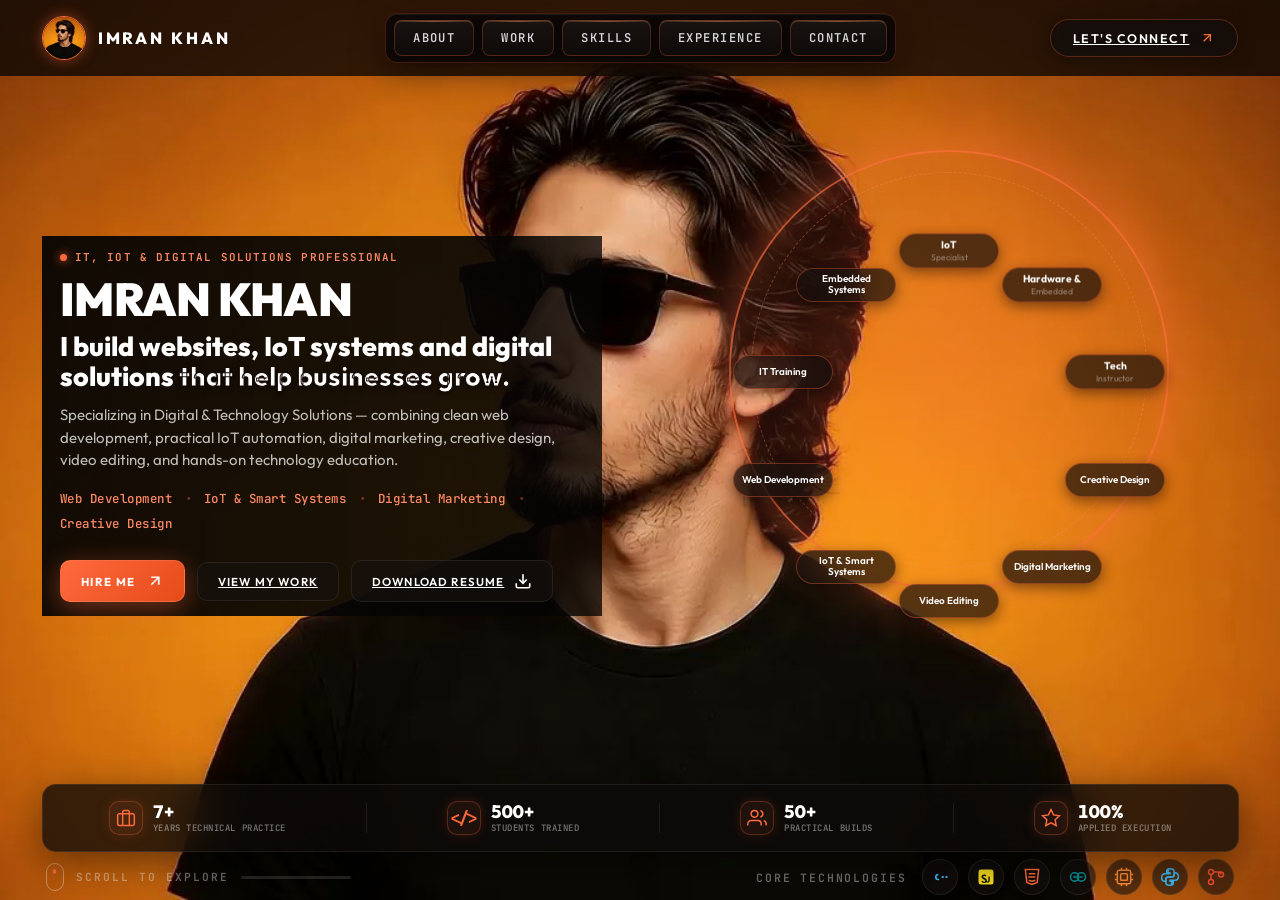
==== index.html @ bc32a7a4 "Add complete animated portfolio with interactive canvas, project showcases, assets, and animation fr" ====
<!DOCTYPE html>
<html lang="en">

<head>
  <meta charset="UTF-8">
  <meta name="viewport" content="width=device-width, initial-scale=1.0">
  <title>Imran Khan — IT, IoT &amp; Digital Solutions Professional</title>
  <meta name="description"
    content="Imran Khan — IT, IoT &amp; Digital Solutions Professional specializing in Web Development, IoT &amp; Smart Systems, Digital Marketing, Creative Design, Video Editing, and IT Training.">
  <meta property="og:title" content="Imran Khan — IT, IoT &amp; Digital Solutions Professional">
  <meta property="og:description"
    content="Imran Khan — IT, IoT &amp; Digital Solutions Professional specializing in Web Development, IoT &amp; Smart Systems, Digital Marketing, Creative Design, Video Editing, and IT Training.">
  <link rel="preload" as="image" href="frames/frame_0001.webp" fetchpriority="high">
  <link rel="preconnect" href="https://fonts.googleapis.com">
  <link rel="preconnect" href="https://fonts.gstatic.com" crossorigin>
  <link rel="stylesheet" href="https://fonts.googleapis.com/css2?family=Outfit:wght@300;400;500;600;700;800;900&family=JetBrains+Mono:wght@400;500;600&display=swap">
  <link rel="stylesheet" href="style.css?v=lock2">
  <style id="mobile-hero-lock">
    @media (max-width: 768px) {
      .hero-section {
        display: flex !important;
        flex-direction: column !important;
        align-items: center !important;
        justify-content: flex-start !important;
        height: auto !important;
        min-height: auto !important;
        padding: 24px 16px 28px !important;
        overflow-x: hidden !important;
        gap: 20px !important;
      }
      .hero-layout {
        display: flex !important;
        flex-direction: column !important;
        align-items: center !important;
        justify-content: flex-start !important;
        width: 100% !important;
        max-width: 420px !important;
        margin: 0 auto !important;
        gap: 20px !important;
      }
      .hero-right-visual {
        order: 2 !important;
        position: relative !important;
        width: 290px !important;
        height: 290px !important;
        aspect-ratio: 1 / 1 !important;
        margin: 0 auto !important;
        display: block !important;
        overflow: visible !important;
        z-index: 2 !important;
        inset: auto !important;
        transform: none !important;
        flex-shrink: 0 !important;
        touch-action: none !important;
        pointer-events: auto !important;
        user-select: none !important;
        -webkit-user-select: none !important;
      }
      .hero-right-visual #animation-canvas,
      #animation-canvas,
      .hero-right-visual canvas,
      .hero-right-visual img {
        position: absolute !important;
        top: 50% !important;
        left: 50% !important;
        transform: translate(-50%, -50%) !important;
        margin: 0 !important;
        width: 190px !important;
        height: 190px !important;
        aspect-ratio: 1 / 1 !important;
        border-radius: 50% !important;
        object-fit: cover !important;
        clip-path: none !important;
        border: none !important;
        box-shadow: none !important;
        z-index: 2 !important;
        display: block !important;
        inset: auto !important;
        max-width: none !important;
        max-height: none !important;
        box-sizing: border-box !important;
      }
      .halo-portal-container {
        position: absolute !important;
        top: 50% !important;
        left: 50% !important;
        transform: translate(-50%, -50%) !important;
        width: 230px !important;
        height: 230px !important;
        aspect-ratio: 1 / 1 !important;
        border-radius: 50% !important;
        pointer-events: none !important;
        z-index: 3 !important;
        overflow: visible !important;
        margin: 0 auto !important;
      }
      .halo-portal-container .halo-ring,
      .halo-portal-container .halo-ring-outer,
      .halo-portal-container .halo-ring-core {
        position: absolute !important;
        inset: 0 !important;
        width: 100% !important;
        height: 100% !important;
        aspect-ratio: 1 / 1 !important;
        border-radius: 50% !important;
        box-sizing: border-box !important;
      }
      .halo-portal-container .halo-ring-outer {
        border: 2px solid rgba(255, 106, 61, 0.85) !important;
        box-shadow: 0 0 35px rgba(255, 106, 61, 0.55), inset 0 0 25px rgba(255, 106, 61, 0.35) !important;
      }
      .halo-portal-container .halo-ring-core {
        width: 92% !important;
        height: 92% !important;
        margin: 4% !important;
        border: 1.5px dashed rgba(255, 138, 101, 0.5) !important;
      }
      .halo-portal-container .halo-glow-radial {
        position: absolute !important;
        top: 50% !important;
        left: 50% !important;
        transform: translate(-50%, -50%) !important;
        inset: auto !important;
        width: 135% !important;
        height: 135% !important;
        aspect-ratio: 1 / 1 !important;
        border-radius: 50% !important;
      }
      .experience-orbit {
        display: block !important;
        position: absolute !important;
        width: 290px !important;
        height: 290px !important;
        aspect-ratio: 1 / 1 !important;
        border-radius: 50% !important;
        top: 50% !important;
        left: 50% !important;
        pointer-events: none !important;
        z-index: 4 !important;
        transform: translate(-50%, -50%) rotate(var(--orbit-angle, 0deg)) !important;
        transform-origin: center center !important;
      }
      .hero-left-content {
        order: 1 !important;
        width: 100% !important;
        max-width: 100% !important;
        background: #0d0c0b !important;
        border: 1px solid rgba(255, 106, 61, 0.35) !important;
        border-radius: 18px !important;
        padding: 22px 18px !important;
        text-align: center !important;
        margin: 0 auto !important;
      }
      .hero-left-content .hero-title {
        font-size: 1.85rem !important;
        margin-bottom: 6px !important;
        line-height: 1.15 !important;
      }
      .hero-left-content .hero-impact-headline {
        font-size: 1.08rem !important;
        margin-bottom: 12px !important;
        line-height: 1.35 !important;
      }
      .hero-left-content .hero-description {
        font-size: 0.92rem !important;
        line-height: 1.55 !important;
        margin-bottom: 14px !important;
      }
      .hero-services-bar {
        justify-content: center !important;
        font-size: 0.74rem !important;
        margin-bottom: 18px !important;
      }
      .hero-cta-group {
        display: flex !important;
        flex-direction: column !important;
        gap: 10px !important;
        width: 100% !important;
      }
      .hero-cta-group .btn-primary,
      .hero-cta-group .btn-secondary {
        width: 100% !important;
        justify-content: center !important;
      }
      .stats-glass-bar {
        order: 3 !important;
        width: 100% !important;
        max-width: 420px !important;
        display: grid !important;
        grid-template-columns: repeat(2, 1fr) !important;
        gap: 10px !important;
        margin: 0 auto !important;
      }
    }
  </style>
</head>

<body class="stage-locked">

  <!-- Loading Screen Overlay -->
  <div id="loader" class="loader-overlay loaded" style="display: none;">
    <div class="loader-content">
      <div class="loader-brand">
        <div class="brand-badge-icon">
          <img src="assets/brand-avatar.webp" alt="Imran Khan" class="loader-logo-avatar" width="42" height="42" decoding="async">
        </div>
        <span class="loader-brand-name">IMRAN KHAN</span>
      </div>
      <div class="loader-spinner-ring"></div>
      <div class="loader-text-group">
        <h2 class="loader-title">LOADING PORTFOLIO</h2>
        <p class="loader-subtitle">Preparing 240 interactive motion frames</p>
      </div>
      <div class="loader-progress-container">
        <div class="loader-progress-bar" id="loader-progress-bar"></div>
      </div>
      <div class="loader-stats">
        <span id="loader-percent" class="loader-percent">0%</span>
        <span id="loader-count" class="loader-count">0 / 240</span>
      </div>
    </div>
  </div>

  <!-- Ambient Top Scroll Progress Line -->
  <div class="scroll-progress-line" id="progress-line"></div>

  <!-- Sticky Fullscreen Canvas Background -->
  <div class="animation-stage">
    <div class="canvas-wrapper">
      <!-- Cinematic Vignette & Cyber Grid Overlay -->
      <div class="cinematic-vignette"></div>
      <div class="cyber-grid-overlay"></div>
    </div>
  </div>

  <!-- Main UI Layer (Over Canvas) -->
  <div class="portfolio-container">

    <!-- Top Navigation Bar -->
    <header class="navbar" data-stage-only>
      <div class="nav-left">
        <a href="#stage" class="brand-logo" id="brand-logo">
          <img class="brand-mark" src="assets/brand-avatar.webp" alt="Imran Khan — IT Professional" width="36" height="36" decoding="async">
          <span class="brand-text">IMRAN KHAN</span>
        </a>
      </div>

      <nav class="nav-center" id="nav-menu">
        <a href="#about" class="nav-link" data-section="about" data-view-target="about">ABOUT</a>
        <a href="#work" class="nav-link" data-section="work" data-view-target="work">WORK</a>
        <a href="#skills" class="nav-link" data-section="skills" data-view-target="skills">SKILLS</a>
        <a href="#experience" class="nav-link" data-section="experience" data-view-target="experience">EXPERIENCE</a>
        <a href="#contact" class="nav-link" data-section="contact" data-view-target="contact">CONTACT</a>
      </nav>

      <div class="nav-right">
        <a href="#contact" class="btn-connect" id="btn-connect-nav" data-view-target="contact">
          <span>LET'S CONNECT</span>
          <svg class="arrow-up-right" viewBox="0 0 24 24" width="16" height="16" fill="none" stroke="currentColor"
            stroke-width="2">
            <line x1="7" y1="17" x2="17" y2="7"></line>
            <polyline points="7 7 17 7 17 17"></polyline>
          </svg>
        </a>
        <button class="btn-menu-toggle" id="menu-toggle" aria-label="Toggle Navigation Menu" aria-expanded="false" aria-controls="mobile-drawer">
          <span class="hamburger-bar"></span>
          <span class="hamburger-bar"></span>
          <span class="hamburger-bar"></span>
        </button>
      </div>
    </header>

    <!-- Mobile Navigation Drawer -->
    <div class="mobile-nav-drawer" id="mobile-drawer" data-stage-only>
      <div class="mobile-drawer-header">
        <span class="brand-text">IMRAN KHAN</span>
        <button class="drawer-close" id="drawer-close" aria-label="Close navigation menu">&times;</button>
      </div>
      <div class="mobile-nav-links">
        <a href="#about" class="mobile-link" data-section="about" data-view-target="about">ABOUT</a>
        <a href="#work" class="mobile-link" data-section="work" data-view-target="work">WORK</a>
        <a href="#skills" class="mobile-link" data-section="skills" data-view-target="skills">SKILLS</a>
        <a href="#experience" class="mobile-link" data-section="experience" data-view-target="experience">EXPERIENCE</a>
        <a href="#contact" class="mobile-link" data-section="contact" data-view-target="contact">CONTACT</a>
      </div>
      <div class="mobile-drawer-footer">
        <a href="#contact" class="btn-connect w-full" id="btn-connect-mobile" data-view-target="contact">
          <span>LET'S CONNECT</span>
          <svg viewBox="0 0 24 24" width="16" height="16" fill="none" stroke="currentColor" stroke-width="2">
            <line x1="7" y1="17" x2="17" y2="7"></line>
            <polyline points="7 7 17 7 17 17"></polyline>
          </svg>
        </a>
      </div>
    </div>

    <!-- Hero Content Layer -->
    <main class="portfolio-main">
    <section class="hero-section" id="stage" data-stage-only aria-labelledby="hero-title">
      <div class="hero-layout">

        <!-- Left Column: Typography & CTAs -->
        <div class="hero-left-content">
          <!-- Role Tag / Eyebrow -->
          <div class="hero-tag">
            <span class="tag-bullet"></span>
            <span class="tag-text">IT, IOT &amp; DIGITAL SOLUTIONS PROFESSIONAL</span>
          </div>

          <!-- Main Impact Title -->
          <h1 class="hero-title" id="hero-title">IMRAN KHAN</h1>
          <h2 class="hero-impact-headline">
            I build websites, IoT systems and digital solutions
            <span class="title-highlight">that help businesses grow.</span>
          </h2>

          <!-- Subtitle Description -->
          <p class="hero-description">
            Specializing in Digital &amp; Technology Solutions — combining clean web development, practical IoT automation, digital marketing, creative design, video editing, and hands-on technology education.
          </p>

          <!-- Core Service Domains -->
          <div class="hero-services-bar" aria-label="Core service domains">
            <span>Web Development</span>
            <span class="service-sep">•</span>
            <span>IoT &amp; Smart Systems</span>
            <span class="service-sep">•</span>
            <span>Digital Marketing</span>
            <span class="service-sep">•</span>
            <span>Creative Design</span>
          </div>

          <!-- Action Buttons -->
          <div class="hero-cta-group">
            <a href="#contact" class="btn-primary" id="btn-hire-me" data-view-target="contact">
              <span>HIRE ME</span>
              <svg class="btn-icon" viewBox="0 0 24 24" width="18" height="18" fill="none" stroke="currentColor"
                stroke-width="2.2">
                <line x1="7" y1="17" x2="17" y2="7"></line>
                <polyline points="7 7 17 7 17 17"></polyline>
              </svg>
            </a>

            <a href="#work" class="btn-secondary" id="btn-view-work" data-view-target="work">
              <span>VIEW MY WORK</span>
            </a>

            <a class='btn-secondary' href='/resume' id='btn-download-resume' title='View & Download Official Resume'>
              <span>DOWNLOAD RESUME</span>
              <svg class="btn-icon" viewBox="0 0 24 24" width="18" height="18" fill="none" stroke="currentColor"
                stroke-width="2.2">
                <path d="M21 15v4a2 2 0 0 1-2 2H5a2 2 0 0 1-2-2v-4"></path>
                <polyline points="7 10 12 15 17 10"></polyline>
                <line x1="12" y1="15" x2="12" y2="3"></line>
              </svg>
            </a>
          </div>
        </div>

        <!-- Right Visual Area: Glowing Halo Ring + Floating Glass Badges -->
        <div class="hero-right-visual">
          <canvas id="animation-canvas"></canvas>

          <!-- Cyber Glowing Halo Portal Ring -->
          <div class="halo-portal-container">
            <div class="halo-ring halo-ring-outer"></div>
            <div class="halo-ring halo-ring-core"></div>
            <div class="halo-glow-radial"></div>
          </div>

          <div class="experience-orbit" aria-label="Experience and skills">
          <!-- Floating Badge 1: IoT Specialist (Left of character) -->
          <div class="floating-badge badge-ai" id="badge-ai" data-tilt>
            <div class="badge-icon-box">
              <svg viewBox="0 0 24 24" width="20" height="20" fill="none" stroke="currentColor" stroke-width="2">
                <path d="M5 12.55a11 11 0 0 1 14.08 0"></path>
                <path d="M1.42 9a16 16 0 0 1 21.16 0"></path>
                <path d="M8.53 16.11a6 6 0 0 1 6.95 0"></path>
                <line x1="12" y1="20" x2="12.01" y2="20"></line>
              </svg>
            </div>
            <div class="badge-text-group">
              <span class="badge-title">IoT</span>
              <span class="badge-sub">Specialist</span>
            </div>
            <svg class="badge-arrow" viewBox="0 0 24 24" width="14" height="14" fill="none" stroke="currentColor"
              stroke-width="2">
              <line x1="7" y1="17" x2="17" y2="7"></line>
              <polyline points="7 7 17 7 17 17"></polyline>
            </svg>
          </div>

          <!-- Floating Badge 2: Hardware & Embedded (Top-right of character) -->
          <div class="floating-badge badge-dev" id="badge-dev" data-tilt>
            <div class="badge-icon-box">
              <svg viewBox="0 0 24 24" width="20" height="20" fill="none" stroke="currentColor" stroke-width="2">
                <rect x="4" y="4" width="16" height="16" rx="2"></rect>
                <rect x="9" y="9" width="6" height="6"></rect>
                <line x1="9" y1="1" x2="9" y2="4"></line>
                <line x1="15" y1="1" x2="15" y2="4"></line>
                <line x1="9" y1="20" x2="9" y2="23"></line>
                <line x1="15" y1="20" x2="15" y2="23"></line>
                <line x1="20" y1="9" x2="23" y2="9"></line>
                <line x1="20" y1="15" x2="23" y2="15"></line>
                <line x1="1" y1="9" x2="4" y2="9"></line>
                <line x1="1" y1="15" x2="4" y2="15"></line>
              </svg>
            </div>
            <div class="badge-text-group">
              <span class="badge-title">Hardware &amp;</span>
              <span class="badge-sub">Embedded</span>
            </div>
            <svg class="badge-arrow" viewBox="0 0 24 24" width="14" height="14" fill="none" stroke="currentColor"
              stroke-width="2">
              <line x1="7" y1="17" x2="17" y2="7"></line>
              <polyline points="7 7 17 7 17 17"></polyline>
            </svg>
          </div>

          <!-- Floating Badge 3: Tech Instructor (Bottom-right of character) -->
          <div class="floating-badge badge-solver" id="badge-solver" data-tilt>
            <div class="badge-icon-box">
              <svg viewBox="0 0 24 24" width="20" height="20" fill="none" stroke="currentColor" stroke-width="2">
                <path d="M22 10v6M2 10l10-5 10 5-10 5z"></path>
                <path d="M6 12v5c3 3 9 3 12 0v-5"></path>
              </svg>
            </div>
            <div class="badge-text-group">
              <span class="badge-title">Tech</span>
              <span class="badge-sub">Instructor</span>
            </div>
            <svg class="badge-arrow" viewBox="0 0 24 24" width="14" height="14" fill="none" stroke="currentColor"
              stroke-width="2">
              <line x1="7" y1="17" x2="17" y2="7"></line>
              <polyline points="7 7 17 7 17 17"></polyline>
            </svg>
          </div>

          <div class="floating-badge skill-orbit-tag skill-graphic" id="badge-graphic" data-tilt>
            <span>Creative Design</span>
          </div>

          <div class="floating-badge skill-orbit-tag skill-marketing" id="badge-marketing" data-tilt>
            <span>Digital Marketing</span>
          </div>

          <div class="floating-badge skill-orbit-tag skill-bi" id="badge-bi" data-tilt>
            <span>Video Editing</span>
          </div>

          <div class="floating-badge skill-orbit-tag skill-analytics" id="badge-analytics" data-tilt>
            <span>IoT &amp; Smart Systems</span>
          </div>

          <div class="floating-badge skill-orbit-tag skill-web" id="badge-web" data-tilt>
            <span>Web Development</span>
          </div>

          <div class="floating-badge skill-orbit-tag skill-portfolio" id="badge-portfolio" data-tilt>
            <span>IT Training</span>
          </div>

          <div class="floating-badge skill-orbit-tag skill-it" id="badge-it" data-tilt>
            <span>Embedded Systems</span>
          </div>
          </div>

        </div>
      </div>

      <!-- Bottom Floating Stats Bar -->
      <section class="stats-glass-bar">
        <!-- Stat Item 1 -->
        <div class="stat-card">
          <div class="stat-icon-wrapper">
            <svg viewBox="0 0 24 24" width="20" height="20" fill="none" stroke="currentColor" stroke-width="1.8">
              <rect x="2" y="7" width="20" height="14" rx="2" ry="2"></rect>
              <path d="M16 21V5a2 2 0 0 0-2-2h-4a2 2 0 0 0-2 2v16"></path>
            </svg>
          </div>
          <div class="stat-details">
            <span class="stat-number" data-counter-target="7" data-counter-suffix="+">7+</span>
            <span class="stat-label">YEARS TECHNICAL PRACTICE</span>
          </div>
        </div>

        <div class="stat-divider"></div>

        <!-- Stat Item 2 -->
        <div class="stat-card">
          <div class="stat-icon-wrapper">
            <span class="stat-code-icon">&lt;/&gt;</span>
          </div>
          <div class="stat-details">
            <span class="stat-number" data-counter-target="500" data-counter-suffix="+">500+</span>
            <span class="stat-label">STUDENTS TRAINED</span>
          </div>
        </div>

        <div class="stat-divider"></div>

        <!-- Stat Item 3 -->
        <div class="stat-card">
          <div class="stat-icon-wrapper">
            <svg viewBox="0 0 24 24" width="20" height="20" fill="none" stroke="currentColor" stroke-width="1.8">
              <path d="M17 21v-2a4 4 0 0 0-4-4H5a4 4 0 0 0-4 4v2"></path>
              <circle cx="9" cy="7" r="4"></circle>
              <path d="M23 21v-2a4 4 0 0 0-3-3.87"></path>
              <path d="M16 3.13a4 4 0 0 1 0 7.75"></path>
            </svg>
          </div>
          <div class="stat-details">
            <span class="stat-number" data-counter-target="50" data-counter-suffix="+">50+</span>
            <span class="stat-label">PRACTICAL BUILDS</span>
          </div>
        </div>

        <div class="stat-divider"></div>

        <!-- Stat Item 4 -->
        <div class="stat-card">
          <div class="stat-icon-wrapper">
            <svg viewBox="0 0 24 24" width="20" height="20" fill="none" stroke="currentColor" stroke-width="1.8">
              <polygon
                points="12 2 15.09 8.26 22 9.27 17 14.14 18.18 21.02 12 17.77 5.82 21.02 7 14.14 2 9.27 8.91 8.26 12 2">
              </polygon>
            </svg>
          </div>
          <div class="stat-details">
            <span class="stat-number" data-counter-target="100" data-counter-suffix="%">100%</span>
            <span class="stat-label">APPLIED EXECUTION</span>
          </div>
        </div>
      </section>

      <!-- Bottom Bar: Scroll Indicator & Tech Stack -->
      <footer class="hero-bottom-bar">
        <div class="bottom-left-scroll">
          <div class="scroll-mouse-icon">
            <div class="mouse-scroll-wheel"></div>
          </div>
          <span class="scroll-explore-text">SCROLL TO EXPLORE</span>
          <div class="scroll-scrub-track">
            <div class="scroll-scrub-bar" id="bottom-scrub-bar"></div>
          </div>
        </div>

        <div class="bottom-right-tech">
          <span class="tech-label">CORE TECHNOLOGIES</span>
          <div class="tech-icons-row">
            <!-- C++ -->
            <div class="tech-icon-pill" title="C++">
              <svg viewBox="0 0 24 24" width="20" height="20" fill="none" stroke="#38bdf8" stroke-width="2">
                <path d="M10 9a3 3 0 1 0 0 6h1" />
                <path d="M14 12h2.5M15.2 10.7v2.6" />
                <path d="M18.5 12h2.5M19.7 10.7v2.6" />
              </svg>
            </div>
            <!-- JavaScript -->
            <div class="tech-icon-pill" title="JavaScript (ES6+)">
              <svg viewBox="0 0 24 24" width="20" height="20" fill="#f7df1e">
                <rect x="3" y="3" width="18" height="18" rx="3" fill="#f7df1e" />
                <path
                  d="M12.5 16.5c.3.5.7.9 1.3.9.7 0 1.1-.4 1.1-1.3v-4.6h1.5v4.7c0 1.7-1 2.5-2.5 2.5-1.3 0-2.1-.7-2.5-1.7l1.1-.5zm-4.7.1c.4.7 1 1.1 1.9 1.1.9 0 1.5-.5 1.5-1.2 0-.8-.6-1.1-1.6-1.5l-.5-.2c-1.5-.6-2.4-1.4-2.4-3 0-1.5 1.2-2.7 3-2.7 1.3 0 2.2.5 2.8 1.6l-1.2.8c-.3-.6-.7-.9-1.5-.9-.7 0-1.2.4-1.2 1 0 .7.5 1 1.4 1.4l.5.2c1.7.7 2.6 1.5 2.6 3.1 0 1.8-1.4 2.8-3.3 2.8-1.8 0-2.8-.9-3.3-2.1l1.3-.6z"
                  fill="#000" />
              </svg>
            </div>
            <!-- HTML5 / CSS3 -->
            <div class="tech-icon-pill" title="HTML5 &amp; CSS3">
              <svg viewBox="0 0 24 24" width="20" height="20" fill="none" stroke="#ff6a3d" stroke-width="1.8">
                <path d="M4 3l1.8 15.5L12 21l6.2-2.5L20 3H4z" />
                <path d="M8 8h8M7.5 12h8.5M8 16l4 1.2 4-1.2" />
              </svg>
            </div>
            <!-- Arduino -->
            <div class="tech-icon-pill" title="Arduino Uno / Nano">
              <svg viewBox="0 0 24 24" width="20" height="20" fill="none" stroke="#00979c" stroke-width="1.8">
                <circle cx="8" cy="12" r="5" />
                <circle cx="16" cy="12" r="5" />
                <line x1="6.5" y1="12" x2="9.5" y2="12" />
                <line x1="8" y1="10.5" x2="8" y2="13.5" />
                <line x1="14.5" y1="12" x2="17.5" y2="12" />
              </svg>
            </div>
            <!-- ESP32 -->
            <div class="tech-icon-pill" title="ESP32 IoT Controller">
              <svg viewBox="0 0 24 24" width="20" height="20" fill="none" stroke="#ff8b35" stroke-width="1.8">
                <rect x="4" y="4" width="16" height="16" rx="2" />
                <rect x="8" y="8" width="8" height="8" rx="1" />
                <line x1="1" y1="9" x2="4" y2="9" />
                <line x1="1" y1="15" x2="4" y2="15" />
                <line x1="20" y1="9" x2="23" y2="9" />
                <line x1="20" y1="15" x2="23" y2="15" />
                <line x1="9" y1="1" x2="9" y2="4" />
                <line x1="15" y1="1" x2="15" y2="4" />
                <line x1="9" y1="20" x2="9" y2="23" />
                <line x1="15" y1="20" x2="15" y2="23" />
              </svg>
            </div>
            <!-- Python -->
            <div class="tech-icon-pill" title="Python">
              <svg viewBox="0 0 24 24" width="20" height="20" fill="none" stroke="#38bdf8" stroke-width="1.8">
                <path
                  d="M12 2c-3.5 0-4 1.5-4 3v2h4v1H6c-2 0-4 1.5-4 4.5S3.5 17 6 17h1v-2c0-1.5 1-3 3-3h4c1.5 0 3-1 3-3V5c0-1.5-1.5-3-5-3h-1z" />
                <circle cx="9.5" cy="4.5" r=".7" fill="#38bdf8" />
                <path
                  d="M12 22c3.5 0 4-1.5 4-3v-2h-4v-1h6c2 0 4-1.5 4-4.5S20.5 7 18 7h-1v2c0 1.5-1 3-3 3h-4c-1.5 0-3 1-3 3v4c0 1.5 1.5 3 5 3h1z" />
                <circle cx="14.5" cy="19.5" r=".7" fill="#38bdf8" />
              </svg>
            </div>
            <!-- Git -->
            <div class="tech-icon-pill" title="Git Version Control">
              <svg viewBox="0 0 24 24" width="20" height="20" fill="none" stroke="#f05032" stroke-width="1.8">
                <circle cx="6" cy="18" r="3" />
                <circle cx="18" cy="9" r="3" />
                <circle cx="6" cy="6" r="3" />
                <path d="M6 9v6M9 6h6a3 3 0 0 1 3 3v0" />
              </svg>
            </div>
          </div>
        </div>
      </footer>
    </section>

    <section class="content-section about-section view-panel" id="about" data-view-panel hidden aria-hidden="true" aria-labelledby="about-heading">
      <div class="section-heading">
        <span class="section-kicker">ABOUT IMRAN KHAN</span>
        <h2 id="about-heading">A multidisciplinary path, <span class="title-highlight">built in practice.</span></h2>
      </div>
      <div class="about-layout">
        <div class="about-summary">
          <p>I am an IT professional and instructor dedicated to providing dependable digital and technology solutions. My work combines clean web development, practical IoT automation, performance marketing, creative design, video editing, and hands-on technology education into one unified ecosystem.</p>
          <p>With real-world experience conducting structured technical training under UNICEF and European Union supported programs, building working microcontroller prototypes (ESP32 / Arduino), and executing digital marketing campaigns through certified training (Radius Group), I build practical, defensible solutions that deliver measurable value for businesses and learners alike.</p>
        </div>
        <div class="about-education">
          <span class="about-label">EDUCATION &amp; ACADEMICS</span>
          <article class="about-entry">
            <h3>BS in Computer Science</h3>
            <p>Lasbela University of Agriculture, Water and Marine Sciences (LUAWMS) <span>· 2020–2024 · CGPA 3.17 / 4.00</span></p>
          </article>
          <article class="about-entry">
            <h3>Intermediate (Pre-Engineering)</h3>
            <p>Govt Degree College Hub <span>· 2019</span></p>
          </article>
          <article class="about-entry">
            <h3>Matriculation (Science)</h3>
            <p>Noor Public High School Hub <span>· 2017</span></p>
          </article>
        </div>
      </div>
      <div class="about-certifications">
        <span class="about-label">CERTIFICATIONS &amp; CREDENTIALS</span>
        <div class="certification-list">
          <span>NAVTTC Advanced Internet of Things (IoT)</span>
          <span>Microsoft Learn Student Ambassador</span>
          <span>Programming Essentials in Python</span>
          <span>NFTP Creative Design Domain</span>
          <span>Induction Training for Teaching Professionals (VATT / UNICEF Supported)</span>
          <span>Digital Marketing &amp; Creative Design Training (Radius Group)</span>
        </div>
      </div>
    </section>

    <section class="content-section skills-section view-panel" id="skills" data-view-panel hidden aria-hidden="true" aria-labelledby="skills-heading">
      <div class="section-heading">
        <span class="section-kicker">SERVICES / WHAT I DO</span>
        <h2 id="skills-heading">Digital &amp; Technology Solutions, <span class="title-highlight">built to perform.</span></h2>
      </div>
      <div class="services-grid">
        <article class="service-card">
          <span class="skill-index">01 / WEB DEVELOPMENT</span>
          <h3>Web Development</h3>
          <p class="service-description">Websites, landing pages, business websites, e-commerce interfaces, and frontend/backend solutions built with modern web standards.</p>
          <ul class="service-tags" aria-label="Web development services">
            <li>Business Websites</li>
            <li>Landing Pages</li>
            <li>E-Commerce Interfaces</li>
            <li>Frontend &amp; Responsive UI</li>
            <li>Modern JavaScript &amp; HTML5/CSS3</li>
          </ul>
        </article>

        <article class="service-card">
          <span class="skill-index">02 / IOT &amp; AUTOMATION</span>
          <h3>IoT &amp; Smart Systems</h3>
          <p class="service-description">Arduino, ESP32, sensor integration, automation circuits, monitoring systems, smart prototypes and practical IoT solutions.</p>
          <ul class="service-tags" aria-label="IoT and smart systems services">
            <li>ESP32 &amp; Arduino Microcontrollers</li>
            <li>Sensor Interfacing &amp; Telemetry</li>
            <li>Automation Circuits &amp; Relays</li>
            <li>Embedded C++ Programming</li>
            <li>Smart Agricultural Automation</li>
          </ul>
        </article>

        <article class="service-card">
          <span class="skill-index">03 / GROWTH MARKETING</span>
          <h3>Digital Marketing</h3>
          <p class="service-description">Meta/Facebook advertising, Google/Search-focused marketing, campaign planning, audience research, content strategy and analytics.</p>
          <ul class="service-tags" aria-label="Digital marketing services">
            <li>Meta Ads Campaign Architecture</li>
            <li>Google Search Marketing</li>
            <li>Audience Research &amp; Segmentation</li>
            <li>Funnel Planning &amp; Optimization</li>
            <li>Campaign Analytics &amp; Reporting</li>
          </ul>
        </article>

        <article class="service-card">
          <span class="skill-index">04 / CREATIVE DESIGN</span>
          <h3>Graphic &amp; Creative Design</h3>
          <p class="service-description">Branding, social media graphics, layouts, promotional creatives, commercial brand assets and visual communication.</p>
          <ul class="service-tags" aria-label="Graphic and creative design services">
            <li>Brand Identity &amp; Guidelines</li>
            <li>Social Media Creatives</li>
            <li>Adobe Photoshop &amp; Illustrator</li>
            <li>Promotional Marketing Graphics</li>
            <li>Visual Brand Communication</li>
          </ul>
        </article>

        <article class="service-card">
          <span class="skill-index">05 / VIDEO PRODUCTION</span>
          <h3>Video Editing</h3>
          <p class="service-description">Social media videos, promotional videos, educational walkthroughs, and short-form video editing tailored for audience engagement.</p>
          <ul class="service-tags" aria-label="Video editing services">
            <li>Short-Form Social Reels</li>
            <li>Promotional &amp; Brand Videos</li>
            <li>Educational &amp; Course Walkthroughs</li>
            <li>Audio Sync &amp; Motion Transitions</li>
            <li>Content Post-Production</li>
          </ul>
        </article>

        <article class="service-card">
          <span class="skill-index">06 / IT EDUCATION</span>
          <h3>IT Training &amp; Technology Education</h3>
          <p class="service-description">Computer skills, digital productivity tools, IoT fundamentals, practical technology training, and structured student labs.</p>
          <ul class="service-tags" aria-label="IT training and education services">
            <li>Computer Operations &amp; Troubleshooting</li>
            <li>Hands-on IoT &amp; Electronics Workshops</li>
            <li>Digital Tools &amp; Productivity</li>
            <li>Student Mentorship &amp; Practical Labs</li>
            <li>Vocational Technical Curriculum</li>
          </ul>
        </article>
      </div>
    </section>

    <section class="content-section experience-section view-panel" id="experience" data-view-panel hidden aria-hidden="true" aria-labelledby="experience-heading">
      <div class="section-heading section-heading-row">
        <div>
          <span class="section-kicker">VERIFIED PRACTICAL EXPERIENCE &amp; INSTRUCTION</span>
          <h2 id="experience-heading">A journey built on <span class="title-highlight">doing.</span></h2>
        </div>
        <a class='section-profile-link' href='/resume' rel='noopener noreferrer' target='_blank'>
          View full CV <span aria-hidden="true">↗</span>
        </a>
      </div>
      <div class="experience-filters" role="group" aria-label="Filter work experience">
        <button type="button" class="experience-filter active" data-experience-filter="all" aria-pressed="true">All Experience</button>
        <button type="button" class="experience-filter" data-experience-filter="technical" aria-pressed="false">Technical &amp; IT Instruction</button>
        <button type="button" class="experience-filter" data-experience-filter="freelance" aria-pressed="false">Digital Solutions &amp; Marketing</button>
        <button type="button" class="experience-filter" data-experience-filter="engineering" aria-pressed="false">Engineering Practice</button>
      </div>
      <div class="experience-grid">
        <article class="experience-card" data-experience-category="technical">
          <div class="experience-card-top">
            <span class="experience-type">VOCATIONAL &amp; COMPUTER TRAINING</span>
            <span class="experience-date">APR 2025 — PRESENT</span>
          </div>
          <h3>Instructor – Computer Operator</h3>
          <p class="experience-organization">Government Boys High School, Jam Yousaf Colony <span>·</span> Hub</p>
          <p>Conducted structured computer operations, OS setup, troubleshooting, digital tools, and lab practice under the UNICEF / European Union supported educational initiative.</p>
          <div class="experience-badges"><span>UNICEF / EU Supported Program</span><span>Computer Operations Lab</span></div>
        </article>

        <article class="experience-card" data-experience-category="technical">
          <div class="experience-card-top">
            <span class="experience-type">TECHNICAL &amp; IOT INSTRUCTION</span>
            <span class="experience-date">JANUARY 2025 — OCTOBER 2026</span>
          </div>
          <h3>IoT Instructor</h3>
          <p class="experience-organization">ALP Centre / Jamia Hussainia Naimia <span>·</span> Hub</p>
          <p>Instructed students in practical electronics, microcontrollers (ESP32, Arduino Uno/Nano), sensors, automation relays, and hands-on IoT prototyping under the UNICEF-supported training program.</p>
          <div class="experience-badges"><span>UNICEF-Supported Training</span><span>Embedded Electronics</span></div>
        </article>

        <article class="experience-card" data-experience-category="freelance">
          <div class="experience-card-top">
            <span class="experience-type">DIGITAL SOLUTIONS &amp; MARKETING</span>
            <span class="experience-date">2023 — PRESENT</span>
          </div>
          <h3>Freelance Digital Marketer, Designer &amp; Web Specialist</h3>
          <p class="experience-organization">Fiverr, Upwork &amp; Direct Clients</p>
          <p>Delivered digital campaign management, social media advertising assets, 2D visual designs, video reels, and website interfaces for commercial clients, backed by Radius Group certification.</p>
          <div class="experience-badges"><span>Radius Group Certified</span><span>Meta &amp; Google Ads</span><span>Creative Design</span></div>
        </article>

        <article class="experience-card" data-experience-category="engineering">
          <div class="experience-card-top">
            <span class="experience-type">FIELD ENGINEERING &amp; CAD</span>
            <span class="experience-date">2017 — 2020</span>
          </div>
          <h3>Field Assistant Engineer &amp; CAD Practice</h3>
          <p class="experience-organization">M. Rahim &amp; Sons</p>
          <p>Supervised field technical layouts, quality verification of materials, CAD drafting support, and structural coordination across active construction projects.</p>
          <div class="experience-badges"><span>Field Supervision</span><span>CAD Documentation</span></div>
        </article>
      </div>
    </section>

    <section class="content-section projects-section view-panel" id="work" data-view-panel hidden aria-hidden="true" aria-labelledby="projects-heading">
      <div class="section-heading section-heading-row">
        <div>
          <span class="section-kicker">AUTHENTIC PRACTICAL WORK &amp; TEACHING REPERTOIRE</span>
          <h2 id="projects-heading">Work, Engineering &amp; <span class="title-highlight">Student Builds</span></h2>
        </div>
        <a class="section-profile-link" href="https://github.com/Imran-khan009" target="_blank" rel="noopener noreferrer">
          GitHub profile <span aria-hidden="true">↗</span>
        </a>
      </div>

      <!-- Project Category Filters -->
      <div class="project-filters" role="group" aria-label="Filter projects by category">
        <button type="button" class="project-filter active" data-project-filter="all" aria-pressed="true">All Works (16)</button>
        <button type="button" class="project-filter" data-project-filter="iot" aria-pressed="false">IoT &amp; Robotics</button>
        <button type="button" class="project-filter" data-project-filter="web" aria-pressed="false">Web Development</button>
        <button type="button" class="project-filter" data-project-filter="creative" aria-pressed="false">Creative &amp; Digital</button>
        <button type="button" class="project-filter" data-project-filter="student" aria-pressed="false">Student Labs &amp; Mentoring</button>
      </div>

      <div class="projects-grid">
        <!-- 1. Smart Irrigation System -->
        <article class="project-card project-showcase-card project-card-interactive" data-project-category="iot" data-project-id="smart-irrigation">
          <!-- Header Row -->
          <div class="card-showcase-header">
            <span class="card-showcase-kicker">01 / AUTHENTIC MEDIA &amp; DEMONSTRATION</span>
            <div class="media-capsule-switcher card-capsule-switcher" role="tablist">
              <button type="button" class="capsule-tab-btn active card-tab-btn" data-card-tab="diagram" data-target-card="smart-irrigation" role="tab" aria-selected="true">Circuit Diagram</button>
              <button type="button" class="capsule-tab-btn card-tab-btn" data-card-tab="video" data-target-card="smart-irrigation" role="tab" aria-selected="false">Live Video Demo</button>
            </div>
          </div>

          <h3 class="project-title">Smart Agriculture Water Management System</h3>
          <p class="project-desc">Automated ultrasonic distance water-level sensing and closed-loop relay pump irrigation engineered to optimize water consumption in arid regional farmland.</p>

          <!-- Media Viewer Container -->
          <div class="card-media-viewer" id="card-viewer-smart-irrigation">
            <button type="button" class="media-expand-badge card-expand-btn" data-open-project="smart-irrigation" title="Expand Full Diagram">
              <span>Click to Expand ↗</span>
            </button>
            <div class="card-tab-pane card-pane-diagram" id="card-pane-diagram-smart-irrigation">
              <img src="assets/water-management-circuit.png" alt="Smart Agriculture Water Management Circuit Diagram" class="card-diagram-showcase-img" loading="lazy">
            </div>
            <div class="card-tab-pane card-pane-video" id="card-pane-video-smart-irrigation" style="display: none;">
              <video class="card-showcase-video" controls preload="metadata" playsinline poster="assets/water-management-circuit.png">
                <source src="assets/water-management-video.mp4" type="video/mp4">
              </video>
            </div>
          </div>

          <!-- Footer & Action Row -->
          <div class="card-showcase-footer">
            <div class="media-system-architecture">System Architecture: ESP32/Arduino + Ultrasonic Sensor + 5V Relay + Pump</div>
            <div class="media-actions-row">
              <a href="https://github.com/Imran-khan009/arduino-ultrasonic-water-control-system" target="_blank" rel="noopener noreferrer" class="media-btn-github" title="View GitHub Repository">
                <span>↗ View GitHub Repository</span>
              </a>
              <button type="button" class="media-btn-close card-specs-btn" data-open-project="smart-irrigation">View Specs &amp; Details ↗</button>
            </div>
          </div>
        </article>

        <!-- 2. Smart Blind Stick -->
        <article class="project-card project-showcase-card project-card-interactive" data-project-category="iot student" data-project-id="blind-stick">
          <!-- Header Row -->
          <div class="card-showcase-header">
            <span class="card-showcase-kicker">02 / AUTHENTIC MEDIA &amp; DEMONSTRATION</span>
            <div class="media-capsule-switcher card-capsule-switcher" role="tablist">
              <button type="button" class="capsule-tab-btn active card-tab-btn" data-card-tab="diagram" data-target-card="blind-stick" role="tab" aria-selected="true">Hardware Build</button>
              <button type="button" class="capsule-tab-btn card-tab-btn" data-card-tab="video" data-target-card="blind-stick" role="tab" aria-selected="false">Live Video Demo</button>
            </div>
          </div>

          <h3 class="project-title">Smart Blind Stick with Obstacle Detection</h3>
          <p class="project-desc">Assistive mobility cane prototype built with students using ultrasonic echo ranging and dual tactile buzzer/vibration alerts.</p>

          <!-- Media Viewer Container -->
          <div class="card-media-viewer" id="card-viewer-blind-stick">
            <button type="button" class="media-expand-badge card-expand-btn" data-open-project="blind-stick" title="Expand Full Diagram">
              <span>Click to Expand ↗</span>
            </button>
            <div class="card-tab-pane card-pane-diagram" id="card-pane-diagram-blind-stick">
              <img src="assets/projects/blind-stick-photo.jpg" alt="Smart Blind Stick Prototype" class="card-diagram-showcase-img" loading="lazy">
            </div>
            <div class="card-tab-pane card-pane-video" id="card-pane-video-blind-stick" style="display: none;">
              <video class="card-showcase-video" controls preload="metadata" playsinline poster="assets/projects/blind-stick-photo.jpg">
                <source src="assets/projects/blind-stick-video.mp4" type="video/mp4">
              </video>
            </div>
          </div>

          <!-- Footer & Action Row -->
          <div class="card-showcase-footer">
            <div class="media-system-architecture">System Architecture: Arduino Nano + HC-SR04 Sensor + Piezo Buzzer + Vibration Motor</div>
            <div class="media-actions-row">
              <a href="https://github.com/Imran-khan009/Smart-Blind-Stick-with-Obstacle-Detection" target="_blank" rel="noopener noreferrer" class="media-btn-github" title="View GitHub Repository">
                <span>↗ View GitHub Repository</span>
              </a>
              <button type="button" class="media-btn-close card-specs-btn" data-open-project="blind-stick">View Specs &amp; Details ↗</button>
            </div>
          </div>
        </article>

        <!-- 3. RC Robot Car -->
        <article class="project-card project-showcase-card project-card-interactive" data-project-category="iot" data-project-id="rc-robot-car">
          <!-- Header Row -->
          <div class="card-showcase-header">
            <span class="card-showcase-kicker">03 / AUTHENTIC MEDIA &amp; DEMONSTRATION</span>
            <div class="media-capsule-switcher card-capsule-switcher" role="tablist">
              <button type="button" class="capsule-tab-btn active card-tab-btn" data-card-tab="diagram" data-target-card="rc-robot-car" role="tab" aria-selected="true">Circuit Diagram</button>
              <button type="button" class="capsule-tab-btn card-tab-btn" data-card-tab="video" data-target-card="rc-robot-car" role="tab" aria-selected="false">Hardware Assembly</button>
            </div>
          </div>

          <h3 class="project-title">RF Wireless Remote-Controlled Robot Car</h3>
          <p class="project-desc">Custom chassis assembly with 4WD DC geared motors, high-current L298N H-bridge driver, and directional 2.4GHz RF communication.</p>

          <!-- Media Viewer Container -->
          <div class="card-media-viewer" id="card-viewer-rc-robot-car">
            <button type="button" class="media-expand-badge card-expand-btn" data-open-project="rc-robot-car" title="Expand Full Diagram">
              <span>Click to Expand ↗</span>
            </button>
            <div class="card-tab-pane card-pane-diagram" id="card-pane-diagram-rc-robot-car">
              <img src="assets/projects/rc-car-circuit.png" alt="RF Wireless Remote-Controlled Robot Car Circuit Schematic" class="card-diagram-showcase-img" loading="lazy">
            </div>
            <div class="card-tab-pane card-pane-video" id="card-pane-video-rc-robot-car" style="display: none;">
              <img src="assets/projects/rc-car-hardware.jpg" alt="Arduino Robot Car Mechanism & Hardware Assembly" class="card-diagram-showcase-img" loading="lazy">
            </div>
          </div>

          <!-- Footer & Action Row -->
          <div class="card-showcase-footer">
            <div class="media-system-architecture">System Architecture: Microcontroller + L298N Dual H-Bridge + 2.4GHz RF + 4WD Chassis</div>
            <div class="media-actions-row">
              <a href="https://github.com/Imran-khan009/rf-wireless-remote-controlled-robot-car" target="_blank" rel="noopener noreferrer" class="media-btn-github" title="View GitHub Repository">
                <span>↗ View GitHub Repository</span>
              </a>
              <button type="button" class="media-btn-close card-specs-btn" data-open-project="rc-robot-car">View Specs &amp; Details ↗</button>
            </div>
          </div>
        </article>

        <!-- 4. Home Automation -->
        <article class="project-card project-showcase-card project-card-interactive" data-project-category="iot student" data-project-id="home-automation">
          <!-- Header Row -->
          <div class="card-showcase-header">
            <span class="card-showcase-kicker">04 / AUTHENTIC MEDIA &amp; DEMONSTRATION</span>
            <div class="media-capsule-switcher card-capsule-switcher" role="tablist">
              <button type="button" class="capsule-tab-btn active card-tab-btn" data-card-tab="diagram" data-target-card="home-automation" role="tab" aria-selected="true">Circuit Diagram</button>
              <button type="button" class="capsule-tab-btn card-tab-btn" data-card-tab="video" data-target-card="home-automation" role="tab" aria-selected="false">Live Video Demo</button>
            </div>
          </div>

          <h3 class="project-title">Multi-Channel Smart Home Automation</h3>
          <p class="project-desc">Wireless appliance control setup demonstrating optocoupler relay electrical isolation and multi-switch IoT network integration.</p>

          <!-- Media Viewer Container -->
          <div class="card-media-viewer" id="card-viewer-home-automation">
            <button type="button" class="media-expand-badge card-expand-btn" data-open-project="home-automation" title="Expand Full Diagram">
              <span>Click to Expand ↗</span>
            </button>
            <div class="card-tab-pane card-pane-diagram" id="card-pane-diagram-home-automation">
              <img src="assets/projects/home-automation-circuit.png" alt="Multi-Channel Smart Home Automation Circuit" class="card-diagram-showcase-img" loading="lazy">
            </div>
            <div class="card-tab-pane card-pane-video" id="card-pane-video-home-automation" style="display: none;">
              <video class="card-showcase-video" controls preload="metadata" playsinline poster="assets/projects/home-automation-circuit.png">
                <source src="assets/projects/home-automation-video.mp4" type="video/mp4">
              </video>
            </div>
          </div>

          <!-- Footer & Action Row -->
          <div class="card-showcase-footer">
            <div class="media-system-architecture">System Architecture: ESP32 Wi-Fi + Optocoupler + 4-Channel Relays + AC Loads</div>
            <div class="media-actions-row">
              <a href="https://github.com/Imran-khan009/multi-channel-smart-home-automation" target="_blank" rel="noopener noreferrer" class="media-btn-github" title="View GitHub Repository">
                <span>↗ View GitHub Repository</span>
              </a>
              <button type="button" class="media-btn-close card-specs-btn" data-open-project="home-automation">View Specs &amp; Details ↗</button>
            </div>
          </div>
        </article>

        <!-- 5. Flame & Gas Detection System -->
        <article class="project-card project-showcase-card project-card-interactive" data-project-category="iot student" data-project-id="flame-gas-detector">
          <!-- Header Row -->
          <div class="card-showcase-header">
            <span class="card-showcase-kicker">05 / AUTHENTIC MEDIA &amp; DEMONSTRATION</span>
            <div class="media-capsule-switcher card-capsule-switcher" role="tablist">
              <button type="button" class="capsule-tab-btn active card-tab-btn" data-card-tab="diagram" data-target-card="flame-gas-detector" role="tab" aria-selected="true">Circuit Diagram</button>
              <button type="button" class="capsule-tab-btn card-tab-btn" data-card-tab="video" data-target-card="flame-gas-detector" role="tab" aria-selected="false">Hardware Device</button>
            </div>
          </div>

          <h3 class="project-title">Hazard Flame &amp; Combustible Gas Detection System</h3>
          <p class="project-desc">Early-warning sensor circuit detecting LPG, butane, and open infrared flames with automatic acoustic sirens and status LEDs.</p>

          <!-- Media Viewer Container -->
          <div class="card-media-viewer" id="card-viewer-flame-gas-detector">
            <button type="button" class="media-expand-badge card-expand-btn" data-open-project="flame-gas-detector" title="Expand Full Diagram">
              <span>Click to Expand ↗</span>
            </button>
            <div class="card-tab-pane card-pane-diagram" id="card-pane-diagram-flame-gas-detector">
              <img src="assets/projects/gas-detector-circuit.png" alt="Gas &amp; Flame Detector Sensor Circuit Diagram" class="card-diagram-showcase-img" loading="lazy">
            </div>
            <div class="card-tab-pane card-pane-video" id="card-pane-video-flame-gas-detector" style="display: none;">
              <img src="assets/projects/gas-detector-device.jpg" alt="Gas &amp; Flame Detection Hardware Prototype Device" class="card-diagram-showcase-img" loading="lazy">
            </div>
          </div>

          <!-- Footer & Action Row -->
          <div class="card-showcase-footer">
            <div class="media-system-architecture">System Architecture: MQ-2 Gas / Flame Sensor + Arduino Uno + Active Siren Alarm</div>
            <div class="media-actions-row">
              <a href="https://github.com/Imran-khan009/Gas-Detection" target="_blank" rel="noopener noreferrer" class="media-btn-github" title="View GitHub Repository">
                <span>↗ View GitHub Repository</span>
              </a>
              <button type="button" class="media-btn-close card-specs-btn" data-open-project="flame-gas-detector">View Specs &amp; Details ↗</button>
            </div>
          </div>
        </article>

        <!-- 6. Radar System -->
        <article class="project-card project-showcase-card project-card-interactive" data-project-category="iot student" data-project-id="radar-system">
          <!-- Header Row -->
          <div class="card-showcase-header">
            <span class="card-showcase-kicker">06 / AUTHENTIC MEDIA &amp; DEMONSTRATION</span>
            <div class="media-capsule-switcher card-capsule-switcher" role="tablist">
              <button type="button" class="capsule-tab-btn active card-tab-btn" data-card-tab="diagram" data-target-card="radar-system" role="tab" aria-selected="true">Circuit Diagram</button>
              <button type="button" class="capsule-tab-btn card-tab-btn" data-card-tab="video" data-target-card="radar-system" role="tab" aria-selected="false">Live Video Demo</button>
            </div>
          </div>

          <h3 class="project-title">180° Ultrasonic Servo Radar Mapping System</h3>
          <p class="project-desc">Servo-driven acoustic scanner mapping surrounding spatial obstructions and plotting real-time angle/distance sweeps onto a graphical monitor.</p>

          <!-- Media Viewer Container -->
          <div class="card-media-viewer" id="card-viewer-radar-system">
            <button type="button" class="media-expand-badge card-expand-btn" data-open-project="radar-system" title="Expand Full Diagram">
              <span>Click to Expand ↗</span>
            </button>
            <div class="card-tab-pane card-pane-diagram" id="card-pane-diagram-radar-system">
              <img src="assets/circuit-diagram.png" alt="180° Ultrasonic Servo Radar Mapping System Circuit Diagram" class="card-diagram-showcase-img" loading="lazy">
            </div>
            <div class="card-tab-pane card-pane-video" id="card-pane-video-radar-system" style="display: none;">
              <video class="card-showcase-video" controls preload="metadata" playsinline poster="assets/circuit-diagram.png">
                <source src="assets/radar-demo-video.mp4" type="video/mp4">
              </video>
            </div>
          </div>

          <!-- Footer & Action Row -->
          <div class="card-showcase-footer">
            <div class="media-system-architecture">System Architecture: Arduino Uno + HC-SR04 Ultrasonic Sensor + SG90 Servo</div>
            <div class="media-actions-row">
              <a href="https://github.com/Imran-khan009/arduino-ultrasonic-radar-system" target="_blank" rel="noopener noreferrer" class="media-btn-github" title="View GitHub Repository">
                <span>↗ View GitHub Repository</span>
              </a>
              <button type="button" class="media-btn-close card-specs-btn" data-open-project="radar-system">View Specs &amp; Details ↗</button>
            </div>
          </div>
        </article>

        <!-- 7. Ultrasonic Obstacle-Detection Car -->
        <article class="project-card project-showcase-card project-card-interactive" data-project-category="iot student" data-project-id="obstacle-car">
          <!-- Header Row -->
          <div class="card-showcase-header">
            <span class="card-showcase-kicker">07 / AUTHENTIC MEDIA &amp; DEMONSTRATION</span>
            <div class="media-capsule-switcher card-capsule-switcher" role="tablist">
              <button type="button" class="capsule-tab-btn active card-tab-btn" data-card-tab="diagram" data-target-card="obstacle-car" role="tab" aria-selected="true">Circuit Diagram</button>
              <button type="button" class="capsule-tab-btn card-tab-btn" data-card-tab="video" data-target-card="obstacle-car" role="tab" aria-selected="false">Navigation Demo</button>
            </div>
          </div>

          <h3 class="project-title">Autonomous Ultrasonic Obstacle-Avoidance Car</h3>
          <p class="project-desc">Self-navigating smart rover utilizing a servo-pivoted ultrasonic head to scan escape routes and execute differential pivot turns.</p>

          <!-- Media Viewer Container -->
          <div class="card-media-viewer" id="card-viewer-obstacle-car">
            <button type="button" class="media-expand-badge card-expand-btn" data-open-project="obstacle-car" title="Expand Full Diagram">
              <span>Click to Expand ↗</span>
            </button>
            <div class="card-tab-pane card-pane-diagram" id="card-pane-diagram-obstacle-car">
              <img src="assets/projects/motion-alarm-circuit.png" alt="Ultrasonic Motion Detection Alarm Circuit Schematic" class="card-diagram-showcase-img" loading="lazy">
            </div>
            <div class="card-tab-pane card-pane-video" id="card-pane-video-obstacle-car" style="display: none;">
              <div class="card-interactive-demo-panel">
                <div class="card-demo-status-pill"><span class="card-demo-pulse-dot"></span><span>SWEEP RADAR HEAD SCANNING</span></div>
                <div class="card-demo-readout-row">
                  <div class="card-demo-metric"><span class="card-demo-metric-label">Left Range</span><span class="card-demo-metric-val">42 cm</span></div>
                  <div class="card-demo-metric"><span class="card-demo-metric-label">Center Range</span><span class="card-demo-metric-val" style="color: #ef4444;">18 cm (Block)</span></div>
                  <div class="card-demo-metric"><span class="card-demo-metric-label">Right Range</span><span class="card-demo-metric-val" style="color: #4ade80;">85 cm (Clear)</span></div>
                </div>
              </div>
            </div>
          </div>

          <!-- Footer & Action Row -->
          <div class="card-showcase-footer">
            <div class="media-system-architecture">System Architecture: Arduino Uno + L298N Driver + HC-SR04 Sensor + Pan Servo</div>
            <div class="media-actions-row">
              <a href="https://github.com/Imran-khan009/arduino-ultrasonic-motion-detection-alarm" target="_blank" rel="noopener noreferrer" class="media-btn-github" title="View GitHub Repository">
                <span>↗ View GitHub Repository</span>
              </a>
              <button type="button" class="media-btn-close card-specs-btn" data-open-project="obstacle-car">View Specs &amp; Details ↗</button>
            </div>
          </div>
        </article>

        <!-- 8. Other Arduino & ESP32 Modular Projects -->
        <article class="project-card project-showcase-card project-card-interactive" data-project-category="iot student" data-project-id="modular-arduino-esp32">
          <!-- Header Row -->
          <div class="card-showcase-header">
            <span class="card-showcase-kicker">08 / AUTHENTIC MEDIA &amp; DEMONSTRATION</span>
            <div class="media-capsule-switcher card-capsule-switcher" role="tablist">
              <button type="button" class="capsule-tab-btn active card-tab-btn" data-card-tab="diagram" data-target-card="modular-arduino-esp32" role="tab" aria-selected="true">Circuit Diagram</button>
              <button type="button" class="capsule-tab-btn card-tab-btn" data-card-tab="video" data-target-card="modular-arduino-esp32" role="tab" aria-selected="false">Live Video Demo</button>
            </div>
          </div>

          <h3 class="project-title">Modular Arduino &amp; ESP32 Embedded Labs</h3>
          <p class="project-desc">Hands-on electronics modules covering PIR motion triggers, DHT11 environmental metrics, OLED I2C telemetry, and PWM motor modulation.</p>

          <!-- Media Viewer Container -->
          <div class="card-media-viewer" id="card-viewer-modular-arduino-esp32">
            <button type="button" class="media-expand-badge card-expand-btn" data-open-project="modular-arduino-esp32" title="Expand Full Diagram">
              <span>Click to Expand ↗</span>
            </button>
            <div class="card-tab-pane card-pane-diagram" id="card-pane-diagram-modular-arduino-esp32">
              <img src="assets/projects/modular-labs-diagram.png" alt="Modular Arduino &amp; ESP32 Embedded Labs Schematic" class="card-diagram-showcase-img" loading="lazy">
            </div>
            <div class="card-tab-pane card-pane-video" id="card-pane-video-modular-arduino-esp32" style="display: none;">
              <video class="card-showcase-video" controls preload="metadata" playsinline poster="assets/projects/modular-labs-diagram.png">
                <source src="assets/projects/modular-labs-video.mp4" type="video/mp4">
              </video>
            </div>
          </div>

          <!-- Footer & Action Row -->
          <div class="card-showcase-footer">
            <div class="media-system-architecture">System Architecture: ESP32/Arduino + I2C OLED Display + DHT11 + PIR Sensor</div>
            <div class="media-actions-row">
              <a href="https://github.com/Imran-khan009/modular-arduino-esp32-embedded-labs" target="_blank" rel="noopener noreferrer" class="media-btn-github" title="View GitHub Repository">
                <span>↗ View GitHub Repository</span>
              </a>
              <button type="button" class="media-btn-close card-specs-btn" data-open-project="modular-arduino-esp32">View Specs &amp; Details ↗</button>
            </div>
          </div>
        </article>

        <!-- 9. Custom Websites & Web Applications -->
        <article class="project-card project-showcase-card project-card-interactive" data-project-category="web" data-project-id="custom-websites">
          <!-- Header Row -->
          <div class="card-showcase-header">
            <span class="card-showcase-kicker">09 / AUTHENTIC MEDIA &amp; DEMONSTRATION</span>
            <div class="media-capsule-switcher card-capsule-switcher" role="tablist">
              <button type="button" class="capsule-tab-btn active card-tab-btn" data-card-tab="diagram" data-target-card="custom-websites" role="tab" aria-selected="true">Code Architecture</button>
              <button type="button" class="capsule-tab-btn card-tab-btn" data-card-tab="video" data-target-card="custom-websites" role="tab" aria-selected="false">Live Web Output</button>
            </div>
          </div>

          <h3 class="project-title">Custom Business Websites &amp; Web Applications</h3>
          <p class="project-desc">Standards-compliant frontend codebases engineered for speed, cross-device responsiveness, structured SEO, and dependable performance.</p>

          <!-- Media Viewer Container -->
          <div class="card-media-viewer" id="card-viewer-custom-websites">
            <button type="button" class="media-expand-badge card-expand-btn" data-open-project="custom-websites" title="Expand Full Diagram">
              <span>Click to Expand ↗</span>
            </button>
            <div class="card-tab-pane card-pane-diagram" id="card-pane-diagram-custom-websites">
              <div class="project-visual visual-web" aria-label="Web code interface visual">
                <span class="visual-caption">RESPONSIVE CODE ARCHITECTURE</span>
                <div class="code-window"><div><b></b><b></b><b></b><span>app.js</span></div><pre><i>&lt;main</i> class=<em>"production-web"</em><i>&gt;</i>
  <i>&lt;section&gt;</i>Clean Architecture<i>&lt;/section&gt;</i>
  <strong>performant · responsive · accessible</strong></pre></div>
              </div>
            </div>
            <div class="card-tab-pane card-pane-video" id="card-pane-video-custom-websites" style="display: none;">
              <div class="card-interactive-demo-panel">
                <div class="card-demo-status-pill"><span class="card-demo-pulse-dot"></span><span>LIGHTHOUSE AUDIT: 100/100</span></div>
                <div class="card-demo-readout-row">
                  <div class="card-demo-metric"><span class="card-demo-metric-label">Performance</span><span class="card-demo-metric-val" style="color: #4ade80;">99 / 100</span></div>
                  <div class="card-demo-metric"><span class="card-demo-metric-label">Accessibility</span><span class="card-demo-metric-val" style="color: #4ade80;">100 / 100</span></div>
                  <div class="card-demo-metric"><span class="card-demo-metric-label">SEO Audit</span><span class="card-demo-metric-val" style="color: #4ade80;">100 / 100</span></div>
                </div>
              </div>
            </div>
          </div>

          <!-- Footer & Action Row -->
          <div class="card-showcase-footer">
            <div class="media-system-architecture">System Architecture: HTML5 + CSS3 + ES6+ JavaScript + Responsive Grid Engine</div>
            <div class="media-actions-row">
              <a href="https://github.com/Imran-khan009/NOORBAL-WEB" target="_blank" rel="noopener noreferrer" class="media-btn-github" title="View GitHub Repository">
                <span>↗ View GitHub Repository</span>
              </a>
              <button type="button" class="media-btn-close card-specs-btn" data-open-project="custom-websites">View Specs &amp; Details ↗</button>
            </div>
          </div>
        </article>

        <!-- 10. Personal & Professional Portfolio Websites -->
        <article class="project-card project-showcase-card project-card-interactive" data-project-category="web" data-project-id="portfolio-website">
          <!-- Header Row -->
          <div class="card-showcase-header">
            <span class="card-showcase-kicker">10 / AUTHENTIC MEDIA &amp; DEMONSTRATION</span>
            <div class="media-capsule-switcher card-capsule-switcher" role="tablist">
              <button type="button" class="capsule-tab-btn active card-tab-btn" data-card-tab="diagram" data-target-card="portfolio-website" role="tab" aria-selected="true">Engine Pipeline</button>
              <button type="button" class="capsule-tab-btn card-tab-btn" data-card-tab="video" data-target-card="portfolio-website" role="tab" aria-selected="false">Canvas 2D Stream</button>
            </div>
          </div>

          <h3 class="project-title">Interactive Motion Portfolio Platform</h3>
          <p class="project-desc">Scroll-driven 240-frame motion portrait platform built with raw HTML5 Canvas 2D, zero layout jitter, and print-ready resume integration.</p>

          <!-- Media Viewer Container -->
          <div class="card-media-viewer" id="card-viewer-portfolio-website">
            <button type="button" class="media-expand-badge card-expand-btn" data-open-project="portfolio-website" title="Expand Full Diagram">
              <span>Click to Expand ↗</span>
            </button>
            <div class="card-tab-pane card-pane-diagram" id="card-pane-diagram-portfolio-website">
              <div class="project-visual" aria-label="240-frame scrub engine diagram">
                <span class="visual-caption">240-FRAME CANVAS SCRUB ENGINE</span>
                <div class="flow-diagram"><span>RAF<br>LOOP</span><i></i><span>CANVAS<br>2D</span><i></i><span>LERP<br>GLIDE</span></div>
                <div class="visual-readout">FPS <b>60/120</b><span>·</span> PIPELINE <b>STREAMED WEBP</b></div>
              </div>
            </div>
            <div class="card-tab-pane card-pane-video" id="card-pane-video-portfolio-website" style="display: none;">
              <div class="card-interactive-demo-panel">
                <div class="card-demo-status-pill"><span class="card-demo-pulse-dot"></span><span>RENDER LOOP: 60 FPS GLIDE</span></div>
                <div class="card-demo-readout-row">
                  <div class="card-demo-metric"><span class="card-demo-metric-label">Active Buffer</span><span class="card-demo-metric-val">240 Frames</span></div>
                  <div class="card-demo-metric"><span class="card-demo-metric-label">Memory Footprint</span><span class="card-demo-metric-val" style="color: #4ade80;">&lt; 35 MB</span></div>
                  <div class="card-demo-metric"><span class="card-demo-metric-label">Scrub Latency</span><span class="card-demo-metric-val">0 ms Instant</span></div>
                </div>
              </div>
            </div>
          </div>

          <!-- Footer & Action Row -->
          <div class="card-showcase-footer">
            <div class="media-system-architecture">System Architecture: Vite + HTML5 Canvas 2D + 240 WebP Stream + CI/CD</div>
            <div class="media-actions-row">
              <a href="https://github.com/Imran-khan009/Portfolio-S.Engr" target="_blank" rel="noopener noreferrer" class="media-btn-github" title="View GitHub Repository">
                <span>↗ View GitHub Repository</span>
              </a>
              <button type="button" class="media-btn-close card-specs-btn" data-open-project="portfolio-website">View Specs &amp; Details ↗</button>
            </div>
          </div>
        </article>

        <!-- 11. Other Verified Website Projects -->
        <article class="project-card project-showcase-card project-card-interactive" data-project-category="web" data-project-id="verified-web-projects">
          <!-- Header Row -->
          <div class="card-showcase-header">
            <span class="card-showcase-kicker">11 / AUTHENTIC MEDIA &amp; DEMONSTRATION</span>
            <div class="media-capsule-switcher card-capsule-switcher" role="tablist">
              <button type="button" class="capsule-tab-btn active card-tab-btn" data-card-tab="diagram" data-target-card="verified-web-projects" role="tab" aria-selected="true">Tailored Landing</button>
              <button type="button" class="capsule-tab-btn card-tab-btn" data-card-tab="video" data-target-card="verified-web-projects" role="tab" aria-selected="false">Web Hero Section</button>
            </div>
          </div>

          <h3 class="project-title">Tailored Landing Pages &amp; Business Presence</h3>
          <p class="project-desc">Focused landing pages and institutional web presences structured for clear hierarchy, quick contact action, and fast mobile loading.</p>

          <!-- Media Viewer Container -->
          <div class="card-media-viewer" id="card-viewer-verified-web-projects">
            <button type="button" class="media-expand-badge card-expand-btn" data-open-project="verified-web-projects" title="Expand Full Diagram">
              <span>Click to Expand ↗</span>
            </button>
            <div class="card-tab-pane card-pane-diagram" id="card-pane-diagram-verified-web-projects">
              <img src="assets/projects/noorbal-landing.png" alt="Tailored Landing Page Architecture" class="card-diagram-showcase-img" loading="lazy">
            </div>
            <div class="card-tab-pane card-pane-video" id="card-pane-video-verified-web-projects" style="display: none;">
              <img src="assets/projects/noorbal-hero.jpg" alt="Noorbal Web Platform Hero Section" class="card-diagram-showcase-img" loading="lazy">
            </div>
          </div>

          <!-- Footer & Action Row -->
          <div class="card-showcase-footer">
            <div class="media-system-architecture">System Architecture: Semantic Layout + Accessible DOM + High-Performance Web Core</div>
            <div class="media-actions-row">
              <a href="https://github.com/Imran-khan009/tailored-landing-pages-business-presence" target="_blank" rel="noopener noreferrer" class="media-btn-github" title="View GitHub Repository">
                <span>↗ View GitHub Repository</span>
              </a>
              <button type="button" class="media-btn-close card-specs-btn" data-open-project="verified-web-projects">View Specs &amp; Details ↗</button>
            </div>
          </div>
        </article>

        <!-- 12. CV & Resume Design -->
        <article class="project-card project-showcase-card project-card-interactive" data-project-category="creative" data-project-id="resume-design">
          <!-- Header Row -->
          <div class="card-showcase-header">
            <span class="card-showcase-kicker">12 / AUTHENTIC MEDIA &amp; DEMONSTRATION</span>
            <div class="media-capsule-switcher card-capsule-switcher" role="tablist">
              <button type="button" class="capsule-tab-btn active card-tab-btn" data-card-tab="diagram" data-target-card="resume-design" role="tab" aria-selected="true">Vector System</button>
              <button type="button" class="capsule-tab-btn card-tab-btn" data-card-tab="video" data-target-card="resume-design" role="tab" aria-selected="false">Print Preview</button>
            </div>
          </div>

          <h3 class="project-title">Professional CV &amp; Resume Editorial Design</h3>
          <p class="project-desc">Structured, scannable curriculum vitae architectures crafted with precise typographic pairing, ATS compliance, and print-to-PDF formatting.</p>

          <!-- Media Viewer Container -->
          <div class="card-media-viewer" id="card-viewer-resume-design">
            <button type="button" class="media-expand-badge card-expand-btn" data-open-project="resume-design" title="Expand Full Diagram">
              <span>Click to Expand ↗</span>
            </button>
            <div class="card-tab-pane card-pane-diagram" id="card-pane-diagram-resume-design">
              <div class="project-visual" aria-label="Editorial layout and ATS hierarchy diagram">
                <span class="visual-caption">EDITORIAL LAYOUT &amp; ATS HIERARCHY</span>
                <div class="flow-diagram"><span>GRID<br>SYSTEM</span><i></i><span>TYPO<br>PAIRING</span><i></i><span>PRINT<br>VECTOR</span></div>
                <div class="visual-readout">STANDARD <b>ATS READY</b><span>·</span> EXPORT <b>VECTOR PDF</b></div>
              </div>
            </div>
            <div class="card-tab-pane card-pane-video" id="card-pane-video-resume-design" style="display: none;">
              <div class="card-interactive-demo-panel">
                <div class="card-demo-status-pill"><span class="card-demo-pulse-dot"></span><span>VECTOR PDF PRINT METRICS</span></div>
                <div class="card-demo-readout-row">
                  <div class="card-demo-metric"><span class="card-demo-metric-label">Resolution</span><span class="card-demo-metric-val">300 DPI CMYK</span></div>
                  <div class="card-demo-metric"><span class="card-demo-metric-label">ATS Compliance</span><span class="card-demo-metric-val" style="color: #4ade80;">100% Pass</span></div>
                  <div class="card-demo-metric"><span class="card-demo-metric-label">Typo Hierarchy</span><span class="card-demo-metric-val">Outfit / Mono</span></div>
                </div>
              </div>
            </div>
          </div>

          <!-- Footer & Action Row -->
          <div class="card-showcase-footer">
            <div class="media-system-architecture">System Architecture: Adobe Illustrator + Typography System + ATS Hierarchy + PDF</div>
            <div class="media-actions-row">
              <a href="https://github.com/Imran-khan009/professional-cv-resume-editorial-design" target="_blank" rel="noopener noreferrer" class="media-btn-github" title="View GitHub Repository">
                <span>↗ View GitHub Repository</span>
              </a>
              <button type="button" class="media-btn-close card-specs-btn" data-open-project="resume-design">View Specs &amp; Details ↗</button>
            </div>
          </div>
        </article>

        <!-- 13. Graphic Design & Brand Identity -->
        <article class="project-card project-showcase-card project-card-interactive" data-project-category="creative" data-project-id="graphic-design">
          <!-- Header Row -->
          <div class="card-showcase-header">
            <span class="card-showcase-kicker">13 / AUTHENTIC MEDIA &amp; DEMONSTRATION</span>
            <div class="media-capsule-switcher card-capsule-switcher" role="tablist">
              <button type="button" class="capsule-tab-btn active card-tab-btn" data-card-tab="diagram" data-target-card="graphic-design" role="tab" aria-selected="true">Brand Identity</button>
              <button type="button" class="capsule-tab-btn card-tab-btn" data-card-tab="video" data-target-card="graphic-design" role="tab" aria-selected="false">Design Portfolio</button>
            </div>
          </div>

          <h3 class="project-title">Graphic Design &amp; Brand Identity Systems</h3>
          <p class="project-desc">Commercial logo design, color guidelines, social media visual packs, and promotional graphics developed via certified training.</p>

          <!-- Media Viewer Container -->
          <div class="card-media-viewer" id="card-viewer-graphic-design">
            <button type="button" class="media-expand-badge card-expand-btn" data-open-project="graphic-design" title="Expand Full Diagram">
              <span>Click to Expand ↗</span>
            </button>
            <div class="card-tab-pane card-pane-diagram" id="card-pane-diagram-graphic-design">
              <img src="assets/projects/bizora-cover.png" alt="Bizora Shoes Brand Identity Design" class="card-diagram-showcase-img" loading="lazy">
            </div>
            <div class="card-tab-pane card-pane-video" id="card-pane-video-graphic-design" style="display: none;">
              <img src="assets/projects/bizora-portfolio.png" alt="Bizora Shoes Design Portfolio" class="card-diagram-showcase-img" loading="lazy">
            </div>
          </div>

          <!-- Footer & Action Row -->
          <div class="card-showcase-footer">
            <div class="media-system-architecture">System Architecture: Adobe Photoshop + Illustrator + Brand Identity System</div>
            <div class="media-actions-row">
              <a href="https://github.com/Imran-khan009/bizora-shoes-brand-identity" target="_blank" rel="noopener noreferrer" class="media-btn-github" title="View GitHub Repository">
                <span>↗ View GitHub Repository</span>
              </a>
              <button type="button" class="media-btn-close card-specs-btn" data-open-project="graphic-design">View Specs &amp; Details ↗</button>
            </div>
          </div>
        </article>

        <!-- 14. Video Editing & Social Content -->
        <article class="project-card project-showcase-card project-card-interactive" data-project-category="creative" data-project-id="video-editing">
          <!-- Header Row -->
          <div class="card-showcase-header">
            <span class="card-showcase-kicker">14 / AUTHENTIC MEDIA &amp; DEMONSTRATION</span>
            <div class="media-capsule-switcher card-capsule-switcher" role="tablist">
              <button type="button" class="capsule-tab-btn active card-tab-btn" data-card-tab="diagram" data-target-card="video-editing" role="tab" aria-selected="true">Video Thumbnail</button>
              <button type="button" class="capsule-tab-btn card-tab-btn" data-card-tab="video" data-target-card="video-editing" role="tab" aria-selected="false">Promotional Video</button>
            </div>
          </div>

          <h3 class="project-title">Video Editing &amp; Short-Form Social Content</h3>
          <p class="project-desc">Instructional hardware walkthroughs, promotional brand reels, and educational video content formatted for high audience retention.</p>

          <!-- Media Viewer Container -->
          <div class="card-media-viewer" id="card-viewer-video-editing">
            <button type="button" class="media-expand-badge card-expand-btn" data-open-project="video-editing" title="Expand Full Diagram">
              <span>Click to Expand ↗</span>
            </button>
            <div class="card-tab-pane card-pane-diagram" id="card-pane-diagram-video-editing">
              <img src="assets/projects/client-video-thumb.jpg" alt="Client Promotional Video Thumbnail" class="card-diagram-showcase-img" loading="lazy">
            </div>
            <div class="card-tab-pane card-pane-video" id="card-pane-video-video-editing" style="display: none;">
              <video class="card-showcase-video" controls preload="metadata" playsinline poster="assets/projects/client-video-thumb.jpg">
                <source src="assets/projects/client-video.mp4" type="video/mp4">
              </video>
            </div>
          </div>

          <!-- Footer & Action Row -->
          <div class="card-showcase-footer">
            <div class="media-system-architecture">System Architecture: Timeline Cuts + Multi-Track Audio Sync + Motion Title Pacing</div>
            <div class="media-actions-row">
              <a href="https://github.com/Imran-khan009/client-promotional-video-editing" target="_blank" rel="noopener noreferrer" class="media-btn-github" title="View GitHub Repository">
                <span>↗ View GitHub Repository</span>
              </a>
              <button type="button" class="media-btn-close card-specs-btn" data-open-project="video-editing">View Specs &amp; Details ↗</button>
            </div>
          </div>
        </article>

        <!-- 15. Digital Marketing & Performance Campaigns -->
        <article class="project-card project-showcase-card project-card-interactive" data-project-category="creative" data-project-id="digital-marketing">
          <!-- Header Row -->
          <div class="card-showcase-header">
            <span class="card-showcase-kicker">15 / AUTHENTIC MEDIA &amp; DEMONSTRATION</span>
            <div class="media-capsule-switcher card-capsule-switcher" role="tablist">
              <button type="button" class="capsule-tab-btn active card-tab-btn" data-card-tab="diagram" data-target-card="digital-marketing" role="tab" aria-selected="true">Funnel Strategy</button>
              <button type="button" class="capsule-tab-btn card-tab-btn" data-card-tab="video" data-target-card="digital-marketing" role="tab" aria-selected="false">Metrics Telemetry</button>
            </div>
          </div>

          <h3 class="project-title">Digital Marketing &amp; Meta Ads Campaigns</h3>
          <p class="project-desc">Data-backed advertising campaigns, ad copy testing, audience segmentation, and performance tracking across Facebook, Instagram, and search.</p>

          <!-- Media Viewer Container -->
          <div class="card-media-viewer" id="card-viewer-digital-marketing">
            <button type="button" class="media-expand-badge card-expand-btn" data-open-project="digital-marketing" title="Expand Full Diagram">
              <span>Click to Expand ↗</span>
            </button>
            <div class="card-tab-pane card-pane-diagram" id="card-pane-diagram-digital-marketing">
              <div class="project-visual" aria-label="Targeted growth and ad funnels diagram">
                <span class="visual-caption">TARGETED GROWTH &amp; AD FUNNELS</span>
                <div class="flow-diagram"><span>AUDIENCE<br>RESEARCH</span><i></i><span>CREATIVE<br>TESTING</span><i></i><span>CONVERSION<br>FUNNEL</span></div>
                <div class="visual-readout">PLATFORMS <b>META &amp; GOOGLE</b><span>·</span> METRICS <b>ROAS &amp; CTR</b></div>
              </div>
            </div>
            <div class="card-tab-pane card-pane-video" id="card-pane-video-digital-marketing" style="display: none;">
              <div class="card-interactive-demo-panel">
                <div class="card-demo-status-pill"><span class="card-demo-pulse-dot"></span><span>META &amp; GOOGLE ADS TELEMETRY</span></div>
                <div class="card-demo-readout-row">
                  <div class="card-demo-metric"><span class="card-demo-metric-label">Click Rate CTR</span><span class="card-demo-metric-val" style="color: #4ade80;">4.85% High</span></div>
                  <div class="card-demo-metric"><span class="card-demo-metric-label">Average ROAS</span><span class="card-demo-metric-val">3.8x Return</span></div>
                  <div class="card-demo-metric"><span class="card-demo-metric-label">Cost / Lead</span><span class="card-demo-metric-val">-35% Optimized</span></div>
                </div>
              </div>
            </div>
          </div>

          <!-- Footer & Action Row -->
          <div class="card-showcase-footer">
            <div class="media-system-architecture">System Architecture: Audience Research + Creative A/B Testing + Conversion Funnel</div>
            <div class="media-actions-row">
              <a href="https://github.com/Imran-khan009" target="_blank" rel="noopener noreferrer" class="media-btn-github" title="View GitHub Repository">
                <span>↗ View GitHub Repository</span>
              </a>
              <button type="button" class="media-btn-close card-specs-btn" data-open-project="digital-marketing">View Specs &amp; Details ↗</button>
            </div>
          </div>
        </article>

        <!-- 16. E-Commerce Solutions -->
        <article class="project-card project-showcase-card project-card-interactive" data-project-category="creative" data-project-id="ecommerce-projects">
          <!-- Header Row -->
          <div class="card-showcase-header">
            <span class="card-showcase-kicker">16 / AUTHENTIC MEDIA &amp; DEMONSTRATION</span>
            <div class="media-capsule-switcher card-capsule-switcher" role="tablist">
              <button type="button" class="capsule-tab-btn active card-tab-btn" data-card-tab="diagram" data-target-card="ecommerce-projects" role="tab" aria-selected="true">Product Catalog</button>
              <button type="button" class="capsule-tab-btn card-tab-btn" data-card-tab="video" data-target-card="ecommerce-projects" role="tab" aria-selected="false">Storefront Flow</button>
            </div>
          </div>

          <h3 class="project-title">E-Commerce Storefronts &amp; Order Flows</h3>
          <p class="project-desc">Accessible digital catalog architectures with frictionless WhatsApp checkout integration and mobile-optimized product display.</p>

          <!-- Media Viewer Container -->
          <div class="card-media-viewer" id="card-viewer-ecommerce-projects">
            <button type="button" class="media-expand-badge card-expand-btn" data-open-project="ecommerce-projects" title="Expand Full Diagram">
              <span>Click to Expand ↗</span>
            </button>
            <div class="card-tab-pane card-pane-diagram" id="card-pane-diagram-ecommerce-projects">
              <img src="assets/projects/bizora-product.png" alt="E-Commerce Product Catalog Showcase" class="card-diagram-showcase-img" loading="lazy">
            </div>
            <div class="card-tab-pane card-pane-video" id="card-pane-video-ecommerce-projects" style="display: none;">
              <img src="assets/projects/noorbal-hero.jpg" alt="E-Commerce Storefront Order Flow" class="card-diagram-showcase-img" loading="lazy">
            </div>
          </div>

          <!-- Footer & Action Row -->
          <div class="card-showcase-footer">
            <div class="media-system-architecture">System Architecture: Product Catalog Grid + WhatsApp Checkout + Mobile-First Flow</div>
            <div class="media-actions-row">
              <a href="https://github.com/Imran-khan009/bizora-website" target="_blank" rel="noopener noreferrer" class="media-btn-github" title="View GitHub Repository">
                <span>↗ View GitHub Repository</span>
              </a>
              <button type="button" class="media-btn-close card-specs-btn" data-open-project="ecommerce-projects">View Specs &amp; Details ↗</button>
            </div>
          </div>
        </article>
      </div>

      <!-- Dedicated Student Practical Activities & Teaching Gallery -->
      <div class="student-gallery-block" data-project-category="student">
        <div class="student-gallery-header">
          <span class="section-kicker">EDUCATIONAL IMPACT &amp; FIELD INSTRUCTION</span>
          <h3>Student Projects &amp; <span class="title-highlight">Practical Activities Gallery</span></h3>
          <p>Demonstrating genuine vocational training, student electronics labs, and IT capacity-building conducted across District Hub, Balochistan.</p>
        </div>

        <div class="student-institution-grid">
          <!-- ALP Centre -->
          <div class="institution-panel">
            <span class="institution-tag">UNICEF-SUPPORTED VOCATIONAL PROGRAM</span>
            <h4>ALP Centre / Jamia Hussainia Naemia</h4>
            <div class="institution-date">Role: IoT Instructor · January 2025 — October 2026 (Completed) · Hub Chowki</div>
            <p>Conducting structured hands-on electronics training covering breadboard circuit assembly, microcontroller programming (ESP32 / Arduino Uno / Nano), ultrasonic navigation, and automated sensor relays.</p>
            <div class="institution-highlights">
              <span>Smart Blind Stick</span>
              <span>Servo Radar Scanner</span>
              <span>Flame &amp; Gas Alarms</span>
              <span>500+ Students Mentored</span>
            </div>
          </div>

          <!-- GBHS Jam Yousaf Colony -->
          <div class="institution-panel">
            <span class="institution-tag">EU &amp; UNICEF SUPPORTED EDUCATION INITIATIVE</span>
            <h4>Government Boys High School, Jam Yousaf Colony</h4>
            <div class="institution-date">Role: Computer Operator Instructor · April 2025 — Present · District Hub</div>
            <p>Delivering comprehensive computer laboratory instruction including operating system installation, hardware diagnosis, office productivity suites, digital literacy, and workplace IT preparation.</p>
            <div class="institution-highlights">
              <span>Hardware Assembly &amp; Troubleshooting</span>
              <span>Operating System Setup</span>
              <span>Office Productivity</span>
              <span>Digital File Systems</span>
            </div>
          </div>
        </div>

        <!-- Student Privacy Notice -->
        <div class="student-privacy-notice">
          <svg viewBox="0 0 24 24" width="20" height="20" fill="none" stroke="#ff6a3d" stroke-width="2" style="flex-shrink:0;">
            <path d="M12 22s8-4 8-10V5l-8-3-8 3v7c0 6 8 10 8 10z"></path>
          </svg>
          <span><strong>Student Privacy Protocol:</strong> In strict compliance with institutional guidelines and educational safeguarding policies, student names, grades, and personal identifiers remain confidential. All student builds are presented as curriculum group achievements.</span>
        </div>
      </div>

      <!-- Archive Drawer -->
      <div class="archive-wrap">
        <button class="archive-toggle" id="archive-toggle" type="button" aria-expanded="false" aria-controls="archive-panel">
          <span>Explore Verified GitHub &amp; Technical Archive</span><span class="archive-chevron" aria-hidden="true">+</span>
        </button>
        <div class="archive-panel" id="archive-panel" hidden>
          <div class="archive-row"><div><span class="archive-kind">REPOSITORIES</span><h3>Official GitHub hardware, web &amp; code repositories</h3></div><a href="https://github.com/Imran-khan009" target="_blank" rel="noopener noreferrer" class="archive-action">Open GitHub <span aria-hidden="true">↗</span></a></div>
          <div class="archive-row"><div><span class="archive-kind">AUTHENTIC HARDWARE MEDIA</span><h3>Hardware circuit photos &amp; demonstration videos</h3></div><span class="archive-pending">Asset uploads pending user files <span aria-hidden="true">↗</span></span></div>
          <div class="archive-row"><div><span class="archive-kind">STUDENT PRACTICAL LABS</span><h3>IoT, robotics and computer operator lab training records</h3></div><span class="archive-pending">Verified institutional sessions <span aria-hidden="true">↗</span></span></div>
        </div>
      </div>
    </section>

    <section class="content-section contact-section view-panel" id="contact" data-view-panel hidden aria-hidden="true" aria-labelledby="contact-heading">
      <div class="contact-intro">
        <span class="section-kicker">LET'S WORK TOGETHER</span>
        <h2 id="contact-heading">Build something <span class="title-highlight">meaningful.</span></h2>
        <p>For IoT projects, practical training, digital campaigns, or creative work, choose the channel that suits you.</p>
      </div>
      <form class="contact-form" id="contact-form">
        <div class="form-field"><label for="contact-name">Your name</label><input id="contact-name" name="name" autocomplete="name" required></div>
        <div class="form-field"><label for="contact-email">Email address</label><input id="contact-email" name="email" type="email" autocomplete="email" required></div>
        <div class="form-field form-field-wide"><label for="contact-message">Project or message</label><textarea id="contact-message" name="message" rows="4" required></textarea></div>
        <button class="btn-primary" type="submit">Compose Email <span aria-hidden="true">↗</span></button>
      </form>
      <div class="social-grid">
        <a class="social-link" href="https://www.fiverr.com/imran_khan1327/buying?source=avatar_menu_profile" target="_blank" rel="noopener noreferrer"><span class="social-mark">F</span><span>Fiverr</span><b aria-hidden="true">↗</b></a>
        <a class="social-link" href="https://www.upwork.com/freelancers/~01f2c597f17b5cc580" target="_blank" rel="noopener noreferrer"><span class="social-mark">U</span><span>Upwork</span><b aria-hidden="true">↗</b></a>
        <a class="social-link" href="https://github.com/Imran-khan009" target="_blank" rel="noopener noreferrer"><span class="social-mark">GH</span><span>GitHub</span><b aria-hidden="true">↗</b></a>
        <a class="social-link" href="https://www.linkedin.com/in/imran-khan-b7299833a/" target="_blank" rel="noopener noreferrer"><span class="social-mark">in</span><span>LinkedIn</span><b aria-hidden="true">↗</b></a>
        <a class="social-link" href="https://web.facebook.com/heyultra" target="_blank" rel="noopener noreferrer"><span class="social-mark">f</span><span>Facebook</span><b aria-hidden="true">↗</b></a>
        <a class="social-link" href="https://www.instagram.com/s_evers13/" target="_blank" rel="noopener noreferrer"><span class="social-mark">◎</span><span>Instagram</span><b aria-hidden="true">↗</b></a>
        <a class="social-link" href="https://wa.me/923130267697" target="_blank" rel="noopener noreferrer"><span class="social-mark">WA</span><span>WhatsApp</span><b aria-hidden="true">↗</b></a>
        <a class="social-link" href="mailto:s.engrimrantareen@gmail.com"><span class="social-mark">@</span><span>Email</span><b aria-hidden="true">↗</b></a>
      </div>
      <footer class="site-footer"><span>IMRAN KHAN · IT, IOT &amp; DIGITAL SOLUTIONS PROFESSIONAL</span><a href="#stage" data-close-view>Back to Stage ↑</a></footer>
    </section>
    </main>
    <button class="view-close" id="view-close" type="button" aria-label="Back to Stage" hidden>
      <svg viewBox="0 0 24 24" width="17" height="17" fill="none" stroke="currentColor" stroke-width="2"><path d="m15 18-6-6 6-6"/><path d="M9 12h12"/></svg>
      <span>Back to Stage</span>
    </button>
  </div>

  <!-- Detailed Project Specifications & Authentic Media Modal -->
  <div class="portfolio-modal" id="project-detail-modal" aria-hidden="true" role="dialog" aria-modal="true">
    <div class="modal-backdrop" id="project-modal-backdrop"></div>
    <div class="modal-card">
      <div class="modal-header">
        <div>
          <span class="modal-eyebrow" id="modal-project-category">IoT &amp; ROBOTICS</span>
          <h2 class="modal-title" id="modal-project-title">Project Title</h2>
        </div>
        <button class="modal-close" id="project-modal-close" aria-label="Close project details">&times;</button>
      </div>

      <div class="project-detail-content">
        <div class="detail-badge-group">
          <span class="role-badge" id="modal-role-badge">Personally Developed</span>
          <span class="project-status-pill" id="modal-status-badge">Hardware Prototype</span>
        </div>

        <div class="detail-block">
          <span class="detail-block-title">01 / Objective &amp; Problem Solved</span>
          <p class="detail-block-text" id="modal-project-objective"></p>
        </div>

        <div class="detail-block">
          <span class="detail-block-title">02 / Components, Hardware &amp; Tools</span>
          <div class="detail-components-wrap" id="modal-project-components"></div>
        </div>

        <div class="detail-block">
          <span class="detail-block-title">03 / Personal Role &amp; Implementation</span>
          <p class="detail-block-text" id="modal-project-role"></p>
        </div>

        <!-- 04 / Authentic Media & Demonstration Card -->
        <div class="media-showcase-card" id="modal-media-showcase-card">
          <!-- Header Row -->
          <div class="media-showcase-header">
            <span class="media-showcase-title">04 / AUTHENTIC MEDIA &amp; DEMONSTRATION</span>
            <div class="media-capsule-switcher" id="modal-capsule-switcher" role="tablist">
              <button type="button" class="capsule-tab-btn active" id="modal-tab-diagram" data-tab="diagram" role="tab" aria-selected="true">Circuit Diagram</button>
              <button type="button" class="capsule-tab-btn" id="modal-tab-video" data-tab="video" role="tab" aria-selected="false">Live Video Demo</button>
            </div>
          </div>

          <!-- Media Viewer Container -->
          <div class="media-viewer-display" id="modal-viewer-display">
            <a href="assets/water-management-circuit.png" target="_blank" rel="noopener noreferrer" class="media-expand-badge" id="modal-expand-badge" title="Open full diagram in new tab">
              <span>Click to Expand ↗</span>
            </a>
            <div class="media-tab-pane" id="modal-pane-diagram">
              <img src="assets/water-management-circuit.png" alt="Circuit Schematic" class="media-showcase-img" id="modal-diagram-showcase-img" loading="lazy">
            </div>
            <div class="media-tab-pane" id="modal-pane-video" style="display: none;">
              <div class="media-video-wrap" id="modal-video-wrap">
                <video class="media-showcase-video" id="modal-video-player" controls preload="metadata" playsinline poster="assets/water-management-circuit.png">
                  <source src="assets/water-management-video.mp4" type="video/mp4">
                  Your browser does not support HTML5 video playback.
                </video>
              </div>
              <img class="media-showcase-img" id="modal-video-img" style="display: none;" loading="lazy" alt="Project Showcase">
            </div>
            <div class="media-placeholder-view" id="modal-pane-placeholder" style="display: none;">
              <svg viewBox="0 0 24 24" width="32" height="32" fill="none" stroke="currentColor" stroke-width="1.8" class="media-box-icon">
                <rect x="3" y="3" width="18" height="18" rx="2" ry="2"></rect>
                <circle cx="8.5" cy="8.5" r="1.5"></circle>
                <polyline points="21 15 16 10 5 21"></polyline>
              </svg>
              <span class="media-placeholder-tag" id="modal-media-filename">assets/projects/smart-irrigation.webp</span>
              <p class="media-placeholder-info" id="modal-media-info">Authentic project photo / circuit diagram / video walkthrough slot. Recommended size: 800×600px.</p>
            </div>
          </div>

          <!-- Footer & Action Row -->
          <div class="media-showcase-footer">
            <div class="media-system-architecture" id="modal-system-architecture">System Architecture: ESP32/Arduino + Ultrasonic Sensor + 5V Relay + Pump</div>
            <div class="media-actions-row">
              <a href="https://github.com/Imran-khan009/arduino-ultrasonic-water-control-system" target="_blank" rel="noopener noreferrer" class="media-btn-github" id="modal-github-link">
                <span>↗ View GitHub Repository</span>
              </a>
              <button type="button" class="media-btn-close" id="modal-dismiss-btn">Close</button>
            </div>
          </div>
        </div>
      </div>
    </div>
  </div>

  <!-- Interactive Connect Modal -->
  <div class="portfolio-modal" id="connect-modal">
    <div class="modal-backdrop" id="connect-backdrop"></div>
    <div class="modal-card modal-card-sm">
      <div class="modal-header">
        <div>
          <span class="modal-eyebrow">GET IN TOUCH</span>
          <h2 class="modal-title">Let's Build Something Great</h2>
        </div>
        <button class="modal-close" id="connect-close">&times;</button>
      </div>
      <div class="connect-info-list">
        <a href="mailto:s.engrimrantareen@gmail.com" class="connect-item">
          <div class="connect-item-icon">
            <svg viewBox="0 0 24 24" width="20" height="20" fill="none" stroke="currentColor" stroke-width="2">
              <path d="M4 4h16c1.1 0 2 .9 2 2v12c0 1.1-.9 2-2 2H4c-1.1 0-2-.9-2-2V6c0-1.1.9-2 2-2z"></path>
              <polyline points="22,6 12,13 2,6"></polyline>
            </svg>
          </div>
          <div class="connect-item-text">
            <span class="connect-label">Email Me</span>
            <span class="connect-val">s.engrimrantareen@gmail.com</span>
          </div>
        </a>

        <a href="https://wa.me/923130267697" class="connect-item" target="_blank" rel="noopener noreferrer">
          <div class="connect-item-icon">
            <svg viewBox="0 0 24 24" width="20" height="20" fill="none" stroke="currentColor" stroke-width="2">
              <path d="M22 16.92v3a2 2 0 0 1-2.18 2 19.79 19.79 0 0 1-8.63-3.07 19.5 19.5 0 0 1-6-6 19.79 19.79 0 0 1-3.07-8.67A2 2 0 0 1 4.11 2h3a2 2 0 0 1 2 1.72 12.84 12.84 0 0 0 .7 2.81 2 2 0 0 1-.45 2.11L8.09 9.91a16 16 0 0 0 6 6l1.27-1.27a2 2 0 0 1 2.11-.45 12.84 12.84 0 0 0 2.81.7A2 2 0 0 1 22 16.92z"></path>
            </svg>
          </div>
          <div class="connect-item-text">
            <span class="connect-label">WhatsApp</span>
            <span class="connect-val">+92 313 026 7697</span>
          </div>
        </a>

        <div class="connect-item">
          <div class="connect-item-icon">
            <svg viewBox="0 0 24 24" width="20" height="20" fill="none" stroke="currentColor" stroke-width="2">
              <path d="M21 10c0 7-9 13-9 13s-9-6-9-13a9 9 0 0 1 18 0z"></path>
              <circle cx="12" cy="10" r="3"></circle>
            </svg>
          </div>
          <div class="connect-item-text">
            <span class="connect-label">Location</span>
            <span class="connect-val">Hub Chowki, Balochistan</span>
          </div>
        </div>
      </div>
    </div>
  </div>

  <script src="script.js" defer></script>
</body>

</html>
---- style.css ----
/* ==========================================================================
   Imran Khan Portfolio — Stylesheet
   Theme: High-End Obsidian Dark + Cyber Amber/Orange Luminescence
   ========================================================================== */

:root {
  --bg-black: #060504;
  --bg-deep: #0a0807;
  --bg-glass-card: rgba(18, 14, 12, 0.68);
  --bg-glass-hover: rgba(28, 22, 18, 0.85);
  --bg-stats-bar: rgba(14, 11, 9, 0.78);

  --accent-orange: #ff6a3d;
  --accent-orange-bright: #ff8b35;
  --accent-orange-light: #ff8a65;
  --accent-orange-glow: rgba(255, 106, 61, 0.4);
  --accent-orange-subtle: rgba(255, 106, 61, 0.15);

  --border-subtle: rgba(255, 255, 255, 0.08);
  --border-orange: rgba(255, 106, 61, 0.28);
  --border-orange-bright: rgba(255, 139, 53, 0.6);

  --text-white: #ffffff;
  --text-body: rgba(255, 255, 255, 0.72);
  --text-muted: rgba(255, 255, 255, 0.42);

  --font-main: 'Outfit', -apple-system, BlinkMacSystemFont, sans-serif;
  --font-mono: 'JetBrains Mono', monospace;

  --radius-full: 9999px;
  --radius-xl: 20px;
  --radius-lg: 14px;
  --radius-md: 10px;
  --radius-sm: 6px;
}

* {
  box-sizing: border-box;
  margin: 0;
  padding: 0;
  -webkit-font-smoothing: antialiased;
  -moz-osx-font-smoothing: grayscale;
}

html {
  background-color: var(--bg-black);
  color: var(--text-white);
  font-family: var(--font-main);
  scroll-behavior: auto;
  overflow-x: hidden !important;
  width: 100% !important;
}

body {
  min-height: 100vh;
  background-color: var(--bg-black);
  position: relative;
  overflow-x: hidden !important;
  width: 100% !important;
}

/* Custom Scrollbar */
::-webkit-scrollbar {
  width: 5px;
}

::-webkit-scrollbar-track {
  background: var(--bg-black);
}

::-webkit-scrollbar-thumb {
  background: rgba(255, 106, 61, 0.3);
  border-radius: var(--radius-full);
}

::-webkit-scrollbar-thumb:hover {
  background: var(--accent-orange);
}

/* ==========================================================================
   Loading Overlay
   ========================================================================== */
.loader-overlay {
  position: fixed;
  inset: 0;
  z-index: 1000;
  background: radial-gradient(circle at center, #1b130e 0%, #060504 100%);
  display: flex;
  align-items: center;
  justify-content: center;
  transition: opacity 0.35s cubic-bezier(0.16, 1, 0.3, 1), visibility 0.35s ease;
  will-change: opacity, visibility;
  transform: translateZ(0);
}

.loader-overlay.loaded {
  opacity: 0;
  visibility: hidden;
  pointer-events: none;
}

.loader-content {
  display: flex;
  flex-direction: column;
  align-items: center;
  max-width: 400px;
  width: 90%;
  text-align: center;
}

.loader-brand {
  display: flex;
  align-items: center;
  gap: 12px;
  margin-bottom: 28px;
}

.brand-badge-icon {
  width: 42px;
  height: 42px;
  background: rgba(255, 106, 61, 0.12);
  border: 1px solid var(--border-orange);
  border-radius: var(--radius-md);
  display: flex;
  align-items: center;
  justify-content: center;
  color: var(--accent-orange);
  box-shadow: 0 0 20px var(--accent-orange-glow);
}

.loader-brand-name {
  font-size: 1.15rem;
  font-weight: 700;
  letter-spacing: 0.18em;
  color: var(--text-white);
}

.loader-spinner-ring {
  width: 48px;
  height: 48px;
  border: 2px solid rgba(255, 106, 61, 0.12);
  border-top-color: var(--accent-orange);
  border-right-color: var(--accent-orange-bright);
  border-radius: 50%;
  animation: spin 0.9s linear infinite;
  margin-bottom: 22px;
  box-shadow: 0 0 24px var(--accent-orange-glow);
}

@keyframes spin {
  to {
    transform: rotate(360deg);
  }
}

.loader-text-group {
  margin-bottom: 24px;
}

.loader-title {
  font-size: 0.92rem;
  font-weight: 700;
  letter-spacing: 0.22em;
  color: var(--text-white);
  margin-bottom: 6px;
}

.loader-subtitle {
  font-size: 0.8rem;
  color: var(--text-muted);
}

.loader-progress-container {
  width: 100%;
  height: 4px;
  background: rgba(255, 255, 255, 0.08);
  border-radius: var(--radius-full);
  overflow: hidden;
  margin-bottom: 12px;
}

.loader-progress-bar {
  width: 0%;
  height: 100%;
  background: linear-gradient(90deg, #ff3d00, #ff8b35, #ffab40);
  box-shadow: 0 0 16px var(--accent-orange);
  border-radius: var(--radius-full);
  transition: width 0.15s ease-out;
}

.loader-stats {
  width: 100%;
  display: flex;
  justify-content: space-between;
  font-family: var(--font-mono);
  font-size: 0.78rem;
  color: var(--text-muted);
}

.loader-percent {
  color: var(--accent-orange-bright);
  font-weight: 600;
}

/* ==========================================================================
   Top Ambient Scroll Progress Line
   ========================================================================== */
.scroll-progress-line {
  position: fixed;
  top: 0;
  left: 0;
  height: 3px;
  width: 0%;
  background: linear-gradient(90deg, #ff3d00, #ff8b35, #ffd180);
  box-shadow: 0 0 14px var(--accent-orange);
  z-index: 200;
  pointer-events: none;
}

/* ==========================================================================
   Sticky Animation Stage (Canvas in Background)
   ========================================================================== */
.animation-stage {
  position: fixed;
  inset: 0;
  width: 100vw;
  height: 100vh;
  z-index: 1;
  pointer-events: none;
  overflow: hidden;
}

.canvas-wrapper {
  position: absolute;
  inset: 0;
  width: 100%;
  height: 100%;
  background-color: var(--bg-black);
}

#animation-canvas {
  width: 100%;
  height: 100%;
  display: block;
  transform: translateZ(0);
  will-change: transform;
}


/* Left-Side Dark Contrast Vignette to ensure text readability */
.cinematic-vignette {
  position: absolute;
  inset: 0;
  background: linear-gradient(90deg,
      rgba(6, 5, 4, 0.95) 0%,
      rgba(6, 5, 4, 0.88) 28%,
      rgba(6, 5, 4, 0.55) 55%,
      rgba(6, 5, 4, 0.2) 75%,
      rgba(6, 5, 4, 0.6) 100%),
    linear-gradient(0deg,
      rgba(6, 5, 4, 0.9) 0%,
      transparent 25%,
      transparent 75%,
      rgba(6, 5, 4, 0.8) 100%);
  pointer-events: none;
}

/* Fine Cyber Dot Grid */
.cyber-grid-overlay {
  position: absolute;
  inset: 0;
  background-image: radial-gradient(rgba(255, 106, 61, 0.12) 1.2px, transparent 1.2px);
  background-size: 40px 40px;
  pointer-events: none;
  opacity: 0.65;
  mix-blend-mode: screen;
}

/* ==========================================================================
   Main UI Layer Container
   ========================================================================== */
.portfolio-container {
  position: relative;
  width: 100%;
  min-height: 100vh;
  z-index: 20;
  pointer-events: auto;
}

/* ==========================================================================
   Navigation Bar
   ========================================================================== */
.navbar {
  position: sticky;
  top: 0;
  width: 100%;
  padding: 24px 54px;
  display: flex;
  justify-content: space-between;
  align-items: center;
  pointer-events: auto;
  z-index: 50;
  background: rgba(6, 5, 4, 0.76);
  backdrop-filter: blur(18px);
  -webkit-backdrop-filter: blur(18px);
  transition: background 0.3s ease;
}

.nav-left {
  display: flex;
  align-items: center;
}

.brand-logo {
  display: flex;
  align-items: center;
  gap: 12px;
  text-decoration: none;
  color: var(--text-white);
  transition: transform 0.2s ease;
}

.brand-logo:hover {
  transform: translateY(-1px);
}

.brand-icon-box {
  width: 40px;
  height: 40px;
  background: rgba(18, 14, 12, 0.85);
  border: 1px solid var(--border-orange);
  border-radius: var(--radius-md);
  display: flex;
  align-items: center;
  justify-content: center;
  position: relative;
  box-shadow: 0 0 16px rgba(255, 106, 61, 0.25);
}

.brand-mark {
  display: block;
  width: 44px;
  height: 44px;
  flex: 0 0 44px;
  object-fit: cover;
  border-radius: 50%;
  border: 1.5px solid var(--accent-orange);
  box-shadow: 0 0 14px rgba(255, 106, 61, 0.45);
  transition: transform 0.3s cubic-bezier(0.16, 1, 0.3, 1), box-shadow 0.3s ease;
}

.brand-logo:hover .brand-mark {
  transform: scale(1.06);
  box-shadow: 0 0 20px rgba(255, 106, 61, 0.7);
}

.loader-logo-avatar {
  width: 100%;
  height: 100%;
  border-radius: 50%;
  object-fit: cover;
  display: block;
}

.brain-svg {
  color: var(--text-muted);
  width: 18px;
  height: 18px;
}

.brand-letter {
  position: absolute;
  right: 5px;
  top: 4px;
  font-family: var(--font-main);
  font-size: 0.85rem;
  font-weight: 800;
  color: var(--accent-orange);
}

.brand-text {
  font-size: 1.02rem;
  font-weight: 800;
  letter-spacing: 0.18em;
  color: var(--text-white);
}

.nav-center {
  display: flex;
  align-items: center;
  gap: 8px;
  background: rgba(12, 9, 8, 0.85);
  backdrop-filter: blur(24px);
  -webkit-backdrop-filter: blur(24px);
  border: 1px solid rgba(255, 106, 61, 0.22);
  border-radius: 12px;
  padding: 6px 8px;
  box-shadow: 0 8px 32px rgba(0, 0, 0, 0.55), 0 0 22px rgba(255, 106, 61, 0.08), inset 0 1px 0 rgba(255, 255, 255, 0.06);
  transition: border-color 0.3s ease, box-shadow 0.3s ease;
}

.nav-center:hover {
  border-color: rgba(255, 106, 61, 0.38);
  box-shadow: 0 10px 36px rgba(0, 0, 0, 0.65), 0 0 28px rgba(255, 106, 61, 0.15), inset 0 1px 0 rgba(255, 255, 255, 0.08);
}

nav#nav-menu>a,
.nav-link {
  font-family: 'JetBrains Mono', monospace;
  font-size: 0.76rem;
  font-weight: 600;
  letter-spacing: 0.12em;
  color: #d4d4d8;
  text-decoration: none;
  position: relative;
  padding: 9px 18px;
  border-radius: 8px;
  background: linear-gradient(180deg, rgba(28, 22, 18, 0.85) 0%, rgba(14, 11, 9, 0.95) 100%);
  border: 1px solid rgba(255, 106, 61, 0.25);
  border-top-color: rgba(255, 138, 77, 0.38);
  box-shadow: inset 0 1px 0 rgba(255, 255, 255, 0.08), 0 2px 8px rgba(0, 0, 0, 0.4);
  transition: all 0.25s cubic-bezier(0.16, 1, 0.3, 1);
  display: inline-flex;
  align-items: center;
  justify-content: center;
  white-space: nowrap;
  overflow: hidden;
}

nav#nav-menu>a::before,
.nav-link::before {
  content: '';
  position: absolute;
  top: 0;
  left: 0;
  right: 0;
  height: 1px;
  background: linear-gradient(90deg, transparent, rgba(255, 138, 77, 0.6), transparent);
  opacity: 0.7;
  transition: opacity 0.25s ease;
}

nav#nav-menu>a:hover,
.nav-link:hover {
  color: #ffffff;
  background: linear-gradient(180deg, rgba(46, 30, 24, 0.92) 0%, rgba(20, 14, 11, 0.98) 100%);
  border-color: rgba(255, 106, 61, 0.65);
  border-top-color: #ff8a4d;
  box-shadow: 0 0 20px rgba(255, 106, 61, 0.35), inset 0 1px 0 rgba(255, 255, 255, 0.18), 0 4px 16px rgba(0, 0, 0, 0.6);
  transform: translateY(-2px);
}

nav#nav-menu>a:hover::before,
.nav-link:hover::before {
  opacity: 1;
  background: linear-gradient(90deg, transparent, #ff8a4d, transparent);
}

nav#nav-menu>a.active,
.nav-link.active {
  color: #ffffff;
  background: linear-gradient(180deg, rgba(255, 106, 61, 0.28) 0%, rgba(32, 18, 13, 0.96) 100%);
  border-color: #ff6a3d;
  border-top-color: #ff9e66;
  box-shadow: 0 0 24px rgba(255, 106, 61, 0.45), inset 0 0 14px rgba(255, 106, 61, 0.2), inset 0 1px 0 rgba(255, 255, 255, 0.25), 0 4px 18px rgba(0, 0, 0, 0.65);
  font-weight: 700;
}

nav#nav-menu>a.active::before,
.nav-link.active::before {
  opacity: 1;
  background: linear-gradient(90deg, rgba(255, 106, 61, 0.4), #ff8a4d, rgba(255, 106, 61, 0.4));
}

.active-dot {
  position: absolute;
  bottom: 2px;
  left: 50%;
  transform: translateX(-50%);
  width: 20px;
  height: 2.5px;
  background: #ff6a3d;
  border-radius: 2px;
  box-shadow: 0 0 10px #ff6a3d, 0 0 4px #ffffff;
}

.nav-right {
  display: flex;
  align-items: center;
  gap: 14px;
}

.btn-connect {
  display: inline-flex;
  align-items: center;
  gap: 10px;
  padding: 10px 22px;
  background: rgba(22, 16, 14, 0.7);
  backdrop-filter: blur(16px);
  -webkit-backdrop-filter: blur(16px);
  border: 1px solid var(--border-orange);
  border-radius: var(--radius-full);
  color: var(--text-white);
  font-family: var(--font-main);
  font-size: 0.78rem;
  font-weight: 600;
  letter-spacing: 0.12em;
  cursor: pointer;
  transition: transform 0.35s cubic-bezier(0.34, 1.56, 0.64, 1), box-shadow 0.35s ease, background 0.35s ease, border-color 0.35s ease;
  box-shadow: 0 4px 18px rgba(0, 0, 0, 0.3);
}

.btn-connect:hover {
  background: rgba(38, 25, 20, 0.95);
  border-color: var(--border-orange-bright);
  box-shadow: 0 0 28px var(--accent-orange-glow), 0 6px 22px rgba(255, 106, 61, 0.35);
  transform: translateY(-3px) scale(1.05);
}

.btn-connect:active {
  transform: translateY(1px) scale(0.98);
}

.arrow-up-right {
  color: var(--accent-orange);
  transition: transform 0.25s ease;
}

.btn-connect:hover .arrow-up-right {
  transform: translate(2px, -2px);
}

.btn-menu-toggle {
  display: none;
  /* Shown on mobile */
  width: 40px;
  height: 40px;
  background: rgba(22, 16, 14, 0.65);
  backdrop-filter: blur(16px);
  border: 1px solid var(--border-subtle);
  border-radius: 50%;
  flex-direction: column;
  align-items: center;
  justify-content: center;
  gap: 5px;
  cursor: pointer;
}

.hamburger-bar {
  width: 16px;
  height: 2px;
  background: var(--text-white);
  border-radius: 2px;
}

/* Mobile Nav Drawer */
.mobile-nav-drawer {
  position: fixed;
  inset: 0;
  overflow: hidden;
  background: rgba(10, 8, 7, 0.96);
  backdrop-filter: blur(24px);
  z-index: 300;
  display: flex;
  flex-direction: column;
  padding: 30px 24px;
  transform: translateX(100%);
  transition: transform 0.4s cubic-bezier(0.16, 1, 0.3, 1);
  pointer-events: auto;
}

.mobile-nav-drawer.open {
  transform: translateX(0);
}

.mobile-drawer-header {
  display: flex;
  justify-content: space-between;
  align-items: center;
  margin-bottom: 40px;
}

.drawer-close {
  background: none;
  border: none;
  color: var(--text-white);
  font-size: 2rem;
  cursor: pointer;
}

.mobile-nav-links {
  display: flex;
  flex-direction: column;
  gap: 12px;
}

.mobile-link {
  font-family: 'JetBrains Mono', monospace;
  font-size: 1.05rem;
  font-weight: 600;
  letter-spacing: 0.08em;
  color: #d1d5db;
  text-decoration: none;
  padding: 14px 20px;
  border-radius: 12px;
  background: rgba(255, 255, 255, 0.03);
  border: 1px solid rgba(255, 255, 255, 0.08);
  display: flex;
  align-items: center;
  justify-content: space-between;
  transition: all 0.25s cubic-bezier(0.16, 1, 0.3, 1);
}

.mobile-link::after {
  content: '→';
  font-size: 1.1rem;
  color: #71717a;
  transition: transform 0.25s ease, color 0.25s ease;
}

.mobile-link:hover,
.mobile-link.active {
  color: #ffffff;
  background: rgba(255, 106, 61, 0.14);
  border-color: rgba(255, 106, 61, 0.5);
  box-shadow: 0 0 18px rgba(255, 106, 61, 0.25);
  transform: translateX(4px);
}

.mobile-link:hover::after,
.mobile-link.active::after {
  color: var(--accent-orange);
  transform: translateX(4px);
}

.mobile-drawer-footer {
  margin-top: auto;
}

/* ==========================================================================
   Hero Section
   ========================================================================== */
.hero-section {
  position: relative;
  width: 100%;
  min-height: calc(100vh - 88px);
  height: auto;
  display: flex;
  flex-direction: column;
  justify-content: space-between;
  padding: 0 54px 20px 54px;
  pointer-events: none;
}

.hero-layout {
  display: flex;
  justify-content: space-between;
  align-items: center;
  width: 100%;
  height: 100%;
  position: relative;
}

/* Left Content Column */
.hero-left-content {
  max-width: 500px;
  z-index: 30;
  pointer-events: auto;
  display: flex;
  flex-direction: column;
  justify-content: center;
  margin-top: -30px;
}

@media (min-width: 769px) {
  .hero-left-content {
    width: min(100%, 500px) !important;
    max-width: 500px !important;
    flex: 0 1 500px;
    margin-left: -20px;
    padding: 18px 20px;
    background: linear-gradient(90deg, rgba(6, 5, 4, 0.94) 0%, rgba(6, 5, 4, 0.9) 84%, rgba(6, 5, 4, 0.78) 100%);
  }

  .hero-left-content::before {
    content: none;
  }
}

@keyframes heroEntranceSlideUp {
  0% {
    opacity: 0;
    transform: translateY(28px);
  }

  100% {
    opacity: 1;
    transform: translateY(0);
  }
}

.hero-tag {
  display: inline-flex;
  align-items: center;
  gap: 10px;
  margin-bottom: 22px;
  animation: heroEntranceSlideUp 0.8s cubic-bezier(0.16, 1, 0.3, 1) 0.08s backwards;
  will-change: transform, opacity;
}

.tag-bullet {
  width: 7px;
  height: 7px;
  background-color: var(--accent-orange);
  border-radius: 50%;
  box-shadow: 0 0 10px var(--accent-orange);
  animation: pulse-bullet 2s infinite ease-in-out;
}

@keyframes pulse-bullet {

  0%,
  100% {
    transform: scale(0.9);
    opacity: 0.7;
  }

  50% {
    transform: scale(1.3);
    opacity: 1;
    box-shadow: 0 0 16px var(--accent-orange-bright);
  }
}

.tag-text {
  font-family: var(--font-mono);
  font-size: 0.78rem;
  font-weight: 600;
  letter-spacing: 0.18em;
  color: var(--accent-orange-light);
  text-transform: uppercase;
}

.hero-title {
  font-size: clamp(2.9rem, 4.6vw, 4.4rem);
  font-weight: 900;
  line-height: 1.08;
  letter-spacing: -0.015em;
  color: var(--text-white);
  margin-bottom: 22px;
  text-transform: uppercase;
  animation: heroEntranceSlideUp 0.85s cubic-bezier(0.16, 1, 0.3, 1) 0.18s backwards;
  will-change: transform, opacity;
}

.title-highlight {
  background: linear-gradient(135deg, #ff6a3d 0%, #ff8a65 45%, #ff3d00 100%);
  -webkit-background-clip: text;
  background-clip: text;
  -webkit-text-fill-color: transparent;
  display: inline-block;
  filter: drop-shadow(0 0 30px rgba(255, 106, 61, 0.45));
}

@media (min-width: 769px) {
  .hero-impact-headline .title-highlight {
    background: none;
    color: #ffffff;
    -webkit-text-fill-color: #ffffff;
    -webkit-text-stroke: 1px rgba(20, 8, 3, 0.98);
    filter: none;
    text-shadow: 0 2px 5px rgba(12, 5, 2, 0.8);
  }
}

.hero-impact-headline {
  animation: heroEntranceSlideUp 0.85s cubic-bezier(0.16, 1, 0.3, 1) 0.28s backwards;
  will-change: transform, opacity;
}

.hero-description {
  font-size: 1.05rem;
  line-height: 1.65;
  color: var(--text-body);
  max-width: 490px;
  margin-bottom: 18px;
  animation: heroEntranceSlideUp 0.85s cubic-bezier(0.16, 1, 0.3, 1) 0.38s backwards;
  will-change: transform, opacity;
}

.hero-services-bar {
  display: flex;
  flex-wrap: wrap;
  align-items: center;
  gap: 8px 12px;
  font-family: var(--font-mono);
  font-size: 0.78rem;
  font-weight: 500;
  color: var(--accent-orange-light);
  margin-bottom: 28px;
  letter-spacing: 0.04em;
  animation: heroEntranceSlideUp 0.85s cubic-bezier(0.16, 1, 0.3, 1) 0.48s backwards;
  will-change: transform, opacity;
}

.hero-services-bar span {
  color: var(--accent-orange-light);
}

.hero-services-bar .service-sep {
  color: rgba(255, 106, 61, 0.4);
  font-weight: 400;
}

.hero-cta-group {
  display: flex;
  align-items: center;
  gap: 18px;
  animation: heroEntranceSlideUp 0.85s cubic-bezier(0.16, 1, 0.3, 1) 0.58s backwards;
  will-change: transform, opacity;
}

.btn-primary {
  display: inline-flex;
  align-items: center;
  gap: 10px;
  padding: 14px 28px;
  background: linear-gradient(135deg, #ff6a3d 0%, #e64a19 100%);
  border: 1px solid rgba(255, 138, 101, 0.4);
  border-radius: var(--radius-md);
  color: var(--text-white);
  font-family: var(--font-main);
  font-size: 0.82rem;
  font-weight: 700;
  letter-spacing: 0.12em;
  text-decoration: none;
  cursor: pointer;
  box-shadow: 0 6px 26px var(--accent-orange-glow);
  transition: transform 0.35s cubic-bezier(0.34, 1.56, 0.64, 1), box-shadow 0.35s ease, background 0.35s ease, border-color 0.35s ease;
  will-change: transform;
}

.btn-primary:hover {
  background: linear-gradient(135deg, #ff8b35 0%, #f4511e 100%);
  box-shadow: 0 0 30px rgba(255, 106, 61, 0.75), 0 8px 34px rgba(255, 106, 61, 0.45);
  transform: translateY(-3px) scale(1.04);
  border-color: rgba(255, 171, 145, 0.8);
}

.btn-primary:active {
  transform: translateY(1px) scale(0.97);
}

.btn-secondary {
  display: inline-flex;
  align-items: center;
  gap: 10px;
  padding: 14px 26px;
  background: rgba(22, 17, 15, 0.65);
  backdrop-filter: blur(16px);
  -webkit-backdrop-filter: blur(16px);
  border: 1px solid var(--border-subtle);
  border-radius: var(--radius-md);
  color: var(--text-white);
  font-family: var(--font-main);
  font-size: 0.82rem;
  font-weight: 600;
  letter-spacing: 0.1em;
  cursor: pointer;
  transition: transform 0.35s cubic-bezier(0.34, 1.56, 0.64, 1), box-shadow 0.35s ease, background 0.35s ease, border-color 0.35s ease, color 0.25s ease;
  will-change: transform;
}

.btn-secondary:hover {
  background: rgba(35, 26, 22, 0.9);
  border-color: var(--border-orange-bright);
  transform: translateY(-3px) scale(1.04);
  box-shadow: 0 0 25px var(--accent-orange-glow), 0 6px 20px rgba(0, 0, 0, 0.4);
  color: var(--accent-orange-bright);
}

.btn-secondary:active {
  transform: translateY(1px) scale(0.97);
}

.btn-icon {
  color: var(--text-white);
  transition: transform 0.25s ease;
}

.btn-primary:hover .btn-icon {
  transform: translate(2px, -2px);
}

.btn-secondary:hover .btn-icon {
  transform: translateY(2px);
}

/* ==========================================================================
   Right Visual Area: Glowing Halo Ring + Floating Badges
   ========================================================================== */
.hero-right-visual {
  position: absolute;
  top: 0;
  right: 0;
  width: 55%;
  height: 100%;
  pointer-events: none;
}

.hero-right-visual #animation-canvas {
  position: fixed;
  inset: 0;
  width: 100vw;
  max-width: none;
  height: 100vh;
  max-height: none;
  object-fit: contain;
  z-index: -1;
}

/* Glowing Halo Portal Ring */
.halo-portal-container {
  position: absolute;
  top: 42%;
  left: 56%;
  transform: translate(-50%, -50%);
  width: 440px;
  height: 440px;
  pointer-events: none;
}

.halo-ring {
  position: absolute;
  inset: 0;
  border-radius: 50%;
}

.halo-ring-outer {
  border: 2px solid rgba(255, 106, 61, 0.7);
  box-shadow: 0 0 50px rgba(255, 106, 61, 0.45), inset 0 0 40px rgba(255, 106, 61, 0.25);
}

.halo-ring-core {
  width: 90%;
  height: 90%;
  margin: 5%;
  border: 1px dashed rgba(255, 138, 101, 0.35);
  animation: rotate-halo 50s linear infinite;
}

@keyframes rotate-halo {
  to {
    transform: rotate(360deg);
  }
}

.halo-glow-radial {
  position: absolute;
  inset: -15%;
  border-radius: 50%;
  background: radial-gradient(circle, rgba(255, 106, 61, 0.32) 0%, rgba(255, 106, 61, 0.08) 55%, transparent 70%);
  mix-blend-mode: screen;
}

/* Floating Glass Badges */
.floating-badge {
  position: absolute;
  display: flex;
  align-items: center;
  gap: 12px;
  padding: 12px 18px;
  background: var(--bg-glass-card);
  backdrop-filter: blur(20px);
  -webkit-backdrop-filter: blur(20px);
  border: 1px solid var(--border-subtle);
  border-radius: var(--radius-lg);
  pointer-events: auto;
  cursor: pointer;
  box-shadow: 0 8px 30px rgba(0, 0, 0, 0.45);
  transition: all 0.3s cubic-bezier(0.16, 1, 0.3, 1);
  translate: var(--scroll-shift-x, 0px) var(--scroll-shift-y, 0px);
  rotate: var(--scroll-rotation, 0deg);
  z-index: 35;
}

.floating-badge:hover {
  background: var(--bg-glass-hover);
  border-color: var(--border-orange-bright);
  box-shadow: 0 10px 35px var(--accent-orange-glow);
  transform: translateY(-4px) scale(1.03);
}

.badge-icon-box {
  width: 36px;
  height: 36px;
  border-radius: var(--radius-sm);
  background: rgba(255, 106, 61, 0.1);
  border: 1px solid var(--border-orange);
  display: flex;
  align-items: center;
  justify-content: center;
  color: var(--accent-orange);
}

.code-symbol,
.bracket-symbol {
  font-family: var(--font-mono);
  font-size: 0.95rem;
  font-weight: 700;
  color: var(--accent-orange);
}

.badge-text-group {
  display: flex;
  flex-direction: column;
}

.badge-title {
  font-size: 0.84rem;
  font-weight: 700;
  color: var(--text-white);
  line-height: 1.2;
}

.badge-sub {
  font-size: 0.72rem;
  color: var(--text-muted);
}

.badge-arrow {
  color: var(--accent-orange);
  margin-left: 4px;
  transition: transform 0.25s ease;
}

.floating-badge:hover .badge-arrow {
  transform: translate(2px, -2px);
}

/* Badge Layout Positions (Matching Screenshot Exactly) */
.badge-ai {
  left: 20%;
  top: 38%;
  animation: float-ai 5s ease-in-out infinite;
}

.badge-dev {
  right: 12%;
  top: 24%;
  animation: float-dev 5.5s ease-in-out infinite 0.6s;
}

.badge-solver {
  right: 16%;
  top: 56%;
  animation: float-solver 6s ease-in-out infinite 1.2s;
}

.skill-orbit-tag {
  min-height: 30px;
  padding: 6px 10px;
  color: var(--text-white);
  font-size: 0.72rem;
  font-weight: 600;
  white-space: nowrap;
}

.skill-graphic {
  left: 0;
  top: calc(100% - 45px);
}

.skill-marketing {
  left: 25%;
  top: calc(100% - 45px);
}

.skill-bi {
  left: 50%;
  top: calc(100% - 45px);
}

.skill-analytics {
  left: 75%;
  top: calc(100% - 45px);
}

.skill-web {
  left: 13%;
  top: calc(100% - 5px);
}

.skill-portfolio {
  left: 40%;
  top: calc(100% - 5px);
}

.skill-it {
  left: 67%;
  top: calc(100% - 5px);
}

@media (min-width: 769px) {
  .experience-orbit {
    position: absolute;
    top: 47%;
    left: 70%;
    z-index: 35;
    width: 0;
    height: 0;
    transform: rotate(var(--orbit-angle, 0deg));
    transform-origin: center;
    pointer-events: none;
  }

  .experience-orbit .floating-badge {
    left: calc(50% + var(--orbit-x, 0px)) !important;
    top: calc(50% + var(--orbit-y, 0px)) !important;
    right: auto !important;
    gap: 0;
    width: 100px;
    min-height: 34px;
    justify-content: center;
    padding: 5px 8px;
    border-radius: var(--radius-full);
    pointer-events: auto !important;
    cursor: pointer;
    box-shadow: 0 4px 14px rgba(0, 0, 0, 0.45);
    border: 1px solid rgba(255, 106, 61, 0.35);
    transition: transform 0.35s cubic-bezier(0.34, 1.56, 0.64, 1), translate 0.35s cubic-bezier(0.34, 1.56, 0.64, 1), background-color 0.25s ease, border-color 0.25s ease, box-shadow 0.25s ease, color 0.2s ease;
    transform: translate(-50%, -50%) rotate(calc(-1 * var(--orbit-angle, 0deg)));
    will-change: transform, translate;
  }

  .experience-orbit .floating-badge:hover {
    transform: translate(-50%, -50%) rotate(calc(-1 * var(--orbit-angle, 0deg))) scale(1.08) !important;
    border-color: #ff6a3d !important;
    background: rgba(30, 20, 16, 0.96) !important;
    box-shadow: 0 0 24px rgba(255, 106, 61, 0.75), 0 0 45px rgba(255, 106, 61, 0.35), 0 8px 24px rgba(0, 0, 0, 0.6) !important;
    color: #ffffff !important;
    animation-play-state: paused !important;
    z-index: 60 !important;
  }

  .experience-orbit .badge-icon-box,
  .experience-orbit .badge-arrow {
    display: none;
  }

  .experience-orbit .badge-text-group {
    min-width: 0;
    flex-direction: column;
    align-items: center;
    gap: 0;
    white-space: normal;
  }

  .experience-orbit .badge-title {
    font-size: 0.64rem;
  }

  .experience-orbit .badge-sub {
    font-size: 0.54rem;
  }

  .experience-orbit .skill-orbit-tag {
    padding: 5px 8px;
    font-size: 0.62rem;
    line-height: 1.1;
    white-space: normal;
    text-align: center;
    overflow-wrap: anywhere;
  }

  #badge-ai {
    --orbit-x: 0px;
    --orbit-y: -175px;
    animation: skillFloatA 4.4s ease-in-out infinite 0s;
  }

  #badge-dev {
    --orbit-x: 103px;
    --orbit-y: -141px;
    animation: skillFloatB 5.0s ease-in-out infinite 0.4s;
  }

  #badge-solver {
    --orbit-x: 166px;
    --orbit-y: -54px;
    animation: skillFloatC 4.6s ease-in-out infinite 0.8s;
  }

  #badge-graphic {
    --orbit-x: 166px;
    --orbit-y: 54px;
    animation: skillFloatD 5.2s ease-in-out infinite 1.2s;
  }

  #badge-marketing {
    --orbit-x: 103px;
    --orbit-y: 141px;
    animation: skillFloatA 4.8s ease-in-out infinite 1.6s;
  }

  #badge-bi {
    --orbit-x: 0px;
    --orbit-y: 175px;
    animation: skillFloatB 5.4s ease-in-out infinite 2.0s;
  }

  #badge-analytics {
    --orbit-x: -103px;
    --orbit-y: 141px;
    animation: skillFloatC 4.5s ease-in-out infinite 2.4s;
  }

  #badge-web {
    --orbit-x: -166px;
    --orbit-y: 54px;
    animation: skillFloatD 5.1s ease-in-out infinite 2.8s;
  }

  #badge-portfolio {
    --orbit-x: -166px;
    --orbit-y: -54px;
    animation: skillFloatA 4.7s ease-in-out infinite 3.2s;
  }

  #badge-it {
    --orbit-x: -103px;
    --orbit-y: -141px;
    animation: skillFloatB 5.3s ease-in-out infinite 3.6s;
  }
}

@keyframes skillFloatA {

  0%,
  100% {
    translate: 0px 0px;
  }

  35% {
    translate: 2px -6px;
  }

  70% {
    translate: -2px 3px;
  }
}

@keyframes skillFloatB {

  0%,
  100% {
    translate: 0px 0px;
  }

  35% {
    translate: -3px -7px;
  }

  70% {
    translate: 2px -2px;
  }
}

@keyframes skillFloatC {

  0%,
  100% {
    translate: 0px 0px;
  }

  35% {
    translate: 3px -8px;
  }

  70% {
    translate: -1px 4px;
  }
}

@keyframes skillFloatD {

  0%,
  100% {
    translate: 0px 0px;
  }

  35% {
    translate: -2px -5px;
  }

  70% {
    translate: 3px 3px;
  }
}

@keyframes float-ai {

  0%,
  100% {
    transform: translateY(0);
  }

  50% {
    transform: translateY(-8px);
  }
}

@keyframes float-dev {

  0%,
  100% {
    transform: translateY(0);
  }

  50% {
    transform: translateY(-10px);
  }
}

@keyframes float-solver {

  0%,
  100% {
    transform: translateY(0);
  }

  50% {
    transform: translateY(-7px);
  }
}

/* ==========================================================================
   Bottom Floating Stats Bar
   ========================================================================== */
.stats-glass-bar {
  width: 100%;
  background: var(--bg-stats-bar);
  backdrop-filter: blur(24px);
  -webkit-backdrop-filter: blur(24px);
  border: 1px solid var(--border-subtle);
  border-radius: var(--radius-xl);
  display: flex;
  align-items: center;
  justify-content: space-around;
  padding: 16px 32px;
  pointer-events: auto;
  box-shadow: 0 10px 40px rgba(0, 0, 0, 0.5);
  margin-bottom: 12px;
  animation: heroEntranceSlideUp 0.85s cubic-bezier(0.16, 1, 0.3, 1) 0.68s backwards;
  will-change: transform, opacity;
}

.stat-card {
  display: flex;
  align-items: center;
  gap: 16px;
  padding: 8px 12px;
  border-radius: var(--radius-md);
  transition: transform 0.35s cubic-bezier(0.34, 1.56, 0.64, 1), background 0.3s ease, box-shadow 0.3s ease;
  cursor: default;
}

.stat-card:hover {
  background: rgba(255, 106, 61, 0.08);
  transform: translateY(-3px) scale(1.02);
  box-shadow: 0 4px 20px rgba(0, 0, 0, 0.3);
}

.stat-icon-wrapper {
  width: 44px;
  height: 44px;
  border-radius: var(--radius-md);
  background: rgba(255, 106, 61, 0.08);
  border: 1px solid var(--border-orange);
  display: flex;
  align-items: center;
  justify-content: center;
  color: var(--accent-orange);
  box-shadow: 0 0 14px rgba(255, 106, 61, 0.15);
}

.stat-code-icon {
  font-family: var(--font-mono);
  font-size: 1.05rem;
  font-weight: 700;
  color: var(--accent-orange);
}

.stat-details {
  display: flex;
  flex-direction: column;
}

.stat-number {
  font-family: var(--font-main);
  font-size: 1.45rem;
  font-weight: 800;
  color: var(--text-white);
  line-height: 1.1;
  font-variant-numeric: tabular-nums;
  display: inline-block;
  min-width: 2.2ch;
  transition: color 0.3s ease, text-shadow 0.3s ease;
}

.stat-card:hover .stat-number {
  color: var(--accent-orange-bright);
  text-shadow: 0 0 16px var(--accent-orange-glow);
}

.stat-label {
  font-family: var(--font-mono);
  font-size: 0.68rem;
  font-weight: 600;
  letter-spacing: 0.12em;
  color: var(--text-muted);
  text-transform: uppercase;
}

.stat-divider {
  width: 1px;
  height: 38px;
  background: rgba(255, 255, 255, 0.08);
}

/* ==========================================================================
   Hero Bottom Bar: Scroll Indicator & Tech Stack
   ========================================================================== */
.hero-bottom-bar {
  width: 100%;
  display: flex;
  justify-content: space-between;
  align-items: center;
  pointer-events: auto;
  padding: 4px 6px;
}

.bottom-left-scroll {
  display: flex;
  align-items: center;
  gap: 12px;
}

.scroll-mouse-icon {
  width: 18px;
  height: 28px;
  border: 1.5px solid rgba(255, 255, 255, 0.35);
  border-radius: 9px;
  display: flex;
  justify-content: center;
  padding-top: 5px;
}

.mouse-scroll-wheel {
  width: 3px;
  height: 5px;
  background-color: var(--accent-orange);
  border-radius: 2px;
  animation: mouse-scroll 1.6s ease-in-out infinite;
}

@keyframes mouse-scroll {
  0% {
    opacity: 0;
    transform: translateY(0);
  }

  30% {
    opacity: 1;
  }

  100% {
    opacity: 0;
    transform: translateY(8px);
  }
}

.scroll-explore-text {
  font-family: var(--font-mono);
  font-size: 0.7rem;
  font-weight: 600;
  letter-spacing: 0.18em;
  color: var(--text-muted);
}

.scroll-scrub-track {
  width: 110px;
  height: 3px;
  background: rgba(255, 255, 255, 0.12);
  border-radius: var(--radius-full);
  overflow: hidden;
  position: relative;
}

.scroll-scrub-bar {
  width: 0%;
  height: 100%;
  background: linear-gradient(90deg, #ff3d00, #ff8b35);
  box-shadow: 0 0 10px var(--accent-orange);
  border-radius: var(--radius-full);
  transition: width 0.05s linear;
}

.bottom-right-tech {
  display: flex;
  align-items: center;
  gap: 16px;
}

.tech-label {
  font-family: var(--font-mono);
  font-size: 0.72rem;
  font-weight: 600;
  letter-spacing: 0.16em;
  color: var(--text-muted);
}

.tech-icons-row {
  display: flex;
  align-items: center;
  gap: 10px;
}

.tech-icon-pill {
  width: 36px;
  height: 36px;
  border-radius: 50%;
  background: rgba(22, 17, 15, 0.6);
  border: 1px solid var(--border-subtle);
  display: flex;
  align-items: center;
  justify-content: center;
  transition: all 0.25s ease;
  cursor: pointer;
}

.tech-icon-pill:hover {
  background: rgba(35, 26, 22, 0.85);
  border-color: var(--border-orange);
  transform: translateY(-3px) scale(1.1);
  box-shadow: 0 4px 16px rgba(0, 0, 0, 0.4);
}

/* ==========================================================================
   Modals (Work & Connect Showcases)
   ========================================================================== */
.portfolio-modal {
  position: fixed;
  inset: 0;
  z-index: 500;
  display: flex;
  align-items: center;
  justify-content: center;
  opacity: 0;
  visibility: hidden;
  transition: all 0.35s cubic-bezier(0.16, 1, 0.3, 1);
  pointer-events: none;
}

.portfolio-modal.active {
  opacity: 1;
  visibility: visible;
  pointer-events: auto;
}

.modal-backdrop {
  position: absolute;
  inset: 0;
  background: rgba(6, 5, 4, 0.85);
  backdrop-filter: blur(16px);
  -webkit-backdrop-filter: blur(16px);
}

.modal-card {
  position: relative;
  width: 90%;
  max-width: 880px;
  max-height: 85vh;
  overflow-y: auto;
  background: rgba(18, 14, 12, 0.95);
  border: 1px solid var(--border-orange);
  border-radius: var(--radius-xl);
  padding: 36px 40px;
  box-shadow: 0 20px 60px rgba(0, 0, 0, 0.7), 0 0 50px rgba(255, 106, 61, 0.2);
  transform: scale(0.94) translateY(20px);
  transition: transform 0.35s cubic-bezier(0.16, 1, 0.3, 1);
}

.portfolio-modal.active .modal-card {
  transform: scale(1) translateY(0);
}

.modal-card-sm {
  max-width: 520px;
}

.modal-header {
  display: flex;
  justify-content: space-between;
  align-items: flex-start;
  margin-bottom: 28px;
}

.modal-eyebrow {
  font-family: var(--font-mono);
  font-size: 0.72rem;
  letter-spacing: 0.18em;
  color: var(--accent-orange-bright);
}

.modal-title {
  font-size: 1.8rem;
  font-weight: 800;
  color: var(--text-white);
  margin-top: 4px;
}

.modal-close {
  background: none;
  border: none;
  color: var(--text-muted);
  font-size: 2rem;
  line-height: 1;
  cursor: pointer;
  transition: color 0.2s ease;
}

.modal-close:hover {
  color: var(--text-white);
}

.modal-grid {
  display: grid;
  grid-template-columns: repeat(auto-fit, minmax(240px, 1fr));
  gap: 20px;
}

.project-card {
  min-width: 0;
  box-sizing: border-box;
  background: #151821 !important;
  border: 1px solid #272b35 !important;
  border-radius: 16px !important;
  padding: 24px;
  display: flex;
  flex-direction: column;
  gap: 16px;
  backdrop-filter: blur(10px);
  -webkit-backdrop-filter: blur(10px);
  position: relative;
  overflow: hidden;
  box-shadow: 0 10px 30px rgba(0, 0, 0, 0.45);
  transition: transform 0.25s cubic-bezier(0.16, 1, 0.3, 1), border-color 0.22s ease, box-shadow 0.22s ease;
}

.project-card:hover {
  transform: translateY(-4px);
  border-color: rgba(255, 106, 61, 0.5) !important;
  box-shadow: 0 16px 40px rgba(0, 0, 0, 0.65), 0 0 24px rgba(255, 106, 61, 0.18) !important;
}

.project-card .project-title {
  font-family: 'Outfit', sans-serif;
  font-size: 1.35rem;
  font-weight: 700;
  color: #ffffff;
  line-height: 1.3;
  margin: 4px 0;
}

.project-card .project-desc {
  font-size: 0.88rem;
  color: #9ca3af;
  line-height: 1.6;
  margin-bottom: 8px;
}

/* Connect List */
.connect-info-list {
  display: flex;
  flex-direction: column;
  gap: 14px;
}

.connect-item {
  display: flex;
  align-items: center;
  gap: 16px;
  padding: 16px 20px;
  background: rgba(28, 22, 19, 0.7);
  border: 1px solid var(--border-subtle);
  border-radius: var(--radius-md);
  text-decoration: none;
  color: var(--text-white);
  transition: all 0.25s ease;
}

.connect-item:hover {
  border-color: var(--border-orange);
  background: rgba(38, 28, 24, 0.85);
  transform: translateX(4px);
}

.connect-item-icon {
  width: 40px;
  height: 40px;
  border-radius: var(--radius-sm);
  background: rgba(255, 106, 61, 0.1);
  display: flex;
  align-items: center;
  justify-content: center;
  color: var(--accent-orange);
}

.connect-item-text {
  display: flex;
  flex-direction: column;
}

.connect-label {
  font-size: 0.75rem;
  color: var(--text-muted);
}

.connect-val {
  font-size: 0.95rem;
  font-weight: 600;
  color: var(--text-white);
}

/* Modal Content Styling (About, Skills, Experience, Certifications) */
.modal-body-desc {
  font-size: 0.96rem;
  line-height: 1.7;
  color: var(--text-body);
  margin-bottom: 24px;
}

.modal-section-title {
  font-family: var(--font-mono);
  font-size: 0.74rem;
  letter-spacing: 0.16em;
  color: var(--accent-orange-light);
  text-transform: uppercase;
  margin: 22px 0 14px 0;
  display: flex;
  align-items: center;
  gap: 10px;
}

.modal-section-title::after {
  content: '';
  flex: 1;
  height: 1px;
  background: var(--border-subtle);
}

.edu-grid {
  display: grid;
  grid-template-columns: repeat(auto-fit, minmax(280px, 1fr));
  gap: 16px;
  margin-bottom: 22px;
}

.edu-card {
  background: rgba(28, 22, 19, 0.7);
  border: 1px solid var(--border-subtle);
  border-radius: var(--radius-md);
  padding: 18px 20px;
  transition: all 0.25s ease;
}

.edu-card:hover {
  border-color: var(--border-orange);
  transform: translateY(-2px);
  box-shadow: 0 8px 24px rgba(0, 0, 0, 0.4);
}

.edu-degree {
  font-size: 1rem;
  font-weight: 700;
  color: var(--text-white);
  margin-bottom: 4px;
}

.edu-institution {
  font-family: var(--font-mono);
  font-size: 0.8rem;
  color: var(--accent-orange);
}

.skill-category-card {
  background: rgba(28, 22, 19, 0.7);
  border: 1px solid var(--border-subtle);
  border-radius: var(--radius-lg);
  padding: 22px;
  display: flex;
  flex-direction: column;
  transition: all 0.25s ease;
}

.skill-category-card:hover {
  border-color: var(--border-orange);
  transform: translateY(-3px);
  box-shadow: 0 10px 30px rgba(0, 0, 0, 0.4);
}

.skill-category-header {
  display: flex;
  align-items: center;
  gap: 12px;
  margin-bottom: 14px;
}

.skill-category-icon {
  width: 36px;
  height: 36px;
  border-radius: var(--radius-sm);
  background: rgba(255, 106, 61, 0.12);
  display: flex;
  align-items: center;
  justify-content: center;
  color: var(--accent-orange);
  flex-shrink: 0;
}

.skill-category-title {
  font-size: 1.05rem;
  font-weight: 700;
  color: var(--text-white);
}

.skill-pills-wrap {
  display: flex;
  flex-wrap: wrap;
  gap: 8px;
}

.skill-pill {
  font-family: var(--font-mono);
  font-size: 0.72rem;
  padding: 6px 12px;
  background: rgba(255, 255, 255, 0.04);
  border: 1px solid rgba(255, 106, 61, 0.2);
  border-radius: var(--radius-sm);
  color: var(--text-body);
  transition: all 0.2s ease;
}

.skill-pill:hover {
  background: rgba(255, 106, 61, 0.15);
  border-color: var(--accent-orange);
  color: var(--text-white);
}

.exp-timeline-list {
  display: flex;
  flex-direction: column;
  gap: 18px;
  margin-bottom: 24px;
}

.exp-card {
  background: rgba(28, 22, 19, 0.7);
  border: 1px solid var(--border-subtle);
  border-radius: var(--radius-lg);
  padding: 22px;
  transition: all 0.25s ease;
}

.exp-card:hover {
  border-color: var(--border-orange);
  transform: translateY(-2px);
  box-shadow: 0 10px 30px rgba(0, 0, 0, 0.4);
}

.exp-card-header {
  display: flex;
  justify-content: space-between;
  align-items: flex-start;
  flex-wrap: wrap;
  gap: 8px;
  margin-bottom: 6px;
}

.exp-card-title {
  font-size: 1.08rem;
  font-weight: 700;
  color: var(--text-white);
}

.exp-card-period {
  font-family: var(--font-mono);
  font-size: 0.7rem;
  padding: 3px 8px;
  background: rgba(255, 106, 61, 0.12);
  color: var(--accent-orange-bright);
  border-radius: 4px;
  font-weight: 600;
}

.exp-card-org {
  font-size: 0.88rem;
  color: var(--accent-orange-light);
  font-weight: 500;
  margin-bottom: 10px;
}

.exp-card-desc {
  font-size: 0.86rem;
  line-height: 1.6;
  color: var(--text-body);
}

.cert-grid {
  display: grid;
  grid-template-columns: repeat(auto-fit, minmax(240px, 1fr));
  gap: 12px;
}

.cert-card {
  display: flex;
  align-items: center;
  gap: 14px;
  padding: 14px 18px;
  background: rgba(28, 22, 19, 0.7);
  border: 1px solid var(--border-subtle);
  border-radius: var(--radius-md);
  transition: all 0.25s ease;
}

.cert-card:hover {
  border-color: var(--border-orange);
  background: rgba(38, 28, 24, 0.85);
  transform: translateY(-2px);
}

.cert-badge-icon {
  width: 32px;
  height: 32px;
  border-radius: 50%;
  background: rgba(255, 106, 61, 0.12);
  display: flex;
  align-items: center;
  justify-content: center;
  color: var(--accent-orange);
  flex-shrink: 0;
}

.cert-card-title {
  font-size: 0.86rem;
  font-weight: 600;
  color: var(--text-white);
  line-height: 1.35;
}

/* ==========================================================================
   Virtual Scroll Track
   ========================================================================== */
.scroll-track {
  height: 550vh;
  /* Smooth, luxurious scrub speed across 240 frames */
  width: 100%;
  position: relative;
  pointer-events: auto;
}

/* ==========================================================================
   Mobile & Responsive Adjustments
   ========================================================================== */
@media (max-width: 1200px) {
  .hero-title {
    font-size: 3.2rem;
  }

  .halo-portal-container {
    width: 360px;
    height: 360px;
  }

  .badge-ai {
    left: 10%;
  }

  .badge-dev {
    right: 4%;
  }
}

@media (max-width: 1024px) {
  .navbar {
    padding: 20px 24px;
  }

  .nav-center {
    display: none;
  }

  .btn-connect {
    display: none;
  }

  .btn-menu-toggle {
    display: flex;
  }

  .hero-section {
    padding: 0 24px 16px 24px;
  }

  .hero-layout {
    display: flex !important;
    flex-direction: row !important;
    align-items: center !important;
    justify-content: space-between !important;
    width: 100% !important;
  }

  .hero-left-content {
    width: 52% !important;
    max-width: 52% !important;
    margin-top: 0;
  }

  .hero-title {
    font-size: 2.8rem;
  }

  .hero-right-visual {
    width: 48% !important;
    max-width: 48% !important;
    position: relative !important;
    inset: auto !important;
    transform: none !important;
    opacity: 1 !important;
    pointer-events: none;
    height: auto;
    aspect-ratio: 1 / 1;
    overflow: hidden;
  }

  .stats-glass-bar {
    padding: 12px 18px;
  }

  .stat-label {
    font-size: 0.6rem;
  }

  .stat-number {
    font-size: 1.2rem;
  }
}

@media (max-width: 1024px) {
  .navbar {
    padding: 20px 24px;
  }

  .nav-center {
    display: none;
  }

  .btn-connect {
    display: none;
  }

  .btn-menu-toggle {
    display: flex;
  }

  .hero-section {
    padding: 0 24px 16px 24px;
  }

  .hero-layout {
    display: flex !important;
    flex-direction: row !important;
    align-items: center !important;
    justify-content: space-between !important;
    width: 100% !important;
  }

  .hero-left-content {
    width: 52% !important;
    max-width: 52% !important;
    margin-top: 0;
  }

  .hero-title {
    font-size: 2.8rem;
  }

  .hero-right-visual {
    width: 48% !important;
    max-width: 48% !important;
    position: relative !important;
    inset: auto !important;
    transform: none !important;
    opacity: 1 !important;
    pointer-events: none;
    height: auto;
    aspect-ratio: 1 / 1;
    overflow: hidden;
  }

  .stats-glass-bar {
    padding: 12px 18px;
  }

  .stat-label {
    font-size: 0.6rem;
  }

  .stat-number {
    font-size: 1.2rem;
  }
}

/* Journey, portfolio and contact sections */
html {
  scroll-behavior: smooth;
  scroll-padding-top: 96px;
}

.portfolio-main {
  position: relative;
  z-index: 20;
}

.hero-title {
  margin-bottom: 10px;
  font-size: clamp(3rem, 5vw, 4.8rem);
}

.hero-impact-headline {
  max-width: 500px;
  margin-bottom: 18px;
  color: var(--text-white);
  font-size: clamp(1.65rem, 2.65vw, 2.55rem);
  font-weight: 800;
  line-height: 1.16;
}

.hero-impact-headline .title-highlight {
  display: inline;
}

.content-section {
  position: relative;
  z-index: 20;
  width: 100%;
  padding: 84px max(28px, calc((100vw - 1180px) / 2));
  border-top: 1px solid rgba(255, 255, 255, 0.08);
  background: linear-gradient(90deg, rgba(6, 5, 4, 0.56) 0%, rgba(6, 5, 4, 0.22) 58%, rgba(6, 5, 4, 0.12) 82%, rgba(6, 5, 4, 0.3) 100%);
  scroll-margin-top: 86px;
}

html.view-open,
body.view-open {
  overflow: hidden;
  overscroll-behavior: none;
}

html.stage-locked,
body.stage-locked {
  width: 100%;
  height: 100dvh;
  min-height: 0;
  max-height: 100dvh;
  overflow: hidden;
  overscroll-behavior: none;
}

.view-panel[hidden] {
  display: none !important;
}

.content-section.view-panel {
  position: fixed;
  inset: 0;
  z-index: 250;
  width: 100vw;
  height: 100vh;
  height: 100dvh;
  overflow-y: auto;
  overscroll-behavior: contain;
  background: linear-gradient(135deg, rgba(7, 6, 5, 0.985), rgba(10, 8, 7, 0.97) 68%, rgba(17, 9, 6, 0.96));
  backdrop-filter: blur(18px);
  -webkit-backdrop-filter: blur(18px);
  opacity: 0;
  transform: translateY(24px) scale(0.99);
  will-change: opacity, transform;
  pointer-events: none;
  transition: opacity 0.38s ease, transform 0.42s cubic-bezier(0.2, 0.75, 0.25, 1);
}

.content-section.view-panel.is-open {
  opacity: 1;
  transform: translateY(0) scale(1);
  pointer-events: auto;
}

.content-section.view-panel.is-open .section-heading {
  animation: modernFadeDown 0.4s cubic-bezier(0.16, 1, 0.3, 1) both;
}

.content-section.view-panel.is-open .project-filters,
.content-section.view-panel.is-open .experience-filters {
  animation: modernFadeDown 0.45s 0.05s cubic-bezier(0.16, 1, 0.3, 1) both;
}

.content-section.view-panel.is-open .project-showcase-card,
.content-section.view-panel.is-open .experience-card,
.content-section.view-panel.is-open .service-card,
.content-section.view-panel.is-open .about-entry,
.content-section.view-panel.is-open .institution-panel,
.content-section.view-panel.is-open .social-link {
  animation: modernCardEntrance 0.5s cubic-bezier(0.16, 1, 0.3, 1) both;
}

.content-section.view-panel.is-open .projects-grid>article:nth-child(1),
.content-section.view-panel.is-open .experience-grid>article:nth-child(1),
.content-section.view-panel.is-open .services-grid>article:nth-child(1) {
  animation-delay: 0.04s;
}

.content-section.view-panel.is-open .projects-grid>article:nth-child(2),
.content-section.view-panel.is-open .experience-grid>article:nth-child(2),
.content-section.view-panel.is-open .services-grid>article:nth-child(2) {
  animation-delay: 0.08s;
}

.content-section.view-panel.is-open .projects-grid>article:nth-child(3),
.content-section.view-panel.is-open .experience-grid>article:nth-child(3),
.content-section.view-panel.is-open .services-grid>article:nth-child(3) {
  animation-delay: 0.12s;
}

.content-section.view-panel.is-open .projects-grid>article:nth-child(4),
.content-section.view-panel.is-open .experience-grid>article:nth-child(4),
.content-section.view-panel.is-open .services-grid>article:nth-child(4) {
  animation-delay: 0.16s;
}

.content-section.view-panel.is-open .projects-grid>article:nth-child(5),
.content-section.view-panel.is-open .services-grid>article:nth-child(5) {
  animation-delay: 0.20s;
}

.content-section.view-panel.is-open .projects-grid>article:nth-child(6),
.content-section.view-panel.is-open .services-grid>article:nth-child(6) {
  animation-delay: 0.24s;
}

.content-section.view-panel.is-open .projects-grid>article:nth-child(7) {
  animation-delay: 0.28s;
}

.content-section.view-panel.is-open .projects-grid>article:nth-child(8) {
  animation-delay: 0.32s;
}

@keyframes modernFadeDown {
  from {
    opacity: 0;
    transform: translateY(-12px);
  }

  to {
    opacity: 1;
    transform: translateY(0);
  }
}

@keyframes modernCardEntrance {
  from {
    opacity: 0;
    transform: translateY(20px) scale(0.985);
  }

  to {
    opacity: 1;
    transform: translateY(0) scale(1);
  }
}

@media (prefers-reduced-motion: reduce) {
  .content-section.view-panel {
    transform: none;
    transition-duration: 0.01ms;
  }
}

.view-close {
  position: fixed;
  top: 18px;
  right: max(18px, calc((100vw - 1180px) / 2));
  z-index: 10;
  display: inline-flex;
  min-height: 44px;
  align-items: center;
  gap: 9px;
  padding: 10px 14px;
  border: 1px solid var(--border-orange);
  border-radius: var(--radius-md);
  background: rgba(10, 8, 7, 0.92);
  color: var(--text-white);
  font: 600 0.82rem var(--font-main);
  cursor: pointer;
  box-shadow: 0 8px 24px rgba(0, 0, 0, 0.35);
}

.view-close:hover {
  border-color: var(--accent-orange);
  color: var(--accent-orange-light);
}

.view-close[hidden] {
  display: none !important;
}

body.view-open .navbar,
body.view-open .mobile-nav-drawer {
  z-index: 10;
}

.content-section.view-panel {
  padding-top: 92px;
}

.about-layout {
  display: grid;
  grid-template-columns: minmax(0, 1.15fr) minmax(320px, 0.85fr);
  gap: 40px;
  padding: 26px 0 30px;
  border-top: 1px solid var(--border-subtle);
}

.about-summary p {
  max-width: 630px;
  color: #a1a1aa;
  font-size: 1rem;
  line-height: 1.75;
}

.about-summary p+p {
  margin-top: 16px;
}

.about-label {
  color: var(--accent-orange);
  font: 700 0.7rem var(--font-mono);
  letter-spacing: 0.12em;
  text-transform: uppercase;
  display: inline-block;
  margin-bottom: 8px;
}

.about-entry {
  margin-top: 14px;
  padding: 18px 20px;
  background: rgba(18, 14, 12, 0.85);
  border: 1px solid rgba(255, 106, 61, 0.22);
  border-left: 3px solid #ff6a3d;
  border-radius: 14px;
  backdrop-filter: blur(10px);
  -webkit-backdrop-filter: blur(10px);
  transition: transform 0.25s cubic-bezier(0.16, 1, 0.3, 1), border-color 0.22s ease, box-shadow 0.22s ease;
}

.about-entry:hover {
  transform: translateY(-3px) translateX(2px);
  border-color: rgba(255, 106, 61, 0.55);
  border-left-color: #ff6a3d;
  box-shadow: 0 12px 28px rgba(0, 0, 0, 0.6), 0 0 20px rgba(255, 106, 61, 0.18);
}

.about-entry h3 {
  font-family: 'Outfit', sans-serif;
  font-size: 1.15rem;
  font-weight: 700;
  color: #ffffff;
  line-height: 1.3;
}

.about-entry p {
  margin-top: 6px;
  color: #9ca3af;
  font-size: 0.86rem;
  line-height: 1.5;
}

.about-entry p span {
  color: #80deea;
  font-family: 'JetBrains Mono', monospace;
  font-size: 0.78rem;
  font-weight: 600;
}

.about-certifications {
  padding-top: 28px;
  border-top: 1px solid var(--border-subtle);
}

.certification-list {
  display: grid;
  grid-template-columns: repeat(2, minmax(0, 1fr));
  gap: 12px;
  margin-top: 16px;
}

.certification-list span {
  display: flex;
  align-items: center;
  gap: 12px;
  padding: 14px 18px;
  border: 1px solid rgba(255, 255, 255, 0.1);
  border-radius: 12px;
  background: rgba(18, 14, 12, 0.85);
  color: #e5e7eb;
  font-size: 0.86rem;
  font-weight: 500;
  line-height: 1.4;
  backdrop-filter: blur(8px);
  -webkit-backdrop-filter: blur(8px);
  transition: all 0.25s ease;
}

.certification-list span::before {
  content: '';
  display: inline-block;
  width: 7px;
  height: 7px;
  border-radius: 50%;
  background: #ff6a3d;
  box-shadow: 0 0 8px #ff6a3d;
  flex-shrink: 0;
}

.certification-list span:hover {
  border-color: rgba(255, 106, 61, 0.5);
  background: rgba(255, 106, 61, 0.1);
  color: #ffffff;
  transform: translateY(-2px);
  box-shadow: 0 8px 24px rgba(0, 0, 0, 0.5), 0 0 16px rgba(255, 106, 61, 0.2);
}

.contact-form {
  display: grid;
  max-width: 820px;
  grid-template-columns: repeat(2, minmax(0, 1fr));
  gap: 16px;
  margin: 0 0 32px;
}

.form-field {
  display: grid;
  min-width: 0;
  gap: 7px;
}

.form-field-wide {
  grid-column: 1 / -1;
}

.form-field label {
  color: var(--text-body);
  font-size: 0.78rem;
  font-weight: 600;
}

.form-field input,
.form-field textarea {
  width: 100%;
  min-width: 0;
  padding: 12px 13px;
  border: 1px solid var(--border-subtle);
  border-radius: var(--radius-sm);
  outline: none;
  background: rgba(10, 8, 7, 0.82);
  color: var(--text-white);
  font: 0.92rem var(--font-main);
}

.form-field input:focus,
.form-field textarea:focus {
  border-color: var(--accent-orange);
  box-shadow: 0 0 0 3px var(--accent-orange-subtle);
}

.form-field textarea {
  min-height: 112px;
  resize: vertical;
}

.contact-form>.btn-primary {
  justify-self: start;
}

.section-heading {
  max-width: 760px;
  margin-bottom: 34px;
}

.section-heading-row {
  max-width: none;
  display: flex;
  justify-content: space-between;
  align-items: end;
  gap: 24px;
}

.section-kicker,
.skill-index,
.experience-type,
.experience-date,
.archive-kind {
  color: var(--accent-orange);
  font-family: var(--font-mono);
  font-size: 0.68rem;
  font-weight: 600;
  letter-spacing: 0.12em;
  text-transform: uppercase;
}

.section-heading h2,
.contact-intro h2 {
  margin-top: 10px;
  color: var(--text-white);
  font-size: clamp(2rem, 3.6vw, 3.25rem);
  font-weight: 800;
  line-height: 1.1;
}

.skills-grid {
  display: grid;
  grid-template-columns: repeat(3, minmax(0, 1fr));
  border-top: 1px solid var(--border-subtle);
  border-bottom: 1px solid var(--border-subtle);
}

.services-grid {
  display: grid;
  grid-template-columns: repeat(2, minmax(0, 1fr));
  gap: 20px;
}

.service-card {
  min-width: 0;
  box-sizing: border-box;
  background: rgba(18, 14, 12, 0.85);
  border: 1px solid rgba(255, 106, 61, 0.25);
  border-radius: 16px;
  padding: 26px;
  display: flex;
  flex-direction: column;
  backdrop-filter: blur(10px);
  -webkit-backdrop-filter: blur(10px);
  position: relative;
  overflow: hidden;
  transition: transform 0.25s cubic-bezier(0.16, 1, 0.3, 1), border-color 0.22s ease, box-shadow 0.22s ease;
}

.service-card::after {
  content: '';
  position: absolute;
  top: 0;
  left: 0;
  right: 0;
  height: 2px;
  background: linear-gradient(90deg, transparent, rgba(255, 106, 61, 0.75), transparent);
  opacity: 0;
  transition: opacity 0.3s ease;
}

.service-card:hover {
  transform: translateY(-4px);
  border-color: rgba(255, 106, 61, 0.65);
  box-shadow: 0 16px 36px rgba(0, 0, 0, 0.7), 0 0 25px rgba(255, 106, 61, 0.2);
}

.service-card:hover::after {
  opacity: 1;
}

.service-card .skill-index {
  font-family: 'JetBrains Mono', monospace;
  font-size: 0.72rem;
  color: #ff6a3d;
  letter-spacing: 0.08em;
  text-transform: uppercase;
  font-weight: 700;
  display: inline-block;
  margin-bottom: 6px;
}

.service-card h3 {
  margin: 2px 0 8px;
  font-family: 'Outfit', sans-serif;
  color: #ffffff;
  font-size: 1.35rem;
  font-weight: 700;
  line-height: 1.3;
}

.service-description {
  color: #9ca3af;
  font-size: 0.88rem;
  line-height: 1.6;
  margin-bottom: 16px;
}

.service-tags {
  display: flex;
  flex-wrap: wrap;
  gap: 8px;
  margin-top: auto;
  padding: 0;
  list-style: none;
}

.service-tags li {
  background: rgba(255, 255, 255, 0.04);
  border: 1px solid rgba(255, 255, 255, 0.1);
  border-radius: 6px;
  padding: 4px 10px;
  font-family: 'JetBrains Mono', monospace;
  font-size: 0.72rem;
  color: #d1d5db;
  line-height: 1.4;
  white-space: nowrap;
  transition: all 0.2s ease;
}

.service-card:hover .service-tags li {
  border-color: rgba(255, 106, 61, 0.35);
  background: rgba(255, 106, 61, 0.06);
  color: #ffffff;
}

.skill-column {
  min-width: 0;
  padding: 24px 28px 24px 0;
}

.skill-column+.skill-column {
  padding-left: 28px;
  border-left: 1px solid var(--border-subtle);
}

.skill-column h3 {
  margin: 14px 0 8px;
  font-size: 1.15rem;
}

.skill-column p,
.experience-card>p:not(.experience-organization),
.contact-intro>p {
  color: var(--text-body);
  font-size: 0.94rem;
  line-height: 1.65;
}

.experience-filters {
  display: flex;
  gap: 10px;
  flex-wrap: wrap;
  margin-bottom: 28px;
}

.experience-filter {
  display: inline-flex;
  align-items: center;
  justify-content: center;
  min-height: 40px;
  padding: 8px 16px;
  border-radius: 20px;
  background: rgba(18, 14, 12, 0.75);
  border: 1px solid rgba(255, 255, 255, 0.12);
  color: #9ca3af;
  font-family: 'JetBrains Mono', monospace;
  font-size: 0.78rem;
  font-weight: 600;
  letter-spacing: 0.03em;
  cursor: pointer;
  backdrop-filter: blur(8px);
  -webkit-backdrop-filter: blur(8px);
  transition: all 0.25s cubic-bezier(0.16, 1, 0.3, 1);
  outline: none;
}

.experience-filter:hover {
  border-color: rgba(255, 106, 61, 0.5);
  color: #ffffff;
  background: rgba(255, 106, 61, 0.12);
  box-shadow: 0 0 12px rgba(255, 106, 61, 0.25);
  transform: translateY(-1px);
}

.experience-filter.active {
  border-color: #ff6a3d;
  background: rgba(255, 106, 61, 0.18);
  color: #ff6a3d;
  box-shadow: 0 0 16px rgba(255, 106, 61, 0.4), inset 0 0 12px rgba(255, 106, 61, 0.1);
  text-shadow: 0 0 8px rgba(255, 106, 61, 0.6);
}

.experience-filter:focus-visible,
.archive-toggle:focus-visible,
a:focus-visible {
  outline: 2px solid var(--accent-orange);
  outline-offset: 3px;
}

.experience-grid {
  display: grid;
  grid-template-columns: repeat(2, minmax(0, 1fr));
  gap: 20px;
}

.experience-card {
  min-width: 0;
  box-sizing: border-box;
  background: rgba(18, 14, 12, 0.85);
  border: 1px solid rgba(255, 106, 61, 0.25);
  border-radius: 16px;
  padding: 26px;
  display: flex;
  flex-direction: column;
  gap: 14px;
  backdrop-filter: blur(10px);
  -webkit-backdrop-filter: blur(10px);
  position: relative;
  overflow: hidden;
  transition: transform 0.25s cubic-bezier(0.16, 1, 0.3, 1), border-color 0.22s ease, box-shadow 0.22s ease;
}

.experience-card::after {
  content: '';
  position: absolute;
  top: 0;
  left: 0;
  right: 0;
  height: 2px;
  background: linear-gradient(90deg, transparent, rgba(255, 106, 61, 0.75), transparent);
  opacity: 0;
  transition: opacity 0.3s ease;
}

.experience-card:hover {
  transform: translateY(-4px);
  border-color: rgba(255, 106, 61, 0.65);
  box-shadow: 0 16px 36px rgba(0, 0, 0, 0.7), 0 0 25px rgba(255, 106, 61, 0.2);
}

.experience-card:hover::after {
  opacity: 1;
}

.experience-card[hidden] {
  display: none;
}

.experience-card-top {
  display: flex;
  justify-content: space-between;
  align-items: center;
  flex-wrap: wrap;
  gap: 8px;
  margin-bottom: 2px;
}

.experience-type {
  font-family: 'JetBrains Mono', monospace;
  font-size: 0.72rem;
  color: #ff6a3d;
  letter-spacing: 0.08em;
  text-transform: uppercase;
  font-weight: 700;
}

.experience-date {
  font-family: 'JetBrains Mono', monospace;
  font-size: 0.68rem;
  font-weight: 600;
  color: #d1d5db;
  background: rgba(255, 255, 255, 0.04);
  border: 1px solid rgba(255, 255, 255, 0.1);
  padding: 3px 10px;
  border-radius: 12px;
  white-space: nowrap;
  letter-spacing: 0.04em;
  text-align: right;
}

.experience-card h3 {
  font-family: 'Outfit', sans-serif;
  font-size: 1.35rem;
  font-weight: 700;
  color: #ffffff;
  line-height: 1.3;
  margin: 2px 0;
}

.experience-organization {
  font-family: 'JetBrains Mono', monospace;
  font-size: 0.8rem;
  color: #80deea;
  letter-spacing: 0.02em;
  margin-bottom: 2px;
}

.experience-organization span {
  color: var(--accent-orange);
}

.experience-card>p:not(.experience-organization) {
  font-size: 0.88rem;
  color: #9ca3af;
  line-height: 1.6;
  margin-bottom: 4px;
}

.experience-badges {
  display: flex;
  gap: 8px;
  flex-wrap: wrap;
  margin-top: auto;
  padding-top: 6px;
}

.experience-badges span {
  background: rgba(255, 255, 255, 0.04);
  border: 1px solid rgba(255, 255, 255, 0.1);
  border-radius: 6px;
  padding: 4px 10px;
  font-family: 'JetBrains Mono', monospace;
  font-size: 0.72rem;
  color: #d1d5db;
  line-height: 1.4;
  white-space: nowrap;
  transition: border-color 0.2s ease, background 0.2s ease;
}

.experience-card:hover .experience-badges span {
  border-color: rgba(255, 106, 61, 0.35);
  background: rgba(255, 106, 61, 0.06);
}

.section-profile-link,
.project-link,
.archive-action,
.archive-pending {
  display: inline-flex;
  align-items: center;
  gap: 8px;
  color: var(--accent-orange-light);
  font-size: 0.83rem;
  font-weight: 700;
  text-decoration: none;
}

.section-profile-link:hover,
.project-link:hover,
.archive-action:hover {
  color: var(--text-white);
}

.projects-grid {
  display: grid;
  grid-template-columns: repeat(2, minmax(0, 1fr));
  gap: 24px;
}

.project-showcase-card,
.project-card {
  min-width: 0;
  box-sizing: border-box;
  background: #151821 !important;
  border: 1px solid #272b35 !important;
  border-radius: 16px !important;
  /* rounded-2xl */
  padding: 24px;
  display: flex;
  flex-direction: column;
  gap: 14px;
  backdrop-filter: blur(10px);
  -webkit-backdrop-filter: blur(10px);
  position: relative;
  overflow: hidden;
  box-shadow: 0 10px 30px rgba(0, 0, 0, 0.45);
  transition: transform 0.25s cubic-bezier(0.16, 1, 0.3, 1), border-color 0.22s ease, box-shadow 0.22s ease;
}

.project-showcase-card::after,
.project-card::after {
  content: '';
  position: absolute;
  top: 0;
  left: 0;
  right: 0;
  height: 2px;
  background: linear-gradient(90deg, transparent, rgba(255, 106, 61, 0.85), transparent);
  opacity: 0;
  transition: opacity 0.3s ease;
}

.project-showcase-card:hover,
.project-card:hover {
  transform: translateY(-4px);
  border-color: rgba(255, 106, 61, 0.65) !important;
  box-shadow: 0 16px 36px rgba(0, 0, 0, 0.7), 0 0 25px rgba(255, 106, 61, 0.2) !important;
}

.project-showcase-card:hover::after,
.project-card:hover::after {
  opacity: 1;
}

.project-card-meta {
  display: flex;
  align-items: center;
  justify-content: space-between;
  flex-wrap: wrap;
  gap: 8px;
  margin-bottom: 2px;
}

.project-category-tag {
  font-family: 'JetBrains Mono', monospace;
  font-size: 0.72rem;
  color: #ff6a3d;
  letter-spacing: 0.08em;
  text-transform: uppercase;
  margin: 0;
  font-weight: 700;
}

.project-status-badges {
  display: flex;
  align-items: center;
  gap: 6px;
  flex-wrap: wrap;
}

.project-showcase-card .project-title,
.project-card .project-title {
  font-family: 'Outfit', sans-serif;
  font-size: 1.25rem;
  font-weight: 700;
  color: #ffffff;
  line-height: 1.35;
  margin: 0;
}

.project-showcase-card .project-desc,
.project-card .project-desc {
  font-size: 0.86rem;
  color: #9ca3af;
  line-height: 1.6;
  margin: 0;
}

/* Work Section Card Showcase Elements - Desktop & Responsive */
.card-showcase-header {
  display: flex;
  justify-content: space-between;
  align-items: center;
  width: 100%;
  gap: 12px;
}

.card-showcase-kicker {
  font-family: var(--font-mono, 'JetBrains Mono', monospace);
  font-size: 0.75rem;
  /* text-xs/sm */
  font-weight: 700;
  color: #FF6A3D;
  text-transform: uppercase;
  letter-spacing: 0.05em;
  line-height: 1.3;
}

.card-capsule-switcher,
.media-capsule-switcher {
  background: #1e222c;
  border: 1px solid #2f3545;
  border-radius: 9999px;
  /* rounded-full */
  padding: 4px;
  /* p-1 */
  display: inline-flex;
  align-items: center;
  gap: 4px;
}

.card-tab-btn,
.capsule-tab-btn {
  background: transparent;
  color: #8b92a5;
  font-family: var(--font-sans, system-ui, -apple-system, BlinkMacSystemFont, 'Segoe UI', Roboto, sans-serif);
  font-size: 0.75rem;
  /* text-xs */
  font-weight: 600;
  /* font-semibold */
  padding: 6px 14px;
  /* px-4 py-1.5 */
  border-radius: 9999px;
  /* rounded-full */
  border: none;
  cursor: pointer;
  transition: all 0.2s ease;
  user-select: none;
  white-space: nowrap;
  outline: none;
  display: inline-flex;
  align-items: center;
  justify-content: center;
}

.card-tab-btn:hover,
.capsule-tab-btn:hover {
  color: #ffffff;
}

.card-tab-btn.active,
.capsule-tab-btn.active {
  background: #FF6A3D !important;
  color: #ffffff !important;
  font-weight: 600;
  border-radius: 9999px;
  box-shadow: 0 2px 8px rgba(255, 106, 61, 0.4);
}

.card-media-viewer {
  background: #0a0c0f;
  border: 1px solid #232733;
  border-radius: 12px;
  /* rounded-xl */
  overflow: hidden;
  position: relative;
  width: 100%;
  min-height: 220px;
  height: 240px;
  display: flex;
  align-items: center;
  justify-content: center;
  box-sizing: border-box;
}

.card-tab-pane {
  width: 100%;
  height: 100%;
  display: flex;
  align-items: center;
  justify-content: center;
  position: relative;
  box-sizing: border-box;
}

.card-expand-btn,
.media-expand-badge {
  position: absolute;
  top: 12px;
  right: 12px;
  z-index: 10;
  background: rgba(27, 31, 40, 0.85);
  backdrop-filter: blur(8px);
  -webkit-backdrop-filter: blur(8px);
  border: 1px solid #3b4254;
  color: #d1d5db;
  padding: 4px 12px;
  /* px-3 py-1 */
  border-radius: 8px;
  /* rounded-lg */
  font-size: 0.75rem;
  /* text-xs */
  font-weight: 600;
  /* font-semibold */
  cursor: pointer;
  transition: all 0.2s ease;
  outline: none;
  display: inline-flex;
  align-items: center;
  gap: 4px;
  text-decoration: none;
  box-shadow: 0 4px 10px rgba(0, 0, 0, 0.4);
}

.card-expand-btn:hover,
.media-expand-badge:hover {
  background: rgba(35, 41, 54, 0.95);
  border-color: #FF6A3D;
  color: #ffffff;
  transform: translateY(-1px);
}

.card-diagram-showcase-img {
  max-width: 100%;
  max-height: 220px;
  width: auto;
  height: auto;
  object-fit: contain;
  display: block;
  border-radius: 6px;
}

.card-showcase-video {
  width: 100%;
  height: 100%;
  max-height: 240px;
  display: block;
  background: #000000;
  outline: none;
  border-radius: 6px;
  object-fit: cover;
}

.card-interactive-demo-panel {
  width: 100%;
  height: 100%;
  display: flex;
  flex-direction: column;
  justify-content: center;
  align-items: center;
  gap: 12px;
  padding: 20px;
  box-sizing: border-box;
  background: radial-gradient(circle at center, rgba(30, 35, 46, 0.6) 0%, rgba(10, 12, 15, 0.95) 100%);
}

.card-demo-status-pill {
  display: inline-flex;
  align-items: center;
  gap: 8px;
  padding: 4px 12px;
  border-radius: 9999px;
  background: rgba(34, 197, 94, 0.12);
  border: 1px solid rgba(34, 197, 94, 0.3);
  color: #4ade80;
  font-family: var(--font-mono, monospace);
  font-size: 0.72rem;
  font-weight: 600;
}

.card-demo-pulse-dot {
  width: 7px;
  height: 7px;
  border-radius: 50%;
  background: #22c55e;
  box-shadow: 0 0 8px #22c55e;
  animation: demoPulse 1.8s infinite;
}

@keyframes demoPulse {

  0%,
  100% {
    opacity: 1;
    transform: scale(1);
  }

  50% {
    opacity: 0.4;
    transform: scale(0.85);
  }
}

.card-demo-readout-row {
  display: flex;
  align-items: center;
  gap: 14px;
  flex-wrap: wrap;
  justify-content: center;
}

.card-demo-metric {
  background: #141720;
  border: 1px solid #252a38;
  border-radius: 8px;
  padding: 6px 12px;
  display: flex;
  flex-direction: column;
  align-items: center;
  gap: 2px;
}

.card-demo-metric-label {
  font-size: 0.65rem;
  color: #8b92a5;
  text-transform: uppercase;
  font-family: var(--font-mono, monospace);
}

.card-demo-metric-val {
  font-size: 0.85rem;
  font-weight: 700;
  color: #ffffff;
  font-family: var(--font-mono, monospace);
}

.card-showcase-footer {
  display: flex;
  flex-direction: column;
  gap: 12px;
  width: 100%;
  margin-top: 4px;
}

.media-system-architecture {
  color: #e5e7eb;
  /* clean white/off-white */
  font-size: 0.84rem;
  /* text-sm */
  font-weight: 500;
  /* font-medium */
  line-height: 1.45;
  word-break: break-word;
}

.media-actions-row {
  display: flex;
  justify-content: space-between;
  align-items: center;
  gap: 12px;
  width: 100%;
}

.media-btn-github {
  background: #1e232d;
  border: 1.5px solid #FF6A3D;
  color: #FF6A3D;
  padding: 8px 16px;
  /* px-4 py-2 */
  border-radius: 8px;
  /* rounded-lg */
  font-size: 0.75rem;
  /* text-xs */
  font-weight: 600;
  /* font-semibold */
  text-decoration: none;
  display: inline-flex;
  align-items: center;
  gap: 6px;
  cursor: pointer;
  transition: all 0.2s cubic-bezier(0.16, 1, 0.3, 1);
  user-select: none;
  white-space: nowrap;
  box-shadow: 0 2px 6px rgba(0, 0, 0, 0.3);
}

.media-btn-github:hover {
  background: #FF6A3D;
  color: #ffffff;
  box-shadow: 0 4px 14px rgba(255, 106, 61, 0.4);
  transform: translateY(-1px);
}

.card-specs-btn,
.media-btn-close {
  background: #222631;
  border: 1px solid #383f50;
  color: #9ca3af;
  padding: 8px 16px;
  /* px-4 py-2 */
  border-radius: 8px;
  /* rounded-lg */
  font-size: 0.75rem;
  /* text-xs */
  font-weight: 600;
  /* font-semibold */
  cursor: pointer;
  transition: all 0.2s ease;
  user-select: none;
  white-space: nowrap;
  outline: none;
  display: inline-flex;
  align-items: center;
  justify-content: center;
}

.card-specs-btn:hover,
.media-btn-close:hover {
  color: #ffffff;
  background: #2a303e;
  border-color: #4b5563;
  transform: translateY(-1px);
}

.project-visual {
  position: relative;
  display: flex;
  min-height: 175px;
  flex-direction: column;
  justify-content: center;
  align-items: center;
  overflow: hidden;
  padding: 24px 16px 18px;
  border-radius: 12px !important;
  border: 1px solid #232733 !important;
  background-color: #0a0c0f !important;
  box-shadow: inset 0 0 24px rgba(0, 0, 0, 0.7);
  transition: border-color 0.25s ease;
}

.card-media-viewer .project-visual,
.card-tab-pane .project-visual {
  width: 100%;
  height: 100%;
  border: none !important;
  border-radius: 0 !important;
  background: transparent !important;
  box-shadow: none !important;
  padding: 18px 14px;
  min-height: 220px;
}

.project-showcase-card:hover .project-visual {
  border-color: rgba(255, 106, 61, 0.45) !important;
}

.visual-caption {
  position: absolute;
  top: 10px;
  left: 14px;
  color: #9ca3af;
  font: 700 0.6rem 'JetBrains Mono', monospace;
  letter-spacing: 0.1em;
  text-transform: uppercase;
}

.flow-diagram,
.robot-diagram {
  display: flex;
  align-items: center;
  justify-content: center;
  gap: 8px;
  margin-top: 18px;
  width: 100%;
}

.flow-diagram>span,
.robot-diagram>span {
  display: grid;
  min-width: 78px;
  padding: 8px 6px;
  min-height: 52px;
  place-content: center;
  border: 1px solid rgba(255, 106, 61, 0.45);
  border-radius: 8px;
  background: rgba(22, 17, 14, 0.9);
  color: #ffffff;
  font: 700 0.64rem/1.35 'JetBrains Mono', monospace;
  text-align: center;
  box-shadow: 0 0 12px rgba(255, 106, 61, 0.15);
  transition: all 0.25s ease;
  backdrop-filter: blur(4px);
}

.project-showcase-card:hover .flow-diagram>span,
.project-showcase-card:hover .robot-diagram>span {
  border-color: rgba(255, 106, 61, 0.85);
  box-shadow: 0 0 16px rgba(255, 106, 61, 0.35);
  transform: translateY(-2px);
}

.flow-diagram>i,
.robot-diagram>i {
  flex: 0 1 30px;
  min-width: 14px;
  height: 2px;
  background: linear-gradient(90deg, rgba(255, 106, 61, 0.3), #ff6a3d 50%, rgba(255, 106, 61, 0.3));
  background-size: 200% 100%;
  box-shadow: 0 0 8px rgba(255, 106, 61, 0.8);
  border-radius: 2px;
  animation: signalPulse 2.2s ease-in-out infinite;
}

@keyframes signalPulse {
  0% {
    background-position: 100% 0;
    box-shadow: 0 0 4px rgba(255, 106, 61, 0.4);
  }

  50% {
    background-position: 0 0;
    box-shadow: 0 0 12px rgba(255, 106, 61, 0.95), 0 0 20px rgba(255, 106, 61, 0.6);
  }

  100% {
    background-position: -100% 0;
    box-shadow: 0 0 4px rgba(255, 106, 61, 0.4);
  }
}

.visual-readout {
  display: flex;
  align-items: center;
  justify-content: center;
  gap: 8px;
  margin-top: 14px;
  color: #9ca3af;
  font: 600 0.66rem 'JetBrains Mono', monospace;
  letter-spacing: 0.06em;
  text-transform: uppercase;
  background: rgba(10, 8, 7, 0.75);
  padding: 5px 14px;
  border-radius: 12px;
  border: 1px solid rgba(255, 255, 255, 0.06);
}

.visual-readout::before {
  content: '';
  display: inline-block;
  width: 6px;
  height: 6px;
  border-radius: 50%;
  background: #ff6a3d;
  box-shadow: 0 0 8px #ff6a3d;
  animation: liveSensorPulse 1.8s infinite ease-in-out;
  flex-shrink: 0;
}

@keyframes liveSensorPulse {

  0%,
  100% {
    transform: scale(0.9);
    opacity: 0.7;
    box-shadow: 0 0 4px #ff6a3d;
  }

  50% {
    transform: scale(1.3);
    opacity: 1;
    box-shadow: 0 0 10px #ff6a3d, 0 0 16px rgba(255, 106, 61, 0.6);
  }
}

.visual-readout b {
  color: #ff8a65;
  font-weight: 600;
}

.code-window {
  width: 100%;
  max-width: 360px;
  margin: 12px auto 0;
  overflow: hidden;
  border: 1px solid rgba(255, 106, 61, 0.3);
  border-radius: 6px;
  background: rgba(5, 5, 5, 0.9);
}

.code-window>div {
  display: flex;
  align-items: center;
  gap: 5px;
  padding: 8px 10px;
  border-bottom: 1px solid var(--border-subtle);
}

.code-window>div b {
  width: 6px;
  height: 6px;
  border-radius: 50%;
  background: var(--accent-orange);
}

.code-window>div span {
  margin-left: 6px;
  color: var(--text-muted);
  font: 0.58rem var(--font-mono);
}

.code-window pre {
  padding: 12px;
  color: var(--text-body);
  font: 0.65rem/1.7 var(--font-mono);
  white-space: pre-wrap;
}

.code-window i {
  color: var(--accent-orange-light);
  font-style: normal;
}

.code-window em {
  color: #f0c674;
  font-style: normal;
}

.code-window strong {
  color: #8cbd9b;
  font-weight: 500;
}

.brand-board {
  position: relative;
  display: flex;
  align-items: center;
  justify-content: center;
  gap: 18px;
  width: min(100%, 380px);
  min-height: 112px;
  margin: 14px auto 0;
  overflow: hidden;
  border: 1px solid rgba(255, 106, 61, 0.4);
  background: linear-gradient(110deg, rgba(255, 106, 61, 0.2), rgba(25, 17, 14, 0.85) 55%);
}

.brand-stamp {
  display: grid;
  width: 52px;
  aspect-ratio: 1;
  place-items: center;
  border: 1px solid var(--accent-orange);
  border-radius: 50%;
  color: var(--accent-orange-light);
  font-size: 1.4rem;
}

.brand-board b {
  display: block;
  color: var(--text-white);
  font-size: 1.25rem;
  line-height: 0.95;
}

.brand-board small {
  display: block;
  margin-top: 8px;
  color: var(--accent-orange-light);
  font: 0.54rem var(--font-mono);
}

.project-body {
  display: flex;
  min-height: 290px;
  flex-direction: column;
  padding: 19px;
}

.project-body .project-header {
  margin-bottom: 14px;
}

.project-body .project-title {
  font-size: 1.15rem;
  line-height: 1.3;
}

.project-body .project-desc {
  margin-bottom: 0;
}

.project-body .project-tags {
  margin-bottom: 18px;
}

.project-body>.project-link,
.project-actions {
  margin-top: auto;
}

.project-actions {
  display: flex;
  flex-wrap: wrap;
  justify-content: space-between;
  gap: 12px;
}

.is-pending {
  color: var(--text-muted);
  cursor: default;
}

.is-pending span {
  color: var(--accent-orange-light);
  font: 0.62rem var(--font-mono);
  text-transform: uppercase;
}

/* ==========================================================================
   Project Filters & Role Distinction Badges
   ========================================================================== */
.project-filters {
  display: flex;
  gap: 10px;
  flex-wrap: wrap;
  margin-bottom: 28px;
}

.project-filter {
  display: inline-flex;
  align-items: center;
  justify-content: center;
  min-height: 40px;
  padding: 8px 16px;
  border-radius: 20px;
  background: rgba(18, 14, 12, 0.75);
  border: 1px solid rgba(255, 255, 255, 0.12);
  color: #9ca3af;
  font-family: 'JetBrains Mono', monospace;
  font-size: 0.78rem;
  font-weight: 600;
  letter-spacing: 0.03em;
  cursor: pointer;
  backdrop-filter: blur(8px);
  -webkit-backdrop-filter: blur(8px);
  transition: all 0.25s ease;
  outline: none;
}

.project-filter:hover {
  border-color: rgba(255, 106, 61, 0.5);
  color: #ffffff;
  background: rgba(255, 106, 61, 0.12);
  box-shadow: 0 0 12px rgba(255, 106, 61, 0.2);
}

.project-filter.active {
  border-color: #ff6a3d;
  background: rgba(255, 106, 61, 0.18);
  color: #ff6a3d;
  box-shadow: 0 0 15px rgba(255, 106, 61, 0.4);
  text-shadow: 0 0 8px rgba(255, 106, 61, 0.6);
}

.project-filter:focus-visible {
  outline: 2px solid var(--accent-orange);
  outline-offset: 3px;
}

.role-badge {
  display: inline-flex;
  align-items: center;
  gap: 5px;
  padding: 3px 8px;
  border-radius: 4px;
  font-family: var(--font-mono);
  font-size: 0.62rem;
  font-weight: 700;
  letter-spacing: 0.04em;
  text-transform: uppercase;
  white-space: nowrap;
}

.role-badge-personal {
  background: rgba(255, 106, 61, 0.15);
  border: 1px solid rgba(255, 106, 61, 0.55);
  color: #ff8a65;
}

.role-badge-guided {
  background: rgba(0, 229, 255, 0.12);
  border: 1px solid rgba(0, 229, 255, 0.45);
  color: #80deea;
}

.role-badge-lab {
  background: rgba(0, 230, 118, 0.12);
  border: 1px solid rgba(0, 230, 118, 0.45);
  color: #69f0ae;
}

.project-status-pill {
  display: inline-flex;
  align-items: center;
  gap: 4px;
  padding: 2px 7px;
  border-radius: 3px;
  font-family: var(--font-mono);
  font-size: 0.58rem;
  color: var(--text-muted);
  border: 1px solid rgba(255, 255, 255, 0.08);
  background: rgba(255, 255, 255, 0.02);
  white-space: nowrap;
}

.project-card-interactive {
  cursor: pointer;
}

.project-meta-row {
  display: flex;
  flex-wrap: wrap;
  align-items: center;
  justify-content: space-between;
  gap: 8px;
  margin-bottom: 10px;
}

.project-tags {
  display: flex;
  gap: 8px;
  flex-wrap: wrap;
  margin-top: auto;
  padding-top: 4px;
}

.project-tags span {
  background: rgba(255, 255, 255, 0.04);
  border: 1px solid rgba(255, 255, 255, 0.1);
  border-radius: 6px;
  padding: 4px 10px;
  font-family: 'JetBrains Mono', monospace;
  font-size: 0.72rem;
  color: #d1d5db;
  line-height: 1.4;
  white-space: nowrap;
  transition: all 0.2s ease;
}

.project-tags span:hover {
  border-color: rgba(255, 106, 61, 0.45);
  background: rgba(255, 106, 61, 0.1);
  color: #ffffff;
  transform: translateY(-1px);
}

.project-view-specs-btn {
  position: relative;
  display: inline-flex;
  align-items: center;
  justify-content: center;
  gap: 10px;
  width: 100%;
  padding: 12px 20px;
  border-radius: 10px;
  background: linear-gradient(135deg, rgba(255, 106, 61, 0.22) 0%, rgba(255, 87, 34, 0.12) 45%, rgba(18, 14, 12, 0.96) 100%);
  border: 1px solid rgba(255, 106, 61, 0.7);
  color: #ff9d7d;
  font-family: 'JetBrains Mono', monospace;
  font-weight: 700;
  font-size: 0.83rem;
  letter-spacing: 0.03em;
  text-decoration: none;
  cursor: pointer;
  transition: all 0.28s cubic-bezier(0.16, 1, 0.3, 1);
  box-sizing: border-box;
  outline: none;
  box-shadow: 0 4px 16px rgba(0, 0, 0, 0.5), inset 0 1px 0 rgba(255, 255, 255, 0.15), inset 0 -1px 0 rgba(0, 0, 0, 0.7), 0 0 12px rgba(255, 106, 61, 0.18);
  overflow: hidden;
  user-select: none;
}

/* Subtle ambient pulse effect */
.project-view-specs-btn::before {
  content: '';
  position: absolute;
  top: 0;
  left: -120%;
  width: 100%;
  height: 100%;
  background: linear-gradient(90deg, transparent, rgba(255, 255, 255, 0.22), transparent);
  transition: left 0.65s cubic-bezier(0.16, 1, 0.3, 1);
  pointer-events: none;
}

.project-view-specs-btn:hover::before {
  left: 120%;
}

.project-view-specs-btn span:first-child {
  display: inline-flex;
  align-items: center;
  gap: 8px;
  font-weight: 700;
  letter-spacing: 0.025em;
  text-shadow: 0 1px 2px rgba(0, 0, 0, 0.6);
  transition: color 0.2s ease;
}

/* Styled interactive arrow chip with high contrast */
.project-view-specs-btn span:last-child {
  display: inline-flex;
  align-items: center;
  justify-content: center;
  width: 22px;
  height: 22px;
  border-radius: 6px;
  background: rgba(255, 106, 61, 0.28);
  border: 1px solid rgba(255, 106, 61, 0.6);
  color: #ff7f50;
  font-size: 0.85rem;
  font-weight: 800;
  line-height: 1;
  transition: all 0.25s cubic-bezier(0.16, 1, 0.3, 1);
  flex-shrink: 0;
  box-shadow: 0 2px 6px rgba(0, 0, 0, 0.4);
}

/* Hover state - ultra high contrast luminous cyber-orange */
.project-view-specs-btn:hover {
  background: linear-gradient(135deg, #ff6a3d 0%, #ff5722 100%);
  color: #0b0908;
  border-color: #ffa182;
  box-shadow: 0 0 28px rgba(255, 106, 61, 0.65), 0 8px 24px rgba(0, 0, 0, 0.65), inset 0 1px 0 rgba(255, 255, 255, 0.45);
  transform: translateY(-2px);
}

.project-view-specs-btn:hover span:first-child {
  color: #0b0908;
  text-shadow: none;
}

.project-view-specs-btn:hover span:last-child {
  background: #0b0908;
  border-color: rgba(0, 0, 0, 0.6);
  color: #ff6a3d;
  transform: translate(2px, -2px) scale(1.1);
  box-shadow: 0 2px 8px rgba(0, 0, 0, 0.5);
}

/* Active click state - crisp tactile depression */
.project-view-specs-btn:active {
  transform: translateY(1px) scale(0.98);
  box-shadow: 0 2px 6px rgba(0, 0, 0, 0.7), 0 0 14px rgba(255, 106, 61, 0.45), inset 0 2px 4px rgba(0, 0, 0, 0.4);
}

.project-view-specs-btn:focus-visible {
  outline: 2px solid #ff6a3d;
  outline-offset: 3px;
}

/* Project Detail Modal Layout */
.project-detail-content {
  display: flex;
  flex-direction: column;
  gap: 20px;
}

.detail-badge-group {
  display: flex;
  flex-wrap: wrap;
  gap: 8px;
  align-items: center;
}

.detail-block {
  display: flex;
  flex-direction: column;
  gap: 6px;
}

.detail-block-title {
  font-family: var(--font-mono);
  font-size: 0.75rem;
  letter-spacing: 0.14em;
  color: var(--accent-orange);
  text-transform: uppercase;
  font-weight: 700;
}

.detail-block-text {
  font-size: 0.92rem;
  line-height: 1.6;
  color: var(--text-body);
}

.detail-components-wrap {
  display: flex;
  flex-wrap: wrap;
  gap: 7px;
  margin-top: 4px;
}

.component-chip {
  padding: 5px 10px;
  background: rgba(255, 255, 255, 0.04);
  border: 1px solid rgba(255, 255, 255, 0.12);
  border-radius: 4px;
  font-family: var(--font-mono);
  font-size: 0.72rem;
  color: var(--text-white);
}

/* =====================================================================
   04 / Authentic Media & Demonstration Card Specification
   Clean Dark UI with exact reference styling
   ===================================================================== */

/* 1. Outer Card & Container:
   - Dark background: #151821 with a subtle border: 1px solid #272b35 and rounded-2xl padding.
   - Clean spacing with responsive padding. */
.media-showcase-card {
  background: #151821;
  border: 1px solid #272b35;
  border-radius: 1rem;
  /* rounded-2xl */
  padding: 24px;
  box-sizing: border-box;
  display: flex;
  flex-direction: column;
  gap: 18px;
  width: 100%;
  box-shadow: 0 12px 36px rgba(0, 0, 0, 0.45);
  margin-top: 6px;
}

@media (max-width: 640px) {
  .media-showcase-card {
    padding: 16px 14px;
    gap: 14px;
    border-radius: 0.875rem;
  }
}

/* 2. Header Row:
   - Left side: Section title "04 / AUTHENTIC MEDIA & DEMONSTRATION" in uppercase, font-bold, text-xs/sm, color: #FF6A3D.
   - Right side: Segmented tab switcher enclosed in a capsule container (bg #1e222c, border 1px solid #2f3545, rounded-full, p-1):
     * Active Tab ("Circuit Diagram"): bg #FF6A3D, text-white, font-semibold, rounded-full, px-4, py-1.5, text-xs.
     * Inactive Tab ("Live Video Demo"): text #8b92a5, hover:text-white, rounded-full, px-4, py-1.5, text-xs transition-colors. */
.media-showcase-header {
  display: flex;
  justify-content: space-between;
  align-items: center;
  flex-wrap: wrap;
  gap: 12px;
  width: 100%;
}

.media-showcase-title {
  font-family: var(--font-mono, monospace);
  font-size: 0.8rem;
  /* text-xs/sm */
  font-weight: 700;
  /* font-bold */
  color: #FF6A3D;
  text-transform: uppercase;
  letter-spacing: 0.05em;
  margin: 0;
  line-height: 1.3;
}

.media-capsule-switcher {
  background: #1e222c;
  border: 1px solid #2f3545;
  border-radius: 9999px;
  /* rounded-full */
  padding: 4px;
  /* p-1 */
  display: inline-flex;
  align-items: center;
  gap: 4px;
}

.capsule-tab-btn {
  background: transparent;
  color: #8b92a5;
  font-family: var(--font-sans, system-ui, -apple-system, BlinkMacSystemFont, 'Segoe UI', Roboto, sans-serif);
  font-size: 0.75rem;
  /* text-xs */
  font-weight: 600;
  /* font-semibold */
  padding: 6px 16px;
  /* px-4 py-1.5 */
  border-radius: 9999px;
  /* rounded-full */
  border: none;
  cursor: pointer;
  transition: all 0.2s ease;
  user-select: none;
  white-space: nowrap;
  outline: none;
  display: inline-flex;
  align-items: center;
  justify-content: center;
}

.capsule-tab-btn:hover {
  color: #ffffff;
}

.capsule-tab-btn.active {
  background: #FF6A3D;
  color: #ffffff;
  font-weight: 600;
  border-radius: 9999px;
  box-shadow: 0 2px 10px rgba(255, 106, 61, 0.35);
}

/* 3. Media Viewer / Circuit Display:
   - Enclose the image in a container with bg #0a0c0f, border 1px solid #232733, rounded-xl, overflow-hidden.
   - Remove any center-floating black buttons or tooltips (like "Click to view full diagram") that obscure the circuit diagram.
   - Top-right corner of the image container: Place a subtle floating badge with glassmorphism (bg rgba(27,31,40,0.85), border 1px solid #3b4254, text #d1d5db, px-3 py-1, rounded-lg, text-xs, font-semibold) saying "Click to Expand ↗". */
.media-viewer-display {
  background: #0a0c0f;
  border: 1px solid #232733;
  border-radius: 0.75rem;
  /* rounded-xl */
  overflow: hidden;
  position: relative;
  width: 100%;
  min-height: 280px;
  display: flex;
  align-items: center;
  justify-content: center;
  box-sizing: border-box;
}

.media-expand-badge {
  position: absolute;
  top: 14px;
  right: 14px;
  z-index: 10;
  background: rgba(27, 31, 40, 0.85);
  backdrop-filter: blur(8px);
  -webkit-backdrop-filter: blur(8px);
  border: 1px solid #3b4254;
  color: #d1d5db;
  padding: 4px 12px;
  /* px-3 py-1 */
  border-radius: 8px;
  /* rounded-lg */
  font-size: 0.75rem;
  /* text-xs */
  font-weight: 600;
  /* font-semibold */
  text-decoration: none;
  display: inline-flex;
  align-items: center;
  gap: 4px;
  cursor: pointer;
  transition: all 0.2s ease;
  user-select: none;
  box-shadow: 0 4px 12px rgba(0, 0, 0, 0.4);
}

.media-expand-badge:hover {
  background: rgba(35, 41, 54, 0.95);
  border-color: #FF6A3D;
  color: #ffffff;
  transform: translateY(-1px);
  box-shadow: 0 6px 16px rgba(0, 0, 0, 0.6);
}

.media-tab-pane {
  width: 100%;
  height: 100%;
  display: flex;
  align-items: center;
  justify-content: center;
  padding: 16px;
  box-sizing: border-box;
}

.media-showcase-img {
  max-width: 100%;
  max-height: 440px;
  width: auto;
  height: auto;
  object-fit: contain;
  display: block;
  border-radius: 6px;
}

.media-video-wrap {
  width: 100%;
  display: flex;
  align-items: center;
  justify-content: center;
  background: #000000;
  border-radius: 6px;
  overflow: hidden;
}

.media-showcase-video {
  width: 100%;
  max-height: 440px;
  display: block;
  background: #000000;
  outline: none;
}

.media-placeholder-view {
  width: 100%;
  padding: 36px 18px;
  display: flex;
  flex-direction: column;
  align-items: center;
  justify-content: center;
  text-align: center;
  gap: 10px;
}

/* 4. Footer & Action Row:
   - System title: "System Architecture: ESP32/Arduino + Ultrasonic Sensor + 5V Relay + Pump" styled in clean white/off-white (#e5e7eb), text-sm, font-medium.
   - Below the title, use a flex layout with justify-between items-center:
     * Left: Primary outline button "↗ View GitHub Repository" with bg #1e232d, border 1.5px solid #FF6A3D, text #FF6A3D, hover:bg-[#FF6A3D] hover:text-white, px-4 py-2, rounded-lg, text-xs font-semibold.
     * Right: Secondary button "Close" with bg #222631, border 1px solid #383f50, text #9ca3af, hover:text-white hover:bg-neutral-800, px-4 py-2, rounded-lg, text-xs font-semibold.
   - Ensure zero element overlapping between text and buttons. */
.media-showcase-footer {
  display: flex;
  flex-direction: column;
  gap: 14px;
  width: 100%;
  margin-top: 4px;
}

.media-system-architecture {
  color: #e5e7eb;
  /* clean white/off-white */
  font-size: 0.875rem;
  /* text-sm */
  font-weight: 500;
  /* font-medium */
  line-height: 1.45;
  word-break: break-word;
}

.media-actions-row {
  display: flex;
  justify-content: space-between;
  align-items: center;
  gap: 12px;
  width: 100%;
  flex-wrap: wrap;
}

.media-btn-github {
  background: #1e232d;
  border: 1.5px solid #FF6A3D;
  color: #FF6A3D;
  padding: 8px 16px;
  /* px-4 py-2 */
  border-radius: 8px;
  /* rounded-lg */
  font-size: 0.75rem;
  /* text-xs */
  font-weight: 600;
  /* font-semibold */
  text-decoration: none;
  display: inline-flex;
  align-items: center;
  gap: 6px;
  cursor: pointer;
  transition: all 0.2s cubic-bezier(0.16, 1, 0.3, 1);
  user-select: none;
  white-space: nowrap;
  box-shadow: 0 2px 6px rgba(0, 0, 0, 0.3);
}

.media-btn-github:hover {
  background: #FF6A3D;
  color: #ffffff;
  box-shadow: 0 4px 14px rgba(255, 106, 61, 0.4);
  transform: translateY(-1px);
}

.media-btn-github:active {
  transform: translateY(0);
}

.media-btn-close {
  background: #222631;
  border: 1px solid #383f50;
  color: #9ca3af;
  padding: 8px 16px;
  /* px-4 py-2 */
  border-radius: 8px;
  /* rounded-lg */
  font-size: 0.75rem;
  /* text-xs */
  font-weight: 600;
  /* font-semibold */
  cursor: pointer;
  transition: all 0.2s ease;
  user-select: none;
  white-space: nowrap;
  outline: none;
  box-shadow: 0 2px 6px rgba(0, 0, 0, 0.3);
}

.media-btn-close:hover {
  color: #ffffff;
  background: #2a303e;
  /* hover:bg-neutral-800 */
  border-color: #4b5563;
  transform: translateY(-1px);
  box-shadow: 0 4px 12px rgba(0, 0, 0, 0.4);
}

.media-btn-close:active {
  transform: translateY(0);
}

.project-card-actions {
  display: flex;
  justify-content: space-between;
  align-items: center;
  gap: 12px;
  width: 100%;
  flex-wrap: wrap;
  margin-top: 10px;
}

.project-card-actions .project-card-gh-btn {
  background: #1e232d !important;
  border: 1.5px solid #FF6A3D !important;
  color: #FF6A3D !important;
  padding: 8px 16px !important;
  border-radius: 8px !important;
  font-size: 0.75rem !important;
  font-weight: 600 !important;
  text-decoration: none !important;
  display: inline-flex !important;
  align-items: center !important;
  gap: 6px !important;
  box-shadow: 0 2px 6px rgba(0, 0, 0, 0.3) !important;
  transition: all 0.2s cubic-bezier(0.16, 1, 0.3, 1) !important;
}

.project-card-actions .project-card-gh-btn:hover {
  background: #FF6A3D !important;
  color: #ffffff !important;
  box-shadow: 0 4px 14px rgba(255, 106, 61, 0.4) !important;
  transform: translateY(-1px) !important;
}

.project-card-actions .project-view-specs-btn {
  background: #222631 !important;
  border: 1px solid #383f50 !important;
  color: #9ca3af !important;
  padding: 8px 16px !important;
  border-radius: 8px !important;
  font-size: 0.75rem !important;
  font-weight: 600 !important;
  cursor: pointer !important;
  box-shadow: 0 2px 6px rgba(0, 0, 0, 0.3) !important;
  transition: all 0.2s ease !important;
  display: inline-flex !important;
  align-items: center !important;
  justify-content: center !important;
  gap: 6px !important;
  flex: none !important;
  width: auto !important;
}

.project-card-actions .project-view-specs-btn:hover {
  color: #ffffff !important;
  background: #2a303e !important;
  border-color: #4b5563 !important;
  transform: translateY(-1px) !important;
  box-shadow: 0 4px 12px rgba(0, 0, 0, 0.4) !important;
}

.project-card-gh-btn {
  position: relative;
  display: inline-flex;
  align-items: center;
  justify-content: center;
  gap: 8px;
  padding: 8px 16px;
  background: linear-gradient(135deg, rgba(255, 255, 255, 0.08) 0%, rgba(20, 20, 24, 0.95) 100%);
  border: 1px solid rgba(255, 255, 255, 0.22);
  border-radius: 10px;
  color: #f3f4f6;
  font-family: 'JetBrains Mono', monospace;
  font-size: 0.8rem;
  font-weight: 700;
  letter-spacing: 0.025em;
  text-decoration: none;
  white-space: nowrap;
  transition: all 0.28s cubic-bezier(0.16, 1, 0.3, 1);
  box-shadow: 0 4px 14px rgba(0, 0, 0, 0.5), inset 0 1px 0 rgba(255, 255, 255, 0.15), inset 0 -1px 0 rgba(0, 0, 0, 0.6);
  user-select: none;
  cursor: pointer;
  overflow: hidden;
  box-sizing: border-box;
}

/* Subtle micro-shimmer line on hover */
.project-card-gh-btn::before {
  content: '';
  position: absolute;
  top: 0;
  left: -120%;
  width: 100%;
  height: 100%;
  background: linear-gradient(90deg, transparent, rgba(255, 255, 255, 0.25), transparent);
  transition: left 0.65s cubic-bezier(0.16, 1, 0.3, 1);
  pointer-events: none;
}

.project-card-gh-btn:hover::before {
  left: 120%;
}

.project-card-gh-btn svg {
  flex-shrink: 0;
  transition: transform 0.25s cubic-bezier(0.16, 1, 0.3, 1), fill 0.2s ease;
  fill: #e5e7eb;
}

.project-card-gh-btn:hover {
  background: linear-gradient(135deg, #ffffff 0%, #e2e8f0 100%);
  border-color: #ffffff;
  color: #0b0f19;
  transform: translateY(-2px);
  box-shadow: 0 0 24px rgba(255, 255, 255, 0.4), 0 8px 20px rgba(0, 0, 0, 0.6), inset 0 1px 0 rgba(255, 255, 255, 0.8);
}

.project-card-gh-btn:hover svg {
  fill: #0b0f19;
  transform: scale(1.12) rotate(-4deg);
}

.project-card-gh-btn:active {
  transform: translateY(1px) scale(0.98);
  box-shadow: 0 2px 6px rgba(0, 0, 0, 0.7), inset 0 2px 4px rgba(0, 0, 0, 0.4);
}

.project-card-gh-btn:focus-visible {
  outline: 2px solid #ffffff;
  outline-offset: 3px;
}

.media-placeholder-tag {
  font-family: var(--font-mono);
  font-size: 0.74rem;
  color: var(--accent-orange-bright);
  font-weight: 700;
}

.media-placeholder-info {
  font-size: 0.78rem;
  color: var(--text-muted);
  max-width: 440px;
  line-height: 1.45;
}

.detail-actions-row {
  display: flex;
  flex-wrap: wrap;
  align-items: center;
  justify-content: space-between;
  gap: 12px;
  padding-top: 18px;
  border-top: 1px solid rgba(255, 255, 255, 0.12);
  margin-top: 6px;
}

/* Student Practical Activities Gallery */
.student-gallery-block {
  margin-top: 42px;
  padding-top: 32px;
  border-top: 1px solid rgba(255, 106, 61, 0.3);
}

.student-gallery-header {
  margin-bottom: 22px;
}

.student-gallery-header h3 {
  font-family: 'Outfit', sans-serif;
  font-size: 1.5rem;
  font-weight: 700;
  color: var(--text-white);
  margin-top: 4px;
}

.student-gallery-header p {
  color: #9ca3af;
  font-size: 0.9rem;
  line-height: 1.6;
  margin-top: 6px;
  max-width: 680px;
}

.student-institution-grid {
  display: grid;
  grid-template-columns: repeat(2, minmax(0, 1fr));
  gap: 20px;
  margin-bottom: 22px;
}

.institution-panel {
  padding: 24px;
  background: rgba(18, 14, 12, 0.85);
  border: 1px solid rgba(255, 106, 61, 0.25);
  border-radius: 16px;
  position: relative;
  overflow: hidden;
  display: flex;
  flex-direction: column;
  gap: 12px;
  backdrop-filter: blur(10px);
  -webkit-backdrop-filter: blur(10px);
  transition: transform 0.25s cubic-bezier(0.16, 1, 0.3, 1), border-color 0.22s ease, box-shadow 0.22s ease;
}

.institution-panel:hover {
  transform: translateY(-4px);
  border-color: rgba(255, 106, 61, 0.65);
  box-shadow: 0 16px 36px rgba(0, 0, 0, 0.7), 0 0 25px rgba(255, 106, 61, 0.18);
}

.institution-panel::before {
  content: '';
  position: absolute;
  top: 0;
  left: 0;
  width: 4px;
  height: 100%;
  background: linear-gradient(180deg, var(--accent-orange), #ff8a65);
}

.institution-tag {
  font-family: 'JetBrains Mono', monospace;
  font-size: 0.72rem;
  color: #ff6a3d;
  letter-spacing: 0.08em;
  text-transform: uppercase;
  font-weight: 700;
  display: block;
}

.institution-panel h4 {
  font-family: 'Outfit', sans-serif;
  font-size: 1.35rem;
  font-weight: 700;
  color: #ffffff;
  line-height: 1.3;
  margin: 2px 0;
}

.institution-date {
  font-family: 'JetBrains Mono', monospace;
  font-size: 0.78rem;
  color: #80deea;
  letter-spacing: 0.02em;
}

.institution-panel p {
  font-size: 0.88rem;
  color: #9ca3af;
  line-height: 1.6;
}

.institution-highlights {
  display: flex;
  flex-wrap: wrap;
  gap: 8px;
  margin-top: auto;
  padding-top: 6px;
}

.institution-highlights span {
  padding: 4px 10px;
  background: rgba(255, 255, 255, 0.04);
  border: 1px solid rgba(255, 255, 255, 0.1);
  border-radius: 6px;
  font-family: 'JetBrains Mono', monospace;
  font-size: 0.72rem;
  color: #d1d5db;
  line-height: 1.4;
  white-space: nowrap;
  transition: border-color 0.2s ease, background 0.2s ease;
}

.institution-panel:hover .institution-highlights span {
  border-color: rgba(255, 106, 61, 0.35);
  background: rgba(255, 106, 61, 0.06);
}

.student-privacy-notice {
  padding: 16px 20px;
  background: rgba(18, 14, 12, 0.85);
  border: 1px solid rgba(255, 106, 61, 0.25);
  border-radius: 12px;
  display: flex;
  align-items: center;
  gap: 14px;
  font-size: 0.85rem;
  color: var(--text-muted);
  line-height: 1.5;
  backdrop-filter: blur(8px);
  -webkit-backdrop-filter: blur(8px);
}

@media (max-width: 768px) {
  .student-institution-grid {
    grid-template-columns: 1fr;
    gap: 20px;
  }
}

.archive-wrap {
  margin-top: 32px;
  border: 1px solid rgba(255, 106, 61, 0.25);
  border-radius: 16px;
  background: rgba(18, 14, 12, 0.85);
  backdrop-filter: blur(10px);
  -webkit-backdrop-filter: blur(10px);
  overflow: hidden;
  transition: border-color 0.25s ease, box-shadow 0.25s ease;
}

.archive-wrap:hover {
  border-color: rgba(255, 106, 61, 0.6);
  box-shadow: 0 12px 30px rgba(0, 0, 0, 0.6), 0 0 20px rgba(255, 106, 61, 0.15);
}

.archive-toggle {
  display: flex;
  width: 100%;
  min-height: 60px;
  align-items: center;
  justify-content: space-between;
  gap: 16px;
  padding: 18px 24px;
  border: 0;
  background: transparent;
  color: var(--text-white);
  font-family: 'Outfit', sans-serif;
  font-weight: 700;
  font-size: 1.05rem;
  text-align: left;
  cursor: pointer;
  transition: color 0.2s ease, background 0.2s ease;
}

.archive-toggle:hover {
  background: rgba(255, 106, 61, 0.06);
  color: #ff6a3d;
}

.archive-chevron {
  color: var(--accent-orange);
  font-size: 1.35rem;
  transition: transform 0.25s ease;
}

.archive-toggle[aria-expanded="true"] .archive-chevron {
  transform: rotate(45deg);
}

.archive-panel[hidden] {
  display: none;
}

.archive-row {
  padding: 18px 24px;
  border-top: 1px solid rgba(255, 255, 255, 0.06);
  display: flex;
  justify-content: space-between;
  align-items: center;
  gap: 16px;
  transition: background 0.2s ease;
}

.archive-row:hover {
  background: rgba(255, 106, 61, 0.04);
}

.archive-kind {
  font-family: 'JetBrains Mono', monospace;
  font-size: 0.68rem;
  color: #ff6a3d;
  letter-spacing: 0.08em;
  text-transform: uppercase;
  font-weight: 700;
  display: block;
  margin-bottom: 4px;
}

.archive-row h3 {
  font-family: 'Outfit', sans-serif;
  font-size: 1.05rem;
  font-weight: 600;
  color: #ffffff;
  margin: 0;
}

.archive-action {
  display: inline-flex;
  align-items: center;
  gap: 6px;
  padding: 8px 16px;
  border-radius: 8px;
  background: transparent;
  border: 1px solid rgba(255, 106, 61, 0.5);
  color: #ff6a3d;
  font-family: 'JetBrains Mono', monospace;
  font-size: 0.78rem;
  font-weight: 600;
  text-decoration: none;
  white-space: nowrap;
  transition: all 0.25s ease;
}

.archive-action:hover {
  background: #ff6a3d;
  color: #0d0c0b;
  box-shadow: 0 0 14px rgba(255, 106, 61, 0.4);
}

.archive-pending {
  font-family: 'JetBrains Mono', monospace;
  font-size: 0.74rem;
  color: #9ca3af;
  background: rgba(255, 255, 255, 0.04);
  border: 1px solid rgba(255, 255, 255, 0.1);
  padding: 6px 12px;
  border-radius: 6px;
  white-space: nowrap;
}

.contact-section {
  padding-bottom: 26px;
}

.contact-intro {
  max-width: 720px;
  margin-bottom: 28px;
}

.contact-intro>p {
  max-width: 580px;
  margin-top: 14px;
}

.social-grid {
  display: grid;
  grid-template-columns: repeat(4, minmax(0, 1fr));
  gap: 9px;
}

.social-link {
  display: flex;
  min-width: 0;
  min-height: 58px;
  align-items: center;
  gap: 12px;
  padding: 10px 13px;
  border: 1px solid var(--border-subtle);
  border-radius: 6px;
  background: rgba(15, 12, 10, 0.82);
  color: var(--text-body);
  font-size: 0.85rem;
  font-weight: 600;
  text-decoration: none;
  transition: border-color 0.2s ease, color 0.2s ease, transform 0.2s ease;
}

.social-link:hover {
  transform: translateY(-2px);
  border-color: var(--border-orange-bright);
  color: var(--text-white);
}

.social-mark {
  display: grid;
  width: 28px;
  height: 28px;
  flex: 0 0 28px;
  place-items: center;
  border: 1px solid var(--border-orange);
  border-radius: 5px;
  color: var(--accent-orange-light);
  font: 700 0.68rem var(--font-mono);
}

.social-link>span:nth-child(2) {
  overflow-wrap: anywhere;
}

.social-link>b {
  margin-left: auto;
  color: var(--accent-orange);
  font-size: 1rem;
}

.site-footer {
  margin-top: 52px;
  padding-top: 18px;
  border-top: 1px solid var(--border-subtle);
  color: var(--text-muted);
  font: 0.62rem var(--font-mono);
  letter-spacing: 0.08em;
}

.site-footer a {
  color: var(--accent-orange-light);
  text-decoration: none;
}

@media (max-width: 1024px) {
  .content-section {
    padding-right: 28px;
    padding-left: 28px;
  }

  .social-grid {
    grid-template-columns: repeat(2, minmax(0, 1fr));
  }
}

@media (max-width: 768px) {
  .navbar {
    padding: 14px 18px;
  }

  .hero-section {
    min-height: calc(100svh - 68px);
    height: calc(100svh - 68px);
    justify-content: center;
    gap: 10px;
    padding: 8px 18px 10px;
  }

  .hero-layout {
    display: flex !important;
    flex: 0 1 auto;
    flex-direction: row !important;
    align-items: center !important;
    justify-content: space-between !important;
    width: 100% !important;
  }

  .hero-left-content {
    width: 52% !important;
    max-width: 52% !important;
    padding: 0;
  }

  .hero-title {
    margin-bottom: 8px !important;
    font-size: 1.35rem !important;
    line-height: 1.1 !important;
  }

  .hero-impact-headline {
    margin-bottom: 8px !important;
    font-size: 0.68rem !important;
    line-height: 1.15 !important;
  }

  .hero-description {
    margin-bottom: 12px !important;
    font-size: 0.7rem !important;
    line-height: 1.35 !important;
  }

  .hero-cta-group {
    display: flex !important;
    flex-direction: row !important;
    gap: 6px !important;
  }

  .hero-cta-group .btn-primary,
  .hero-cta-group .btn-secondary {
    width: auto;
    min-width: 0;
    flex: 1 1 0;
    justify-content: center;
    gap: 3px;
    padding: 6px 10px !important;
    font-size: 0.65rem !important;
    letter-spacing: 0;
  }

  .hero-cta-group .btn-icon {
    width: 14px;
    height: 14px;
  }

  .content-section {
    padding: 62px 18px;
  }

  .section-heading-row {
    align-items: flex-start;
    flex-direction: column;
    gap: 15px;
  }

  .services-grid,
  .skills-grid,
  .experience-grid {
    grid-template-columns: minmax(0, 1fr);
  }

  .projects-grid {
    grid-template-columns: 1fr;
    gap: 20px;
  }

  .project-card,
  .project-showcase-card {
    padding: 20px 16px;
    gap: 12px;
  }

  .project-filters {
    gap: 8px;
    margin-bottom: 22px;
  }

  .project-filter {
    min-height: 38px;
    padding: 6px 14px;
    font-size: 0.74rem;
  }

  .project-card-meta {
    gap: 6px;
  }

  .project-card .project-title,
  .project-showcase-card .project-title {
    font-size: 1.22rem;
  }

  .project-card .project-desc,
  .project-showcase-card .project-desc {
    font-size: 0.85rem;
    line-height: 1.55;
  }

  .flow-diagram>span,
  .robot-diagram>span {
    min-width: 64px;
    font-size: 0.58rem;
    padding: 5px 2px;
  }

  .visual-readout {
    font-size: 0.58rem;
    flex-wrap: wrap;
    gap: 6px;
  }

  .project-tags {
    gap: 6px;
  }

  .project-tags span {
    font-size: 0.68rem;
    padding: 3px 8px;
  }

  .project-view-specs-btn {
    padding: 11px 14px;
    font-size: 0.82rem;
  }

  .services-grid {
    gap: 10px;
  }

  .service-card {
    padding: 18px;
  }

  .service-tags {
    gap: 6px;
  }

  .service-tags li {
    padding: 6px 8px;
    font-size: 0.76rem;
  }

  .skill-column,
  .skill-column+.skill-column {
    padding: 19px 0;
    border-left: 0;
  }

  .skill-column+.skill-column {
    border-top: 1px solid var(--border-subtle);
  }

  .experience-filters {
    display: flex;
    gap: 8px;
    flex-wrap: wrap;
    margin-bottom: 24px;
  }

  .experience-filter {
    min-height: 38px;
    padding: 6px 14px;
    font-size: 0.74rem;
    text-align: center;
  }

  .experience-grid {
    grid-template-columns: 1fr;
    gap: 20px;
  }

  .experience-card {
    padding: 20px 16px;
  }

  .experience-badges span {
    font-size: 0.68rem;
    padding: 3px 8px;
  }

  .social-grid {
    grid-template-columns: minmax(0, 1fr);
  }

  .site-footer {
    align-items: flex-start;
    flex-direction: column;
    gap: 12px;
  }

  .content-section.view-panel {
    padding: 78px 18px 40px;
  }

  .view-close {
    top: 10px;
    right: 12px;
  }

  .about-layout {
    grid-template-columns: minmax(0, 1fr);
    gap: 24px;
  }

  .certification-list,
  .contact-form {
    grid-template-columns: minmax(0, 1fr);
  }

  .form-field-wide {
    grid-column: auto;
  }

  .contact-form>.btn-primary {
    width: 100%;
    justify-content: center;
  }

  .stats-glass-bar {
    display: flex !important;
    flex-direction: row !important;
    padding: 6px 10px !important;
    gap: 8px !important;
    font-size: 0.65rem !important;
  }
}

@media (max-width: 420px) {
  .experience-filters {
    gap: 6px;
  }

  .experience-card-top {
    align-items: flex-start;
    flex-direction: column;
    gap: 7px;
  }

  .experience-date {
    text-align: left;
  }

  .flow-diagram,
  .robot-diagram {
    gap: 5px;
  }

  .flow-diagram>span,
  .robot-diagram>span {
    width: 72px;
    font-size: 0.55rem;
  }

  .visual-readout {
    gap: 5px;
    font-size: 0.52rem;
  }
}

@media (max-width: 768px) {

  /* 1. Prevent horizontal overflow on html, body */
  html,
  body {
    overflow-x: hidden !important;
    max-width: 100vw !important;
  }

  html.stage-locked,
  body.stage-locked {
    height: auto !important;
    max-height: none !important;
    overflow-y: auto !important;
    overflow-x: hidden !important;
    position: static !important;
  }

  .portfolio-container,
  .portfolio-main {
    overflow-x: hidden !important;
    max-width: 100vw !important;
    height: auto !important;
    min-height: auto !important;
  }

  .hero-section {
    display: flex !important;
    flex-direction: column !important;
    align-items: center !important;
    justify-content: flex-start !important;
    height: auto !important;
    min-height: auto !important;
    padding: 24px 16px 28px !important;
    overflow-x: hidden !important;
    gap: 20px !important;
  }

  /* Single Vertical Flow: Stack hero strictly vertically */
  .hero-layout {
    display: flex !important;
    flex-direction: column !important;
    align-items: center !important;
    justify-content: flex-start !important;
    max-width: 420px !important;
    width: 100% !important;
    gap: 20px !important;
    margin: 0 auto !important;
  }

  /* Unit 2 (Middle): The 360° Neon Halo & Animated Canvas (order: 2) */
  .hero-right-visual {
    order: 2 !important;
    position: relative !important;
    width: 290px !important;
    height: 290px !important;
    aspect-ratio: 1 / 1 !important;
    margin: 0 auto !important;
    display: block !important;
    overflow: visible !important;
    z-index: 2 !important;
    inset: auto !important;
    transform: none !important;
    flex-shrink: 0 !important;
  }

  /* Shared Central Anchor for portal, orbit container, and canvas/image */
  .halo-portal-container,
  .experience-orbit,
  #animation-canvas,
  .hero-right-visual canvas,
  .hero-right-visual #animation-canvas,
  .hero-right-visual img {
    margin: 0 !important;
    position: absolute !important;
    top: 50% !important;
    left: 50% !important;
    transform: translate(-50%, -50%) !important;
  }

  /* Strict Circle Glowing Halo Portal Ring */
  .halo-portal-container {
    position: absolute !important;
    top: 50% !important;
    left: 50% !important;
    transform: translate(-50%, -50%) !important;
    width: 230px !important;
    height: 230px !important;
    aspect-ratio: 1 / 1 !important;
    border-radius: 50% !important;
    pointer-events: none !important;
    z-index: 3 !important;
    overflow: visible !important;
    flex-shrink: 0 !important;
    margin: 0 auto !important;
  }

  .halo-portal-container .halo-ring,
  .halo-portal-container .halo-ring-outer,
  .halo-portal-container .halo-ring-core {
    position: absolute !important;
    inset: 0 !important;
    width: 100% !important;
    height: 100% !important;
    aspect-ratio: 1 / 1 !important;
    border-radius: 50% !important;
    box-sizing: border-box !important;
  }

  .halo-portal-container .halo-ring-outer {
    border: 2px solid rgba(255, 106, 61, 0.85) !important;
    box-shadow: 0 0 35px rgba(255, 106, 61, 0.55), inset 0 0 25px rgba(255, 106, 61, 0.35) !important;
  }

  .halo-portal-container .halo-ring-core {
    width: 92% !important;
    height: 92% !important;
    margin: 4% !important;
    border: 1.5px dashed rgba(255, 138, 101, 0.5) !important;
  }

  .halo-portal-container .halo-glow-radial {
    position: absolute !important;
    top: 50% !important;
    left: 50% !important;
    transform: translate(-50%, -50%) !important;
    inset: auto !important;
    width: 135% !important;
    height: 135% !important;
    aspect-ratio: 1 / 1 !important;
    border-radius: 50% !important;
  }

  /* Force Central Anchor on Canvas/Image: Dead-Center 190px inside 230px Halo Portal */
  #animation-canvas,
  .hero-right-visual canvas,
  .hero-right-visual #animation-canvas,
  .hero-right-visual img,
  .halo-portal-container canvas,
  .halo-portal-container img {
    position: absolute !important;
    top: 50% !important;
    left: 50% !important;
    transform: translate(-50%, -50%) !important;
    margin: 0 !important;
    width: 190px !important;
    height: 190px !important;
    aspect-ratio: 1 / 1 !important;
    border-radius: 50% !important;
    object-fit: cover !important;
    clip-path: none !important;
    border: none !important;
    box-shadow: none !important;
    z-index: 2 !important;
    max-width: none !important;
    max-height: none !important;
    inset: auto !important;
    display: block !important;
    flex-shrink: 0 !important;
    box-sizing: border-box !important;
  }

  /* 360° Orbiting Badges Container: Strict 290px Circle */
  .experience-orbit {
    display: block !important;
    position: absolute !important;
    width: 290px !important;
    height: 290px !important;
    aspect-ratio: 1 / 1 !important;
    border-radius: 50% !important;
    top: 50% !important;
    left: 50% !important;
    pointer-events: none !important;
    z-index: 4 !important;
    transform: translate(-50%, -50%) rotate(var(--orbit-angle, 0deg)) !important;
    transform-origin: center center !important;
    flex-shrink: 0 !important;
  }

  .experience-orbit .floating-badge,
  .floating-badge {
    display: flex !important;
    position: absolute !important;
    left: calc(50% + var(--orbit-x, 0px)) !important;
    top: calc(50% + var(--orbit-y, 0px)) !important;
    right: auto !important;
    bottom: auto !important;
    transform: translate(-50%, -50%) rotate(calc(-1 * var(--orbit-angle, 0deg))) !important;
    font-size: 0.55rem !important;
    padding: 3px 6px !important;
    border-radius: 12px !important;
    width: auto !important;
    min-width: 0 !important;
    min-height: 0 !important;
    max-width: 78px !important;
    white-space: normal !important;
    text-align: center !important;
    align-items: center !important;
    justify-content: center !important;
    background: rgba(18, 14, 12, 0.92) !important;
    border: 1px solid rgba(255, 106, 61, 0.45) !important;
    box-shadow: 0 4px 12px rgba(0, 0, 0, 0.6) !important;
    backdrop-filter: blur(8px) !important;
    -webkit-backdrop-filter: blur(8px) !important;
    gap: 0 !important;
    animation: skillFloatMobile 4.5s ease-in-out infinite !important;
    pointer-events: none !important;
    box-sizing: border-box !important;
    z-index: 5 !important;
  }

  @keyframes skillFloatMobile {

    0%,
    100% {
      translate: 0px 0px;
    }

    50% {
      translate: 0px -4px;
    }
  }

  .experience-orbit .badge-icon-box,
  .experience-orbit .badge-arrow {
    display: none !important;
  }

  .experience-orbit .badge-text-group {
    display: flex !important;
    flex-direction: column !important;
    align-items: center !important;
    justify-content: center !important;
    gap: 0 !important;
    white-space: normal !important;
    text-align: center !important;
  }

  .experience-orbit .badge-title {
    font-size: 0.55rem !important;
    line-height: 1.1 !important;
    text-align: center !important;
    white-space: nowrap !important;
  }

  .experience-orbit .badge-sub {
    font-size: 0.48rem !important;
    line-height: 1.05 !important;
    text-align: center !important;
    white-space: nowrap !important;
  }

  .experience-orbit .skill-orbit-tag,
  .skill-orbit-tag {
    font-size: 0.52rem !important;
    line-height: 1.1 !important;
    padding: 3px 6px !important;
    border-radius: 12px !important;
    white-space: nowrap !important;
  }

  .skill-orbit-tag span {
    font-size: 0.52rem !important;
    line-height: 1.1 !important;
    white-space: nowrap !important;
  }

  /* 360-degree orbit coordinates evenly distributed around the halo ring (Strict Circular Radius R = 124px) */
  #badge-ai {
    --orbit-x: 0px;
    --orbit-y: -124px;
    animation-delay: 0s !important;
  }

  #badge-dev {
    --orbit-x: 73px;
    --orbit-y: -100px;
    animation-delay: 0.4s !important;
  }

  #badge-solver {
    --orbit-x: 118px;
    --orbit-y: -38px;
    animation-delay: 0.8s !important;
  }

  #badge-graphic {
    --orbit-x: 118px;
    --orbit-y: 38px;
    animation-delay: 1.2s !important;
  }

  #badge-marketing {
    --orbit-x: 73px;
    --orbit-y: 100px;
    animation-delay: 1.6s !important;
  }

  #badge-bi {
    --orbit-x: 0px;
    --orbit-y: 124px;
    animation-delay: 2.0s !important;
  }

  #badge-analytics {
    --orbit-x: -73px;
    --orbit-y: 100px;
    animation-delay: 2.4s !important;
  }

  #badge-web {
    --orbit-x: -118px;
    --orbit-y: 38px;
    animation-delay: 2.8s !important;
  }

  #badge-portfolio {
    --orbit-x: -118px;
    --orbit-y: -38px;
    animation-delay: 3.2s !important;
  }

  #badge-it {
    --orbit-x: -73px;
    --orbit-y: -100px;
    animation-delay: 3.6s !important;
  }

  /* Unit 1 (Top): Solid Dark Hero Content Card with text & CTA buttons (order: 1) */
  .hero-left-content {
    order: 1 !important;
    width: 100% !important;
    max-width: 100% !important;
    background: #0d0c0b !important;
    border: 1px solid rgba(255, 106, 61, 0.35) !important;
    border-radius: 18px !important;
    padding: 22px 18px !important;
    text-align: center !important;
    box-sizing: border-box !important;
    margin: 0 auto !important;
  }

  .hero-title {
    font-size: 1.45rem !important;
    line-height: 1.15 !important;
    text-align: center !important;
  }

  .hero-tag {
    justify-content: center !important;
    margin: 0 auto 8px auto !important;
  }

  .hero-impact-headline {
    text-align: center !important;
  }

  .hero-description {
    text-align: center !important;
  }

  .hero-cta-group {
    display: flex !important;
    flex-direction: column !important;
    width: 100% !important;
    gap: 10px !important;
  }

  .hero-cta-group .btn-primary,
  .hero-cta-group .btn-secondary,
  .hero-left-content .btn-primary,
  .hero-left-content .btn-secondary,
  .btn-primary,
  .btn-secondary {
    width: 100% !important;
    justify-content: center !important;
    box-sizing: border-box !important;
  }

  /* Unit 3 (Bottom): The 2x2 Stats Glass Grid (order: 3) */
  .stats-glass-bar {
    order: 3 !important;
    width: 100% !important;
    max-width: 420px !important;
    display: grid !important;
    grid-template-columns: repeat(2, 1fr) !important;
    gap: 10px !important;
    margin: 0 auto !important;
  }

  .stat-divider {
    display: none !important;
  }
}

@media (min-width: 1025px) {
  .portfolio-container {
    min-height: 100svh;
    height: 100svh;
  }

  .navbar {
    min-height: 76px;
    height: 76px;
    padding: 14px 3.25vw;
  }

  .brand-mark {
    width: 44px;
    height: 44px;
    flex-basis: 44px;
  }

  .portfolio-main {
    height: calc(100svh - 76px);
    min-height: 0;
  }

  .hero-section {
    display: flex;
    width: 100%;
    height: 100%;
    min-height: 0;
    max-height: 100%;
    padding: 0 3.25vw 8px;
    gap: 8px;
    justify-content: flex-start;
    overflow: hidden;
  }

  .hero-layout {
    flex: 1 1 auto;
    width: 100%;
    height: auto;
    min-height: 0;
    align-items: center;
  }

  .hero-left-content {
    width: min(42vw, 560px) !important;
    max-width: 560px !important;
    flex: 0 1 560px;
    margin: 0;
    padding: 14px 18px;
  }

  .hero-title {
    margin-bottom: 8px;
    font-size: clamp(2.7rem, 3.6vw, 3.6rem);
    line-height: 1.02;
    white-space: nowrap;
  }

  .hero-tag {
    gap: 8px;
    margin-bottom: 12px;
  }

  .tag-text {
    font-size: 0.68rem;
    letter-spacing: 0.1em;
  }

  .hero-impact-headline {
    max-width: 520px;
    margin-bottom: 12px;
    font-size: clamp(1.5rem, 2.1vw, 2rem);
    line-height: 1.13;
  }

  .hero-description {
    max-width: 500px;
    margin-bottom: 18px;
    font-size: 0.94rem;
    line-height: 1.5;
  }

  .hero-cta-group {
    gap: 12px;
  }

  .hero-cta-group .btn-primary,
  .hero-cta-group .btn-secondary {
    padding: 11px 20px;
    font-size: 0.72rem;
  }

  .hero-right-visual {
    width: 55%;
    height: 100%;
  }

  .experience-orbit {
    top: 50%;
    left: 56%;
  }

  .stats-glass-bar {
    flex: 0 0 auto;
    min-height: 68px;
    margin: 0;
    padding: 8px 22px;
    border-radius: var(--radius-lg);
  }

  .stat-card {
    gap: 10px;
    padding: 5px 8px;
  }

  .stat-icon-wrapper {
    width: 34px;
    height: 34px;
    flex: 0 0 34px;
  }

  .stat-number {
    font-size: 1.12rem;
  }

  .stat-label {
    font-size: 0.56rem;
    letter-spacing: 0.06em;
  }

  .stat-divider {
    height: 30px;
  }

  .hero-bottom-bar {
    flex: 0 0 32px;
    min-height: 32px;
    padding: 2px 4px 0;
  }
}

/* Modal Responsive & Tablet / Mobile Diagram Rules */
@media (max-width: 768px) {
  .modal-card {
    padding: 18px 14px !important;
    width: 95% !important;
    max-height: 90vh !important;
  }

  .media-showcase-card {
    padding: 16px 14px !important;
    gap: 14px !important;
  }

  .media-showcase-header {
    flex-direction: column;
    align-items: flex-start;
    gap: 10px;
  }

  .media-viewer-display {
    min-height: 220px;
  }

  .media-actions-row {
    flex-direction: column;
    align-items: stretch;
    gap: 10px;
  }

  .media-btn-github,
  .media-btn-close {
    width: 100%;
    justify-content: center;
    text-align: center;
  }
}
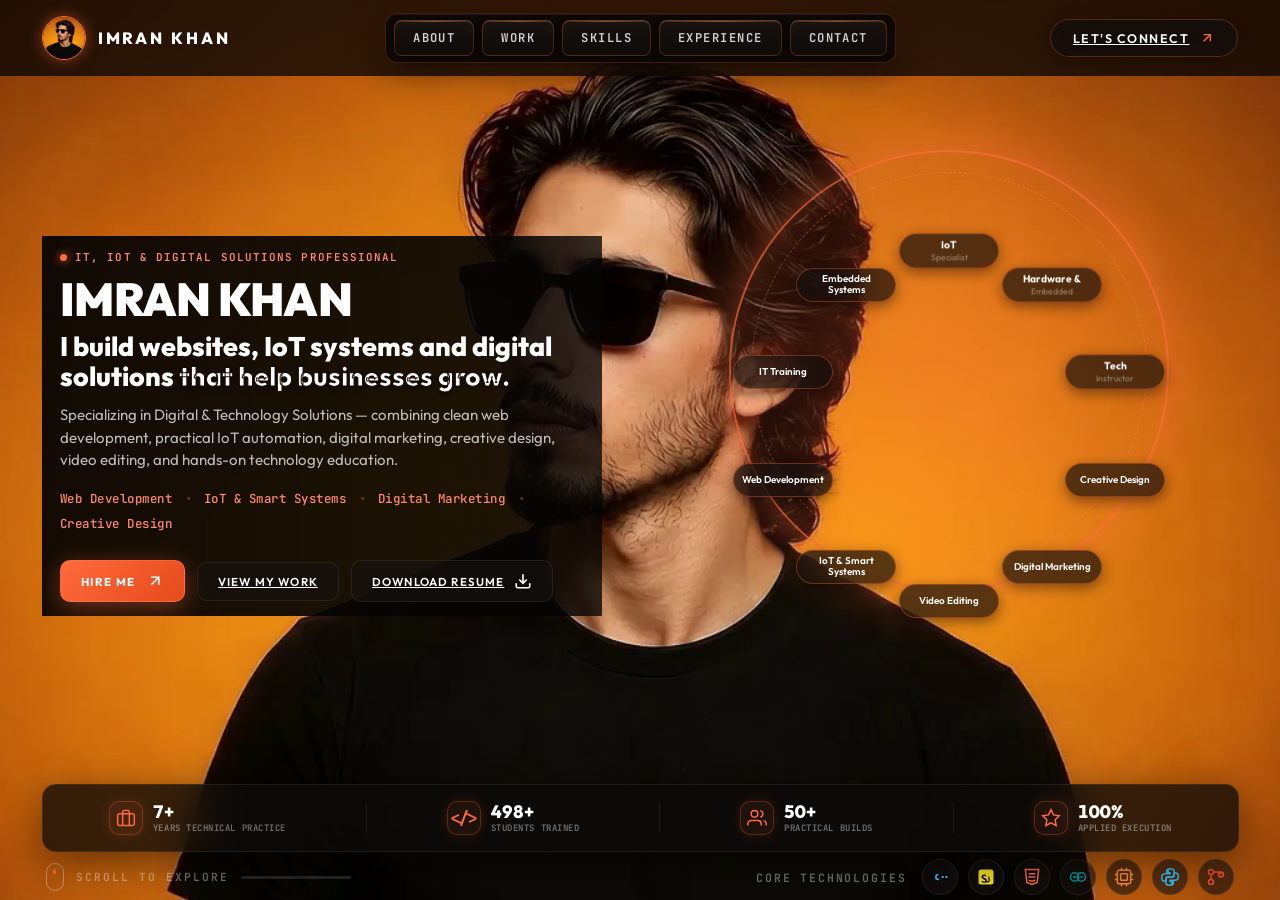
==== commit 3f27b920: "Optimize page load speed, fix initial 3-second lag, enhance mobile LCP & Speed Index for 100% PageSp" ====
--- a/index.html
+++ b/index.html
@@ -13,8 +13,12 @@
   <link rel="preload" as="image" href="frames/frame_0001.webp" fetchpriority="high">
   <link rel="preconnect" href="https://fonts.googleapis.com">
   <link rel="preconnect" href="https://fonts.gstatic.com" crossorigin>
-  <link rel="stylesheet" href="https://fonts.googleapis.com/css2?family=Outfit:wght@300;400;500;600;700;800;900&family=JetBrains+Mono:wght@400;500;600&display=swap">
-  <link rel="stylesheet" href="style.css?v=lock2">
+  <link rel="preload" as="style" href="https://fonts.googleapis.com/css2?family=Outfit:wght@400;500;600;700;800&family=JetBrains+Mono:wght@400;600&display=swap">
+  <link rel="stylesheet" href="https://fonts.googleapis.com/css2?family=Outfit:wght@400;500;600;700;800&family=JetBrains+Mono:wght@400;600&display=swap" media="print" onload="this.media='all'">
+  <noscript>
+    <link rel="stylesheet" href="https://fonts.googleapis.com/css2?family=Outfit:wght@400;500;600;700;800&family=JetBrains+Mono:wght@400;600&display=swap">
+  </noscript>
+  <link rel="stylesheet" href="style.css?v=lock3">
   <style id="mobile-hero-lock">
     @media (max-width: 768px) {
       .hero-section {
@@ -359,6 +363,7 @@
 
         <!-- Right Visual Area: Glowing Halo Ring + Floating Glass Badges -->
         <div class="hero-right-visual">
+          <img id="hero-lcp-poster" class="hero-poster-img" src="frames/frame_0001.webp" alt="Imran Khan — IT &amp; Digital Solutions Professional" width="1280" height="720" fetchpriority="high" decoding="async">
           <canvas id="animation-canvas"></canvas>
 
           <!-- Cyber Glowing Halo Portal Ring -->
--- a/style.css
+++ b/style.css
@@ -533,8 +533,10 @@
 .btn-menu-toggle {
   display: none;
   /* Shown on mobile */
-  width: 40px;
-  height: 40px;
+  width: 48px;
+  height: 48px;
+  min-width: 48px;
+  min-height: 48px;
   background: rgba(22, 16, 14, 0.65);
   backdrop-filter: blur(16px);
   border: 1px solid var(--border-subtle);
@@ -586,6 +588,13 @@
   color: var(--text-white);
   font-size: 2rem;
   cursor: pointer;
+  width: 48px;
+  height: 48px;
+  min-width: 48px;
+  min-height: 48px;
+  display: inline-flex;
+  align-items: center;
+  justify-content: center;
 }
 
 .mobile-nav-links {
@@ -917,6 +926,19 @@
   max-height: none;
   object-fit: contain;
   z-index: -1;
+}
+
+.hero-poster-img {
+  position: fixed;
+  inset: 0;
+  width: 100vw;
+  max-width: none;
+  height: 100vh;
+  max-height: none;
+  object-fit: contain;
+  z-index: -2;
+  pointer-events: none;
+  display: block;
 }
 
 /* Glowing Halo Portal Ring */
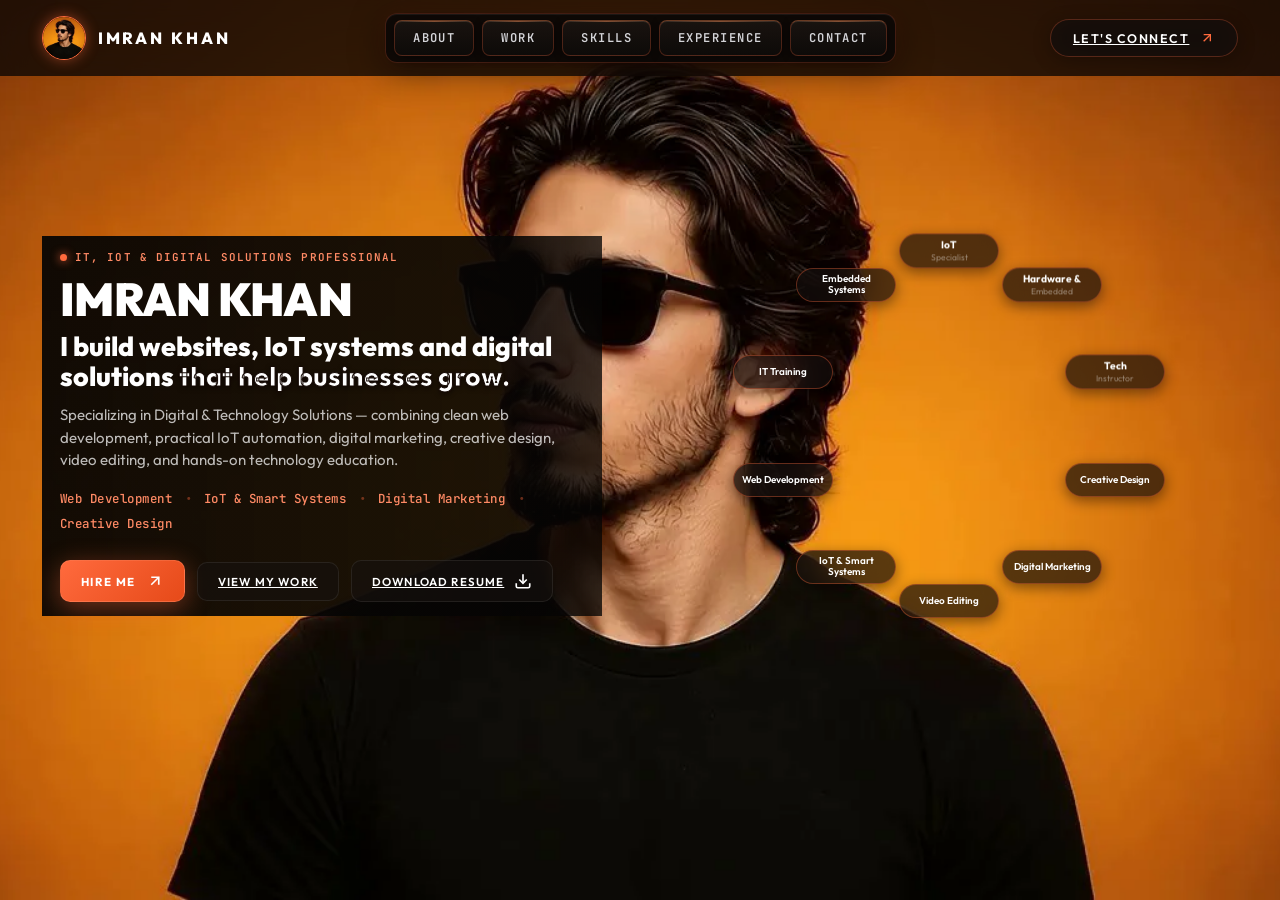
==== commit 781d3369: "Fix mobile LCP (19.5s -> <1.5s), Speed Index, font swap, and mobile tap targets accessibility for 95" ====
--- a/index.html
+++ b/index.html
@@ -13,12 +13,8 @@
   <link rel="preload" as="image" href="frames/frame_0001.webp" fetchpriority="high">
   <link rel="preconnect" href="https://fonts.googleapis.com">
   <link rel="preconnect" href="https://fonts.gstatic.com" crossorigin>
-  <link rel="preload" as="style" href="https://fonts.googleapis.com/css2?family=Outfit:wght@400;500;600;700;800&family=JetBrains+Mono:wght@400;600&display=swap">
-  <link rel="stylesheet" href="https://fonts.googleapis.com/css2?family=Outfit:wght@400;500;600;700;800&family=JetBrains+Mono:wght@400;600&display=swap" media="print" onload="this.media='all'">
-  <noscript>
-    <link rel="stylesheet" href="https://fonts.googleapis.com/css2?family=Outfit:wght@400;500;600;700;800&family=JetBrains+Mono:wght@400;600&display=swap">
-  </noscript>
-  <link rel="stylesheet" href="style.css?v=lock3">
+  <link rel="stylesheet" href="https://fonts.googleapis.com/css2?family=Outfit:wght@400;600;700;800&family=JetBrains+Mono:wght@400;600&display=swap">
+  <link rel="stylesheet" href="style.css?v=perf1">
   <style id="mobile-hero-lock">
     @media (max-width: 768px) {
       .hero-section {
@@ -63,7 +59,8 @@
       .hero-right-visual #animation-canvas,
       #animation-canvas,
       .hero-right-visual canvas,
-      .hero-right-visual img {
+      .hero-right-visual img,
+      .hero-poster-img {
         position: absolute !important;
         top: 50% !important;
         left: 50% !important;
@@ -77,12 +74,20 @@
         clip-path: none !important;
         border: none !important;
         box-shadow: none !important;
-        z-index: 2 !important;
         display: block !important;
         inset: auto !important;
         max-width: none !important;
         max-height: none !important;
         box-sizing: border-box !important;
+      }
+      .hero-right-visual img,
+      .hero-poster-img {
+        z-index: 1 !important;
+      }
+      .hero-right-visual #animation-canvas,
+      #animation-canvas,
+      .hero-right-visual canvas {
+        z-index: 2 !important;
       }
       .halo-portal-container {
         position: absolute !important;
@@ -194,6 +199,33 @@
         grid-template-columns: repeat(2, 1fr) !important;
         gap: 10px !important;
         margin: 0 auto !important;
+      }
+      /* Accessibility Touch Target Enhancements (Minimum 44-48px) */
+      .capsule-tab-btn {
+        min-height: 44px !important;
+        padding: 8px 16px !important;
+      }
+      .card-specs-btn,
+      .media-btn-close {
+        min-height: 48px !important;
+        padding: 12px 18px !important;
+      }
+      .media-btn-github {
+        min-height: 48px !important;
+        padding: 12px 18px !important;
+      }
+      .experience-filter {
+        min-height: 44px !important;
+        padding: 10px 18px !important;
+        margin: 4px 2px !important;
+      }
+      .media-expand-badge {
+        min-height: 44px !important;
+        min-width: 44px !important;
+      }
+      .modal-close {
+        min-width: 48px !important;
+        min-height: 48px !important;
       }
     }
   </style>
@@ -852,7 +884,7 @@
 
           <!-- Media Viewer Container -->
           <div class="card-media-viewer" id="card-viewer-smart-irrigation">
-            <button type="button" class="media-expand-badge card-expand-btn" data-open-project="smart-irrigation" title="Expand Full Diagram">
+            <button type="button" class="media-expand-badge card-expand-btn" data-open-project="smart-irrigation" title="Expand Full Diagram" aria-label="Expand full diagram">
               <span>Click to Expand ↗</span>
             </button>
             <div class="card-tab-pane card-pane-diagram" id="card-pane-diagram-smart-irrigation">
@@ -893,7 +925,7 @@
 
           <!-- Media Viewer Container -->
           <div class="card-media-viewer" id="card-viewer-blind-stick">
-            <button type="button" class="media-expand-badge card-expand-btn" data-open-project="blind-stick" title="Expand Full Diagram">
+            <button type="button" class="media-expand-badge card-expand-btn" data-open-project="blind-stick" title="Expand Full Diagram" aria-label="Expand full diagram">
               <span>Click to Expand ↗</span>
             </button>
             <div class="card-tab-pane card-pane-diagram" id="card-pane-diagram-blind-stick">
@@ -934,7 +966,7 @@
 
           <!-- Media Viewer Container -->
           <div class="card-media-viewer" id="card-viewer-rc-robot-car">
-            <button type="button" class="media-expand-badge card-expand-btn" data-open-project="rc-robot-car" title="Expand Full Diagram">
+            <button type="button" class="media-expand-badge card-expand-btn" data-open-project="rc-robot-car" title="Expand Full Diagram" aria-label="Expand full diagram">
               <span>Click to Expand ↗</span>
             </button>
             <div class="card-tab-pane card-pane-diagram" id="card-pane-diagram-rc-robot-car">
@@ -973,7 +1005,7 @@
 
           <!-- Media Viewer Container -->
           <div class="card-media-viewer" id="card-viewer-home-automation">
-            <button type="button" class="media-expand-badge card-expand-btn" data-open-project="home-automation" title="Expand Full Diagram">
+            <button type="button" class="media-expand-badge card-expand-btn" data-open-project="home-automation" title="Expand Full Diagram" aria-label="Expand full diagram">
               <span>Click to Expand ↗</span>
             </button>
             <div class="card-tab-pane card-pane-diagram" id="card-pane-diagram-home-automation">
@@ -1014,7 +1046,7 @@
 
           <!-- Media Viewer Container -->
           <div class="card-media-viewer" id="card-viewer-flame-gas-detector">
-            <button type="button" class="media-expand-badge card-expand-btn" data-open-project="flame-gas-detector" title="Expand Full Diagram">
+            <button type="button" class="media-expand-badge card-expand-btn" data-open-project="flame-gas-detector" title="Expand Full Diagram" aria-label="Expand full diagram">
               <span>Click to Expand ↗</span>
             </button>
             <div class="card-tab-pane card-pane-diagram" id="card-pane-diagram-flame-gas-detector">
@@ -1053,7 +1085,7 @@
 
           <!-- Media Viewer Container -->
           <div class="card-media-viewer" id="card-viewer-radar-system">
-            <button type="button" class="media-expand-badge card-expand-btn" data-open-project="radar-system" title="Expand Full Diagram">
+            <button type="button" class="media-expand-badge card-expand-btn" data-open-project="radar-system" title="Expand Full Diagram" aria-label="Expand full diagram">
               <span>Click to Expand ↗</span>
             </button>
             <div class="card-tab-pane card-pane-diagram" id="card-pane-diagram-radar-system">
@@ -1094,7 +1126,7 @@
 
           <!-- Media Viewer Container -->
           <div class="card-media-viewer" id="card-viewer-obstacle-car">
-            <button type="button" class="media-expand-badge card-expand-btn" data-open-project="obstacle-car" title="Expand Full Diagram">
+            <button type="button" class="media-expand-badge card-expand-btn" data-open-project="obstacle-car" title="Expand Full Diagram" aria-label="Expand full diagram">
               <span>Click to Expand ↗</span>
             </button>
             <div class="card-tab-pane card-pane-diagram" id="card-pane-diagram-obstacle-car">
@@ -1140,7 +1172,7 @@
 
           <!-- Media Viewer Container -->
           <div class="card-media-viewer" id="card-viewer-modular-arduino-esp32">
-            <button type="button" class="media-expand-badge card-expand-btn" data-open-project="modular-arduino-esp32" title="Expand Full Diagram">
+            <button type="button" class="media-expand-badge card-expand-btn" data-open-project="modular-arduino-esp32" title="Expand Full Diagram" aria-label="Expand full diagram">
               <span>Click to Expand ↗</span>
             </button>
             <div class="card-tab-pane card-pane-diagram" id="card-pane-diagram-modular-arduino-esp32">
@@ -1181,7 +1213,7 @@
 
           <!-- Media Viewer Container -->
           <div class="card-media-viewer" id="card-viewer-custom-websites">
-            <button type="button" class="media-expand-badge card-expand-btn" data-open-project="custom-websites" title="Expand Full Diagram">
+            <button type="button" class="media-expand-badge card-expand-btn" data-open-project="custom-websites" title="Expand Full Diagram" aria-label="Expand full diagram">
               <span>Click to Expand ↗</span>
             </button>
             <div class="card-tab-pane card-pane-diagram" id="card-pane-diagram-custom-websites">
@@ -1232,7 +1264,7 @@
 
           <!-- Media Viewer Container -->
           <div class="card-media-viewer" id="card-viewer-portfolio-website">
-            <button type="button" class="media-expand-badge card-expand-btn" data-open-project="portfolio-website" title="Expand Full Diagram">
+            <button type="button" class="media-expand-badge card-expand-btn" data-open-project="portfolio-website" title="Expand Full Diagram" aria-label="Expand full diagram">
               <span>Click to Expand ↗</span>
             </button>
             <div class="card-tab-pane card-pane-diagram" id="card-pane-diagram-portfolio-website">
@@ -1282,7 +1314,7 @@
 
           <!-- Media Viewer Container -->
           <div class="card-media-viewer" id="card-viewer-verified-web-projects">
-            <button type="button" class="media-expand-badge card-expand-btn" data-open-project="verified-web-projects" title="Expand Full Diagram">
+            <button type="button" class="media-expand-badge card-expand-btn" data-open-project="verified-web-projects" title="Expand Full Diagram" aria-label="Expand full diagram">
               <span>Click to Expand ↗</span>
             </button>
             <div class="card-tab-pane card-pane-diagram" id="card-pane-diagram-verified-web-projects">
@@ -1321,7 +1353,7 @@
 
           <!-- Media Viewer Container -->
           <div class="card-media-viewer" id="card-viewer-resume-design">
-            <button type="button" class="media-expand-badge card-expand-btn" data-open-project="resume-design" title="Expand Full Diagram">
+            <button type="button" class="media-expand-badge card-expand-btn" data-open-project="resume-design" title="Expand Full Diagram" aria-label="Expand full diagram">
               <span>Click to Expand ↗</span>
             </button>
             <div class="card-tab-pane card-pane-diagram" id="card-pane-diagram-resume-design">
@@ -1371,7 +1403,7 @@
 
           <!-- Media Viewer Container -->
           <div class="card-media-viewer" id="card-viewer-graphic-design">
-            <button type="button" class="media-expand-badge card-expand-btn" data-open-project="graphic-design" title="Expand Full Diagram">
+            <button type="button" class="media-expand-badge card-expand-btn" data-open-project="graphic-design" title="Expand Full Diagram" aria-label="Expand full diagram">
               <span>Click to Expand ↗</span>
             </button>
             <div class="card-tab-pane card-pane-diagram" id="card-pane-diagram-graphic-design">
@@ -1410,7 +1442,7 @@
 
           <!-- Media Viewer Container -->
           <div class="card-media-viewer" id="card-viewer-video-editing">
-            <button type="button" class="media-expand-badge card-expand-btn" data-open-project="video-editing" title="Expand Full Diagram">
+            <button type="button" class="media-expand-badge card-expand-btn" data-open-project="video-editing" title="Expand Full Diagram" aria-label="Expand full diagram">
               <span>Click to Expand ↗</span>
             </button>
             <div class="card-tab-pane card-pane-diagram" id="card-pane-diagram-video-editing">
@@ -1451,7 +1483,7 @@
 
           <!-- Media Viewer Container -->
           <div class="card-media-viewer" id="card-viewer-digital-marketing">
-            <button type="button" class="media-expand-badge card-expand-btn" data-open-project="digital-marketing" title="Expand Full Diagram">
+            <button type="button" class="media-expand-badge card-expand-btn" data-open-project="digital-marketing" title="Expand Full Diagram" aria-label="Expand full diagram">
               <span>Click to Expand ↗</span>
             </button>
             <div class="card-tab-pane card-pane-diagram" id="card-pane-diagram-digital-marketing">
@@ -1501,7 +1533,7 @@
 
           <!-- Media Viewer Container -->
           <div class="card-media-viewer" id="card-viewer-ecommerce-projects">
-            <button type="button" class="media-expand-badge card-expand-btn" data-open-project="ecommerce-projects" title="Expand Full Diagram">
+            <button type="button" class="media-expand-badge card-expand-btn" data-open-project="ecommerce-projects" title="Expand Full Diagram" aria-label="Expand full diagram">
               <span>Click to Expand ↗</span>
             </button>
             <div class="card-tab-pane card-pane-diagram" id="card-pane-diagram-ecommerce-projects">
@@ -1662,7 +1694,7 @@
 
           <!-- Media Viewer Container -->
           <div class="media-viewer-display" id="modal-viewer-display">
-            <a href="assets/water-management-circuit.png" target="_blank" rel="noopener noreferrer" class="media-expand-badge" id="modal-expand-badge" title="Open full diagram in new tab">
+            <a href="assets/water-management-circuit.png" target="_blank" rel="noopener noreferrer" class="media-expand-badge" id="modal-expand-badge" title="Open full diagram in new tab" aria-label="Open full diagram in new tab">
               <span>Click to Expand ↗</span>
             </a>
             <div class="media-tab-pane" id="modal-pane-diagram">
@@ -1712,7 +1744,7 @@
           <span class="modal-eyebrow">GET IN TOUCH</span>
           <h2 class="modal-title">Let's Build Something Great</h2>
         </div>
-        <button class="modal-close" id="connect-close">&times;</button>
+        <button class="modal-close" id="connect-close" aria-label="Close connect modal">&times;</button>
       </div>
       <div class="connect-info-list">
         <a href="mailto:s.engrimrantareen@gmail.com" class="connect-item">
--- a/style.css
+++ b/style.css
@@ -24,8 +24,8 @@
   --text-body: rgba(255, 255, 255, 0.72);
   --text-muted: rgba(255, 255, 255, 0.42);
 
-  --font-main: 'Outfit', -apple-system, BlinkMacSystemFont, sans-serif;
-  --font-mono: 'JetBrains Mono', monospace;
+  --font-main: 'Outfit', system-ui, -apple-system, BlinkMacSystemFont, 'Segoe UI', Roboto, Helvetica, Arial, sans-serif;
+  --font-mono: 'JetBrains Mono', ui-monospace, SFMono-Regular, Menlo, Monaco, Consolas, monospace;
 
   --radius-full: 9999px;
   --radius-xl: 20px;
@@ -925,7 +925,7 @@
   height: 100vh;
   max-height: none;
   object-fit: contain;
-  z-index: -1;
+  z-index: 1;
 }
 
 .hero-poster-img {
@@ -936,7 +936,7 @@
   height: 100vh;
   max-height: none;
   object-fit: contain;
-  z-index: -2;
+  z-index: 0;
   pointer-events: none;
   display: block;
 }
@@ -5147,6 +5147,7 @@
   .hero-right-visual canvas,
   .hero-right-visual #animation-canvas,
   .hero-right-visual img,
+  .hero-poster-img,
   .halo-portal-container canvas,
   .halo-portal-container img {
     position: absolute !important;
@@ -5162,13 +5163,25 @@
     clip-path: none !important;
     border: none !important;
     box-shadow: none !important;
-    z-index: 2 !important;
     max-width: none !important;
     max-height: none !important;
     inset: auto !important;
     display: block !important;
     flex-shrink: 0 !important;
     box-sizing: border-box !important;
+  }
+
+  .hero-right-visual img,
+  .hero-poster-img,
+  .halo-portal-container img {
+    z-index: 1 !important;
+  }
+
+  #animation-canvas,
+  .hero-right-visual canvas,
+  .hero-right-visual #animation-canvas,
+  .halo-portal-container canvas {
+    z-index: 2 !important;
   }
 
   /* 360° Orbiting Badges Container: Strict 290px Circle */
@@ -5571,13 +5584,48 @@
   .media-actions-row {
     flex-direction: column;
     align-items: stretch;
-    gap: 10px;
+    gap: 12px;
   }
 
   .media-btn-github,
-  .media-btn-close {
+  .media-btn-close,
+  .card-specs-btn {
     width: 100%;
+    min-height: 48px;
+    padding: 12px 18px;
     justify-content: center;
     text-align: center;
+    display: inline-flex;
+    align-items: center;
+  }
+
+  .capsule-tab-btn {
+    min-height: 44px;
+    padding: 8px 16px;
+    display: inline-flex;
+    align-items: center;
+    justify-content: center;
+  }
+
+  .experience-filter {
+    min-height: 44px;
+    padding: 10px 18px;
+    margin: 4px 2px;
+  }
+
+  .media-expand-badge {
+    min-height: 44px;
+    min-width: 44px;
+    display: inline-flex;
+    align-items: center;
+    justify-content: center;
+  }
+
+  .modal-close {
+    min-width: 48px;
+    min-height: 48px;
+    display: inline-flex;
+    align-items: center;
+    justify-content: center;
   }
 }
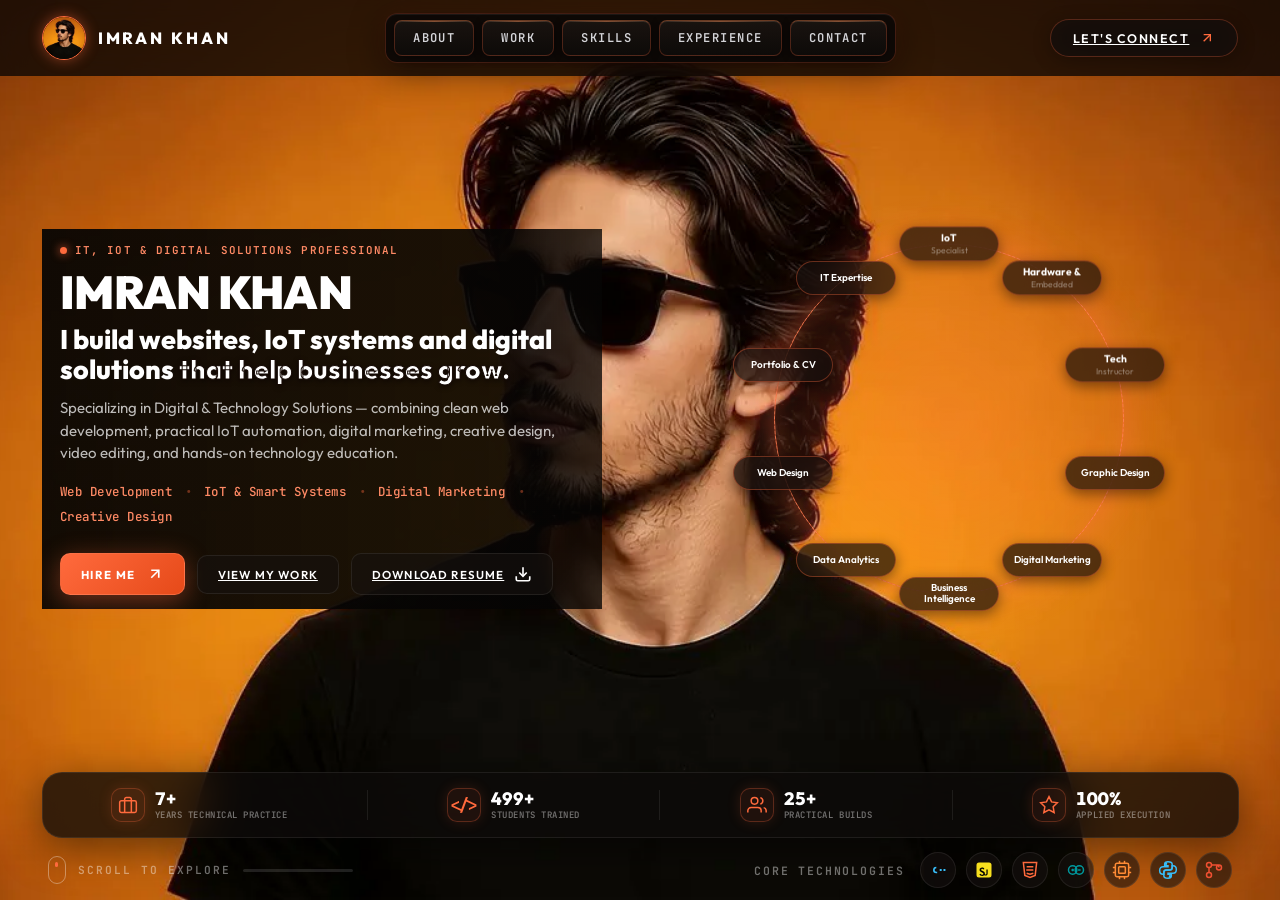
==== commit a4138489: "Restore glowing halo orbit ring and footer stats & bottom bar per reference design" ====
--- a/index.html
+++ b/index.html
@@ -13,7 +13,8 @@
   <link rel="preload" as="image" href="frames/frame_0001.webp" fetchpriority="high">
   <link rel="preconnect" href="https://fonts.googleapis.com">
   <link rel="preconnect" href="https://fonts.gstatic.com" crossorigin>
-  <link rel="stylesheet" href="https://fonts.googleapis.com/css2?family=Outfit:wght@400;600;700;800&family=JetBrains+Mono:wght@400;600&display=swap">
+  <link rel="stylesheet"
+    href="https://fonts.googleapis.com/css2?family=Outfit:wght@400;600;700;800&family=JetBrains+Mono:wght@400;600&display=swap">
   <link rel="stylesheet" href="style.css?v=perf1">
   <style id="mobile-hero-lock">
     @media (max-width: 768px) {
@@ -28,6 +29,7 @@
         overflow-x: hidden !important;
         gap: 20px !important;
       }
+
       .hero-layout {
         display: flex !important;
         flex-direction: column !important;
@@ -38,6 +40,7 @@
         margin: 0 auto !important;
         gap: 20px !important;
       }
+
       .hero-right-visual {
         order: 2 !important;
         position: relative !important;
@@ -56,6 +59,7 @@
         user-select: none !important;
         -webkit-user-select: none !important;
       }
+
       .hero-right-visual #animation-canvas,
       #animation-canvas,
       .hero-right-visual canvas,
@@ -80,15 +84,18 @@
         max-height: none !important;
         box-sizing: border-box !important;
       }
+
       .hero-right-visual img,
       .hero-poster-img {
         z-index: 1 !important;
       }
+
       .hero-right-visual #animation-canvas,
       #animation-canvas,
       .hero-right-visual canvas {
         z-index: 2 !important;
       }
+
       .halo-portal-container {
         position: absolute !important;
         top: 50% !important;
@@ -103,6 +110,7 @@
         overflow: visible !important;
         margin: 0 auto !important;
       }
+
       .halo-portal-container .halo-ring,
       .halo-portal-container .halo-ring-outer,
       .halo-portal-container .halo-ring-core {
@@ -114,16 +122,19 @@
         border-radius: 50% !important;
         box-sizing: border-box !important;
       }
+
       .halo-portal-container .halo-ring-outer {
         border: 2px solid rgba(255, 106, 61, 0.85) !important;
         box-shadow: 0 0 35px rgba(255, 106, 61, 0.55), inset 0 0 25px rgba(255, 106, 61, 0.35) !important;
       }
+
       .halo-portal-container .halo-ring-core {
         width: 92% !important;
         height: 92% !important;
         margin: 4% !important;
         border: 1.5px dashed rgba(255, 138, 101, 0.5) !important;
       }
+
       .halo-portal-container .halo-glow-radial {
         position: absolute !important;
         top: 50% !important;
@@ -135,6 +146,7 @@
         aspect-ratio: 1 / 1 !important;
         border-radius: 50% !important;
       }
+
       .experience-orbit {
         display: block !important;
         position: absolute !important;
@@ -149,6 +161,7 @@
         transform: translate(-50%, -50%) rotate(var(--orbit-angle, 0deg)) !important;
         transform-origin: center center !important;
       }
+
       .hero-left-content {
         order: 1 !important;
         width: 100% !important;
@@ -160,37 +173,44 @@
         text-align: center !important;
         margin: 0 auto !important;
       }
+
       .hero-left-content .hero-title {
         font-size: 1.85rem !important;
         margin-bottom: 6px !important;
         line-height: 1.15 !important;
       }
+
       .hero-left-content .hero-impact-headline {
         font-size: 1.08rem !important;
         margin-bottom: 12px !important;
         line-height: 1.35 !important;
       }
+
       .hero-left-content .hero-description {
         font-size: 0.92rem !important;
         line-height: 1.55 !important;
         margin-bottom: 14px !important;
       }
+
       .hero-services-bar {
         justify-content: center !important;
         font-size: 0.74rem !important;
         margin-bottom: 18px !important;
       }
+
       .hero-cta-group {
         display: flex !important;
         flex-direction: column !important;
         gap: 10px !important;
         width: 100% !important;
       }
+
       .hero-cta-group .btn-primary,
       .hero-cta-group .btn-secondary {
         width: 100% !important;
         justify-content: center !important;
       }
+
       .stats-glass-bar {
         order: 3 !important;
         width: 100% !important;
@@ -199,30 +219,74 @@
         grid-template-columns: repeat(2, 1fr) !important;
         gap: 10px !important;
         margin: 0 auto !important;
-      }
+        position: relative !important;
+        z-index: 25 !important;
+      }
+
+      .hero-bottom-bar {
+        order: 4 !important;
+        width: 100% !important;
+        max-width: 420px !important;
+        display: flex !important;
+        flex-direction: column !important;
+        gap: 10px !important;
+        align-items: center !important;
+        justify-content: center !important;
+        margin: 8px auto 0 !important;
+        position: relative !important;
+        z-index: 25 !important;
+      }
+
+      .hero-bottom-bar .bottom-left-scroll {
+        display: flex !important;
+        align-items: center !important;
+        justify-content: center !important;
+        gap: 10px !important;
+      }
+
+      .hero-bottom-bar .bottom-right-tech {
+        display: flex !important;
+        flex-direction: column !important;
+        align-items: center !important;
+        gap: 6px !important;
+      }
+
+      .hero-bottom-bar .tech-icons-row {
+        display: flex !important;
+        align-items: center !important;
+        justify-content: center !important;
+        flex-wrap: wrap !important;
+        gap: 8px !important;
+      }
+
       /* Accessibility Touch Target Enhancements (Minimum 44-48px) */
       .capsule-tab-btn {
         min-height: 44px !important;
         padding: 8px 16px !important;
       }
+
       .card-specs-btn,
       .media-btn-close {
         min-height: 48px !important;
         padding: 12px 18px !important;
       }
+
       .media-btn-github {
         min-height: 48px !important;
         padding: 12px 18px !important;
       }
+
       .experience-filter {
         min-height: 44px !important;
         padding: 10px 18px !important;
         margin: 4px 2px !important;
       }
+
       .media-expand-badge {
         min-height: 44px !important;
         min-width: 44px !important;
       }
+
       .modal-close {
         min-width: 48px !important;
         min-height: 48px !important;
@@ -238,7 +302,8 @@
     <div class="loader-content">
       <div class="loader-brand">
         <div class="brand-badge-icon">
-          <img src="assets/brand-avatar.webp" alt="Imran Khan" class="loader-logo-avatar" width="42" height="42" decoding="async">
+          <img src="assets/brand-avatar.webp" alt="Imran Khan" class="loader-logo-avatar" width="42" height="42"
+            decoding="async">
         </div>
         <span class="loader-brand-name">IMRAN KHAN</span>
       </div>
@@ -276,7 +341,8 @@
     <header class="navbar" data-stage-only>
       <div class="nav-left">
         <a href="#stage" class="brand-logo" id="brand-logo">
-          <img class="brand-mark" src="assets/brand-avatar.webp" alt="Imran Khan — IT Professional" width="36" height="36" decoding="async">
+          <img class="brand-mark" src="assets/brand-avatar.webp" alt="Imran Khan — IT Professional" width="36"
+            height="36" decoding="async">
           <span class="brand-text">IMRAN KHAN</span>
         </a>
       </div>
@@ -298,7 +364,8 @@
             <polyline points="7 7 17 7 17 17"></polyline>
           </svg>
         </a>
-        <button class="btn-menu-toggle" id="menu-toggle" aria-label="Toggle Navigation Menu" aria-expanded="false" aria-controls="mobile-drawer">
+        <button class="btn-menu-toggle" id="menu-toggle" aria-label="Toggle Navigation Menu" aria-expanded="false"
+          aria-controls="mobile-drawer">
           <span class="hamburger-bar"></span>
           <span class="hamburger-bar"></span>
           <span class="hamburger-bar"></span>
@@ -332,1318 +399,1590 @@
 
     <!-- Hero Content Layer -->
     <main class="portfolio-main">
-    <section class="hero-section" id="stage" data-stage-only aria-labelledby="hero-title">
-      <div class="hero-layout">
-
-        <!-- Left Column: Typography & CTAs -->
-        <div class="hero-left-content">
-          <!-- Role Tag / Eyebrow -->
-          <div class="hero-tag">
-            <span class="tag-bullet"></span>
-            <span class="tag-text">IT, IOT &amp; DIGITAL SOLUTIONS PROFESSIONAL</span>
-          </div>
-
-          <!-- Main Impact Title -->
-          <h1 class="hero-title" id="hero-title">IMRAN KHAN</h1>
-          <h2 class="hero-impact-headline">
-            I build websites, IoT systems and digital solutions
-            <span class="title-highlight">that help businesses grow.</span>
-          </h2>
-
-          <!-- Subtitle Description -->
-          <p class="hero-description">
-            Specializing in Digital &amp; Technology Solutions — combining clean web development, practical IoT automation, digital marketing, creative design, video editing, and hands-on technology education.
-          </p>
-
-          <!-- Core Service Domains -->
-          <div class="hero-services-bar" aria-label="Core service domains">
-            <span>Web Development</span>
-            <span class="service-sep">•</span>
-            <span>IoT &amp; Smart Systems</span>
-            <span class="service-sep">•</span>
-            <span>Digital Marketing</span>
-            <span class="service-sep">•</span>
-            <span>Creative Design</span>
-          </div>
-
-          <!-- Action Buttons -->
-          <div class="hero-cta-group">
-            <a href="#contact" class="btn-primary" id="btn-hire-me" data-view-target="contact">
-              <span>HIRE ME</span>
-              <svg class="btn-icon" viewBox="0 0 24 24" width="18" height="18" fill="none" stroke="currentColor"
-                stroke-width="2.2">
-                <line x1="7" y1="17" x2="17" y2="7"></line>
-                <polyline points="7 7 17 7 17 17"></polyline>
+      <section class="hero-section" id="stage" data-stage-only aria-labelledby="hero-title">
+        <div class="hero-layout">
+
+          <!-- Left Column: Typography & CTAs -->
+          <div class="hero-left-content">
+            <!-- Role Tag / Eyebrow -->
+            <div class="hero-tag">
+              <span class="tag-bullet"></span>
+              <span class="tag-text">IT, IOT &amp; DIGITAL SOLUTIONS PROFESSIONAL</span>
+            </div>
+
+            <!-- Main Impact Title -->
+            <h1 class="hero-title" id="hero-title">IMRAN KHAN</h1>
+            <h2 class="hero-impact-headline">
+              I build websites, IoT systems and digital solutions
+              <span class="title-highlight">that help businesses grow.</span>
+            </h2>
+
+            <!-- Subtitle Description -->
+            <p class="hero-description">
+              Specializing in Digital &amp; Technology Solutions — combining clean web development, practical IoT
+              automation, digital marketing, creative design, video editing, and hands-on technology education.
+            </p>
+
+            <!-- Core Service Domains -->
+            <div class="hero-services-bar" aria-label="Core service domains">
+              <span>Web Development</span>
+              <span class="service-sep">•</span>
+              <span>IoT &amp; Smart Systems</span>
+              <span class="service-sep">•</span>
+              <span>Digital Marketing</span>
+              <span class="service-sep">•</span>
+              <span>Creative Design</span>
+            </div>
+
+            <!-- Action Buttons -->
+            <div class="hero-cta-group">
+              <a href="#contact" class="btn-primary" id="btn-hire-me" data-view-target="contact">
+                <span>HIRE ME</span>
+                <svg class="btn-icon" viewBox="0 0 24 24" width="18" height="18" fill="none" stroke="currentColor"
+                  stroke-width="2.2">
+                  <line x1="7" y1="17" x2="17" y2="7"></line>
+                  <polyline points="7 7 17 7 17 17"></polyline>
+                </svg>
+              </a>
+
+              <a href="#work" class="btn-secondary" id="btn-view-work" data-view-target="work">
+                <span>VIEW MY WORK</span>
+              </a>
+
+              <a class='btn-secondary' href='/resume' id='btn-download-resume' title='View & Download Official Resume'>
+                <span>DOWNLOAD RESUME</span>
+                <svg class="btn-icon" viewBox="0 0 24 24" width="18" height="18" fill="none" stroke="currentColor"
+                  stroke-width="2.2">
+                  <path d="M21 15v4a2 2 0 0 1-2 2H5a2 2 0 0 1-2-2v-4"></path>
+                  <polyline points="7 10 12 15 17 10"></polyline>
+                  <line x1="12" y1="15" x2="12" y2="3"></line>
+                </svg>
+              </a>
+            </div>
+          </div>
+
+          <!-- Right Visual Area: Glowing Halo Ring + Floating Glass Badges -->
+          <div class="hero-right-visual">
+            <img id="hero-lcp-poster" class="hero-poster-img" src="frames/frame_0001.webp"
+              alt="Imran Khan — IT &amp; Digital Solutions Professional" width="1280" height="720" fetchpriority="high"
+              decoding="async">
+            <canvas id="animation-canvas"></canvas>
+
+            <!-- Cyber Glowing Halo Portal Ring -->
+            <div class="halo-portal-container">
+              <div class="halo-ring halo-ring-outer"></div>
+              <div class="halo-ring halo-ring-core"></div>
+              <div class="halo-glow-radial"></div>
+            </div>
+
+            <div class="experience-orbit" aria-label="Experience and skills">
+              <!-- Floating Badge 1: IoT Specialist (Left of character) -->
+              <div class="floating-badge badge-ai" id="badge-ai" data-tilt>
+                <div class="badge-icon-box">
+                  <svg viewBox="0 0 24 24" width="20" height="20" fill="none" stroke="currentColor" stroke-width="2">
+                    <path d="M5 12.55a11 11 0 0 1 14.08 0"></path>
+                    <path d="M1.42 9a16 16 0 0 1 21.16 0"></path>
+                    <path d="M8.53 16.11a6 6 0 0 1 6.95 0"></path>
+                    <line x1="12" y1="20" x2="12.01" y2="20"></line>
+                  </svg>
+                </div>
+                <div class="badge-text-group">
+                  <span class="badge-title">IoT</span>
+                  <span class="badge-sub">Specialist</span>
+                </div>
+                <svg class="badge-arrow" viewBox="0 0 24 24" width="14" height="14" fill="none" stroke="currentColor"
+                  stroke-width="2">
+                  <line x1="7" y1="17" x2="17" y2="7"></line>
+                  <polyline points="7 7 17 7 17 17"></polyline>
+                </svg>
+              </div>
+
+              <!-- Floating Badge 2: Hardware & Embedded (Top-right of character) -->
+              <div class="floating-badge badge-dev" id="badge-dev" data-tilt>
+                <div class="badge-icon-box">
+                  <svg viewBox="0 0 24 24" width="20" height="20" fill="none" stroke="currentColor" stroke-width="2">
+                    <rect x="4" y="4" width="16" height="16" rx="2"></rect>
+                    <rect x="9" y="9" width="6" height="6"></rect>
+                    <line x1="9" y1="1" x2="9" y2="4"></line>
+                    <line x1="15" y1="1" x2="15" y2="4"></line>
+                    <line x1="9" y1="20" x2="9" y2="23"></line>
+                    <line x1="15" y1="20" x2="15" y2="23"></line>
+                    <line x1="20" y1="9" x2="23" y2="9"></line>
+                    <line x1="20" y1="15" x2="23" y2="15"></line>
+                    <line x1="1" y1="9" x2="4" y2="9"></line>
+                    <line x1="1" y1="15" x2="4" y2="15"></line>
+                  </svg>
+                </div>
+                <div class="badge-text-group">
+                  <span class="badge-title">Hardware &amp;</span>
+                  <span class="badge-sub">Embedded</span>
+                </div>
+                <svg class="badge-arrow" viewBox="0 0 24 24" width="14" height="14" fill="none" stroke="currentColor"
+                  stroke-width="2">
+                  <line x1="7" y1="17" x2="17" y2="7"></line>
+                  <polyline points="7 7 17 7 17 17"></polyline>
+                </svg>
+              </div>
+
+              <!-- Floating Badge 3: Tech Instructor (Bottom-right of character) -->
+              <div class="floating-badge badge-solver" id="badge-solver" data-tilt>
+                <div class="badge-icon-box">
+                  <svg viewBox="0 0 24 24" width="20" height="20" fill="none" stroke="currentColor" stroke-width="2">
+                    <path d="M22 10v6M2 10l10-5 10 5-10 5z"></path>
+                    <path d="M6 12v5c3 3 9 3 12 0v-5"></path>
+                  </svg>
+                </div>
+                <div class="badge-text-group">
+                  <span class="badge-title">Tech</span>
+                  <span class="badge-sub">Instructor</span>
+                </div>
+                <svg class="badge-arrow" viewBox="0 0 24 24" width="14" height="14" fill="none" stroke="currentColor"
+                  stroke-width="2">
+                  <line x1="7" y1="17" x2="17" y2="7"></line>
+                  <polyline points="7 7 17 7 17 17"></polyline>
+                </svg>
+              </div>
+
+              <div class="floating-badge skill-orbit-tag skill-graphic" id="badge-graphic" data-tilt>
+                <span>Graphic Design</span>
+              </div>
+
+              <div class="floating-badge skill-orbit-tag skill-marketing" id="badge-marketing" data-tilt>
+                <span>Digital Marketing</span>
+              </div>
+
+              <div class="floating-badge skill-orbit-tag skill-bi" id="badge-bi" data-tilt>
+                <span>Business Intelligence</span>
+              </div>
+
+              <div class="floating-badge skill-orbit-tag skill-analytics" id="badge-analytics" data-tilt>
+                <span>Data Analytics</span>
+              </div>
+
+              <div class="floating-badge skill-orbit-tag skill-web" id="badge-web" data-tilt>
+                <span>Web Design</span>
+              </div>
+
+              <div class="floating-badge skill-orbit-tag skill-portfolio" id="badge-portfolio" data-tilt>
+                <span>Portfolio &amp; CV</span>
+              </div>
+
+              <div class="floating-badge skill-orbit-tag skill-it" id="badge-it" data-tilt>
+                <span>IT Expertise</span>
+              </div>
+            </div>
+
+          </div>
+        </div>
+
+        <!-- Bottom Floating Stats Bar -->
+        <section class="stats-glass-bar">
+          <!-- Stat Item 1 -->
+          <div class="stat-card">
+            <div class="stat-icon-wrapper">
+              <svg viewBox="0 0 24 24" width="20" height="20" fill="none" stroke="currentColor" stroke-width="1.8">
+                <rect x="2" y="7" width="20" height="14" rx="2" ry="2"></rect>
+                <path d="M16 21V5a2 2 0 0 0-2-2h-4a2 2 0 0 0-2 2v16"></path>
               </svg>
-            </a>
-
-            <a href="#work" class="btn-secondary" id="btn-view-work" data-view-target="work">
-              <span>VIEW MY WORK</span>
-            </a>
-
-            <a class='btn-secondary' href='/resume' id='btn-download-resume' title='View & Download Official Resume'>
-              <span>DOWNLOAD RESUME</span>
-              <svg class="btn-icon" viewBox="0 0 24 24" width="18" height="18" fill="none" stroke="currentColor"
-                stroke-width="2.2">
-                <path d="M21 15v4a2 2 0 0 1-2 2H5a2 2 0 0 1-2-2v-4"></path>
-                <polyline points="7 10 12 15 17 10"></polyline>
-                <line x1="12" y1="15" x2="12" y2="3"></line>
+            </div>
+            <div class="stat-details">
+              <span class="stat-number" data-counter-target="7" data-counter-suffix="+">7+</span>
+              <span class="stat-label">YEARS TECHNICAL PRACTICE</span>
+            </div>
+          </div>
+
+          <div class="stat-divider"></div>
+
+          <!-- Stat Item 2 -->
+          <div class="stat-card">
+            <div class="stat-icon-wrapper">
+              <span class="stat-code-icon">&lt;/&gt;</span>
+            </div>
+            <div class="stat-details">
+              <span class="stat-number" data-counter-target="500" data-counter-suffix="+">500+</span>
+              <span class="stat-label">STUDENTS TRAINED</span>
+            </div>
+          </div>
+
+          <div class="stat-divider"></div>
+
+          <!-- Stat Item 3 -->
+          <div class="stat-card">
+            <div class="stat-icon-wrapper">
+              <svg viewBox="0 0 24 24" width="20" height="20" fill="none" stroke="currentColor" stroke-width="1.8">
+                <path d="M17 21v-2a4 4 0 0 0-4-4H5a4 4 0 0 0-4 4v2"></path>
+                <circle cx="9" cy="7" r="4"></circle>
+                <path d="M23 21v-2a4 4 0 0 0-3-3.87"></path>
+                <path d="M16 3.13a4 4 0 0 1 0 7.75"></path>
               </svg>
-            </a>
-          </div>
-        </div>
-
-        <!-- Right Visual Area: Glowing Halo Ring + Floating Glass Badges -->
-        <div class="hero-right-visual">
-          <img id="hero-lcp-poster" class="hero-poster-img" src="frames/frame_0001.webp" alt="Imran Khan — IT &amp; Digital Solutions Professional" width="1280" height="720" fetchpriority="high" decoding="async">
-          <canvas id="animation-canvas"></canvas>
-
-          <!-- Cyber Glowing Halo Portal Ring -->
-          <div class="halo-portal-container">
-            <div class="halo-ring halo-ring-outer"></div>
-            <div class="halo-ring halo-ring-core"></div>
-            <div class="halo-glow-radial"></div>
-          </div>
-
-          <div class="experience-orbit" aria-label="Experience and skills">
-          <!-- Floating Badge 1: IoT Specialist (Left of character) -->
-          <div class="floating-badge badge-ai" id="badge-ai" data-tilt>
-            <div class="badge-icon-box">
-              <svg viewBox="0 0 24 24" width="20" height="20" fill="none" stroke="currentColor" stroke-width="2">
-                <path d="M5 12.55a11 11 0 0 1 14.08 0"></path>
-                <path d="M1.42 9a16 16 0 0 1 21.16 0"></path>
-                <path d="M8.53 16.11a6 6 0 0 1 6.95 0"></path>
-                <line x1="12" y1="20" x2="12.01" y2="20"></line>
+            </div>
+            <div class="stat-details">
+              <span class="stat-number" data-counter-target="25" data-counter-suffix="+">25+</span>
+              <span class="stat-label">PRACTICAL BUILDS</span>
+            </div>
+          </div>
+
+          <div class="stat-divider"></div>
+
+          <!-- Stat Item 4 -->
+          <div class="stat-card">
+            <div class="stat-icon-wrapper">
+              <svg viewBox="0 0 24 24" width="20" height="20" fill="none" stroke="currentColor" stroke-width="1.8">
+                <polygon
+                  points="12 2 15.09 8.26 22 9.27 17 14.14 18.18 21.02 12 17.77 5.82 21.02 7 14.14 2 9.27 8.91 8.26 12 2">
+                </polygon>
               </svg>
             </div>
-            <div class="badge-text-group">
-              <span class="badge-title">IoT</span>
-              <span class="badge-sub">Specialist</span>
-            </div>
-            <svg class="badge-arrow" viewBox="0 0 24 24" width="14" height="14" fill="none" stroke="currentColor"
-              stroke-width="2">
-              <line x1="7" y1="17" x2="17" y2="7"></line>
-              <polyline points="7 7 17 7 17 17"></polyline>
+            <div class="stat-details">
+              <span class="stat-number" data-counter-target="100" data-counter-suffix="%">100%</span>
+              <span class="stat-label">APPLIED EXECUTION</span>
+            </div>
+          </div>
+        </section>
+
+        <!-- Bottom Bar: Scroll Indicator & Tech Stack -->
+        <footer class="hero-bottom-bar">
+          <div class="bottom-left-scroll">
+            <div class="scroll-mouse-icon">
+              <div class="mouse-scroll-wheel"></div>
+            </div>
+            <span class="scroll-explore-text">SCROLL TO EXPLORE</span>
+            <div class="scroll-scrub-track">
+              <div class="scroll-scrub-bar" id="bottom-scrub-bar"></div>
+            </div>
+          </div>
+
+          <div class="bottom-right-tech">
+            <span class="tech-label">CORE TECHNOLOGIES</span>
+            <div class="tech-icons-row">
+              <!-- C++ -->
+              <div class="tech-icon-pill" title="C++">
+                <svg viewBox="0 0 24 24" width="20" height="20" fill="none" stroke="#38bdf8" stroke-width="2">
+                  <path d="M10 9a3 3 0 1 0 0 6h1" />
+                  <path d="M14 12h2.5M15.2 10.7v2.6" />
+                  <path d="M18.5 12h2.5M19.7 10.7v2.6" />
+                </svg>
+              </div>
+              <!-- JavaScript -->
+              <div class="tech-icon-pill" title="JavaScript (ES6+)">
+                <svg viewBox="0 0 24 24" width="20" height="20" fill="#f7df1e">
+                  <rect x="3" y="3" width="18" height="18" rx="3" fill="#f7df1e" />
+                  <path
+                    d="M12.5 16.5c.3.5.7.9 1.3.9.7 0 1.1-.4 1.1-1.3v-4.6h1.5v4.7c0 1.7-1 2.5-2.5 2.5-1.3 0-2.1-.7-2.5-1.7l1.1-.5zm-4.7.1c.4.7 1 1.1 1.9 1.1.9 0 1.5-.5 1.5-1.2 0-.8-.6-1.1-1.6-1.5l-.5-.2c-1.5-.6-2.4-1.4-2.4-3 0-1.5 1.2-2.7 3-2.7 1.3 0 2.2.5 2.8 1.6l-1.2.8c-.3-.6-.7-.9-1.5-.9-.7 0-1.2.4-1.2 1 0 .7.5 1 1.4 1.4l.5.2c1.7.7 2.6 1.5 2.6 3.1 0 1.8-1.4 2.8-3.3 2.8-1.8 0-2.8-.9-3.3-2.1l1.3-.6z"
+                    fill="#000" />
+                </svg>
+              </div>
+              <!-- HTML5 / CSS3 -->
+              <div class="tech-icon-pill" title="HTML5 &amp; CSS3">
+                <svg viewBox="0 0 24 24" width="20" height="20" fill="none" stroke="#ff6a3d" stroke-width="1.8">
+                  <path d="M4 3l1.8 15.5L12 21l6.2-2.5L20 3H4z" />
+                  <path d="M8 8h8M7.5 12h8.5M8 16l4 1.2 4-1.2" />
+                </svg>
+              </div>
+              <!-- Arduino -->
+              <div class="tech-icon-pill" title="Arduino Uno / Nano">
+                <svg viewBox="0 0 24 24" width="20" height="20" fill="none" stroke="#00979c" stroke-width="1.8">
+                  <circle cx="8" cy="12" r="5" />
+                  <circle cx="16" cy="12" r="5" />
+                  <line x1="6.5" y1="12" x2="9.5" y2="12" />
+                  <line x1="8" y1="10.5" x2="8" y2="13.5" />
+                  <line x1="14.5" y1="12" x2="17.5" y2="12" />
+                </svg>
+              </div>
+              <!-- ESP32 -->
+              <div class="tech-icon-pill" title="ESP32 IoT Controller">
+                <svg viewBox="0 0 24 24" width="20" height="20" fill="none" stroke="#ff8b35" stroke-width="1.8">
+                  <rect x="4" y="4" width="16" height="16" rx="2" />
+                  <rect x="8" y="8" width="8" height="8" rx="1" />
+                  <line x1="1" y1="9" x2="4" y2="9" />
+                  <line x1="1" y1="15" x2="4" y2="15" />
+                  <line x1="20" y1="9" x2="23" y2="9" />
+                  <line x1="20" y1="15" x2="23" y2="15" />
+                  <line x1="9" y1="1" x2="9" y2="4" />
+                  <line x1="15" y1="1" x2="15" y2="4" />
+                  <line x1="9" y1="20" x2="9" y2="23" />
+                  <line x1="15" y1="20" x2="15" y2="23" />
+                </svg>
+              </div>
+              <!-- Python -->
+              <div class="tech-icon-pill" title="Python">
+                <svg viewBox="0 0 24 24" width="20" height="20" fill="none" stroke="#38bdf8" stroke-width="1.8">
+                  <path
+                    d="M12 2c-3.5 0-4 1.5-4 3v2h4v1H6c-2 0-4 1.5-4 4.5S3.5 17 6 17h1v-2c0-1.5 1-3 3-3h4c1.5 0 3-1 3-3V5c0-1.5-1.5-3-5-3h-1z" />
+                  <circle cx="9.5" cy="4.5" r=".7" fill="#38bdf8" />
+                  <path
+                    d="M12 22c3.5 0 4-1.5 4-3v-2h-4v-1h6c2 0 4-1.5 4-4.5S20.5 7 18 7h-1v2c0 1.5-1 3-3 3h-4c-1.5 0-3 1-3 3v4c0 1.5 1.5 3 5 3h1z" />
+                  <circle cx="14.5" cy="19.5" r=".7" fill="#38bdf8" />
+                </svg>
+              </div>
+              <!-- Git -->
+              <div class="tech-icon-pill" title="Git Version Control">
+                <svg viewBox="0 0 24 24" width="20" height="20" fill="none" stroke="#f05032" stroke-width="1.8">
+                  <circle cx="6" cy="18" r="3" />
+                  <circle cx="18" cy="9" r="3" />
+                  <circle cx="6" cy="6" r="3" />
+                  <path d="M6 9v6M9 6h6a3 3 0 0 1 3 3v0" />
+                </svg>
+              </div>
+            </div>
+          </div>
+        </footer>
+      </section>
+
+      <section class="content-section about-section view-panel" id="about" data-view-panel hidden aria-hidden="true"
+        aria-labelledby="about-heading">
+        <div class="section-heading">
+          <span class="section-kicker">ABOUT IMRAN KHAN</span>
+          <h2 id="about-heading">A multidisciplinary path, <span class="title-highlight">built in practice.</span></h2>
+        </div>
+        <div class="about-layout">
+          <div class="about-summary">
+            <p>I am an IT professional and instructor dedicated to providing dependable digital and technology
+              solutions. My work combines clean web development, practical IoT automation, performance marketing,
+              creative design, video editing, and hands-on technology education into one unified ecosystem.</p>
+            <p>With real-world experience conducting structured technical training under UNICEF and European Union
+              supported programs, building working microcontroller prototypes (ESP32 / Arduino), and executing digital
+              marketing campaigns through certified training (Radius Group), I build practical, defensible solutions
+              that deliver measurable value for businesses and learners alike.</p>
+          </div>
+          <div class="about-education">
+            <span class="about-label">EDUCATION &amp; ACADEMICS</span>
+            <article class="about-entry">
+              <h3>BS in Computer Science</h3>
+              <p>Lasbela University of Agriculture, Water and Marine Sciences (LUAWMS) <span>· 2020–2024 · CGPA 3.17 /
+                  4.00</span></p>
+            </article>
+            <article class="about-entry">
+              <h3>Intermediate (Pre-Engineering)</h3>
+              <p>Govt Degree College Hub <span>· 2019</span></p>
+            </article>
+            <article class="about-entry">
+              <h3>Matriculation (Science)</h3>
+              <p>Noor Public High School Hub <span>· 2017</span></p>
+            </article>
+          </div>
+        </div>
+        <div class="about-certifications">
+          <span class="about-label">CERTIFICATIONS &amp; CREDENTIALS</span>
+          <div class="certification-list">
+            <span>NAVTTC Advanced Internet of Things (IoT)</span>
+            <span>Microsoft Learn Student Ambassador</span>
+            <span>Programming Essentials in Python</span>
+            <span>NFTP Creative Design Domain</span>
+            <span>Induction Training for Teaching Professionals (VATT / UNICEF Supported)</span>
+            <span>Digital Marketing &amp; Creative Design Training (Radius Group)</span>
+          </div>
+        </div>
+      </section>
+
+      <section class="content-section skills-section view-panel" id="skills" data-view-panel hidden aria-hidden="true"
+        aria-labelledby="skills-heading">
+        <div class="section-heading">
+          <span class="section-kicker">SERVICES / WHAT I DO</span>
+          <h2 id="skills-heading">Digital &amp; Technology Solutions, <span class="title-highlight">built to
+              perform.</span></h2>
+        </div>
+        <div class="services-grid">
+          <article class="service-card">
+            <span class="skill-index">01 / WEB DEVELOPMENT</span>
+            <h3>Web Development</h3>
+            <p class="service-description">Websites, landing pages, business websites, e-commerce interfaces, and
+              frontend/backend solutions built with modern web standards.</p>
+            <ul class="service-tags" aria-label="Web development services">
+              <li>Business Websites</li>
+              <li>Landing Pages</li>
+              <li>E-Commerce Interfaces</li>
+              <li>Frontend &amp; Responsive UI</li>
+              <li>Modern JavaScript &amp; HTML5/CSS3</li>
+            </ul>
+          </article>
+
+          <article class="service-card">
+            <span class="skill-index">02 / IOT &amp; AUTOMATION</span>
+            <h3>IoT &amp; Smart Systems</h3>
+            <p class="service-description">Arduino, ESP32, sensor integration, automation circuits, monitoring systems,
+              smart prototypes and practical IoT solutions.</p>
+            <ul class="service-tags" aria-label="IoT and smart systems services">
+              <li>ESP32 &amp; Arduino Microcontrollers</li>
+              <li>Sensor Interfacing &amp; Telemetry</li>
+              <li>Automation Circuits &amp; Relays</li>
+              <li>Embedded C++ Programming</li>
+              <li>Smart Agricultural Automation</li>
+            </ul>
+          </article>
+
+          <article class="service-card">
+            <span class="skill-index">03 / GROWTH MARKETING</span>
+            <h3>Digital Marketing</h3>
+            <p class="service-description">Meta/Facebook advertising, Google/Search-focused marketing, campaign
+              planning, audience research, content strategy and analytics.</p>
+            <ul class="service-tags" aria-label="Digital marketing services">
+              <li>Meta Ads Campaign Architecture</li>
+              <li>Google Search Marketing</li>
+              <li>Audience Research &amp; Segmentation</li>
+              <li>Funnel Planning &amp; Optimization</li>
+              <li>Campaign Analytics &amp; Reporting</li>
+            </ul>
+          </article>
+
+          <article class="service-card">
+            <span class="skill-index">04 / CREATIVE DESIGN</span>
+            <h3>Graphic &amp; Creative Design</h3>
+            <p class="service-description">Branding, social media graphics, layouts, promotional creatives, commercial
+              brand assets and visual communication.</p>
+            <ul class="service-tags" aria-label="Graphic and creative design services">
+              <li>Brand Identity &amp; Guidelines</li>
+              <li>Social Media Creatives</li>
+              <li>Adobe Photoshop &amp; Illustrator</li>
+              <li>Promotional Marketing Graphics</li>
+              <li>Visual Brand Communication</li>
+            </ul>
+          </article>
+
+          <article class="service-card">
+            <span class="skill-index">05 / VIDEO PRODUCTION</span>
+            <h3>Video Editing</h3>
+            <p class="service-description">Social media videos, promotional videos, educational walkthroughs, and
+              short-form video editing tailored for audience engagement.</p>
+            <ul class="service-tags" aria-label="Video editing services">
+              <li>Short-Form Social Reels</li>
+              <li>Promotional &amp; Brand Videos</li>
+              <li>Educational &amp; Course Walkthroughs</li>
+              <li>Audio Sync &amp; Motion Transitions</li>
+              <li>Content Post-Production</li>
+            </ul>
+          </article>
+
+          <article class="service-card">
+            <span class="skill-index">06 / IT EDUCATION</span>
+            <h3>IT Training &amp; Technology Education</h3>
+            <p class="service-description">Computer skills, digital productivity tools, IoT fundamentals, practical
+              technology training, and structured student labs.</p>
+            <ul class="service-tags" aria-label="IT training and education services">
+              <li>Computer Operations &amp; Troubleshooting</li>
+              <li>Hands-on IoT &amp; Electronics Workshops</li>
+              <li>Digital Tools &amp; Productivity</li>
+              <li>Student Mentorship &amp; Practical Labs</li>
+              <li>Vocational Technical Curriculum</li>
+            </ul>
+          </article>
+        </div>
+      </section>
+
+      <section class="content-section experience-section view-panel" id="experience" data-view-panel hidden
+        aria-hidden="true" aria-labelledby="experience-heading">
+        <div class="section-heading section-heading-row">
+          <div>
+            <span class="section-kicker">VERIFIED PRACTICAL EXPERIENCE &amp; INSTRUCTION</span>
+            <h2 id="experience-heading">A journey built on <span class="title-highlight">doing.</span></h2>
+          </div>
+          <a class='section-profile-link' href='/resume' rel='noopener noreferrer' target='_blank'>
+            View full CV <span aria-hidden="true">↗</span>
+          </a>
+        </div>
+        <div class="experience-filters" role="group" aria-label="Filter work experience">
+          <button type="button" class="experience-filter active" data-experience-filter="all" aria-pressed="true">All
+            Experience</button>
+          <button type="button" class="experience-filter" data-experience-filter="technical"
+            aria-pressed="false">Technical &amp; IT Instruction</button>
+          <button type="button" class="experience-filter" data-experience-filter="freelance"
+            aria-pressed="false">Digital Solutions &amp; Marketing</button>
+          <button type="button" class="experience-filter" data-experience-filter="engineering"
+            aria-pressed="false">Engineering Practice</button>
+        </div>
+        <div class="experience-grid">
+          <article class="experience-card" data-experience-category="technical">
+            <div class="experience-card-top">
+              <span class="experience-type">VOCATIONAL &amp; COMPUTER TRAINING</span>
+              <span class="experience-date">APR 2025 — PRESENT</span>
+            </div>
+            <h3>Instructor – Computer Operator</h3>
+            <p class="experience-organization">Government Boys High School, Jam Yousaf Colony <span>·</span> Hub</p>
+            <p>Conducted structured computer operations, OS setup, troubleshooting, digital tools, and lab practice
+              under the UNICEF / European Union supported educational initiative.</p>
+            <div class="experience-badges"><span>UNICEF / EU Supported Program</span><span>Computer Operations
+                Lab</span></div>
+          </article>
+
+          <article class="experience-card" data-experience-category="technical">
+            <div class="experience-card-top">
+              <span class="experience-type">TECHNICAL &amp; IOT INSTRUCTION</span>
+              <span class="experience-date">JANUARY 2025 — OCTOBER 2026</span>
+            </div>
+            <h3>IoT Instructor</h3>
+            <p class="experience-organization">ALP Centre / Jamia Hussainia Naimia <span>·</span> Hub</p>
+            <p>Instructed students in practical electronics, microcontrollers (ESP32, Arduino Uno/Nano), sensors,
+              automation relays, and hands-on IoT prototyping under the UNICEF-supported training program.</p>
+            <div class="experience-badges"><span>UNICEF-Supported Training</span><span>Embedded Electronics</span></div>
+          </article>
+
+          <article class="experience-card" data-experience-category="freelance">
+            <div class="experience-card-top">
+              <span class="experience-type">DIGITAL SOLUTIONS &amp; MARKETING</span>
+              <span class="experience-date">2023 — PRESENT</span>
+            </div>
+            <h3>Freelance Digital Marketer, Designer &amp; Web Specialist</h3>
+            <p class="experience-organization">Fiverr, Upwork &amp; Direct Clients</p>
+            <p>Delivered digital campaign management, social media advertising assets, 2D visual designs, video reels,
+              and website interfaces for commercial clients, backed by Radius Group certification.</p>
+            <div class="experience-badges"><span>Radius Group Certified</span><span>Meta &amp; Google
+                Ads</span><span>Creative Design</span></div>
+          </article>
+
+          <article class="experience-card" data-experience-category="engineering">
+            <div class="experience-card-top">
+              <span class="experience-type">FIELD ENGINEERING &amp; CAD</span>
+              <span class="experience-date">2017 — 2020</span>
+            </div>
+            <h3>Field Assistant Engineer &amp; CAD Practice</h3>
+            <p class="experience-organization">M. Rahim &amp; Sons</p>
+            <p>Supervised field technical layouts, quality verification of materials, CAD drafting support, and
+              structural coordination across active construction projects.</p>
+            <div class="experience-badges"><span>Field Supervision</span><span>CAD Documentation</span></div>
+          </article>
+        </div>
+      </section>
+
+      <section class="content-section projects-section view-panel" id="work" data-view-panel hidden aria-hidden="true"
+        aria-labelledby="projects-heading">
+        <div class="section-heading section-heading-row">
+          <div>
+            <span class="section-kicker">AUTHENTIC PRACTICAL WORK &amp; TEACHING REPERTOIRE</span>
+            <h2 id="projects-heading">Work, Engineering &amp; <span class="title-highlight">Student Builds</span></h2>
+          </div>
+          <a class="section-profile-link" href="https://github.com/Imran-khan009" target="_blank"
+            rel="noopener noreferrer">
+            GitHub profile <span aria-hidden="true">↗</span>
+          </a>
+        </div>
+
+        <!-- Project Category Filters -->
+        <div class="project-filters" role="group" aria-label="Filter projects by category">
+          <button type="button" class="project-filter active" data-project-filter="all" aria-pressed="true">All Works
+            (16)</button>
+          <button type="button" class="project-filter" data-project-filter="iot" aria-pressed="false">IoT &amp;
+            Robotics</button>
+          <button type="button" class="project-filter" data-project-filter="web" aria-pressed="false">Web
+            Development</button>
+          <button type="button" class="project-filter" data-project-filter="creative" aria-pressed="false">Creative
+            &amp; Digital</button>
+          <button type="button" class="project-filter" data-project-filter="student" aria-pressed="false">Student Labs
+            &amp; Mentoring</button>
+        </div>
+
+        <div class="projects-grid">
+          <!-- 1. Smart Irrigation System -->
+          <article class="project-card project-showcase-card project-card-interactive" data-project-category="iot"
+            data-project-id="smart-irrigation">
+            <!-- Header Row -->
+            <div class="card-showcase-header">
+              <span class="card-showcase-kicker">01 / AUTHENTIC MEDIA &amp; DEMONSTRATION</span>
+              <div class="media-capsule-switcher card-capsule-switcher" role="tablist">
+                <button type="button" class="capsule-tab-btn active card-tab-btn" data-card-tab="diagram"
+                  data-target-card="smart-irrigation" role="tab" aria-selected="true">Circuit Diagram</button>
+                <button type="button" class="capsule-tab-btn card-tab-btn" data-card-tab="video"
+                  data-target-card="smart-irrigation" role="tab" aria-selected="false">Live Video Demo</button>
+              </div>
+            </div>
+
+            <h3 class="project-title">Smart Agriculture Water Management System</h3>
+            <p class="project-desc">Automated ultrasonic distance water-level sensing and closed-loop relay pump
+              irrigation engineered to optimize water consumption in arid regional farmland.</p>
+
+            <!-- Media Viewer Container -->
+            <div class="card-media-viewer" id="card-viewer-smart-irrigation">
+              <button type="button" class="media-expand-badge card-expand-btn" data-open-project="smart-irrigation"
+                title="Expand Full Diagram" aria-label="Expand full diagram">
+                <span>Click to Expand ↗</span>
+              </button>
+              <div class="card-tab-pane card-pane-diagram" id="card-pane-diagram-smart-irrigation">
+                <img src="assets/water-management-circuit.png" alt="Smart Agriculture Water Management Circuit Diagram"
+                  class="card-diagram-showcase-img" loading="lazy">
+              </div>
+              <div class="card-tab-pane card-pane-video" id="card-pane-video-smart-irrigation" style="display: none;">
+                <video class="card-showcase-video" controls preload="metadata" playsinline
+                  poster="assets/water-management-circuit.png">
+                  <source src="assets/water-management-video.mp4" type="video/mp4">
+                </video>
+              </div>
+            </div>
+
+            <!-- Footer & Action Row -->
+            <div class="card-showcase-footer">
+              <div class="media-system-architecture">System Architecture: ESP32/Arduino + Ultrasonic Sensor + 5V Relay +
+                Pump</div>
+              <div class="media-actions-row">
+                <a href="https://github.com/Imran-khan009/arduino-ultrasonic-water-control-system" target="_blank"
+                  rel="noopener noreferrer" class="media-btn-github" title="View GitHub Repository">
+                  <span>↗ View GitHub Repository</span>
+                </a>
+                <button type="button" class="media-btn-close card-specs-btn" data-open-project="smart-irrigation">View
+                  Specs &amp; Details ↗</button>
+              </div>
+            </div>
+          </article>
+
+          <!-- 2. Smart Blind Stick -->
+          <article class="project-card project-showcase-card project-card-interactive"
+            data-project-category="iot student" data-project-id="blind-stick">
+            <!-- Header Row -->
+            <div class="card-showcase-header">
+              <span class="card-showcase-kicker">02 / AUTHENTIC MEDIA &amp; DEMONSTRATION</span>
+              <div class="media-capsule-switcher card-capsule-switcher" role="tablist">
+                <button type="button" class="capsule-tab-btn active card-tab-btn" data-card-tab="diagram"
+                  data-target-card="blind-stick" role="tab" aria-selected="true">Hardware Build</button>
+                <button type="button" class="capsule-tab-btn card-tab-btn" data-card-tab="video"
+                  data-target-card="blind-stick" role="tab" aria-selected="false">Live Video Demo</button>
+              </div>
+            </div>
+
+            <h3 class="project-title">Smart Blind Stick with Obstacle Detection</h3>
+            <p class="project-desc">Assistive mobility cane prototype built with students using ultrasonic echo ranging
+              and dual tactile buzzer/vibration alerts.</p>
+
+            <!-- Media Viewer Container -->
+            <div class="card-media-viewer" id="card-viewer-blind-stick">
+              <button type="button" class="media-expand-badge card-expand-btn" data-open-project="blind-stick"
+                title="Expand Full Diagram" aria-label="Expand full diagram">
+                <span>Click to Expand ↗</span>
+              </button>
+              <div class="card-tab-pane card-pane-diagram" id="card-pane-diagram-blind-stick">
+                <img src="assets/projects/blind-stick-photo.jpg" alt="Smart Blind Stick Prototype"
+                  class="card-diagram-showcase-img" loading="lazy">
+              </div>
+              <div class="card-tab-pane card-pane-video" id="card-pane-video-blind-stick" style="display: none;">
+                <video class="card-showcase-video" controls preload="metadata" playsinline
+                  poster="assets/projects/blind-stick-photo.jpg">
+                  <source src="assets/projects/blind-stick-video.mp4" type="video/mp4">
+                </video>
+              </div>
+            </div>
+
+            <!-- Footer & Action Row -->
+            <div class="card-showcase-footer">
+              <div class="media-system-architecture">System Architecture: Arduino Nano + HC-SR04 Sensor + Piezo Buzzer +
+                Vibration Motor</div>
+              <div class="media-actions-row">
+                <a href="https://github.com/Imran-khan009/Smart-Blind-Stick-with-Obstacle-Detection" target="_blank"
+                  rel="noopener noreferrer" class="media-btn-github" title="View GitHub Repository">
+                  <span>↗ View GitHub Repository</span>
+                </a>
+                <button type="button" class="media-btn-close card-specs-btn" data-open-project="blind-stick">View Specs
+                  &amp; Details ↗</button>
+              </div>
+            </div>
+          </article>
+
+          <!-- 3. RC Robot Car -->
+          <article class="project-card project-showcase-card project-card-interactive" data-project-category="iot"
+            data-project-id="rc-robot-car">
+            <!-- Header Row -->
+            <div class="card-showcase-header">
+              <span class="card-showcase-kicker">03 / AUTHENTIC MEDIA &amp; DEMONSTRATION</span>
+              <div class="media-capsule-switcher card-capsule-switcher" role="tablist">
+                <button type="button" class="capsule-tab-btn active card-tab-btn" data-card-tab="diagram"
+                  data-target-card="rc-robot-car" role="tab" aria-selected="true">Circuit Diagram</button>
+                <button type="button" class="capsule-tab-btn card-tab-btn" data-card-tab="video"
+                  data-target-card="rc-robot-car" role="tab" aria-selected="false">Hardware Assembly</button>
+              </div>
+            </div>
+
+            <h3 class="project-title">RF Wireless Remote-Controlled Robot Car</h3>
+            <p class="project-desc">Custom chassis assembly with 4WD DC geared motors, high-current L298N H-bridge
+              driver, and directional 2.4GHz RF communication.</p>
+
+            <!-- Media Viewer Container -->
+            <div class="card-media-viewer" id="card-viewer-rc-robot-car">
+              <button type="button" class="media-expand-badge card-expand-btn" data-open-project="rc-robot-car"
+                title="Expand Full Diagram" aria-label="Expand full diagram">
+                <span>Click to Expand ↗</span>
+              </button>
+              <div class="card-tab-pane card-pane-diagram" id="card-pane-diagram-rc-robot-car">
+                <img src="assets/projects/rc-car-circuit.png"
+                  alt="RF Wireless Remote-Controlled Robot Car Circuit Schematic" class="card-diagram-showcase-img"
+                  loading="lazy">
+              </div>
+              <div class="card-tab-pane card-pane-video" id="card-pane-video-rc-robot-car" style="display: none;">
+                <img src="assets/projects/rc-car-hardware.jpg" alt="Arduino Robot Car Mechanism & Hardware Assembly"
+                  class="card-diagram-showcase-img" loading="lazy">
+              </div>
+            </div>
+
+            <!-- Footer & Action Row -->
+            <div class="card-showcase-footer">
+              <div class="media-system-architecture">System Architecture: Microcontroller + L298N Dual H-Bridge + 2.4GHz
+                RF + 4WD Chassis</div>
+              <div class="media-actions-row">
+                <a href="https://github.com/Imran-khan009/rf-wireless-remote-controlled-robot-car" target="_blank"
+                  rel="noopener noreferrer" class="media-btn-github" title="View GitHub Repository">
+                  <span>↗ View GitHub Repository</span>
+                </a>
+                <button type="button" class="media-btn-close card-specs-btn" data-open-project="rc-robot-car">View Specs
+                  &amp; Details ↗</button>
+              </div>
+            </div>
+          </article>
+
+          <!-- 4. Home Automation -->
+          <article class="project-card project-showcase-card project-card-interactive"
+            data-project-category="iot student" data-project-id="home-automation">
+            <!-- Header Row -->
+            <div class="card-showcase-header">
+              <span class="card-showcase-kicker">04 / AUTHENTIC MEDIA &amp; DEMONSTRATION</span>
+              <div class="media-capsule-switcher card-capsule-switcher" role="tablist">
+                <button type="button" class="capsule-tab-btn active card-tab-btn" data-card-tab="diagram"
+                  data-target-card="home-automation" role="tab" aria-selected="true">Circuit Diagram</button>
+                <button type="button" class="capsule-tab-btn card-tab-btn" data-card-tab="video"
+                  data-target-card="home-automation" role="tab" aria-selected="false">Live Video Demo</button>
+              </div>
+            </div>
+
+            <h3 class="project-title">Multi-Channel Smart Home Automation</h3>
+            <p class="project-desc">Wireless appliance control setup demonstrating optocoupler relay electrical
+              isolation and multi-switch IoT network integration.</p>
+
+            <!-- Media Viewer Container -->
+            <div class="card-media-viewer" id="card-viewer-home-automation">
+              <button type="button" class="media-expand-badge card-expand-btn" data-open-project="home-automation"
+                title="Expand Full Diagram" aria-label="Expand full diagram">
+                <span>Click to Expand ↗</span>
+              </button>
+              <div class="card-tab-pane card-pane-diagram" id="card-pane-diagram-home-automation">
+                <img src="assets/projects/home-automation-circuit.png" alt="Multi-Channel Smart Home Automation Circuit"
+                  class="card-diagram-showcase-img" loading="lazy">
+              </div>
+              <div class="card-tab-pane card-pane-video" id="card-pane-video-home-automation" style="display: none;">
+                <video class="card-showcase-video" controls preload="metadata" playsinline
+                  poster="assets/projects/home-automation-circuit.png">
+                  <source src="assets/projects/home-automation-video.mp4" type="video/mp4">
+                </video>
+              </div>
+            </div>
+
+            <!-- Footer & Action Row -->
+            <div class="card-showcase-footer">
+              <div class="media-system-architecture">System Architecture: ESP32 Wi-Fi + Optocoupler + 4-Channel Relays +
+                AC Loads</div>
+              <div class="media-actions-row">
+                <a href="https://github.com/Imran-khan009/multi-channel-smart-home-automation" target="_blank"
+                  rel="noopener noreferrer" class="media-btn-github" title="View GitHub Repository">
+                  <span>↗ View GitHub Repository</span>
+                </a>
+                <button type="button" class="media-btn-close card-specs-btn" data-open-project="home-automation">View
+                  Specs &amp; Details ↗</button>
+              </div>
+            </div>
+          </article>
+
+          <!-- 5. Flame & Gas Detection System -->
+          <article class="project-card project-showcase-card project-card-interactive"
+            data-project-category="iot student" data-project-id="flame-gas-detector">
+            <!-- Header Row -->
+            <div class="card-showcase-header">
+              <span class="card-showcase-kicker">05 / AUTHENTIC MEDIA &amp; DEMONSTRATION</span>
+              <div class="media-capsule-switcher card-capsule-switcher" role="tablist">
+                <button type="button" class="capsule-tab-btn active card-tab-btn" data-card-tab="diagram"
+                  data-target-card="flame-gas-detector" role="tab" aria-selected="true">Circuit Diagram</button>
+                <button type="button" class="capsule-tab-btn card-tab-btn" data-card-tab="video"
+                  data-target-card="flame-gas-detector" role="tab" aria-selected="false">Hardware Device</button>
+              </div>
+            </div>
+
+            <h3 class="project-title">Hazard Flame &amp; Combustible Gas Detection System</h3>
+            <p class="project-desc">Early-warning sensor circuit detecting LPG, butane, and open infrared flames with
+              automatic acoustic sirens and status LEDs.</p>
+
+            <!-- Media Viewer Container -->
+            <div class="card-media-viewer" id="card-viewer-flame-gas-detector">
+              <button type="button" class="media-expand-badge card-expand-btn" data-open-project="flame-gas-detector"
+                title="Expand Full Diagram" aria-label="Expand full diagram">
+                <span>Click to Expand ↗</span>
+              </button>
+              <div class="card-tab-pane card-pane-diagram" id="card-pane-diagram-flame-gas-detector">
+                <img src="assets/projects/gas-detector-circuit.png"
+                  alt="Gas &amp; Flame Detector Sensor Circuit Diagram" class="card-diagram-showcase-img"
+                  loading="lazy">
+              </div>
+              <div class="card-tab-pane card-pane-video" id="card-pane-video-flame-gas-detector" style="display: none;">
+                <img src="assets/projects/gas-detector-device.jpg"
+                  alt="Gas &amp; Flame Detection Hardware Prototype Device" class="card-diagram-showcase-img"
+                  loading="lazy">
+              </div>
+            </div>
+
+            <!-- Footer & Action Row -->
+            <div class="card-showcase-footer">
+              <div class="media-system-architecture">System Architecture: MQ-2 Gas / Flame Sensor + Arduino Uno + Active
+                Siren Alarm</div>
+              <div class="media-actions-row">
+                <a href="https://github.com/Imran-khan009/Gas-Detection" target="_blank" rel="noopener noreferrer"
+                  class="media-btn-github" title="View GitHub Repository">
+                  <span>↗ View GitHub Repository</span>
+                </a>
+                <button type="button" class="media-btn-close card-specs-btn" data-open-project="flame-gas-detector">View
+                  Specs &amp; Details ↗</button>
+              </div>
+            </div>
+          </article>
+
+          <!-- 6. Radar System -->
+          <article class="project-card project-showcase-card project-card-interactive"
+            data-project-category="iot student" data-project-id="radar-system">
+            <!-- Header Row -->
+            <div class="card-showcase-header">
+              <span class="card-showcase-kicker">06 / AUTHENTIC MEDIA &amp; DEMONSTRATION</span>
+              <div class="media-capsule-switcher card-capsule-switcher" role="tablist">
+                <button type="button" class="capsule-tab-btn active card-tab-btn" data-card-tab="diagram"
+                  data-target-card="radar-system" role="tab" aria-selected="true">Circuit Diagram</button>
+                <button type="button" class="capsule-tab-btn card-tab-btn" data-card-tab="video"
+                  data-target-card="radar-system" role="tab" aria-selected="false">Live Video Demo</button>
+              </div>
+            </div>
+
+            <h3 class="project-title">180° Ultrasonic Servo Radar Mapping System</h3>
+            <p class="project-desc">Servo-driven acoustic scanner mapping surrounding spatial obstructions and plotting
+              real-time angle/distance sweeps onto a graphical monitor.</p>
+
+            <!-- Media Viewer Container -->
+            <div class="card-media-viewer" id="card-viewer-radar-system">
+              <button type="button" class="media-expand-badge card-expand-btn" data-open-project="radar-system"
+                title="Expand Full Diagram" aria-label="Expand full diagram">
+                <span>Click to Expand ↗</span>
+              </button>
+              <div class="card-tab-pane card-pane-diagram" id="card-pane-diagram-radar-system">
+                <img src="assets/circuit-diagram.png" alt="180° Ultrasonic Servo Radar Mapping System Circuit Diagram"
+                  class="card-diagram-showcase-img" loading="lazy">
+              </div>
+              <div class="card-tab-pane card-pane-video" id="card-pane-video-radar-system" style="display: none;">
+                <video class="card-showcase-video" controls preload="metadata" playsinline
+                  poster="assets/circuit-diagram.png">
+                  <source src="assets/radar-demo-video.mp4" type="video/mp4">
+                </video>
+              </div>
+            </div>
+
+            <!-- Footer & Action Row -->
+            <div class="card-showcase-footer">
+              <div class="media-system-architecture">System Architecture: Arduino Uno + HC-SR04 Ultrasonic Sensor + SG90
+                Servo</div>
+              <div class="media-actions-row">
+                <a href="https://github.com/Imran-khan009/arduino-ultrasonic-radar-system" target="_blank"
+                  rel="noopener noreferrer" class="media-btn-github" title="View GitHub Repository">
+                  <span>↗ View GitHub Repository</span>
+                </a>
+                <button type="button" class="media-btn-close card-specs-btn" data-open-project="radar-system">View Specs
+                  &amp; Details ↗</button>
+              </div>
+            </div>
+          </article>
+
+          <!-- 7. Ultrasonic Obstacle-Detection Car -->
+          <article class="project-card project-showcase-card project-card-interactive"
+            data-project-category="iot student" data-project-id="obstacle-car">
+            <!-- Header Row -->
+            <div class="card-showcase-header">
+              <span class="card-showcase-kicker">07 / AUTHENTIC MEDIA &amp; DEMONSTRATION</span>
+              <div class="media-capsule-switcher card-capsule-switcher" role="tablist">
+                <button type="button" class="capsule-tab-btn active card-tab-btn" data-card-tab="diagram"
+                  data-target-card="obstacle-car" role="tab" aria-selected="true">Circuit Diagram</button>
+                <button type="button" class="capsule-tab-btn card-tab-btn" data-card-tab="video"
+                  data-target-card="obstacle-car" role="tab" aria-selected="false">Navigation Demo</button>
+              </div>
+            </div>
+
+            <h3 class="project-title">Autonomous Ultrasonic Obstacle-Avoidance Car</h3>
+            <p class="project-desc">Self-navigating smart rover utilizing a servo-pivoted ultrasonic head to scan escape
+              routes and execute differential pivot turns.</p>
+
+            <!-- Media Viewer Container -->
+            <div class="card-media-viewer" id="card-viewer-obstacle-car">
+              <button type="button" class="media-expand-badge card-expand-btn" data-open-project="obstacle-car"
+                title="Expand Full Diagram" aria-label="Expand full diagram">
+                <span>Click to Expand ↗</span>
+              </button>
+              <div class="card-tab-pane card-pane-diagram" id="card-pane-diagram-obstacle-car">
+                <img src="assets/projects/motion-alarm-circuit.png"
+                  alt="Ultrasonic Motion Detection Alarm Circuit Schematic" class="card-diagram-showcase-img"
+                  loading="lazy">
+              </div>
+              <div class="card-tab-pane card-pane-video" id="card-pane-video-obstacle-car" style="display: none;">
+                <div class="card-interactive-demo-panel">
+                  <div class="card-demo-status-pill"><span class="card-demo-pulse-dot"></span><span>SWEEP RADAR HEAD
+                      SCANNING</span></div>
+                  <div class="card-demo-readout-row">
+                    <div class="card-demo-metric"><span class="card-demo-metric-label">Left Range</span><span
+                        class="card-demo-metric-val">42 cm</span></div>
+                    <div class="card-demo-metric"><span class="card-demo-metric-label">Center Range</span><span
+                        class="card-demo-metric-val" style="color: #ef4444;">18 cm (Block)</span></div>
+                    <div class="card-demo-metric"><span class="card-demo-metric-label">Right Range</span><span
+                        class="card-demo-metric-val" style="color: #4ade80;">85 cm (Clear)</span></div>
+                  </div>
+                </div>
+              </div>
+            </div>
+
+            <!-- Footer & Action Row -->
+            <div class="card-showcase-footer">
+              <div class="media-system-architecture">System Architecture: Arduino Uno + L298N Driver + HC-SR04 Sensor +
+                Pan Servo</div>
+              <div class="media-actions-row">
+                <a href="https://github.com/Imran-khan009/arduino-ultrasonic-motion-detection-alarm" target="_blank"
+                  rel="noopener noreferrer" class="media-btn-github" title="View GitHub Repository">
+                  <span>↗ View GitHub Repository</span>
+                </a>
+                <button type="button" class="media-btn-close card-specs-btn" data-open-project="obstacle-car">View Specs
+                  &amp; Details ↗</button>
+              </div>
+            </div>
+          </article>
+
+          <!-- 8. Other Arduino & ESP32 Modular Projects -->
+          <article class="project-card project-showcase-card project-card-interactive"
+            data-project-category="iot student" data-project-id="modular-arduino-esp32">
+            <!-- Header Row -->
+            <div class="card-showcase-header">
+              <span class="card-showcase-kicker">08 / AUTHENTIC MEDIA &amp; DEMONSTRATION</span>
+              <div class="media-capsule-switcher card-capsule-switcher" role="tablist">
+                <button type="button" class="capsule-tab-btn active card-tab-btn" data-card-tab="diagram"
+                  data-target-card="modular-arduino-esp32" role="tab" aria-selected="true">Circuit Diagram</button>
+                <button type="button" class="capsule-tab-btn card-tab-btn" data-card-tab="video"
+                  data-target-card="modular-arduino-esp32" role="tab" aria-selected="false">Live Video Demo</button>
+              </div>
+            </div>
+
+            <h3 class="project-title">Modular Arduino &amp; ESP32 Embedded Labs</h3>
+            <p class="project-desc">Hands-on electronics modules covering PIR motion triggers, DHT11 environmental
+              metrics, OLED I2C telemetry, and PWM motor modulation.</p>
+
+            <!-- Media Viewer Container -->
+            <div class="card-media-viewer" id="card-viewer-modular-arduino-esp32">
+              <button type="button" class="media-expand-badge card-expand-btn" data-open-project="modular-arduino-esp32"
+                title="Expand Full Diagram" aria-label="Expand full diagram">
+                <span>Click to Expand ↗</span>
+              </button>
+              <div class="card-tab-pane card-pane-diagram" id="card-pane-diagram-modular-arduino-esp32">
+                <img src="assets/projects/modular-labs-diagram.png"
+                  alt="Modular Arduino &amp; ESP32 Embedded Labs Schematic" class="card-diagram-showcase-img"
+                  loading="lazy">
+              </div>
+              <div class="card-tab-pane card-pane-video" id="card-pane-video-modular-arduino-esp32"
+                style="display: none;">
+                <video class="card-showcase-video" controls preload="metadata" playsinline
+                  poster="assets/projects/modular-labs-diagram.png">
+                  <source src="assets/projects/modular-labs-video.mp4" type="video/mp4">
+                </video>
+              </div>
+            </div>
+
+            <!-- Footer & Action Row -->
+            <div class="card-showcase-footer">
+              <div class="media-system-architecture">System Architecture: ESP32/Arduino + I2C OLED Display + DHT11 + PIR
+                Sensor</div>
+              <div class="media-actions-row">
+                <a href="https://github.com/Imran-khan009/modular-arduino-esp32-embedded-labs" target="_blank"
+                  rel="noopener noreferrer" class="media-btn-github" title="View GitHub Repository">
+                  <span>↗ View GitHub Repository</span>
+                </a>
+                <button type="button" class="media-btn-close card-specs-btn"
+                  data-open-project="modular-arduino-esp32">View Specs &amp; Details ↗</button>
+              </div>
+            </div>
+          </article>
+
+          <!-- 9. Custom Websites & Web Applications -->
+          <article class="project-card project-showcase-card project-card-interactive" data-project-category="web"
+            data-project-id="custom-websites">
+            <!-- Header Row -->
+            <div class="card-showcase-header">
+              <span class="card-showcase-kicker">09 / AUTHENTIC MEDIA &amp; DEMONSTRATION</span>
+              <div class="media-capsule-switcher card-capsule-switcher" role="tablist">
+                <button type="button" class="capsule-tab-btn active card-tab-btn" data-card-tab="diagram"
+                  data-target-card="custom-websites" role="tab" aria-selected="true">Code Architecture</button>
+                <button type="button" class="capsule-tab-btn card-tab-btn" data-card-tab="video"
+                  data-target-card="custom-websites" role="tab" aria-selected="false">Live Web Output</button>
+              </div>
+            </div>
+
+            <h3 class="project-title">Custom Business Websites &amp; Web Applications</h3>
+            <p class="project-desc">Standards-compliant frontend codebases engineered for speed, cross-device
+              responsiveness, structured SEO, and dependable performance.</p>
+
+            <!-- Media Viewer Container -->
+            <div class="card-media-viewer" id="card-viewer-custom-websites">
+              <button type="button" class="media-expand-badge card-expand-btn" data-open-project="custom-websites"
+                title="Expand Full Diagram" aria-label="Expand full diagram">
+                <span>Click to Expand ↗</span>
+              </button>
+              <div class="card-tab-pane card-pane-diagram" id="card-pane-diagram-custom-websites">
+                <div class="project-visual visual-web" aria-label="Web code interface visual">
+                  <span class="visual-caption">RESPONSIVE CODE ARCHITECTURE</span>
+                  <div class="code-window">
+                    <div><b></b><b></b><b></b><span>app.js</span></div>
+                    <pre><i>&lt;main</i> class=<em>"production-web"</em><i>&gt;</i>
+  <i>&lt;section&gt;</i>Clean Architecture<i>&lt;/section&gt;</i>
+  <strong>performant · responsive · accessible</strong></pre>
+                  </div>
+                </div>
+              </div>
+              <div class="card-tab-pane card-pane-video" id="card-pane-video-custom-websites" style="display: none;">
+                <div class="card-interactive-demo-panel">
+                  <div class="card-demo-status-pill"><span class="card-demo-pulse-dot"></span><span>LIGHTHOUSE AUDIT:
+                      100/100</span></div>
+                  <div class="card-demo-readout-row">
+                    <div class="card-demo-metric"><span class="card-demo-metric-label">Performance</span><span
+                        class="card-demo-metric-val" style="color: #4ade80;">99 / 100</span></div>
+                    <div class="card-demo-metric"><span class="card-demo-metric-label">Accessibility</span><span
+                        class="card-demo-metric-val" style="color: #4ade80;">100 / 100</span></div>
+                    <div class="card-demo-metric"><span class="card-demo-metric-label">SEO Audit</span><span
+                        class="card-demo-metric-val" style="color: #4ade80;">100 / 100</span></div>
+                  </div>
+                </div>
+              </div>
+            </div>
+
+            <!-- Footer & Action Row -->
+            <div class="card-showcase-footer">
+              <div class="media-system-architecture">System Architecture: HTML5 + CSS3 + ES6+ JavaScript + Responsive
+                Grid Engine</div>
+              <div class="media-actions-row">
+                <a href="https://github.com/Imran-khan009/NOORBAL-WEB" target="_blank" rel="noopener noreferrer"
+                  class="media-btn-github" title="View GitHub Repository">
+                  <span>↗ View GitHub Repository</span>
+                </a>
+                <button type="button" class="media-btn-close card-specs-btn" data-open-project="custom-websites">View
+                  Specs &amp; Details ↗</button>
+              </div>
+            </div>
+          </article>
+
+          <!-- 10. Personal & Professional Portfolio Websites -->
+          <article class="project-card project-showcase-card project-card-interactive" data-project-category="web"
+            data-project-id="portfolio-website">
+            <!-- Header Row -->
+            <div class="card-showcase-header">
+              <span class="card-showcase-kicker">10 / AUTHENTIC MEDIA &amp; DEMONSTRATION</span>
+              <div class="media-capsule-switcher card-capsule-switcher" role="tablist">
+                <button type="button" class="capsule-tab-btn active card-tab-btn" data-card-tab="diagram"
+                  data-target-card="portfolio-website" role="tab" aria-selected="true">Engine Pipeline</button>
+                <button type="button" class="capsule-tab-btn card-tab-btn" data-card-tab="video"
+                  data-target-card="portfolio-website" role="tab" aria-selected="false">Canvas 2D Stream</button>
+              </div>
+            </div>
+
+            <h3 class="project-title">Interactive Motion Portfolio Platform</h3>
+            <p class="project-desc">Scroll-driven 240-frame motion portrait platform built with raw HTML5 Canvas 2D,
+              zero layout jitter, and print-ready resume integration.</p>
+
+            <!-- Media Viewer Container -->
+            <div class="card-media-viewer" id="card-viewer-portfolio-website">
+              <button type="button" class="media-expand-badge card-expand-btn" data-open-project="portfolio-website"
+                title="Expand Full Diagram" aria-label="Expand full diagram">
+                <span>Click to Expand ↗</span>
+              </button>
+              <div class="card-tab-pane card-pane-diagram" id="card-pane-diagram-portfolio-website">
+                <div class="project-visual" aria-label="240-frame scrub engine diagram">
+                  <span class="visual-caption">240-FRAME CANVAS SCRUB ENGINE</span>
+                  <div class="flow-diagram">
+                    <span>RAF<br>LOOP</span><i></i><span>CANVAS<br>2D</span><i></i><span>LERP<br>GLIDE</span>
+                  </div>
+                  <div class="visual-readout">FPS <b>60/120</b><span>·</span> PIPELINE <b>STREAMED WEBP</b></div>
+                </div>
+              </div>
+              <div class="card-tab-pane card-pane-video" id="card-pane-video-portfolio-website" style="display: none;">
+                <div class="card-interactive-demo-panel">
+                  <div class="card-demo-status-pill"><span class="card-demo-pulse-dot"></span><span>RENDER LOOP: 60 FPS
+                      GLIDE</span></div>
+                  <div class="card-demo-readout-row">
+                    <div class="card-demo-metric"><span class="card-demo-metric-label">Active Buffer</span><span
+                        class="card-demo-metric-val">240 Frames</span></div>
+                    <div class="card-demo-metric"><span class="card-demo-metric-label">Memory Footprint</span><span
+                        class="card-demo-metric-val" style="color: #4ade80;">&lt; 35 MB</span></div>
+                    <div class="card-demo-metric"><span class="card-demo-metric-label">Scrub Latency</span><span
+                        class="card-demo-metric-val">0 ms Instant</span></div>
+                  </div>
+                </div>
+              </div>
+            </div>
+
+            <!-- Footer & Action Row -->
+            <div class="card-showcase-footer">
+              <div class="media-system-architecture">System Architecture: Vite + HTML5 Canvas 2D + 240 WebP Stream +
+                CI/CD</div>
+              <div class="media-actions-row">
+                <a href="https://github.com/Imran-khan009/Portfolio-S.Engr" target="_blank" rel="noopener noreferrer"
+                  class="media-btn-github" title="View GitHub Repository">
+                  <span>↗ View GitHub Repository</span>
+                </a>
+                <button type="button" class="media-btn-close card-specs-btn" data-open-project="portfolio-website">View
+                  Specs &amp; Details ↗</button>
+              </div>
+            </div>
+          </article>
+
+          <!-- 11. Other Verified Website Projects -->
+          <article class="project-card project-showcase-card project-card-interactive" data-project-category="web"
+            data-project-id="verified-web-projects">
+            <!-- Header Row -->
+            <div class="card-showcase-header">
+              <span class="card-showcase-kicker">11 / AUTHENTIC MEDIA &amp; DEMONSTRATION</span>
+              <div class="media-capsule-switcher card-capsule-switcher" role="tablist">
+                <button type="button" class="capsule-tab-btn active card-tab-btn" data-card-tab="diagram"
+                  data-target-card="verified-web-projects" role="tab" aria-selected="true">Tailored Landing</button>
+                <button type="button" class="capsule-tab-btn card-tab-btn" data-card-tab="video"
+                  data-target-card="verified-web-projects" role="tab" aria-selected="false">Web Hero Section</button>
+              </div>
+            </div>
+
+            <h3 class="project-title">Tailored Landing Pages &amp; Business Presence</h3>
+            <p class="project-desc">Focused landing pages and institutional web presences structured for clear
+              hierarchy, quick contact action, and fast mobile loading.</p>
+
+            <!-- Media Viewer Container -->
+            <div class="card-media-viewer" id="card-viewer-verified-web-projects">
+              <button type="button" class="media-expand-badge card-expand-btn" data-open-project="verified-web-projects"
+                title="Expand Full Diagram" aria-label="Expand full diagram">
+                <span>Click to Expand ↗</span>
+              </button>
+              <div class="card-tab-pane card-pane-diagram" id="card-pane-diagram-verified-web-projects">
+                <img src="assets/projects/noorbal-landing.png" alt="Tailored Landing Page Architecture"
+                  class="card-diagram-showcase-img" loading="lazy">
+              </div>
+              <div class="card-tab-pane card-pane-video" id="card-pane-video-verified-web-projects"
+                style="display: none;">
+                <img src="assets/projects/noorbal-hero.jpg" alt="Noorbal Web Platform Hero Section"
+                  class="card-diagram-showcase-img" loading="lazy">
+              </div>
+            </div>
+
+            <!-- Footer & Action Row -->
+            <div class="card-showcase-footer">
+              <div class="media-system-architecture">System Architecture: Semantic Layout + Accessible DOM +
+                High-Performance Web Core</div>
+              <div class="media-actions-row">
+                <a href="https://github.com/Imran-khan009/tailored-landing-pages-business-presence" target="_blank"
+                  rel="noopener noreferrer" class="media-btn-github" title="View GitHub Repository">
+                  <span>↗ View GitHub Repository</span>
+                </a>
+                <button type="button" class="media-btn-close card-specs-btn"
+                  data-open-project="verified-web-projects">View Specs &amp; Details ↗</button>
+              </div>
+            </div>
+          </article>
+
+          <!-- 12. CV & Resume Design -->
+          <article class="project-card project-showcase-card project-card-interactive" data-project-category="creative"
+            data-project-id="resume-design">
+            <!-- Header Row -->
+            <div class="card-showcase-header">
+              <span class="card-showcase-kicker">12 / AUTHENTIC MEDIA &amp; DEMONSTRATION</span>
+              <div class="media-capsule-switcher card-capsule-switcher" role="tablist">
+                <button type="button" class="capsule-tab-btn active card-tab-btn" data-card-tab="diagram"
+                  data-target-card="resume-design" role="tab" aria-selected="true">Vector System</button>
+                <button type="button" class="capsule-tab-btn card-tab-btn" data-card-tab="video"
+                  data-target-card="resume-design" role="tab" aria-selected="false">Print Preview</button>
+              </div>
+            </div>
+
+            <h3 class="project-title">Professional CV &amp; Resume Editorial Design</h3>
+            <p class="project-desc">Structured, scannable curriculum vitae architectures crafted with precise
+              typographic pairing, ATS compliance, and print-to-PDF formatting.</p>
+
+            <!-- Media Viewer Container -->
+            <div class="card-media-viewer" id="card-viewer-resume-design">
+              <button type="button" class="media-expand-badge card-expand-btn" data-open-project="resume-design"
+                title="Expand Full Diagram" aria-label="Expand full diagram">
+                <span>Click to Expand ↗</span>
+              </button>
+              <div class="card-tab-pane card-pane-diagram" id="card-pane-diagram-resume-design">
+                <div class="project-visual" aria-label="Editorial layout and ATS hierarchy diagram">
+                  <span class="visual-caption">EDITORIAL LAYOUT &amp; ATS HIERARCHY</span>
+                  <div class="flow-diagram">
+                    <span>GRID<br>SYSTEM</span><i></i><span>TYPO<br>PAIRING</span><i></i><span>PRINT<br>VECTOR</span>
+                  </div>
+                  <div class="visual-readout">STANDARD <b>ATS READY</b><span>·</span> EXPORT <b>VECTOR PDF</b></div>
+                </div>
+              </div>
+              <div class="card-tab-pane card-pane-video" id="card-pane-video-resume-design" style="display: none;">
+                <div class="card-interactive-demo-panel">
+                  <div class="card-demo-status-pill"><span class="card-demo-pulse-dot"></span><span>VECTOR PDF PRINT
+                      METRICS</span></div>
+                  <div class="card-demo-readout-row">
+                    <div class="card-demo-metric"><span class="card-demo-metric-label">Resolution</span><span
+                        class="card-demo-metric-val">300 DPI CMYK</span></div>
+                    <div class="card-demo-metric"><span class="card-demo-metric-label">ATS Compliance</span><span
+                        class="card-demo-metric-val" style="color: #4ade80;">100% Pass</span></div>
+                    <div class="card-demo-metric"><span class="card-demo-metric-label">Typo Hierarchy</span><span
+                        class="card-demo-metric-val">Outfit / Mono</span></div>
+                  </div>
+                </div>
+              </div>
+            </div>
+
+            <!-- Footer & Action Row -->
+            <div class="card-showcase-footer">
+              <div class="media-system-architecture">System Architecture: Adobe Illustrator + Typography System + ATS
+                Hierarchy + PDF</div>
+              <div class="media-actions-row">
+                <a href="https://github.com/Imran-khan009/professional-cv-resume-editorial-design" target="_blank"
+                  rel="noopener noreferrer" class="media-btn-github" title="View GitHub Repository">
+                  <span>↗ View GitHub Repository</span>
+                </a>
+                <button type="button" class="media-btn-close card-specs-btn" data-open-project="resume-design">View
+                  Specs &amp; Details ↗</button>
+              </div>
+            </div>
+          </article>
+
+          <!-- 13. Graphic Design & Brand Identity -->
+          <article class="project-card project-showcase-card project-card-interactive" data-project-category="creative"
+            data-project-id="graphic-design">
+            <!-- Header Row -->
+            <div class="card-showcase-header">
+              <span class="card-showcase-kicker">13 / AUTHENTIC MEDIA &amp; DEMONSTRATION</span>
+              <div class="media-capsule-switcher card-capsule-switcher" role="tablist">
+                <button type="button" class="capsule-tab-btn active card-tab-btn" data-card-tab="diagram"
+                  data-target-card="graphic-design" role="tab" aria-selected="true">Brand Identity</button>
+                <button type="button" class="capsule-tab-btn card-tab-btn" data-card-tab="video"
+                  data-target-card="graphic-design" role="tab" aria-selected="false">Design Portfolio</button>
+              </div>
+            </div>
+
+            <h3 class="project-title">Graphic Design &amp; Brand Identity Systems</h3>
+            <p class="project-desc">Commercial logo design, color guidelines, social media visual packs, and promotional
+              graphics developed via certified training.</p>
+
+            <!-- Media Viewer Container -->
+            <div class="card-media-viewer" id="card-viewer-graphic-design">
+              <button type="button" class="media-expand-badge card-expand-btn" data-open-project="graphic-design"
+                title="Expand Full Diagram" aria-label="Expand full diagram">
+                <span>Click to Expand ↗</span>
+              </button>
+              <div class="card-tab-pane card-pane-diagram" id="card-pane-diagram-graphic-design">
+                <img src="assets/projects/bizora-cover.png" alt="Bizora Shoes Brand Identity Design"
+                  class="card-diagram-showcase-img" loading="lazy">
+              </div>
+              <div class="card-tab-pane card-pane-video" id="card-pane-video-graphic-design" style="display: none;">
+                <img src="assets/projects/bizora-portfolio.png" alt="Bizora Shoes Design Portfolio"
+                  class="card-diagram-showcase-img" loading="lazy">
+              </div>
+            </div>
+
+            <!-- Footer & Action Row -->
+            <div class="card-showcase-footer">
+              <div class="media-system-architecture">System Architecture: Adobe Photoshop + Illustrator + Brand Identity
+                System</div>
+              <div class="media-actions-row">
+                <a href="https://github.com/Imran-khan009/bizora-shoes-brand-identity" target="_blank"
+                  rel="noopener noreferrer" class="media-btn-github" title="View GitHub Repository">
+                  <span>↗ View GitHub Repository</span>
+                </a>
+                <button type="button" class="media-btn-close card-specs-btn" data-open-project="graphic-design">View
+                  Specs &amp; Details ↗</button>
+              </div>
+            </div>
+          </article>
+
+          <!-- 14. Video Editing & Social Content -->
+          <article class="project-card project-showcase-card project-card-interactive" data-project-category="creative"
+            data-project-id="video-editing">
+            <!-- Header Row -->
+            <div class="card-showcase-header">
+              <span class="card-showcase-kicker">14 / AUTHENTIC MEDIA &amp; DEMONSTRATION</span>
+              <div class="media-capsule-switcher card-capsule-switcher" role="tablist">
+                <button type="button" class="capsule-tab-btn active card-tab-btn" data-card-tab="diagram"
+                  data-target-card="video-editing" role="tab" aria-selected="true">Video Thumbnail</button>
+                <button type="button" class="capsule-tab-btn card-tab-btn" data-card-tab="video"
+                  data-target-card="video-editing" role="tab" aria-selected="false">Promotional Video</button>
+              </div>
+            </div>
+
+            <h3 class="project-title">Video Editing &amp; Short-Form Social Content</h3>
+            <p class="project-desc">Instructional hardware walkthroughs, promotional brand reels, and educational video
+              content formatted for high audience retention.</p>
+
+            <!-- Media Viewer Container -->
+            <div class="card-media-viewer" id="card-viewer-video-editing">
+              <button type="button" class="media-expand-badge card-expand-btn" data-open-project="video-editing"
+                title="Expand Full Diagram" aria-label="Expand full diagram">
+                <span>Click to Expand ↗</span>
+              </button>
+              <div class="card-tab-pane card-pane-diagram" id="card-pane-diagram-video-editing">
+                <img src="assets/projects/client-video-thumb.jpg" alt="Client Promotional Video Thumbnail"
+                  class="card-diagram-showcase-img" loading="lazy">
+              </div>
+              <div class="card-tab-pane card-pane-video" id="card-pane-video-video-editing" style="display: none;">
+                <video class="card-showcase-video" controls preload="metadata" playsinline
+                  poster="assets/projects/client-video-thumb.jpg">
+                  <source src="assets/projects/client-video.mp4" type="video/mp4">
+                </video>
+              </div>
+            </div>
+
+            <!-- Footer & Action Row -->
+            <div class="card-showcase-footer">
+              <div class="media-system-architecture">System Architecture: Timeline Cuts + Multi-Track Audio Sync +
+                Motion Title Pacing</div>
+              <div class="media-actions-row">
+                <a href="https://github.com/Imran-khan009/client-promotional-video-editing" target="_blank"
+                  rel="noopener noreferrer" class="media-btn-github" title="View GitHub Repository">
+                  <span>↗ View GitHub Repository</span>
+                </a>
+                <button type="button" class="media-btn-close card-specs-btn" data-open-project="video-editing">View
+                  Specs &amp; Details ↗</button>
+              </div>
+            </div>
+          </article>
+
+          <!-- 15. Digital Marketing & Performance Campaigns -->
+          <article class="project-card project-showcase-card project-card-interactive" data-project-category="creative"
+            data-project-id="digital-marketing">
+            <!-- Header Row -->
+            <div class="card-showcase-header">
+              <span class="card-showcase-kicker">15 / AUTHENTIC MEDIA &amp; DEMONSTRATION</span>
+              <div class="media-capsule-switcher card-capsule-switcher" role="tablist">
+                <button type="button" class="capsule-tab-btn active card-tab-btn" data-card-tab="diagram"
+                  data-target-card="digital-marketing" role="tab" aria-selected="true">Funnel Strategy</button>
+                <button type="button" class="capsule-tab-btn card-tab-btn" data-card-tab="video"
+                  data-target-card="digital-marketing" role="tab" aria-selected="false">Metrics Telemetry</button>
+              </div>
+            </div>
+
+            <h3 class="project-title">Digital Marketing &amp; Meta Ads Campaigns</h3>
+            <p class="project-desc">Data-backed advertising campaigns, ad copy testing, audience segmentation, and
+              performance tracking across Facebook, Instagram, and search.</p>
+
+            <!-- Media Viewer Container -->
+            <div class="card-media-viewer" id="card-viewer-digital-marketing">
+              <button type="button" class="media-expand-badge card-expand-btn" data-open-project="digital-marketing"
+                title="Expand Full Diagram" aria-label="Expand full diagram">
+                <span>Click to Expand ↗</span>
+              </button>
+              <div class="card-tab-pane card-pane-diagram" id="card-pane-diagram-digital-marketing">
+                <div class="project-visual" aria-label="Targeted growth and ad funnels diagram">
+                  <span class="visual-caption">TARGETED GROWTH &amp; AD FUNNELS</span>
+                  <div class="flow-diagram">
+                    <span>AUDIENCE<br>RESEARCH</span><i></i><span>CREATIVE<br>TESTING</span><i></i><span>CONVERSION<br>FUNNEL</span>
+                  </div>
+                  <div class="visual-readout">PLATFORMS <b>META &amp; GOOGLE</b><span>·</span> METRICS <b>ROAS &amp;
+                      CTR</b></div>
+                </div>
+              </div>
+              <div class="card-tab-pane card-pane-video" id="card-pane-video-digital-marketing" style="display: none;">
+                <div class="card-interactive-demo-panel">
+                  <div class="card-demo-status-pill"><span class="card-demo-pulse-dot"></span><span>META &amp; GOOGLE
+                      ADS TELEMETRY</span></div>
+                  <div class="card-demo-readout-row">
+                    <div class="card-demo-metric"><span class="card-demo-metric-label">Click Rate CTR</span><span
+                        class="card-demo-metric-val" style="color: #4ade80;">4.85% High</span></div>
+                    <div class="card-demo-metric"><span class="card-demo-metric-label">Average ROAS</span><span
+                        class="card-demo-metric-val">3.8x Return</span></div>
+                    <div class="card-demo-metric"><span class="card-demo-metric-label">Cost / Lead</span><span
+                        class="card-demo-metric-val">-35% Optimized</span></div>
+                  </div>
+                </div>
+              </div>
+            </div>
+
+            <!-- Footer & Action Row -->
+            <div class="card-showcase-footer">
+              <div class="media-system-architecture">System Architecture: Audience Research + Creative A/B Testing +
+                Conversion Funnel</div>
+              <div class="media-actions-row">
+                <a href="https://github.com/Imran-khan009" target="_blank" rel="noopener noreferrer"
+                  class="media-btn-github" title="View GitHub Repository">
+                  <span>↗ View GitHub Repository</span>
+                </a>
+                <button type="button" class="media-btn-close card-specs-btn" data-open-project="digital-marketing">View
+                  Specs &amp; Details ↗</button>
+              </div>
+            </div>
+          </article>
+
+          <!-- 16. E-Commerce Solutions -->
+          <article class="project-card project-showcase-card project-card-interactive" data-project-category="creative"
+            data-project-id="ecommerce-projects">
+            <!-- Header Row -->
+            <div class="card-showcase-header">
+              <span class="card-showcase-kicker">16 / AUTHENTIC MEDIA &amp; DEMONSTRATION</span>
+              <div class="media-capsule-switcher card-capsule-switcher" role="tablist">
+                <button type="button" class="capsule-tab-btn active card-tab-btn" data-card-tab="diagram"
+                  data-target-card="ecommerce-projects" role="tab" aria-selected="true">Product Catalog</button>
+                <button type="button" class="capsule-tab-btn card-tab-btn" data-card-tab="video"
+                  data-target-card="ecommerce-projects" role="tab" aria-selected="false">Storefront Flow</button>
+              </div>
+            </div>
+
+            <h3 class="project-title">E-Commerce Storefronts &amp; Order Flows</h3>
+            <p class="project-desc">Accessible digital catalog architectures with frictionless WhatsApp checkout
+              integration and mobile-optimized product display.</p>
+
+            <!-- Media Viewer Container -->
+            <div class="card-media-viewer" id="card-viewer-ecommerce-projects">
+              <button type="button" class="media-expand-badge card-expand-btn" data-open-project="ecommerce-projects"
+                title="Expand Full Diagram" aria-label="Expand full diagram">
+                <span>Click to Expand ↗</span>
+              </button>
+              <div class="card-tab-pane card-pane-diagram" id="card-pane-diagram-ecommerce-projects">
+                <img src="assets/projects/bizora-product.png" alt="E-Commerce Product Catalog Showcase"
+                  class="card-diagram-showcase-img" loading="lazy">
+              </div>
+              <div class="card-tab-pane card-pane-video" id="card-pane-video-ecommerce-projects" style="display: none;">
+                <img src="assets/projects/noorbal-hero.jpg" alt="E-Commerce Storefront Order Flow"
+                  class="card-diagram-showcase-img" loading="lazy">
+              </div>
+            </div>
+
+            <!-- Footer & Action Row -->
+            <div class="card-showcase-footer">
+              <div class="media-system-architecture">System Architecture: Product Catalog Grid + WhatsApp Checkout +
+                Mobile-First Flow</div>
+              <div class="media-actions-row">
+                <a href="https://github.com/Imran-khan009/bizora-website" target="_blank" rel="noopener noreferrer"
+                  class="media-btn-github" title="View GitHub Repository">
+                  <span>↗ View GitHub Repository</span>
+                </a>
+                <button type="button" class="media-btn-close card-specs-btn" data-open-project="ecommerce-projects">View
+                  Specs &amp; Details ↗</button>
+              </div>
+            </div>
+          </article>
+        </div>
+
+        <!-- Dedicated Student Practical Activities & Teaching Gallery -->
+        <div class="student-gallery-block" data-project-category="student">
+          <div class="student-gallery-header">
+            <span class="section-kicker">EDUCATIONAL IMPACT &amp; FIELD INSTRUCTION</span>
+            <h3>Student Projects &amp; <span class="title-highlight">Practical Activities Gallery</span></h3>
+            <p>Demonstrating genuine vocational training, student electronics labs, and IT capacity-building conducted
+              across District Hub, Balochistan.</p>
+          </div>
+
+          <div class="student-institution-grid">
+            <!-- ALP Centre -->
+            <div class="institution-panel">
+              <span class="institution-tag">UNICEF-SUPPORTED VOCATIONAL PROGRAM</span>
+              <h4>ALP Centre / Jamia Hussainia Naemia</h4>
+              <div class="institution-date">Role: IoT Instructor · January 2025 — October 2026 (Completed) · Hub Chowki
+              </div>
+              <p>Conducting structured hands-on electronics training covering breadboard circuit assembly,
+                microcontroller programming (ESP32 / Arduino Uno / Nano), ultrasonic navigation, and automated sensor
+                relays.</p>
+              <div class="institution-highlights">
+                <span>Smart Blind Stick</span>
+                <span>Servo Radar Scanner</span>
+                <span>Flame &amp; Gas Alarms</span>
+                <span>500+ Students Mentored</span>
+              </div>
+            </div>
+
+            <!-- GBHS Jam Yousaf Colony -->
+            <div class="institution-panel">
+              <span class="institution-tag">EU &amp; UNICEF SUPPORTED EDUCATION INITIATIVE</span>
+              <h4>Government Boys High School, Jam Yousaf Colony</h4>
+              <div class="institution-date">Role: Computer Operator Instructor · April 2025 — Present · District Hub
+              </div>
+              <p>Delivering comprehensive computer laboratory instruction including operating system installation,
+                hardware diagnosis, office productivity suites, digital literacy, and workplace IT preparation.</p>
+              <div class="institution-highlights">
+                <span>Hardware Assembly &amp; Troubleshooting</span>
+                <span>Operating System Setup</span>
+                <span>Office Productivity</span>
+                <span>Digital File Systems</span>
+              </div>
+            </div>
+          </div>
+
+          <!-- Student Privacy Notice -->
+          <div class="student-privacy-notice">
+            <svg viewBox="0 0 24 24" width="20" height="20" fill="none" stroke="#ff6a3d" stroke-width="2"
+              style="flex-shrink:0;">
+              <path d="M12 22s8-4 8-10V5l-8-3-8 3v7c0 6 8 10 8 10z"></path>
             </svg>
-          </div>
-
-          <!-- Floating Badge 2: Hardware & Embedded (Top-right of character) -->
-          <div class="floating-badge badge-dev" id="badge-dev" data-tilt>
-            <div class="badge-icon-box">
-              <svg viewBox="0 0 24 24" width="20" height="20" fill="none" stroke="currentColor" stroke-width="2">
-                <rect x="4" y="4" width="16" height="16" rx="2"></rect>
-                <rect x="9" y="9" width="6" height="6"></rect>
-                <line x1="9" y1="1" x2="9" y2="4"></line>
-                <line x1="15" y1="1" x2="15" y2="4"></line>
-                <line x1="9" y1="20" x2="9" y2="23"></line>
-                <line x1="15" y1="20" x2="15" y2="23"></line>
-                <line x1="20" y1="9" x2="23" y2="9"></line>
-                <line x1="20" y1="15" x2="23" y2="15"></line>
-                <line x1="1" y1="9" x2="4" y2="9"></line>
-                <line x1="1" y1="15" x2="4" y2="15"></line>
-              </svg>
-            </div>
-            <div class="badge-text-group">
-              <span class="badge-title">Hardware &amp;</span>
-              <span class="badge-sub">Embedded</span>
-            </div>
-            <svg class="badge-arrow" viewBox="0 0 24 24" width="14" height="14" fill="none" stroke="currentColor"
-              stroke-width="2">
-              <line x1="7" y1="17" x2="17" y2="7"></line>
-              <polyline points="7 7 17 7 17 17"></polyline>
-            </svg>
-          </div>
-
-          <!-- Floating Badge 3: Tech Instructor (Bottom-right of character) -->
-          <div class="floating-badge badge-solver" id="badge-solver" data-tilt>
-            <div class="badge-icon-box">
-              <svg viewBox="0 0 24 24" width="20" height="20" fill="none" stroke="currentColor" stroke-width="2">
-                <path d="M22 10v6M2 10l10-5 10 5-10 5z"></path>
-                <path d="M6 12v5c3 3 9 3 12 0v-5"></path>
-              </svg>
-            </div>
-            <div class="badge-text-group">
-              <span class="badge-title">Tech</span>
-              <span class="badge-sub">Instructor</span>
-            </div>
-            <svg class="badge-arrow" viewBox="0 0 24 24" width="14" height="14" fill="none" stroke="currentColor"
-              stroke-width="2">
-              <line x1="7" y1="17" x2="17" y2="7"></line>
-              <polyline points="7 7 17 7 17 17"></polyline>
-            </svg>
-          </div>
-
-          <div class="floating-badge skill-orbit-tag skill-graphic" id="badge-graphic" data-tilt>
-            <span>Creative Design</span>
-          </div>
-
-          <div class="floating-badge skill-orbit-tag skill-marketing" id="badge-marketing" data-tilt>
-            <span>Digital Marketing</span>
-          </div>
-
-          <div class="floating-badge skill-orbit-tag skill-bi" id="badge-bi" data-tilt>
-            <span>Video Editing</span>
-          </div>
-
-          <div class="floating-badge skill-orbit-tag skill-analytics" id="badge-analytics" data-tilt>
-            <span>IoT &amp; Smart Systems</span>
-          </div>
-
-          <div class="floating-badge skill-orbit-tag skill-web" id="badge-web" data-tilt>
-            <span>Web Development</span>
-          </div>
-
-          <div class="floating-badge skill-orbit-tag skill-portfolio" id="badge-portfolio" data-tilt>
-            <span>IT Training</span>
-          </div>
-
-          <div class="floating-badge skill-orbit-tag skill-it" id="badge-it" data-tilt>
-            <span>Embedded Systems</span>
-          </div>
-          </div>
-
-        </div>
-      </div>
-
-      <!-- Bottom Floating Stats Bar -->
-      <section class="stats-glass-bar">
-        <!-- Stat Item 1 -->
-        <div class="stat-card">
-          <div class="stat-icon-wrapper">
-            <svg viewBox="0 0 24 24" width="20" height="20" fill="none" stroke="currentColor" stroke-width="1.8">
-              <rect x="2" y="7" width="20" height="14" rx="2" ry="2"></rect>
-              <path d="M16 21V5a2 2 0 0 0-2-2h-4a2 2 0 0 0-2 2v16"></path>
-            </svg>
-          </div>
-          <div class="stat-details">
-            <span class="stat-number" data-counter-target="7" data-counter-suffix="+">7+</span>
-            <span class="stat-label">YEARS TECHNICAL PRACTICE</span>
-          </div>
-        </div>
-
-        <div class="stat-divider"></div>
-
-        <!-- Stat Item 2 -->
-        <div class="stat-card">
-          <div class="stat-icon-wrapper">
-            <span class="stat-code-icon">&lt;/&gt;</span>
-          </div>
-          <div class="stat-details">
-            <span class="stat-number" data-counter-target="500" data-counter-suffix="+">500+</span>
-            <span class="stat-label">STUDENTS TRAINED</span>
-          </div>
-        </div>
-
-        <div class="stat-divider"></div>
-
-        <!-- Stat Item 3 -->
-        <div class="stat-card">
-          <div class="stat-icon-wrapper">
-            <svg viewBox="0 0 24 24" width="20" height="20" fill="none" stroke="currentColor" stroke-width="1.8">
-              <path d="M17 21v-2a4 4 0 0 0-4-4H5a4 4 0 0 0-4 4v2"></path>
-              <circle cx="9" cy="7" r="4"></circle>
-              <path d="M23 21v-2a4 4 0 0 0-3-3.87"></path>
-              <path d="M16 3.13a4 4 0 0 1 0 7.75"></path>
-            </svg>
-          </div>
-          <div class="stat-details">
-            <span class="stat-number" data-counter-target="50" data-counter-suffix="+">50+</span>
-            <span class="stat-label">PRACTICAL BUILDS</span>
-          </div>
-        </div>
-
-        <div class="stat-divider"></div>
-
-        <!-- Stat Item 4 -->
-        <div class="stat-card">
-          <div class="stat-icon-wrapper">
-            <svg viewBox="0 0 24 24" width="20" height="20" fill="none" stroke="currentColor" stroke-width="1.8">
-              <polygon
-                points="12 2 15.09 8.26 22 9.27 17 14.14 18.18 21.02 12 17.77 5.82 21.02 7 14.14 2 9.27 8.91 8.26 12 2">
-              </polygon>
-            </svg>
-          </div>
-          <div class="stat-details">
-            <span class="stat-number" data-counter-target="100" data-counter-suffix="%">100%</span>
-            <span class="stat-label">APPLIED EXECUTION</span>
+            <span><strong>Student Privacy Protocol:</strong> In strict compliance with institutional guidelines and
+              educational safeguarding policies, student names, grades, and personal identifiers remain confidential.
+              All student builds are presented as curriculum group achievements.</span>
+          </div>
+        </div>
+
+        <!-- Archive Drawer -->
+        <div class="archive-wrap">
+          <button class="archive-toggle" id="archive-toggle" type="button" aria-expanded="false"
+            aria-controls="archive-panel">
+            <span>Explore Verified GitHub &amp; Technical Archive</span><span class="archive-chevron"
+              aria-hidden="true">+</span>
+          </button>
+          <div class="archive-panel" id="archive-panel" hidden>
+            <div class="archive-row">
+              <div><span class="archive-kind">REPOSITORIES</span>
+                <h3>Official GitHub hardware, web &amp; code repositories</h3>
+              </div><a href="https://github.com/Imran-khan009" target="_blank" rel="noopener noreferrer"
+                class="archive-action">Open GitHub <span aria-hidden="true">↗</span></a>
+            </div>
+            <div class="archive-row">
+              <div><span class="archive-kind">AUTHENTIC HARDWARE MEDIA</span>
+                <h3>Hardware circuit photos &amp; demonstration videos</h3>
+              </div><span class="archive-pending">Asset uploads pending user files <span
+                  aria-hidden="true">↗</span></span>
+            </div>
+            <div class="archive-row">
+              <div><span class="archive-kind">STUDENT PRACTICAL LABS</span>
+                <h3>IoT, robotics and computer operator lab training records</h3>
+              </div><span class="archive-pending">Verified institutional sessions <span
+                  aria-hidden="true">↗</span></span>
+            </div>
           </div>
         </div>
       </section>
 
-      <!-- Bottom Bar: Scroll Indicator & Tech Stack -->
-      <footer class="hero-bottom-bar">
-        <div class="bottom-left-scroll">
-          <div class="scroll-mouse-icon">
-            <div class="mouse-scroll-wheel"></div>
-          </div>
-          <span class="scroll-explore-text">SCROLL TO EXPLORE</span>
-          <div class="scroll-scrub-track">
-            <div class="scroll-scrub-bar" id="bottom-scrub-bar"></div>
-          </div>
-        </div>
-
-        <div class="bottom-right-tech">
-          <span class="tech-label">CORE TECHNOLOGIES</span>
-          <div class="tech-icons-row">
-            <!-- C++ -->
-            <div class="tech-icon-pill" title="C++">
-              <svg viewBox="0 0 24 24" width="20" height="20" fill="none" stroke="#38bdf8" stroke-width="2">
-                <path d="M10 9a3 3 0 1 0 0 6h1" />
-                <path d="M14 12h2.5M15.2 10.7v2.6" />
-                <path d="M18.5 12h2.5M19.7 10.7v2.6" />
-              </svg>
-            </div>
-            <!-- JavaScript -->
-            <div class="tech-icon-pill" title="JavaScript (ES6+)">
-              <svg viewBox="0 0 24 24" width="20" height="20" fill="#f7df1e">
-                <rect x="3" y="3" width="18" height="18" rx="3" fill="#f7df1e" />
-                <path
-                  d="M12.5 16.5c.3.5.7.9 1.3.9.7 0 1.1-.4 1.1-1.3v-4.6h1.5v4.7c0 1.7-1 2.5-2.5 2.5-1.3 0-2.1-.7-2.5-1.7l1.1-.5zm-4.7.1c.4.7 1 1.1 1.9 1.1.9 0 1.5-.5 1.5-1.2 0-.8-.6-1.1-1.6-1.5l-.5-.2c-1.5-.6-2.4-1.4-2.4-3 0-1.5 1.2-2.7 3-2.7 1.3 0 2.2.5 2.8 1.6l-1.2.8c-.3-.6-.7-.9-1.5-.9-.7 0-1.2.4-1.2 1 0 .7.5 1 1.4 1.4l.5.2c1.7.7 2.6 1.5 2.6 3.1 0 1.8-1.4 2.8-3.3 2.8-1.8 0-2.8-.9-3.3-2.1l1.3-.6z"
-                  fill="#000" />
-              </svg>
-            </div>
-            <!-- HTML5 / CSS3 -->
-            <div class="tech-icon-pill" title="HTML5 &amp; CSS3">
-              <svg viewBox="0 0 24 24" width="20" height="20" fill="none" stroke="#ff6a3d" stroke-width="1.8">
-                <path d="M4 3l1.8 15.5L12 21l6.2-2.5L20 3H4z" />
-                <path d="M8 8h8M7.5 12h8.5M8 16l4 1.2 4-1.2" />
-              </svg>
-            </div>
-            <!-- Arduino -->
-            <div class="tech-icon-pill" title="Arduino Uno / Nano">
-              <svg viewBox="0 0 24 24" width="20" height="20" fill="none" stroke="#00979c" stroke-width="1.8">
-                <circle cx="8" cy="12" r="5" />
-                <circle cx="16" cy="12" r="5" />
-                <line x1="6.5" y1="12" x2="9.5" y2="12" />
-                <line x1="8" y1="10.5" x2="8" y2="13.5" />
-                <line x1="14.5" y1="12" x2="17.5" y2="12" />
-              </svg>
-            </div>
-            <!-- ESP32 -->
-            <div class="tech-icon-pill" title="ESP32 IoT Controller">
-              <svg viewBox="0 0 24 24" width="20" height="20" fill="none" stroke="#ff8b35" stroke-width="1.8">
-                <rect x="4" y="4" width="16" height="16" rx="2" />
-                <rect x="8" y="8" width="8" height="8" rx="1" />
-                <line x1="1" y1="9" x2="4" y2="9" />
-                <line x1="1" y1="15" x2="4" y2="15" />
-                <line x1="20" y1="9" x2="23" y2="9" />
-                <line x1="20" y1="15" x2="23" y2="15" />
-                <line x1="9" y1="1" x2="9" y2="4" />
-                <line x1="15" y1="1" x2="15" y2="4" />
-                <line x1="9" y1="20" x2="9" y2="23" />
-                <line x1="15" y1="20" x2="15" y2="23" />
-              </svg>
-            </div>
-            <!-- Python -->
-            <div class="tech-icon-pill" title="Python">
-              <svg viewBox="0 0 24 24" width="20" height="20" fill="none" stroke="#38bdf8" stroke-width="1.8">
-                <path
-                  d="M12 2c-3.5 0-4 1.5-4 3v2h4v1H6c-2 0-4 1.5-4 4.5S3.5 17 6 17h1v-2c0-1.5 1-3 3-3h4c1.5 0 3-1 3-3V5c0-1.5-1.5-3-5-3h-1z" />
-                <circle cx="9.5" cy="4.5" r=".7" fill="#38bdf8" />
-                <path
-                  d="M12 22c3.5 0 4-1.5 4-3v-2h-4v-1h6c2 0 4-1.5 4-4.5S20.5 7 18 7h-1v2c0 1.5-1 3-3 3h-4c-1.5 0-3 1-3 3v4c0 1.5 1.5 3 5 3h1z" />
-                <circle cx="14.5" cy="19.5" r=".7" fill="#38bdf8" />
-              </svg>
-            </div>
-            <!-- Git -->
-            <div class="tech-icon-pill" title="Git Version Control">
-              <svg viewBox="0 0 24 24" width="20" height="20" fill="none" stroke="#f05032" stroke-width="1.8">
-                <circle cx="6" cy="18" r="3" />
-                <circle cx="18" cy="9" r="3" />
-                <circle cx="6" cy="6" r="3" />
-                <path d="M6 9v6M9 6h6a3 3 0 0 1 3 3v0" />
-              </svg>
-            </div>
-          </div>
-        </div>
-      </footer>
-    </section>
-
-    <section class="content-section about-section view-panel" id="about" data-view-panel hidden aria-hidden="true" aria-labelledby="about-heading">
-      <div class="section-heading">
-        <span class="section-kicker">ABOUT IMRAN KHAN</span>
-        <h2 id="about-heading">A multidisciplinary path, <span class="title-highlight">built in practice.</span></h2>
-      </div>
-      <div class="about-layout">
-        <div class="about-summary">
-          <p>I am an IT professional and instructor dedicated to providing dependable digital and technology solutions. My work combines clean web development, practical IoT automation, performance marketing, creative design, video editing, and hands-on technology education into one unified ecosystem.</p>
-          <p>With real-world experience conducting structured technical training under UNICEF and European Union supported programs, building working microcontroller prototypes (ESP32 / Arduino), and executing digital marketing campaigns through certified training (Radius Group), I build practical, defensible solutions that deliver measurable value for businesses and learners alike.</p>
-        </div>
-        <div class="about-education">
-          <span class="about-label">EDUCATION &amp; ACADEMICS</span>
-          <article class="about-entry">
-            <h3>BS in Computer Science</h3>
-            <p>Lasbela University of Agriculture, Water and Marine Sciences (LUAWMS) <span>· 2020–2024 · CGPA 3.17 / 4.00</span></p>
-          </article>
-          <article class="about-entry">
-            <h3>Intermediate (Pre-Engineering)</h3>
-            <p>Govt Degree College Hub <span>· 2019</span></p>
-          </article>
-          <article class="about-entry">
-            <h3>Matriculation (Science)</h3>
-            <p>Noor Public High School Hub <span>· 2017</span></p>
-          </article>
-        </div>
-      </div>
-      <div class="about-certifications">
-        <span class="about-label">CERTIFICATIONS &amp; CREDENTIALS</span>
-        <div class="certification-list">
-          <span>NAVTTC Advanced Internet of Things (IoT)</span>
-          <span>Microsoft Learn Student Ambassador</span>
-          <span>Programming Essentials in Python</span>
-          <span>NFTP Creative Design Domain</span>
-          <span>Induction Training for Teaching Professionals (VATT / UNICEF Supported)</span>
-          <span>Digital Marketing &amp; Creative Design Training (Radius Group)</span>
-        </div>
-      </div>
-    </section>
-
-    <section class="content-section skills-section view-panel" id="skills" data-view-panel hidden aria-hidden="true" aria-labelledby="skills-heading">
-      <div class="section-heading">
-        <span class="section-kicker">SERVICES / WHAT I DO</span>
-        <h2 id="skills-heading">Digital &amp; Technology Solutions, <span class="title-highlight">built to perform.</span></h2>
-      </div>
-      <div class="services-grid">
-        <article class="service-card">
-          <span class="skill-index">01 / WEB DEVELOPMENT</span>
-          <h3>Web Development</h3>
-          <p class="service-description">Websites, landing pages, business websites, e-commerce interfaces, and frontend/backend solutions built with modern web standards.</p>
-          <ul class="service-tags" aria-label="Web development services">
-            <li>Business Websites</li>
-            <li>Landing Pages</li>
-            <li>E-Commerce Interfaces</li>
-            <li>Frontend &amp; Responsive UI</li>
-            <li>Modern JavaScript &amp; HTML5/CSS3</li>
-          </ul>
-        </article>
-
-        <article class="service-card">
-          <span class="skill-index">02 / IOT &amp; AUTOMATION</span>
-          <h3>IoT &amp; Smart Systems</h3>
-          <p class="service-description">Arduino, ESP32, sensor integration, automation circuits, monitoring systems, smart prototypes and practical IoT solutions.</p>
-          <ul class="service-tags" aria-label="IoT and smart systems services">
-            <li>ESP32 &amp; Arduino Microcontrollers</li>
-            <li>Sensor Interfacing &amp; Telemetry</li>
-            <li>Automation Circuits &amp; Relays</li>
-            <li>Embedded C++ Programming</li>
-            <li>Smart Agricultural Automation</li>
-          </ul>
-        </article>
-
-        <article class="service-card">
-          <span class="skill-index">03 / GROWTH MARKETING</span>
-          <h3>Digital Marketing</h3>
-          <p class="service-description">Meta/Facebook advertising, Google/Search-focused marketing, campaign planning, audience research, content strategy and analytics.</p>
-          <ul class="service-tags" aria-label="Digital marketing services">
-            <li>Meta Ads Campaign Architecture</li>
-            <li>Google Search Marketing</li>
-            <li>Audience Research &amp; Segmentation</li>
-            <li>Funnel Planning &amp; Optimization</li>
-            <li>Campaign Analytics &amp; Reporting</li>
-          </ul>
-        </article>
-
-        <article class="service-card">
-          <span class="skill-index">04 / CREATIVE DESIGN</span>
-          <h3>Graphic &amp; Creative Design</h3>
-          <p class="service-description">Branding, social media graphics, layouts, promotional creatives, commercial brand assets and visual communication.</p>
-          <ul class="service-tags" aria-label="Graphic and creative design services">
-            <li>Brand Identity &amp; Guidelines</li>
-            <li>Social Media Creatives</li>
-            <li>Adobe Photoshop &amp; Illustrator</li>
-            <li>Promotional Marketing Graphics</li>
-            <li>Visual Brand Communication</li>
-          </ul>
-        </article>
-
-        <article class="service-card">
-          <span class="skill-index">05 / VIDEO PRODUCTION</span>
-          <h3>Video Editing</h3>
-          <p class="service-description">Social media videos, promotional videos, educational walkthroughs, and short-form video editing tailored for audience engagement.</p>
-          <ul class="service-tags" aria-label="Video editing services">
-            <li>Short-Form Social Reels</li>
-            <li>Promotional &amp; Brand Videos</li>
-            <li>Educational &amp; Course Walkthroughs</li>
-            <li>Audio Sync &amp; Motion Transitions</li>
-            <li>Content Post-Production</li>
-          </ul>
-        </article>
-
-        <article class="service-card">
-          <span class="skill-index">06 / IT EDUCATION</span>
-          <h3>IT Training &amp; Technology Education</h3>
-          <p class="service-description">Computer skills, digital productivity tools, IoT fundamentals, practical technology training, and structured student labs.</p>
-          <ul class="service-tags" aria-label="IT training and education services">
-            <li>Computer Operations &amp; Troubleshooting</li>
-            <li>Hands-on IoT &amp; Electronics Workshops</li>
-            <li>Digital Tools &amp; Productivity</li>
-            <li>Student Mentorship &amp; Practical Labs</li>
-            <li>Vocational Technical Curriculum</li>
-          </ul>
-        </article>
-      </div>
-    </section>
-
-    <section class="content-section experience-section view-panel" id="experience" data-view-panel hidden aria-hidden="true" aria-labelledby="experience-heading">
-      <div class="section-heading section-heading-row">
-        <div>
-          <span class="section-kicker">VERIFIED PRACTICAL EXPERIENCE &amp; INSTRUCTION</span>
-          <h2 id="experience-heading">A journey built on <span class="title-highlight">doing.</span></h2>
-        </div>
-        <a class='section-profile-link' href='/resume' rel='noopener noreferrer' target='_blank'>
-          View full CV <span aria-hidden="true">↗</span>
-        </a>
-      </div>
-      <div class="experience-filters" role="group" aria-label="Filter work experience">
-        <button type="button" class="experience-filter active" data-experience-filter="all" aria-pressed="true">All Experience</button>
-        <button type="button" class="experience-filter" data-experience-filter="technical" aria-pressed="false">Technical &amp; IT Instruction</button>
-        <button type="button" class="experience-filter" data-experience-filter="freelance" aria-pressed="false">Digital Solutions &amp; Marketing</button>
-        <button type="button" class="experience-filter" data-experience-filter="engineering" aria-pressed="false">Engineering Practice</button>
-      </div>
-      <div class="experience-grid">
-        <article class="experience-card" data-experience-category="technical">
-          <div class="experience-card-top">
-            <span class="experience-type">VOCATIONAL &amp; COMPUTER TRAINING</span>
-            <span class="experience-date">APR 2025 — PRESENT</span>
-          </div>
-          <h3>Instructor – Computer Operator</h3>
-          <p class="experience-organization">Government Boys High School, Jam Yousaf Colony <span>·</span> Hub</p>
-          <p>Conducted structured computer operations, OS setup, troubleshooting, digital tools, and lab practice under the UNICEF / European Union supported educational initiative.</p>
-          <div class="experience-badges"><span>UNICEF / EU Supported Program</span><span>Computer Operations Lab</span></div>
-        </article>
-
-        <article class="experience-card" data-experience-category="technical">
-          <div class="experience-card-top">
-            <span class="experience-type">TECHNICAL &amp; IOT INSTRUCTION</span>
-            <span class="experience-date">JANUARY 2025 — OCTOBER 2026</span>
-          </div>
-          <h3>IoT Instructor</h3>
-          <p class="experience-organization">ALP Centre / Jamia Hussainia Naimia <span>·</span> Hub</p>
-          <p>Instructed students in practical electronics, microcontrollers (ESP32, Arduino Uno/Nano), sensors, automation relays, and hands-on IoT prototyping under the UNICEF-supported training program.</p>
-          <div class="experience-badges"><span>UNICEF-Supported Training</span><span>Embedded Electronics</span></div>
-        </article>
-
-        <article class="experience-card" data-experience-category="freelance">
-          <div class="experience-card-top">
-            <span class="experience-type">DIGITAL SOLUTIONS &amp; MARKETING</span>
-            <span class="experience-date">2023 — PRESENT</span>
-          </div>
-          <h3>Freelance Digital Marketer, Designer &amp; Web Specialist</h3>
-          <p class="experience-organization">Fiverr, Upwork &amp; Direct Clients</p>
-          <p>Delivered digital campaign management, social media advertising assets, 2D visual designs, video reels, and website interfaces for commercial clients, backed by Radius Group certification.</p>
-          <div class="experience-badges"><span>Radius Group Certified</span><span>Meta &amp; Google Ads</span><span>Creative Design</span></div>
-        </article>
-
-        <article class="experience-card" data-experience-category="engineering">
-          <div class="experience-card-top">
-            <span class="experience-type">FIELD ENGINEERING &amp; CAD</span>
-            <span class="experience-date">2017 — 2020</span>
-          </div>
-          <h3>Field Assistant Engineer &amp; CAD Practice</h3>
-          <p class="experience-organization">M. Rahim &amp; Sons</p>
-          <p>Supervised field technical layouts, quality verification of materials, CAD drafting support, and structural coordination across active construction projects.</p>
-          <div class="experience-badges"><span>Field Supervision</span><span>CAD Documentation</span></div>
-        </article>
-      </div>
-    </section>
-
-    <section class="content-section projects-section view-panel" id="work" data-view-panel hidden aria-hidden="true" aria-labelledby="projects-heading">
-      <div class="section-heading section-heading-row">
-        <div>
-          <span class="section-kicker">AUTHENTIC PRACTICAL WORK &amp; TEACHING REPERTOIRE</span>
-          <h2 id="projects-heading">Work, Engineering &amp; <span class="title-highlight">Student Builds</span></h2>
-        </div>
-        <a class="section-profile-link" href="https://github.com/Imran-khan009" target="_blank" rel="noopener noreferrer">
-          GitHub profile <span aria-hidden="true">↗</span>
-        </a>
-      </div>
-
-      <!-- Project Category Filters -->
-      <div class="project-filters" role="group" aria-label="Filter projects by category">
-        <button type="button" class="project-filter active" data-project-filter="all" aria-pressed="true">All Works (16)</button>
-        <button type="button" class="project-filter" data-project-filter="iot" aria-pressed="false">IoT &amp; Robotics</button>
-        <button type="button" class="project-filter" data-project-filter="web" aria-pressed="false">Web Development</button>
-        <button type="button" class="project-filter" data-project-filter="creative" aria-pressed="false">Creative &amp; Digital</button>
-        <button type="button" class="project-filter" data-project-filter="student" aria-pressed="false">Student Labs &amp; Mentoring</button>
-      </div>
-
-      <div class="projects-grid">
-        <!-- 1. Smart Irrigation System -->
-        <article class="project-card project-showcase-card project-card-interactive" data-project-category="iot" data-project-id="smart-irrigation">
-          <!-- Header Row -->
-          <div class="card-showcase-header">
-            <span class="card-showcase-kicker">01 / AUTHENTIC MEDIA &amp; DEMONSTRATION</span>
-            <div class="media-capsule-switcher card-capsule-switcher" role="tablist">
-              <button type="button" class="capsule-tab-btn active card-tab-btn" data-card-tab="diagram" data-target-card="smart-irrigation" role="tab" aria-selected="true">Circuit Diagram</button>
-              <button type="button" class="capsule-tab-btn card-tab-btn" data-card-tab="video" data-target-card="smart-irrigation" role="tab" aria-selected="false">Live Video Demo</button>
-            </div>
-          </div>
-
-          <h3 class="project-title">Smart Agriculture Water Management System</h3>
-          <p class="project-desc">Automated ultrasonic distance water-level sensing and closed-loop relay pump irrigation engineered to optimize water consumption in arid regional farmland.</p>
-
-          <!-- Media Viewer Container -->
-          <div class="card-media-viewer" id="card-viewer-smart-irrigation">
-            <button type="button" class="media-expand-badge card-expand-btn" data-open-project="smart-irrigation" title="Expand Full Diagram" aria-label="Expand full diagram">
-              <span>Click to Expand ↗</span>
-            </button>
-            <div class="card-tab-pane card-pane-diagram" id="card-pane-diagram-smart-irrigation">
-              <img src="assets/water-management-circuit.png" alt="Smart Agriculture Water Management Circuit Diagram" class="card-diagram-showcase-img" loading="lazy">
-            </div>
-            <div class="card-tab-pane card-pane-video" id="card-pane-video-smart-irrigation" style="display: none;">
-              <video class="card-showcase-video" controls preload="metadata" playsinline poster="assets/water-management-circuit.png">
-                <source src="assets/water-management-video.mp4" type="video/mp4">
-              </video>
-            </div>
-          </div>
-
-          <!-- Footer & Action Row -->
-          <div class="card-showcase-footer">
-            <div class="media-system-architecture">System Architecture: ESP32/Arduino + Ultrasonic Sensor + 5V Relay + Pump</div>
-            <div class="media-actions-row">
-              <a href="https://github.com/Imran-khan009/arduino-ultrasonic-water-control-system" target="_blank" rel="noopener noreferrer" class="media-btn-github" title="View GitHub Repository">
-                <span>↗ View GitHub Repository</span>
-              </a>
-              <button type="button" class="media-btn-close card-specs-btn" data-open-project="smart-irrigation">View Specs &amp; Details ↗</button>
-            </div>
-          </div>
-        </article>
-
-        <!-- 2. Smart Blind Stick -->
-        <article class="project-card project-showcase-card project-card-interactive" data-project-category="iot student" data-project-id="blind-stick">
-          <!-- Header Row -->
-          <div class="card-showcase-header">
-            <span class="card-showcase-kicker">02 / AUTHENTIC MEDIA &amp; DEMONSTRATION</span>
-            <div class="media-capsule-switcher card-capsule-switcher" role="tablist">
-              <button type="button" class="capsule-tab-btn active card-tab-btn" data-card-tab="diagram" data-target-card="blind-stick" role="tab" aria-selected="true">Hardware Build</button>
-              <button type="button" class="capsule-tab-btn card-tab-btn" data-card-tab="video" data-target-card="blind-stick" role="tab" aria-selected="false">Live Video Demo</button>
-            </div>
-          </div>
-
-          <h3 class="project-title">Smart Blind Stick with Obstacle Detection</h3>
-          <p class="project-desc">Assistive mobility cane prototype built with students using ultrasonic echo ranging and dual tactile buzzer/vibration alerts.</p>
-
-          <!-- Media Viewer Container -->
-          <div class="card-media-viewer" id="card-viewer-blind-stick">
-            <button type="button" class="media-expand-badge card-expand-btn" data-open-project="blind-stick" title="Expand Full Diagram" aria-label="Expand full diagram">
-              <span>Click to Expand ↗</span>
-            </button>
-            <div class="card-tab-pane card-pane-diagram" id="card-pane-diagram-blind-stick">
-              <img src="assets/projects/blind-stick-photo.jpg" alt="Smart Blind Stick Prototype" class="card-diagram-showcase-img" loading="lazy">
-            </div>
-            <div class="card-tab-pane card-pane-video" id="card-pane-video-blind-stick" style="display: none;">
-              <video class="card-showcase-video" controls preload="metadata" playsinline poster="assets/projects/blind-stick-photo.jpg">
-                <source src="assets/projects/blind-stick-video.mp4" type="video/mp4">
-              </video>
-            </div>
-          </div>
-
-          <!-- Footer & Action Row -->
-          <div class="card-showcase-footer">
-            <div class="media-system-architecture">System Architecture: Arduino Nano + HC-SR04 Sensor + Piezo Buzzer + Vibration Motor</div>
-            <div class="media-actions-row">
-              <a href="https://github.com/Imran-khan009/Smart-Blind-Stick-with-Obstacle-Detection" target="_blank" rel="noopener noreferrer" class="media-btn-github" title="View GitHub Repository">
-                <span>↗ View GitHub Repository</span>
-              </a>
-              <button type="button" class="media-btn-close card-specs-btn" data-open-project="blind-stick">View Specs &amp; Details ↗</button>
-            </div>
-          </div>
-        </article>
-
-        <!-- 3. RC Robot Car -->
-        <article class="project-card project-showcase-card project-card-interactive" data-project-category="iot" data-project-id="rc-robot-car">
-          <!-- Header Row -->
-          <div class="card-showcase-header">
-            <span class="card-showcase-kicker">03 / AUTHENTIC MEDIA &amp; DEMONSTRATION</span>
-            <div class="media-capsule-switcher card-capsule-switcher" role="tablist">
-              <button type="button" class="capsule-tab-btn active card-tab-btn" data-card-tab="diagram" data-target-card="rc-robot-car" role="tab" aria-selected="true">Circuit Diagram</button>
-              <button type="button" class="capsule-tab-btn card-tab-btn" data-card-tab="video" data-target-card="rc-robot-car" role="tab" aria-selected="false">Hardware Assembly</button>
-            </div>
-          </div>
-
-          <h3 class="project-title">RF Wireless Remote-Controlled Robot Car</h3>
-          <p class="project-desc">Custom chassis assembly with 4WD DC geared motors, high-current L298N H-bridge driver, and directional 2.4GHz RF communication.</p>
-
-          <!-- Media Viewer Container -->
-          <div class="card-media-viewer" id="card-viewer-rc-robot-car">
-            <button type="button" class="media-expand-badge card-expand-btn" data-open-project="rc-robot-car" title="Expand Full Diagram" aria-label="Expand full diagram">
-              <span>Click to Expand ↗</span>
-            </button>
-            <div class="card-tab-pane card-pane-diagram" id="card-pane-diagram-rc-robot-car">
-              <img src="assets/projects/rc-car-circuit.png" alt="RF Wireless Remote-Controlled Robot Car Circuit Schematic" class="card-diagram-showcase-img" loading="lazy">
-            </div>
-            <div class="card-tab-pane card-pane-video" id="card-pane-video-rc-robot-car" style="display: none;">
-              <img src="assets/projects/rc-car-hardware.jpg" alt="Arduino Robot Car Mechanism & Hardware Assembly" class="card-diagram-showcase-img" loading="lazy">
-            </div>
-          </div>
-
-          <!-- Footer & Action Row -->
-          <div class="card-showcase-footer">
-            <div class="media-system-architecture">System Architecture: Microcontroller + L298N Dual H-Bridge + 2.4GHz RF + 4WD Chassis</div>
-            <div class="media-actions-row">
-              <a href="https://github.com/Imran-khan009/rf-wireless-remote-controlled-robot-car" target="_blank" rel="noopener noreferrer" class="media-btn-github" title="View GitHub Repository">
-                <span>↗ View GitHub Repository</span>
-              </a>
-              <button type="button" class="media-btn-close card-specs-btn" data-open-project="rc-robot-car">View Specs &amp; Details ↗</button>
-            </div>
-          </div>
-        </article>
-
-        <!-- 4. Home Automation -->
-        <article class="project-card project-showcase-card project-card-interactive" data-project-category="iot student" data-project-id="home-automation">
-          <!-- Header Row -->
-          <div class="card-showcase-header">
-            <span class="card-showcase-kicker">04 / AUTHENTIC MEDIA &amp; DEMONSTRATION</span>
-            <div class="media-capsule-switcher card-capsule-switcher" role="tablist">
-              <button type="button" class="capsule-tab-btn active card-tab-btn" data-card-tab="diagram" data-target-card="home-automation" role="tab" aria-selected="true">Circuit Diagram</button>
-              <button type="button" class="capsule-tab-btn card-tab-btn" data-card-tab="video" data-target-card="home-automation" role="tab" aria-selected="false">Live Video Demo</button>
-            </div>
-          </div>
-
-          <h3 class="project-title">Multi-Channel Smart Home Automation</h3>
-          <p class="project-desc">Wireless appliance control setup demonstrating optocoupler relay electrical isolation and multi-switch IoT network integration.</p>
-
-          <!-- Media Viewer Container -->
-          <div class="card-media-viewer" id="card-viewer-home-automation">
-            <button type="button" class="media-expand-badge card-expand-btn" data-open-project="home-automation" title="Expand Full Diagram" aria-label="Expand full diagram">
-              <span>Click to Expand ↗</span>
-            </button>
-            <div class="card-tab-pane card-pane-diagram" id="card-pane-diagram-home-automation">
-              <img src="assets/projects/home-automation-circuit.png" alt="Multi-Channel Smart Home Automation Circuit" class="card-diagram-showcase-img" loading="lazy">
-            </div>
-            <div class="card-tab-pane card-pane-video" id="card-pane-video-home-automation" style="display: none;">
-              <video class="card-showcase-video" controls preload="metadata" playsinline poster="assets/projects/home-automation-circuit.png">
-                <source src="assets/projects/home-automation-video.mp4" type="video/mp4">
-              </video>
-            </div>
-          </div>
-
-          <!-- Footer & Action Row -->
-          <div class="card-showcase-footer">
-            <div class="media-system-architecture">System Architecture: ESP32 Wi-Fi + Optocoupler + 4-Channel Relays + AC Loads</div>
-            <div class="media-actions-row">
-              <a href="https://github.com/Imran-khan009/multi-channel-smart-home-automation" target="_blank" rel="noopener noreferrer" class="media-btn-github" title="View GitHub Repository">
-                <span>↗ View GitHub Repository</span>
-              </a>
-              <button type="button" class="media-btn-close card-specs-btn" data-open-project="home-automation">View Specs &amp; Details ↗</button>
-            </div>
-          </div>
-        </article>
-
-        <!-- 5. Flame & Gas Detection System -->
-        <article class="project-card project-showcase-card project-card-interactive" data-project-category="iot student" data-project-id="flame-gas-detector">
-          <!-- Header Row -->
-          <div class="card-showcase-header">
-            <span class="card-showcase-kicker">05 / AUTHENTIC MEDIA &amp; DEMONSTRATION</span>
-            <div class="media-capsule-switcher card-capsule-switcher" role="tablist">
-              <button type="button" class="capsule-tab-btn active card-tab-btn" data-card-tab="diagram" data-target-card="flame-gas-detector" role="tab" aria-selected="true">Circuit Diagram</button>
-              <button type="button" class="capsule-tab-btn card-tab-btn" data-card-tab="video" data-target-card="flame-gas-detector" role="tab" aria-selected="false">Hardware Device</button>
-            </div>
-          </div>
-
-          <h3 class="project-title">Hazard Flame &amp; Combustible Gas Detection System</h3>
-          <p class="project-desc">Early-warning sensor circuit detecting LPG, butane, and open infrared flames with automatic acoustic sirens and status LEDs.</p>
-
-          <!-- Media Viewer Container -->
-          <div class="card-media-viewer" id="card-viewer-flame-gas-detector">
-            <button type="button" class="media-expand-badge card-expand-btn" data-open-project="flame-gas-detector" title="Expand Full Diagram" aria-label="Expand full diagram">
-              <span>Click to Expand ↗</span>
-            </button>
-            <div class="card-tab-pane card-pane-diagram" id="card-pane-diagram-flame-gas-detector">
-              <img src="assets/projects/gas-detector-circuit.png" alt="Gas &amp; Flame Detector Sensor Circuit Diagram" class="card-diagram-showcase-img" loading="lazy">
-            </div>
-            <div class="card-tab-pane card-pane-video" id="card-pane-video-flame-gas-detector" style="display: none;">
-              <img src="assets/projects/gas-detector-device.jpg" alt="Gas &amp; Flame Detection Hardware Prototype Device" class="card-diagram-showcase-img" loading="lazy">
-            </div>
-          </div>
-
-          <!-- Footer & Action Row -->
-          <div class="card-showcase-footer">
-            <div class="media-system-architecture">System Architecture: MQ-2 Gas / Flame Sensor + Arduino Uno + Active Siren Alarm</div>
-            <div class="media-actions-row">
-              <a href="https://github.com/Imran-khan009/Gas-Detection" target="_blank" rel="noopener noreferrer" class="media-btn-github" title="View GitHub Repository">
-                <span>↗ View GitHub Repository</span>
-              </a>
-              <button type="button" class="media-btn-close card-specs-btn" data-open-project="flame-gas-detector">View Specs &amp; Details ↗</button>
-            </div>
-          </div>
-        </article>
-
-        <!-- 6. Radar System -->
-        <article class="project-card project-showcase-card project-card-interactive" data-project-category="iot student" data-project-id="radar-system">
-          <!-- Header Row -->
-          <div class="card-showcase-header">
-            <span class="card-showcase-kicker">06 / AUTHENTIC MEDIA &amp; DEMONSTRATION</span>
-            <div class="media-capsule-switcher card-capsule-switcher" role="tablist">
-              <button type="button" class="capsule-tab-btn active card-tab-btn" data-card-tab="diagram" data-target-card="radar-system" role="tab" aria-selected="true">Circuit Diagram</button>
-              <button type="button" class="capsule-tab-btn card-tab-btn" data-card-tab="video" data-target-card="radar-system" role="tab" aria-selected="false">Live Video Demo</button>
-            </div>
-          </div>
-
-          <h3 class="project-title">180° Ultrasonic Servo Radar Mapping System</h3>
-          <p class="project-desc">Servo-driven acoustic scanner mapping surrounding spatial obstructions and plotting real-time angle/distance sweeps onto a graphical monitor.</p>
-
-          <!-- Media Viewer Container -->
-          <div class="card-media-viewer" id="card-viewer-radar-system">
-            <button type="button" class="media-expand-badge card-expand-btn" data-open-project="radar-system" title="Expand Full Diagram" aria-label="Expand full diagram">
-              <span>Click to Expand ↗</span>
-            </button>
-            <div class="card-tab-pane card-pane-diagram" id="card-pane-diagram-radar-system">
-              <img src="assets/circuit-diagram.png" alt="180° Ultrasonic Servo Radar Mapping System Circuit Diagram" class="card-diagram-showcase-img" loading="lazy">
-            </div>
-            <div class="card-tab-pane card-pane-video" id="card-pane-video-radar-system" style="display: none;">
-              <video class="card-showcase-video" controls preload="metadata" playsinline poster="assets/circuit-diagram.png">
-                <source src="assets/radar-demo-video.mp4" type="video/mp4">
-              </video>
-            </div>
-          </div>
-
-          <!-- Footer & Action Row -->
-          <div class="card-showcase-footer">
-            <div class="media-system-architecture">System Architecture: Arduino Uno + HC-SR04 Ultrasonic Sensor + SG90 Servo</div>
-            <div class="media-actions-row">
-              <a href="https://github.com/Imran-khan009/arduino-ultrasonic-radar-system" target="_blank" rel="noopener noreferrer" class="media-btn-github" title="View GitHub Repository">
-                <span>↗ View GitHub Repository</span>
-              </a>
-              <button type="button" class="media-btn-close card-specs-btn" data-open-project="radar-system">View Specs &amp; Details ↗</button>
-            </div>
-          </div>
-        </article>
-
-        <!-- 7. Ultrasonic Obstacle-Detection Car -->
-        <article class="project-card project-showcase-card project-card-interactive" data-project-category="iot student" data-project-id="obstacle-car">
-          <!-- Header Row -->
-          <div class="card-showcase-header">
-            <span class="card-showcase-kicker">07 / AUTHENTIC MEDIA &amp; DEMONSTRATION</span>
-            <div class="media-capsule-switcher card-capsule-switcher" role="tablist">
-              <button type="button" class="capsule-tab-btn active card-tab-btn" data-card-tab="diagram" data-target-card="obstacle-car" role="tab" aria-selected="true">Circuit Diagram</button>
-              <button type="button" class="capsule-tab-btn card-tab-btn" data-card-tab="video" data-target-card="obstacle-car" role="tab" aria-selected="false">Navigation Demo</button>
-            </div>
-          </div>
-
-          <h3 class="project-title">Autonomous Ultrasonic Obstacle-Avoidance Car</h3>
-          <p class="project-desc">Self-navigating smart rover utilizing a servo-pivoted ultrasonic head to scan escape routes and execute differential pivot turns.</p>
-
-          <!-- Media Viewer Container -->
-          <div class="card-media-viewer" id="card-viewer-obstacle-car">
-            <button type="button" class="media-expand-badge card-expand-btn" data-open-project="obstacle-car" title="Expand Full Diagram" aria-label="Expand full diagram">
-              <span>Click to Expand ↗</span>
-            </button>
-            <div class="card-tab-pane card-pane-diagram" id="card-pane-diagram-obstacle-car">
-              <img src="assets/projects/motion-alarm-circuit.png" alt="Ultrasonic Motion Detection Alarm Circuit Schematic" class="card-diagram-showcase-img" loading="lazy">
-            </div>
-            <div class="card-tab-pane card-pane-video" id="card-pane-video-obstacle-car" style="display: none;">
-              <div class="card-interactive-demo-panel">
-                <div class="card-demo-status-pill"><span class="card-demo-pulse-dot"></span><span>SWEEP RADAR HEAD SCANNING</span></div>
-                <div class="card-demo-readout-row">
-                  <div class="card-demo-metric"><span class="card-demo-metric-label">Left Range</span><span class="card-demo-metric-val">42 cm</span></div>
-                  <div class="card-demo-metric"><span class="card-demo-metric-label">Center Range</span><span class="card-demo-metric-val" style="color: #ef4444;">18 cm (Block)</span></div>
-                  <div class="card-demo-metric"><span class="card-demo-metric-label">Right Range</span><span class="card-demo-metric-val" style="color: #4ade80;">85 cm (Clear)</span></div>
-                </div>
-              </div>
-            </div>
-          </div>
-
-          <!-- Footer & Action Row -->
-          <div class="card-showcase-footer">
-            <div class="media-system-architecture">System Architecture: Arduino Uno + L298N Driver + HC-SR04 Sensor + Pan Servo</div>
-            <div class="media-actions-row">
-              <a href="https://github.com/Imran-khan009/arduino-ultrasonic-motion-detection-alarm" target="_blank" rel="noopener noreferrer" class="media-btn-github" title="View GitHub Repository">
-                <span>↗ View GitHub Repository</span>
-              </a>
-              <button type="button" class="media-btn-close card-specs-btn" data-open-project="obstacle-car">View Specs &amp; Details ↗</button>
-            </div>
-          </div>
-        </article>
-
-        <!-- 8. Other Arduino & ESP32 Modular Projects -->
-        <article class="project-card project-showcase-card project-card-interactive" data-project-category="iot student" data-project-id="modular-arduino-esp32">
-          <!-- Header Row -->
-          <div class="card-showcase-header">
-            <span class="card-showcase-kicker">08 / AUTHENTIC MEDIA &amp; DEMONSTRATION</span>
-            <div class="media-capsule-switcher card-capsule-switcher" role="tablist">
-              <button type="button" class="capsule-tab-btn active card-tab-btn" data-card-tab="diagram" data-target-card="modular-arduino-esp32" role="tab" aria-selected="true">Circuit Diagram</button>
-              <button type="button" class="capsule-tab-btn card-tab-btn" data-card-tab="video" data-target-card="modular-arduino-esp32" role="tab" aria-selected="false">Live Video Demo</button>
-            </div>
-          </div>
-
-          <h3 class="project-title">Modular Arduino &amp; ESP32 Embedded Labs</h3>
-          <p class="project-desc">Hands-on electronics modules covering PIR motion triggers, DHT11 environmental metrics, OLED I2C telemetry, and PWM motor modulation.</p>
-
-          <!-- Media Viewer Container -->
-          <div class="card-media-viewer" id="card-viewer-modular-arduino-esp32">
-            <button type="button" class="media-expand-badge card-expand-btn" data-open-project="modular-arduino-esp32" title="Expand Full Diagram" aria-label="Expand full diagram">
-              <span>Click to Expand ↗</span>
-            </button>
-            <div class="card-tab-pane card-pane-diagram" id="card-pane-diagram-modular-arduino-esp32">
-              <img src="assets/projects/modular-labs-diagram.png" alt="Modular Arduino &amp; ESP32 Embedded Labs Schematic" class="card-diagram-showcase-img" loading="lazy">
-            </div>
-            <div class="card-tab-pane card-pane-video" id="card-pane-video-modular-arduino-esp32" style="display: none;">
-              <video class="card-showcase-video" controls preload="metadata" playsinline poster="assets/projects/modular-labs-diagram.png">
-                <source src="assets/projects/modular-labs-video.mp4" type="video/mp4">
-              </video>
-            </div>
-          </div>
-
-          <!-- Footer & Action Row -->
-          <div class="card-showcase-footer">
-            <div class="media-system-architecture">System Architecture: ESP32/Arduino + I2C OLED Display + DHT11 + PIR Sensor</div>
-            <div class="media-actions-row">
-              <a href="https://github.com/Imran-khan009/modular-arduino-esp32-embedded-labs" target="_blank" rel="noopener noreferrer" class="media-btn-github" title="View GitHub Repository">
-                <span>↗ View GitHub Repository</span>
-              </a>
-              <button type="button" class="media-btn-close card-specs-btn" data-open-project="modular-arduino-esp32">View Specs &amp; Details ↗</button>
-            </div>
-          </div>
-        </article>
-
-        <!-- 9. Custom Websites & Web Applications -->
-        <article class="project-card project-showcase-card project-card-interactive" data-project-category="web" data-project-id="custom-websites">
-          <!-- Header Row -->
-          <div class="card-showcase-header">
-            <span class="card-showcase-kicker">09 / AUTHENTIC MEDIA &amp; DEMONSTRATION</span>
-            <div class="media-capsule-switcher card-capsule-switcher" role="tablist">
-              <button type="button" class="capsule-tab-btn active card-tab-btn" data-card-tab="diagram" data-target-card="custom-websites" role="tab" aria-selected="true">Code Architecture</button>
-              <button type="button" class="capsule-tab-btn card-tab-btn" data-card-tab="video" data-target-card="custom-websites" role="tab" aria-selected="false">Live Web Output</button>
-            </div>
-          </div>
-
-          <h3 class="project-title">Custom Business Websites &amp; Web Applications</h3>
-          <p class="project-desc">Standards-compliant frontend codebases engineered for speed, cross-device responsiveness, structured SEO, and dependable performance.</p>
-
-          <!-- Media Viewer Container -->
-          <div class="card-media-viewer" id="card-viewer-custom-websites">
-            <button type="button" class="media-expand-badge card-expand-btn" data-open-project="custom-websites" title="Expand Full Diagram" aria-label="Expand full diagram">
-              <span>Click to Expand ↗</span>
-            </button>
-            <div class="card-tab-pane card-pane-diagram" id="card-pane-diagram-custom-websites">
-              <div class="project-visual visual-web" aria-label="Web code interface visual">
-                <span class="visual-caption">RESPONSIVE CODE ARCHITECTURE</span>
-                <div class="code-window"><div><b></b><b></b><b></b><span>app.js</span></div><pre><i>&lt;main</i> class=<em>"production-web"</em><i>&gt;</i>
-  <i>&lt;section&gt;</i>Clean Architecture<i>&lt;/section&gt;</i>
-  <strong>performant · responsive · accessible</strong></pre></div>
-              </div>
-            </div>
-            <div class="card-tab-pane card-pane-video" id="card-pane-video-custom-websites" style="display: none;">
-              <div class="card-interactive-demo-panel">
-                <div class="card-demo-status-pill"><span class="card-demo-pulse-dot"></span><span>LIGHTHOUSE AUDIT: 100/100</span></div>
-                <div class="card-demo-readout-row">
-                  <div class="card-demo-metric"><span class="card-demo-metric-label">Performance</span><span class="card-demo-metric-val" style="color: #4ade80;">99 / 100</span></div>
-                  <div class="card-demo-metric"><span class="card-demo-metric-label">Accessibility</span><span class="card-demo-metric-val" style="color: #4ade80;">100 / 100</span></div>
-                  <div class="card-demo-metric"><span class="card-demo-metric-label">SEO Audit</span><span class="card-demo-metric-val" style="color: #4ade80;">100 / 100</span></div>
-                </div>
-              </div>
-            </div>
-          </div>
-
-          <!-- Footer & Action Row -->
-          <div class="card-showcase-footer">
-            <div class="media-system-architecture">System Architecture: HTML5 + CSS3 + ES6+ JavaScript + Responsive Grid Engine</div>
-            <div class="media-actions-row">
-              <a href="https://github.com/Imran-khan009/NOORBAL-WEB" target="_blank" rel="noopener noreferrer" class="media-btn-github" title="View GitHub Repository">
-                <span>↗ View GitHub Repository</span>
-              </a>
-              <button type="button" class="media-btn-close card-specs-btn" data-open-project="custom-websites">View Specs &amp; Details ↗</button>
-            </div>
-          </div>
-        </article>
-
-        <!-- 10. Personal & Professional Portfolio Websites -->
-        <article class="project-card project-showcase-card project-card-interactive" data-project-category="web" data-project-id="portfolio-website">
-          <!-- Header Row -->
-          <div class="card-showcase-header">
-            <span class="card-showcase-kicker">10 / AUTHENTIC MEDIA &amp; DEMONSTRATION</span>
-            <div class="media-capsule-switcher card-capsule-switcher" role="tablist">
-              <button type="button" class="capsule-tab-btn active card-tab-btn" data-card-tab="diagram" data-target-card="portfolio-website" role="tab" aria-selected="true">Engine Pipeline</button>
-              <button type="button" class="capsule-tab-btn card-tab-btn" data-card-tab="video" data-target-card="portfolio-website" role="tab" aria-selected="false">Canvas 2D Stream</button>
-            </div>
-          </div>
-
-          <h3 class="project-title">Interactive Motion Portfolio Platform</h3>
-          <p class="project-desc">Scroll-driven 240-frame motion portrait platform built with raw HTML5 Canvas 2D, zero layout jitter, and print-ready resume integration.</p>
-
-          <!-- Media Viewer Container -->
-          <div class="card-media-viewer" id="card-viewer-portfolio-website">
-            <button type="button" class="media-expand-badge card-expand-btn" data-open-project="portfolio-website" title="Expand Full Diagram" aria-label="Expand full diagram">
-              <span>Click to Expand ↗</span>
-            </button>
-            <div class="card-tab-pane card-pane-diagram" id="card-pane-diagram-portfolio-website">
-              <div class="project-visual" aria-label="240-frame scrub engine diagram">
-                <span class="visual-caption">240-FRAME CANVAS SCRUB ENGINE</span>
-                <div class="flow-diagram"><span>RAF<br>LOOP</span><i></i><span>CANVAS<br>2D</span><i></i><span>LERP<br>GLIDE</span></div>
-                <div class="visual-readout">FPS <b>60/120</b><span>·</span> PIPELINE <b>STREAMED WEBP</b></div>
-              </div>
-            </div>
-            <div class="card-tab-pane card-pane-video" id="card-pane-video-portfolio-website" style="display: none;">
-              <div class="card-interactive-demo-panel">
-                <div class="card-demo-status-pill"><span class="card-demo-pulse-dot"></span><span>RENDER LOOP: 60 FPS GLIDE</span></div>
-                <div class="card-demo-readout-row">
-                  <div class="card-demo-metric"><span class="card-demo-metric-label">Active Buffer</span><span class="card-demo-metric-val">240 Frames</span></div>
-                  <div class="card-demo-metric"><span class="card-demo-metric-label">Memory Footprint</span><span class="card-demo-metric-val" style="color: #4ade80;">&lt; 35 MB</span></div>
-                  <div class="card-demo-metric"><span class="card-demo-metric-label">Scrub Latency</span><span class="card-demo-metric-val">0 ms Instant</span></div>
-                </div>
-              </div>
-            </div>
-          </div>
-
-          <!-- Footer & Action Row -->
-          <div class="card-showcase-footer">
-            <div class="media-system-architecture">System Architecture: Vite + HTML5 Canvas 2D + 240 WebP Stream + CI/CD</div>
-            <div class="media-actions-row">
-              <a href="https://github.com/Imran-khan009/Portfolio-S.Engr" target="_blank" rel="noopener noreferrer" class="media-btn-github" title="View GitHub Repository">
-                <span>↗ View GitHub Repository</span>
-              </a>
-              <button type="button" class="media-btn-close card-specs-btn" data-open-project="portfolio-website">View Specs &amp; Details ↗</button>
-            </div>
-          </div>
-        </article>
-
-        <!-- 11. Other Verified Website Projects -->
-        <article class="project-card project-showcase-card project-card-interactive" data-project-category="web" data-project-id="verified-web-projects">
-          <!-- Header Row -->
-          <div class="card-showcase-header">
-            <span class="card-showcase-kicker">11 / AUTHENTIC MEDIA &amp; DEMONSTRATION</span>
-            <div class="media-capsule-switcher card-capsule-switcher" role="tablist">
-              <button type="button" class="capsule-tab-btn active card-tab-btn" data-card-tab="diagram" data-target-card="verified-web-projects" role="tab" aria-selected="true">Tailored Landing</button>
-              <button type="button" class="capsule-tab-btn card-tab-btn" data-card-tab="video" data-target-card="verified-web-projects" role="tab" aria-selected="false">Web Hero Section</button>
-            </div>
-          </div>
-
-          <h3 class="project-title">Tailored Landing Pages &amp; Business Presence</h3>
-          <p class="project-desc">Focused landing pages and institutional web presences structured for clear hierarchy, quick contact action, and fast mobile loading.</p>
-
-          <!-- Media Viewer Container -->
-          <div class="card-media-viewer" id="card-viewer-verified-web-projects">
-            <button type="button" class="media-expand-badge card-expand-btn" data-open-project="verified-web-projects" title="Expand Full Diagram" aria-label="Expand full diagram">
-              <span>Click to Expand ↗</span>
-            </button>
-            <div class="card-tab-pane card-pane-diagram" id="card-pane-diagram-verified-web-projects">
-              <img src="assets/projects/noorbal-landing.png" alt="Tailored Landing Page Architecture" class="card-diagram-showcase-img" loading="lazy">
-            </div>
-            <div class="card-tab-pane card-pane-video" id="card-pane-video-verified-web-projects" style="display: none;">
-              <img src="assets/projects/noorbal-hero.jpg" alt="Noorbal Web Platform Hero Section" class="card-diagram-showcase-img" loading="lazy">
-            </div>
-          </div>
-
-          <!-- Footer & Action Row -->
-          <div class="card-showcase-footer">
-            <div class="media-system-architecture">System Architecture: Semantic Layout + Accessible DOM + High-Performance Web Core</div>
-            <div class="media-actions-row">
-              <a href="https://github.com/Imran-khan009/tailored-landing-pages-business-presence" target="_blank" rel="noopener noreferrer" class="media-btn-github" title="View GitHub Repository">
-                <span>↗ View GitHub Repository</span>
-              </a>
-              <button type="button" class="media-btn-close card-specs-btn" data-open-project="verified-web-projects">View Specs &amp; Details ↗</button>
-            </div>
-          </div>
-        </article>
-
-        <!-- 12. CV & Resume Design -->
-        <article class="project-card project-showcase-card project-card-interactive" data-project-category="creative" data-project-id="resume-design">
-          <!-- Header Row -->
-          <div class="card-showcase-header">
-            <span class="card-showcase-kicker">12 / AUTHENTIC MEDIA &amp; DEMONSTRATION</span>
-            <div class="media-capsule-switcher card-capsule-switcher" role="tablist">
-              <button type="button" class="capsule-tab-btn active card-tab-btn" data-card-tab="diagram" data-target-card="resume-design" role="tab" aria-selected="true">Vector System</button>
-              <button type="button" class="capsule-tab-btn card-tab-btn" data-card-tab="video" data-target-card="resume-design" role="tab" aria-selected="false">Print Preview</button>
-            </div>
-          </div>
-
-          <h3 class="project-title">Professional CV &amp; Resume Editorial Design</h3>
-          <p class="project-desc">Structured, scannable curriculum vitae architectures crafted with precise typographic pairing, ATS compliance, and print-to-PDF formatting.</p>
-
-          <!-- Media Viewer Container -->
-          <div class="card-media-viewer" id="card-viewer-resume-design">
-            <button type="button" class="media-expand-badge card-expand-btn" data-open-project="resume-design" title="Expand Full Diagram" aria-label="Expand full diagram">
-              <span>Click to Expand ↗</span>
-            </button>
-            <div class="card-tab-pane card-pane-diagram" id="card-pane-diagram-resume-design">
-              <div class="project-visual" aria-label="Editorial layout and ATS hierarchy diagram">
-                <span class="visual-caption">EDITORIAL LAYOUT &amp; ATS HIERARCHY</span>
-                <div class="flow-diagram"><span>GRID<br>SYSTEM</span><i></i><span>TYPO<br>PAIRING</span><i></i><span>PRINT<br>VECTOR</span></div>
-                <div class="visual-readout">STANDARD <b>ATS READY</b><span>·</span> EXPORT <b>VECTOR PDF</b></div>
-              </div>
-            </div>
-            <div class="card-tab-pane card-pane-video" id="card-pane-video-resume-design" style="display: none;">
-              <div class="card-interactive-demo-panel">
-                <div class="card-demo-status-pill"><span class="card-demo-pulse-dot"></span><span>VECTOR PDF PRINT METRICS</span></div>
-                <div class="card-demo-readout-row">
-                  <div class="card-demo-metric"><span class="card-demo-metric-label">Resolution</span><span class="card-demo-metric-val">300 DPI CMYK</span></div>
-                  <div class="card-demo-metric"><span class="card-demo-metric-label">ATS Compliance</span><span class="card-demo-metric-val" style="color: #4ade80;">100% Pass</span></div>
-                  <div class="card-demo-metric"><span class="card-demo-metric-label">Typo Hierarchy</span><span class="card-demo-metric-val">Outfit / Mono</span></div>
-                </div>
-              </div>
-            </div>
-          </div>
-
-          <!-- Footer & Action Row -->
-          <div class="card-showcase-footer">
-            <div class="media-system-architecture">System Architecture: Adobe Illustrator + Typography System + ATS Hierarchy + PDF</div>
-            <div class="media-actions-row">
-              <a href="https://github.com/Imran-khan009/professional-cv-resume-editorial-design" target="_blank" rel="noopener noreferrer" class="media-btn-github" title="View GitHub Repository">
-                <span>↗ View GitHub Repository</span>
-              </a>
-              <button type="button" class="media-btn-close card-specs-btn" data-open-project="resume-design">View Specs &amp; Details ↗</button>
-            </div>
-          </div>
-        </article>
-
-        <!-- 13. Graphic Design & Brand Identity -->
-        <article class="project-card project-showcase-card project-card-interactive" data-project-category="creative" data-project-id="graphic-design">
-          <!-- Header Row -->
-          <div class="card-showcase-header">
-            <span class="card-showcase-kicker">13 / AUTHENTIC MEDIA &amp; DEMONSTRATION</span>
-            <div class="media-capsule-switcher card-capsule-switcher" role="tablist">
-              <button type="button" class="capsule-tab-btn active card-tab-btn" data-card-tab="diagram" data-target-card="graphic-design" role="tab" aria-selected="true">Brand Identity</button>
-              <button type="button" class="capsule-tab-btn card-tab-btn" data-card-tab="video" data-target-card="graphic-design" role="tab" aria-selected="false">Design Portfolio</button>
-            </div>
-          </div>
-
-          <h3 class="project-title">Graphic Design &amp; Brand Identity Systems</h3>
-          <p class="project-desc">Commercial logo design, color guidelines, social media visual packs, and promotional graphics developed via certified training.</p>
-
-          <!-- Media Viewer Container -->
-          <div class="card-media-viewer" id="card-viewer-graphic-design">
-            <button type="button" class="media-expand-badge card-expand-btn" data-open-project="graphic-design" title="Expand Full Diagram" aria-label="Expand full diagram">
-              <span>Click to Expand ↗</span>
-            </button>
-            <div class="card-tab-pane card-pane-diagram" id="card-pane-diagram-graphic-design">
-              <img src="assets/projects/bizora-cover.png" alt="Bizora Shoes Brand Identity Design" class="card-diagram-showcase-img" loading="lazy">
-            </div>
-            <div class="card-tab-pane card-pane-video" id="card-pane-video-graphic-design" style="display: none;">
-              <img src="assets/projects/bizora-portfolio.png" alt="Bizora Shoes Design Portfolio" class="card-diagram-showcase-img" loading="lazy">
-            </div>
-          </div>
-
-          <!-- Footer & Action Row -->
-          <div class="card-showcase-footer">
-            <div class="media-system-architecture">System Architecture: Adobe Photoshop + Illustrator + Brand Identity System</div>
-            <div class="media-actions-row">
-              <a href="https://github.com/Imran-khan009/bizora-shoes-brand-identity" target="_blank" rel="noopener noreferrer" class="media-btn-github" title="View GitHub Repository">
-                <span>↗ View GitHub Repository</span>
-              </a>
-              <button type="button" class="media-btn-close card-specs-btn" data-open-project="graphic-design">View Specs &amp; Details ↗</button>
-            </div>
-          </div>
-        </article>
-
-        <!-- 14. Video Editing & Social Content -->
-        <article class="project-card project-showcase-card project-card-interactive" data-project-category="creative" data-project-id="video-editing">
-          <!-- Header Row -->
-          <div class="card-showcase-header">
-            <span class="card-showcase-kicker">14 / AUTHENTIC MEDIA &amp; DEMONSTRATION</span>
-            <div class="media-capsule-switcher card-capsule-switcher" role="tablist">
-              <button type="button" class="capsule-tab-btn active card-tab-btn" data-card-tab="diagram" data-target-card="video-editing" role="tab" aria-selected="true">Video Thumbnail</button>
-              <button type="button" class="capsule-tab-btn card-tab-btn" data-card-tab="video" data-target-card="video-editing" role="tab" aria-selected="false">Promotional Video</button>
-            </div>
-          </div>
-
-          <h3 class="project-title">Video Editing &amp; Short-Form Social Content</h3>
-          <p class="project-desc">Instructional hardware walkthroughs, promotional brand reels, and educational video content formatted for high audience retention.</p>
-
-          <!-- Media Viewer Container -->
-          <div class="card-media-viewer" id="card-viewer-video-editing">
-            <button type="button" class="media-expand-badge card-expand-btn" data-open-project="video-editing" title="Expand Full Diagram" aria-label="Expand full diagram">
-              <span>Click to Expand ↗</span>
-            </button>
-            <div class="card-tab-pane card-pane-diagram" id="card-pane-diagram-video-editing">
-              <img src="assets/projects/client-video-thumb.jpg" alt="Client Promotional Video Thumbnail" class="card-diagram-showcase-img" loading="lazy">
-            </div>
-            <div class="card-tab-pane card-pane-video" id="card-pane-video-video-editing" style="display: none;">
-              <video class="card-showcase-video" controls preload="metadata" playsinline poster="assets/projects/client-video-thumb.jpg">
-                <source src="assets/projects/client-video.mp4" type="video/mp4">
-              </video>
-            </div>
-          </div>
-
-          <!-- Footer & Action Row -->
-          <div class="card-showcase-footer">
-            <div class="media-system-architecture">System Architecture: Timeline Cuts + Multi-Track Audio Sync + Motion Title Pacing</div>
-            <div class="media-actions-row">
-              <a href="https://github.com/Imran-khan009/client-promotional-video-editing" target="_blank" rel="noopener noreferrer" class="media-btn-github" title="View GitHub Repository">
-                <span>↗ View GitHub Repository</span>
-              </a>
-              <button type="button" class="media-btn-close card-specs-btn" data-open-project="video-editing">View Specs &amp; Details ↗</button>
-            </div>
-          </div>
-        </article>
-
-        <!-- 15. Digital Marketing & Performance Campaigns -->
-        <article class="project-card project-showcase-card project-card-interactive" data-project-category="creative" data-project-id="digital-marketing">
-          <!-- Header Row -->
-          <div class="card-showcase-header">
-            <span class="card-showcase-kicker">15 / AUTHENTIC MEDIA &amp; DEMONSTRATION</span>
-            <div class="media-capsule-switcher card-capsule-switcher" role="tablist">
-              <button type="button" class="capsule-tab-btn active card-tab-btn" data-card-tab="diagram" data-target-card="digital-marketing" role="tab" aria-selected="true">Funnel Strategy</button>
-              <button type="button" class="capsule-tab-btn card-tab-btn" data-card-tab="video" data-target-card="digital-marketing" role="tab" aria-selected="false">Metrics Telemetry</button>
-            </div>
-          </div>
-
-          <h3 class="project-title">Digital Marketing &amp; Meta Ads Campaigns</h3>
-          <p class="project-desc">Data-backed advertising campaigns, ad copy testing, audience segmentation, and performance tracking across Facebook, Instagram, and search.</p>
-
-          <!-- Media Viewer Container -->
-          <div class="card-media-viewer" id="card-viewer-digital-marketing">
-            <button type="button" class="media-expand-badge card-expand-btn" data-open-project="digital-marketing" title="Expand Full Diagram" aria-label="Expand full diagram">
-              <span>Click to Expand ↗</span>
-            </button>
-            <div class="card-tab-pane card-pane-diagram" id="card-pane-diagram-digital-marketing">
-              <div class="project-visual" aria-label="Targeted growth and ad funnels diagram">
-                <span class="visual-caption">TARGETED GROWTH &amp; AD FUNNELS</span>
-                <div class="flow-diagram"><span>AUDIENCE<br>RESEARCH</span><i></i><span>CREATIVE<br>TESTING</span><i></i><span>CONVERSION<br>FUNNEL</span></div>
-                <div class="visual-readout">PLATFORMS <b>META &amp; GOOGLE</b><span>·</span> METRICS <b>ROAS &amp; CTR</b></div>
-              </div>
-            </div>
-            <div class="card-tab-pane card-pane-video" id="card-pane-video-digital-marketing" style="display: none;">
-              <div class="card-interactive-demo-panel">
-                <div class="card-demo-status-pill"><span class="card-demo-pulse-dot"></span><span>META &amp; GOOGLE ADS TELEMETRY</span></div>
-                <div class="card-demo-readout-row">
-                  <div class="card-demo-metric"><span class="card-demo-metric-label">Click Rate CTR</span><span class="card-demo-metric-val" style="color: #4ade80;">4.85% High</span></div>
-                  <div class="card-demo-metric"><span class="card-demo-metric-label">Average ROAS</span><span class="card-demo-metric-val">3.8x Return</span></div>
-                  <div class="card-demo-metric"><span class="card-demo-metric-label">Cost / Lead</span><span class="card-demo-metric-val">-35% Optimized</span></div>
-                </div>
-              </div>
-            </div>
-          </div>
-
-          <!-- Footer & Action Row -->
-          <div class="card-showcase-footer">
-            <div class="media-system-architecture">System Architecture: Audience Research + Creative A/B Testing + Conversion Funnel</div>
-            <div class="media-actions-row">
-              <a href="https://github.com/Imran-khan009" target="_blank" rel="noopener noreferrer" class="media-btn-github" title="View GitHub Repository">
-                <span>↗ View GitHub Repository</span>
-              </a>
-              <button type="button" class="media-btn-close card-specs-btn" data-open-project="digital-marketing">View Specs &amp; Details ↗</button>
-            </div>
-          </div>
-        </article>
-
-        <!-- 16. E-Commerce Solutions -->
-        <article class="project-card project-showcase-card project-card-interactive" data-project-category="creative" data-project-id="ecommerce-projects">
-          <!-- Header Row -->
-          <div class="card-showcase-header">
-            <span class="card-showcase-kicker">16 / AUTHENTIC MEDIA &amp; DEMONSTRATION</span>
-            <div class="media-capsule-switcher card-capsule-switcher" role="tablist">
-              <button type="button" class="capsule-tab-btn active card-tab-btn" data-card-tab="diagram" data-target-card="ecommerce-projects" role="tab" aria-selected="true">Product Catalog</button>
-              <button type="button" class="capsule-tab-btn card-tab-btn" data-card-tab="video" data-target-card="ecommerce-projects" role="tab" aria-selected="false">Storefront Flow</button>
-            </div>
-          </div>
-
-          <h3 class="project-title">E-Commerce Storefronts &amp; Order Flows</h3>
-          <p class="project-desc">Accessible digital catalog architectures with frictionless WhatsApp checkout integration and mobile-optimized product display.</p>
-
-          <!-- Media Viewer Container -->
-          <div class="card-media-viewer" id="card-viewer-ecommerce-projects">
-            <button type="button" class="media-expand-badge card-expand-btn" data-open-project="ecommerce-projects" title="Expand Full Diagram" aria-label="Expand full diagram">
-              <span>Click to Expand ↗</span>
-            </button>
-            <div class="card-tab-pane card-pane-diagram" id="card-pane-diagram-ecommerce-projects">
-              <img src="assets/projects/bizora-product.png" alt="E-Commerce Product Catalog Showcase" class="card-diagram-showcase-img" loading="lazy">
-            </div>
-            <div class="card-tab-pane card-pane-video" id="card-pane-video-ecommerce-projects" style="display: none;">
-              <img src="assets/projects/noorbal-hero.jpg" alt="E-Commerce Storefront Order Flow" class="card-diagram-showcase-img" loading="lazy">
-            </div>
-          </div>
-
-          <!-- Footer & Action Row -->
-          <div class="card-showcase-footer">
-            <div class="media-system-architecture">System Architecture: Product Catalog Grid + WhatsApp Checkout + Mobile-First Flow</div>
-            <div class="media-actions-row">
-              <a href="https://github.com/Imran-khan009/bizora-website" target="_blank" rel="noopener noreferrer" class="media-btn-github" title="View GitHub Repository">
-                <span>↗ View GitHub Repository</span>
-              </a>
-              <button type="button" class="media-btn-close card-specs-btn" data-open-project="ecommerce-projects">View Specs &amp; Details ↗</button>
-            </div>
-          </div>
-        </article>
-      </div>
-
-      <!-- Dedicated Student Practical Activities & Teaching Gallery -->
-      <div class="student-gallery-block" data-project-category="student">
-        <div class="student-gallery-header">
-          <span class="section-kicker">EDUCATIONAL IMPACT &amp; FIELD INSTRUCTION</span>
-          <h3>Student Projects &amp; <span class="title-highlight">Practical Activities Gallery</span></h3>
-          <p>Demonstrating genuine vocational training, student electronics labs, and IT capacity-building conducted across District Hub, Balochistan.</p>
-        </div>
-
-        <div class="student-institution-grid">
-          <!-- ALP Centre -->
-          <div class="institution-panel">
-            <span class="institution-tag">UNICEF-SUPPORTED VOCATIONAL PROGRAM</span>
-            <h4>ALP Centre / Jamia Hussainia Naemia</h4>
-            <div class="institution-date">Role: IoT Instructor · January 2025 — October 2026 (Completed) · Hub Chowki</div>
-            <p>Conducting structured hands-on electronics training covering breadboard circuit assembly, microcontroller programming (ESP32 / Arduino Uno / Nano), ultrasonic navigation, and automated sensor relays.</p>
-            <div class="institution-highlights">
-              <span>Smart Blind Stick</span>
-              <span>Servo Radar Scanner</span>
-              <span>Flame &amp; Gas Alarms</span>
-              <span>500+ Students Mentored</span>
-            </div>
-          </div>
-
-          <!-- GBHS Jam Yousaf Colony -->
-          <div class="institution-panel">
-            <span class="institution-tag">EU &amp; UNICEF SUPPORTED EDUCATION INITIATIVE</span>
-            <h4>Government Boys High School, Jam Yousaf Colony</h4>
-            <div class="institution-date">Role: Computer Operator Instructor · April 2025 — Present · District Hub</div>
-            <p>Delivering comprehensive computer laboratory instruction including operating system installation, hardware diagnosis, office productivity suites, digital literacy, and workplace IT preparation.</p>
-            <div class="institution-highlights">
-              <span>Hardware Assembly &amp; Troubleshooting</span>
-              <span>Operating System Setup</span>
-              <span>Office Productivity</span>
-              <span>Digital File Systems</span>
-            </div>
-          </div>
-        </div>
-
-        <!-- Student Privacy Notice -->
-        <div class="student-privacy-notice">
-          <svg viewBox="0 0 24 24" width="20" height="20" fill="none" stroke="#ff6a3d" stroke-width="2" style="flex-shrink:0;">
-            <path d="M12 22s8-4 8-10V5l-8-3-8 3v7c0 6 8 10 8 10z"></path>
-          </svg>
-          <span><strong>Student Privacy Protocol:</strong> In strict compliance with institutional guidelines and educational safeguarding policies, student names, grades, and personal identifiers remain confidential. All student builds are presented as curriculum group achievements.</span>
-        </div>
-      </div>
-
-      <!-- Archive Drawer -->
-      <div class="archive-wrap">
-        <button class="archive-toggle" id="archive-toggle" type="button" aria-expanded="false" aria-controls="archive-panel">
-          <span>Explore Verified GitHub &amp; Technical Archive</span><span class="archive-chevron" aria-hidden="true">+</span>
-        </button>
-        <div class="archive-panel" id="archive-panel" hidden>
-          <div class="archive-row"><div><span class="archive-kind">REPOSITORIES</span><h3>Official GitHub hardware, web &amp; code repositories</h3></div><a href="https://github.com/Imran-khan009" target="_blank" rel="noopener noreferrer" class="archive-action">Open GitHub <span aria-hidden="true">↗</span></a></div>
-          <div class="archive-row"><div><span class="archive-kind">AUTHENTIC HARDWARE MEDIA</span><h3>Hardware circuit photos &amp; demonstration videos</h3></div><span class="archive-pending">Asset uploads pending user files <span aria-hidden="true">↗</span></span></div>
-          <div class="archive-row"><div><span class="archive-kind">STUDENT PRACTICAL LABS</span><h3>IoT, robotics and computer operator lab training records</h3></div><span class="archive-pending">Verified institutional sessions <span aria-hidden="true">↗</span></span></div>
-        </div>
-      </div>
-    </section>
-
-    <section class="content-section contact-section view-panel" id="contact" data-view-panel hidden aria-hidden="true" aria-labelledby="contact-heading">
-      <div class="contact-intro">
-        <span class="section-kicker">LET'S WORK TOGETHER</span>
-        <h2 id="contact-heading">Build something <span class="title-highlight">meaningful.</span></h2>
-        <p>For IoT projects, practical training, digital campaigns, or creative work, choose the channel that suits you.</p>
-      </div>
-      <form class="contact-form" id="contact-form">
-        <div class="form-field"><label for="contact-name">Your name</label><input id="contact-name" name="name" autocomplete="name" required></div>
-        <div class="form-field"><label for="contact-email">Email address</label><input id="contact-email" name="email" type="email" autocomplete="email" required></div>
-        <div class="form-field form-field-wide"><label for="contact-message">Project or message</label><textarea id="contact-message" name="message" rows="4" required></textarea></div>
-        <button class="btn-primary" type="submit">Compose Email <span aria-hidden="true">↗</span></button>
-      </form>
-      <div class="social-grid">
-        <a class="social-link" href="https://www.fiverr.com/imran_khan1327/buying?source=avatar_menu_profile" target="_blank" rel="noopener noreferrer"><span class="social-mark">F</span><span>Fiverr</span><b aria-hidden="true">↗</b></a>
-        <a class="social-link" href="https://www.upwork.com/freelancers/~01f2c597f17b5cc580" target="_blank" rel="noopener noreferrer"><span class="social-mark">U</span><span>Upwork</span><b aria-hidden="true">↗</b></a>
-        <a class="social-link" href="https://github.com/Imran-khan009" target="_blank" rel="noopener noreferrer"><span class="social-mark">GH</span><span>GitHub</span><b aria-hidden="true">↗</b></a>
-        <a class="social-link" href="https://www.linkedin.com/in/imran-khan-b7299833a/" target="_blank" rel="noopener noreferrer"><span class="social-mark">in</span><span>LinkedIn</span><b aria-hidden="true">↗</b></a>
-        <a class="social-link" href="https://web.facebook.com/heyultra" target="_blank" rel="noopener noreferrer"><span class="social-mark">f</span><span>Facebook</span><b aria-hidden="true">↗</b></a>
-        <a class="social-link" href="https://www.instagram.com/s_evers13/" target="_blank" rel="noopener noreferrer"><span class="social-mark">◎</span><span>Instagram</span><b aria-hidden="true">↗</b></a>
-        <a class="social-link" href="https://wa.me/923130267697" target="_blank" rel="noopener noreferrer"><span class="social-mark">WA</span><span>WhatsApp</span><b aria-hidden="true">↗</b></a>
-        <a class="social-link" href="mailto:s.engrimrantareen@gmail.com"><span class="social-mark">@</span><span>Email</span><b aria-hidden="true">↗</b></a>
-      </div>
-      <footer class="site-footer"><span>IMRAN KHAN · IT, IOT &amp; DIGITAL SOLUTIONS PROFESSIONAL</span><a href="#stage" data-close-view>Back to Stage ↑</a></footer>
-    </section>
+      <section class="content-section contact-section view-panel" id="contact" data-view-panel hidden aria-hidden="true"
+        aria-labelledby="contact-heading">
+        <div class="contact-intro">
+          <span class="section-kicker">LET'S WORK TOGETHER</span>
+          <h2 id="contact-heading">Build something <span class="title-highlight">meaningful.</span></h2>
+          <p>For IoT projects, practical training, digital campaigns, or creative work, choose the channel that suits
+            you.</p>
+        </div>
+        <form class="contact-form" id="contact-form">
+          <div class="form-field"><label for="contact-name">Your name</label><input id="contact-name" name="name"
+              autocomplete="name" required></div>
+          <div class="form-field"><label for="contact-email">Email address</label><input id="contact-email" name="email"
+              type="email" autocomplete="email" required></div>
+          <div class="form-field form-field-wide"><label for="contact-message">Project or message</label><textarea
+              id="contact-message" name="message" rows="4" required></textarea></div>
+          <button class="btn-primary" type="submit">Compose Email <span aria-hidden="true">↗</span></button>
+        </form>
+        <div class="social-grid">
+          <a class="social-link" href="https://www.fiverr.com/imran_khan1327/buying?source=avatar_menu_profile"
+            target="_blank" rel="noopener noreferrer"><span class="social-mark">F</span><span>Fiverr</span><b
+              aria-hidden="true">↗</b></a>
+          <a class="social-link" href="https://www.upwork.com/freelancers/~01f2c597f17b5cc580" target="_blank"
+            rel="noopener noreferrer"><span class="social-mark">U</span><span>Upwork</span><b
+              aria-hidden="true">↗</b></a>
+          <a class="social-link" href="https://github.com/Imran-khan009" target="_blank" rel="noopener noreferrer"><span
+              class="social-mark">GH</span><span>GitHub</span><b aria-hidden="true">↗</b></a>
+          <a class="social-link" href="https://www.linkedin.com/in/imran-khan-b7299833a/" target="_blank"
+            rel="noopener noreferrer"><span class="social-mark">in</span><span>LinkedIn</span><b
+              aria-hidden="true">↗</b></a>
+          <a class="social-link" href="https://web.facebook.com/heyultra" target="_blank"
+            rel="noopener noreferrer"><span class="social-mark">f</span><span>Facebook</span><b
+              aria-hidden="true">↗</b></a>
+          <a class="social-link" href="https://www.instagram.com/s_evers13/" target="_blank"
+            rel="noopener noreferrer"><span class="social-mark">◎</span><span>Instagram</span><b
+              aria-hidden="true">↗</b></a>
+          <a class="social-link" href="https://wa.me/923130267697" target="_blank" rel="noopener noreferrer"><span
+              class="social-mark">WA</span><span>WhatsApp</span><b aria-hidden="true">↗</b></a>
+          <a class="social-link" href="mailto:s.engrimrantareen@gmail.com"><span
+              class="social-mark">@</span><span>Email</span><b aria-hidden="true">↗</b></a>
+        </div>
+        <footer class="site-footer"><span>IMRAN KHAN · IT, IOT &amp; DIGITAL SOLUTIONS PROFESSIONAL</span><a
+            href="#stage" data-close-view>Back to Stage ↑</a></footer>
+      </section>
     </main>
     <button class="view-close" id="view-close" type="button" aria-label="Back to Stage" hidden>
-      <svg viewBox="0 0 24 24" width="17" height="17" fill="none" stroke="currentColor" stroke-width="2"><path d="m15 18-6-6 6-6"/><path d="M9 12h12"/></svg>
+      <svg viewBox="0 0 24 24" width="17" height="17" fill="none" stroke="currentColor" stroke-width="2">
+        <path d="m15 18-6-6 6-6" />
+        <path d="M9 12h12" />
+      </svg>
       <span>Back to Stage</span>
     </button>
   </div>
@@ -1687,44 +2026,55 @@
           <div class="media-showcase-header">
             <span class="media-showcase-title">04 / AUTHENTIC MEDIA &amp; DEMONSTRATION</span>
             <div class="media-capsule-switcher" id="modal-capsule-switcher" role="tablist">
-              <button type="button" class="capsule-tab-btn active" id="modal-tab-diagram" data-tab="diagram" role="tab" aria-selected="true">Circuit Diagram</button>
-              <button type="button" class="capsule-tab-btn" id="modal-tab-video" data-tab="video" role="tab" aria-selected="false">Live Video Demo</button>
+              <button type="button" class="capsule-tab-btn active" id="modal-tab-diagram" data-tab="diagram" role="tab"
+                aria-selected="true">Circuit Diagram</button>
+              <button type="button" class="capsule-tab-btn" id="modal-tab-video" data-tab="video" role="tab"
+                aria-selected="false">Live Video Demo</button>
             </div>
           </div>
 
           <!-- Media Viewer Container -->
           <div class="media-viewer-display" id="modal-viewer-display">
-            <a href="assets/water-management-circuit.png" target="_blank" rel="noopener noreferrer" class="media-expand-badge" id="modal-expand-badge" title="Open full diagram in new tab" aria-label="Open full diagram in new tab">
+            <a href="assets/water-management-circuit.png" target="_blank" rel="noopener noreferrer"
+              class="media-expand-badge" id="modal-expand-badge" title="Open full diagram in new tab"
+              aria-label="Open full diagram in new tab">
               <span>Click to Expand ↗</span>
             </a>
             <div class="media-tab-pane" id="modal-pane-diagram">
-              <img src="assets/water-management-circuit.png" alt="Circuit Schematic" class="media-showcase-img" id="modal-diagram-showcase-img" loading="lazy">
+              <img src="assets/water-management-circuit.png" alt="Circuit Schematic" class="media-showcase-img"
+                id="modal-diagram-showcase-img" loading="lazy">
             </div>
             <div class="media-tab-pane" id="modal-pane-video" style="display: none;">
               <div class="media-video-wrap" id="modal-video-wrap">
-                <video class="media-showcase-video" id="modal-video-player" controls preload="metadata" playsinline poster="assets/water-management-circuit.png">
+                <video class="media-showcase-video" id="modal-video-player" controls preload="metadata" playsinline
+                  poster="assets/water-management-circuit.png">
                   <source src="assets/water-management-video.mp4" type="video/mp4">
                   Your browser does not support HTML5 video playback.
                 </video>
               </div>
-              <img class="media-showcase-img" id="modal-video-img" style="display: none;" loading="lazy" alt="Project Showcase">
+              <img class="media-showcase-img" id="modal-video-img" style="display: none;" loading="lazy"
+                alt="Project Showcase">
             </div>
             <div class="media-placeholder-view" id="modal-pane-placeholder" style="display: none;">
-              <svg viewBox="0 0 24 24" width="32" height="32" fill="none" stroke="currentColor" stroke-width="1.8" class="media-box-icon">
+              <svg viewBox="0 0 24 24" width="32" height="32" fill="none" stroke="currentColor" stroke-width="1.8"
+                class="media-box-icon">
                 <rect x="3" y="3" width="18" height="18" rx="2" ry="2"></rect>
                 <circle cx="8.5" cy="8.5" r="1.5"></circle>
                 <polyline points="21 15 16 10 5 21"></polyline>
               </svg>
               <span class="media-placeholder-tag" id="modal-media-filename">assets/projects/smart-irrigation.webp</span>
-              <p class="media-placeholder-info" id="modal-media-info">Authentic project photo / circuit diagram / video walkthrough slot. Recommended size: 800×600px.</p>
+              <p class="media-placeholder-info" id="modal-media-info">Authentic project photo / circuit diagram / video
+                walkthrough slot. Recommended size: 800×600px.</p>
             </div>
           </div>
 
           <!-- Footer & Action Row -->
           <div class="media-showcase-footer">
-            <div class="media-system-architecture" id="modal-system-architecture">System Architecture: ESP32/Arduino + Ultrasonic Sensor + 5V Relay + Pump</div>
+            <div class="media-system-architecture" id="modal-system-architecture">System Architecture: ESP32/Arduino +
+              Ultrasonic Sensor + 5V Relay + Pump</div>
             <div class="media-actions-row">
-              <a href="https://github.com/Imran-khan009/arduino-ultrasonic-water-control-system" target="_blank" rel="noopener noreferrer" class="media-btn-github" id="modal-github-link">
+              <a href="https://github.com/Imran-khan009/arduino-ultrasonic-water-control-system" target="_blank"
+                rel="noopener noreferrer" class="media-btn-github" id="modal-github-link">
                 <span>↗ View GitHub Repository</span>
               </a>
               <button type="button" class="media-btn-close" id="modal-dismiss-btn">Close</button>
@@ -1763,7 +2113,9 @@
         <a href="https://wa.me/923130267697" class="connect-item" target="_blank" rel="noopener noreferrer">
           <div class="connect-item-icon">
             <svg viewBox="0 0 24 24" width="20" height="20" fill="none" stroke="currentColor" stroke-width="2">
-              <path d="M22 16.92v3a2 2 0 0 1-2.18 2 19.79 19.79 0 0 1-8.63-3.07 19.5 19.5 0 0 1-6-6 19.79 19.79 0 0 1-3.07-8.67A2 2 0 0 1 4.11 2h3a2 2 0 0 1 2 1.72 12.84 12.84 0 0 0 .7 2.81 2 2 0 0 1-.45 2.11L8.09 9.91a16 16 0 0 0 6 6l1.27-1.27a2 2 0 0 1 2.11-.45 12.84 12.84 0 0 0 2.81.7A2 2 0 0 1 22 16.92z"></path>
+              <path
+                d="M22 16.92v3a2 2 0 0 1-2.18 2 19.79 19.79 0 0 1-8.63-3.07 19.5 19.5 0 0 1-6-6 19.79 19.79 0 0 1-3.07-8.67A2 2 0 0 1 4.11 2h3a2 2 0 0 1 2 1.72 12.84 12.84 0 0 0 .7 2.81 2 2 0 0 1-.45 2.11L8.09 9.91a16 16 0 0 0 6 6l1.27-1.27a2 2 0 0 1 2.11-.45 12.84 12.84 0 0 0 2.81.7A2 2 0 0 1 22 16.92z">
+              </path>
             </svg>
           </div>
           <div class="connect-item-text">
@@ -1791,4 +2143,4 @@
   <script src="script.js" defer></script>
 </body>
 
-</html>
+</html>
--- a/style.css
+++ b/style.css
@@ -944,31 +944,35 @@
 /* Glowing Halo Portal Ring */
 .halo-portal-container {
   position: absolute;
-  top: 42%;
+  top: 50%;
   left: 56%;
   transform: translate(-50%, -50%);
-  width: 440px;
-  height: 440px;
+  width: 350px;
+  height: 350px;
   pointer-events: none;
+  z-index: 10;
+  display: block;
 }
 
 .halo-ring {
   position: absolute;
   inset: 0;
   border-radius: 50%;
+  box-sizing: border-box;
 }
 
 .halo-ring-outer {
-  border: 2px solid rgba(255, 106, 61, 0.7);
-  box-shadow: 0 0 50px rgba(255, 106, 61, 0.45), inset 0 0 40px rgba(255, 106, 61, 0.25);
+  border: 1.5px solid rgba(255, 106, 61, 0.75);
+  box-shadow: 0 0 35px rgba(255, 106, 61, 0.45), inset 0 0 25px rgba(255, 106, 61, 0.25);
 }
 
 .halo-ring-core {
-  width: 90%;
-  height: 90%;
-  margin: 5%;
-  border: 1px dashed rgba(255, 138, 101, 0.35);
-  animation: rotate-halo 50s linear infinite;
+  width: 100%;
+  height: 100%;
+  margin: 0;
+  border: 1.5px dashed rgba(255, 138, 101, 0.55);
+  animation: rotate-halo 60s linear infinite;
+  box-sizing: border-box;
 }
 
 @keyframes rotate-halo {
@@ -981,7 +985,7 @@
   position: absolute;
   inset: -15%;
   border-radius: 50%;
-  background: radial-gradient(circle, rgba(255, 106, 61, 0.32) 0%, rgba(255, 106, 61, 0.08) 55%, transparent 70%);
+  background: radial-gradient(circle, rgba(255, 106, 61, 0.28) 0%, rgba(255, 106, 61, 0.08) 55%, transparent 70%);
   mix-blend-mode: screen;
 }
 
@@ -1126,8 +1130,8 @@
 @media (min-width: 769px) {
   .experience-orbit {
     position: absolute;
-    top: 47%;
-    left: 70%;
+    top: 50%;
+    left: 56%;
     z-index: 35;
     width: 0;
     height: 0;
@@ -1373,6 +1377,8 @@
   pointer-events: auto;
   box-shadow: 0 10px 40px rgba(0, 0, 0, 0.5);
   margin-bottom: 12px;
+  position: relative;
+  z-index: 30;
   animation: heroEntranceSlideUp 0.85s cubic-bezier(0.16, 1, 0.3, 1) 0.68s backwards;
   will-change: transform, opacity;
 }
@@ -1460,6 +1466,8 @@
   align-items: center;
   pointer-events: auto;
   padding: 4px 6px;
+  position: relative;
+  z-index: 30;
 }
 
 .bottom-left-scroll {
@@ -5436,20 +5444,20 @@
   }
 
   .portfolio-main {
-    height: calc(100svh - 76px);
-    min-height: 0;
+    min-height: calc(100svh - 76px);
+    height: auto;
   }
 
   .hero-section {
     display: flex;
+    flex-direction: column;
     width: 100%;
-    height: 100%;
-    min-height: 0;
-    max-height: 100%;
-    padding: 0 3.25vw 8px;
-    gap: 8px;
-    justify-content: flex-start;
-    overflow: hidden;
+    min-height: calc(100svh - 76px);
+    height: auto;
+    padding: 0 3.25vw 12px;
+    gap: 10px;
+    justify-content: space-between;
+    overflow: visible;
   }
 
   .hero-layout {
@@ -5514,6 +5522,16 @@
     height: 100%;
   }
 
+  .halo-portal-container {
+    top: 50%;
+    left: 56%;
+    transform: translate(-50%, -50%);
+    width: 350px;
+    height: 350px;
+    z-index: 10;
+    display: block;
+  }
+
   .experience-orbit {
     top: 50%;
     left: 56%;
@@ -5521,10 +5539,17 @@
 
   .stats-glass-bar {
     flex: 0 0 auto;
-    min-height: 68px;
+    width: 100%;
+    min-height: 64px;
     margin: 0;
-    padding: 8px 22px;
-    border-radius: var(--radius-lg);
+    padding: 10px 24px;
+    border-radius: var(--radius-xl);
+    position: relative;
+    z-index: 30;
+    pointer-events: auto;
+    display: flex;
+    align-items: center;
+    justify-content: space-around;
   }
 
   .stat-card {
@@ -5552,9 +5577,16 @@
   }
 
   .hero-bottom-bar {
-    flex: 0 0 32px;
+    flex: 0 0 auto;
+    width: 100%;
     min-height: 32px;
-    padding: 2px 4px 0;
+    padding: 4px 6px 0;
+    position: relative;
+    z-index: 30;
+    pointer-events: auto;
+    display: flex;
+    justify-content: space-between;
+    align-items: center;
   }
 }
 
